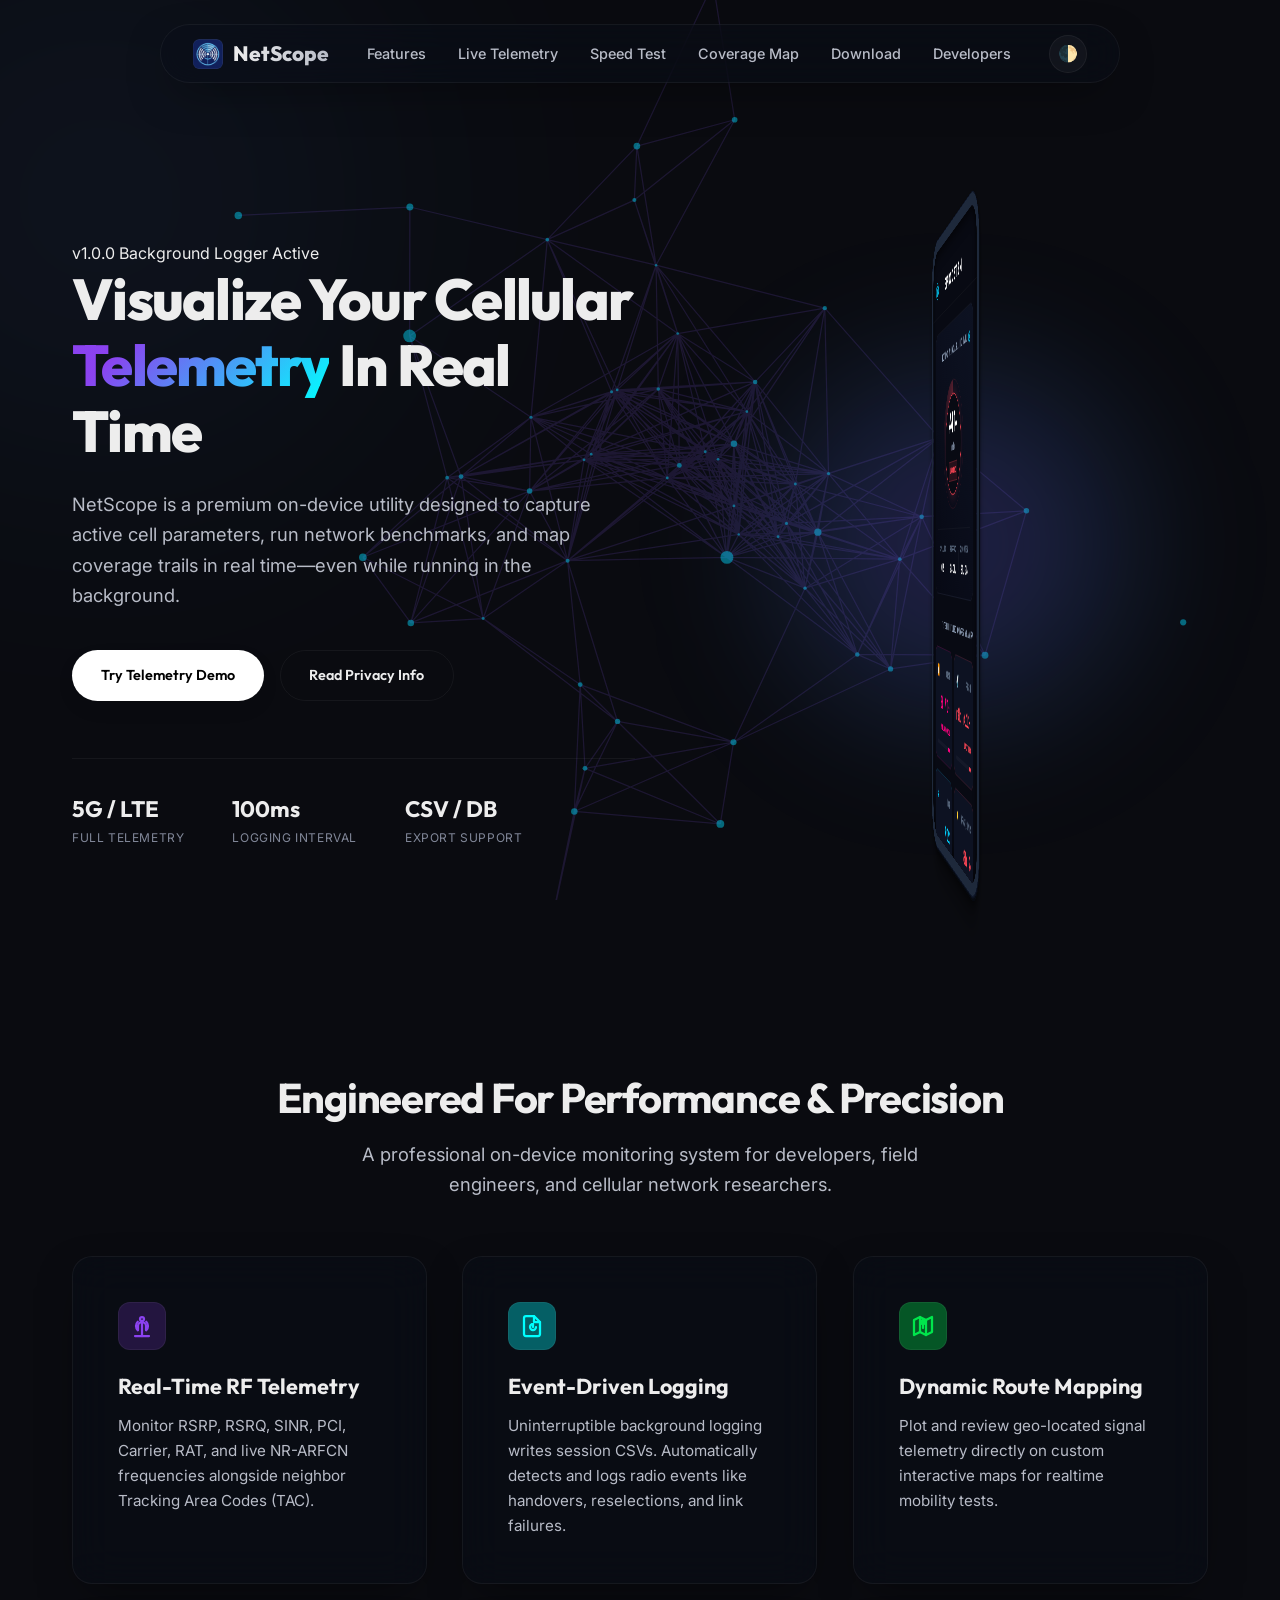
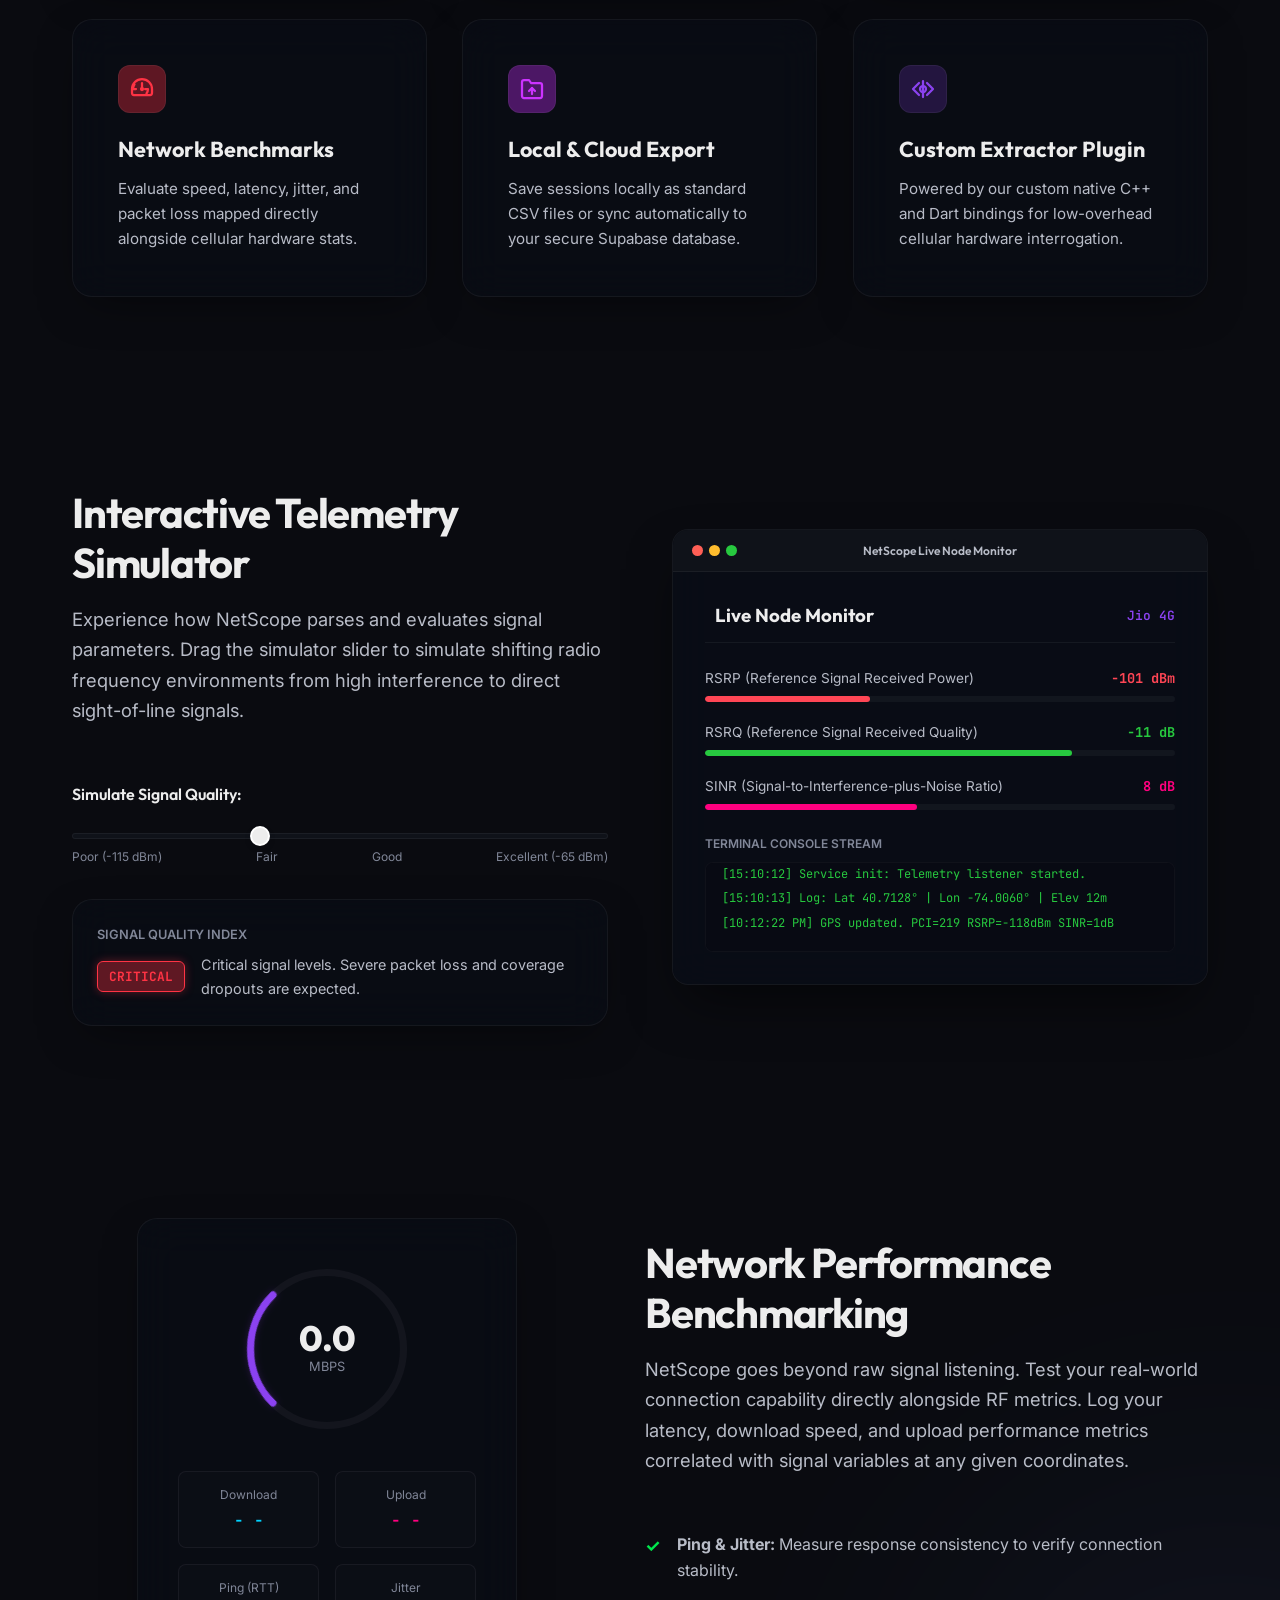
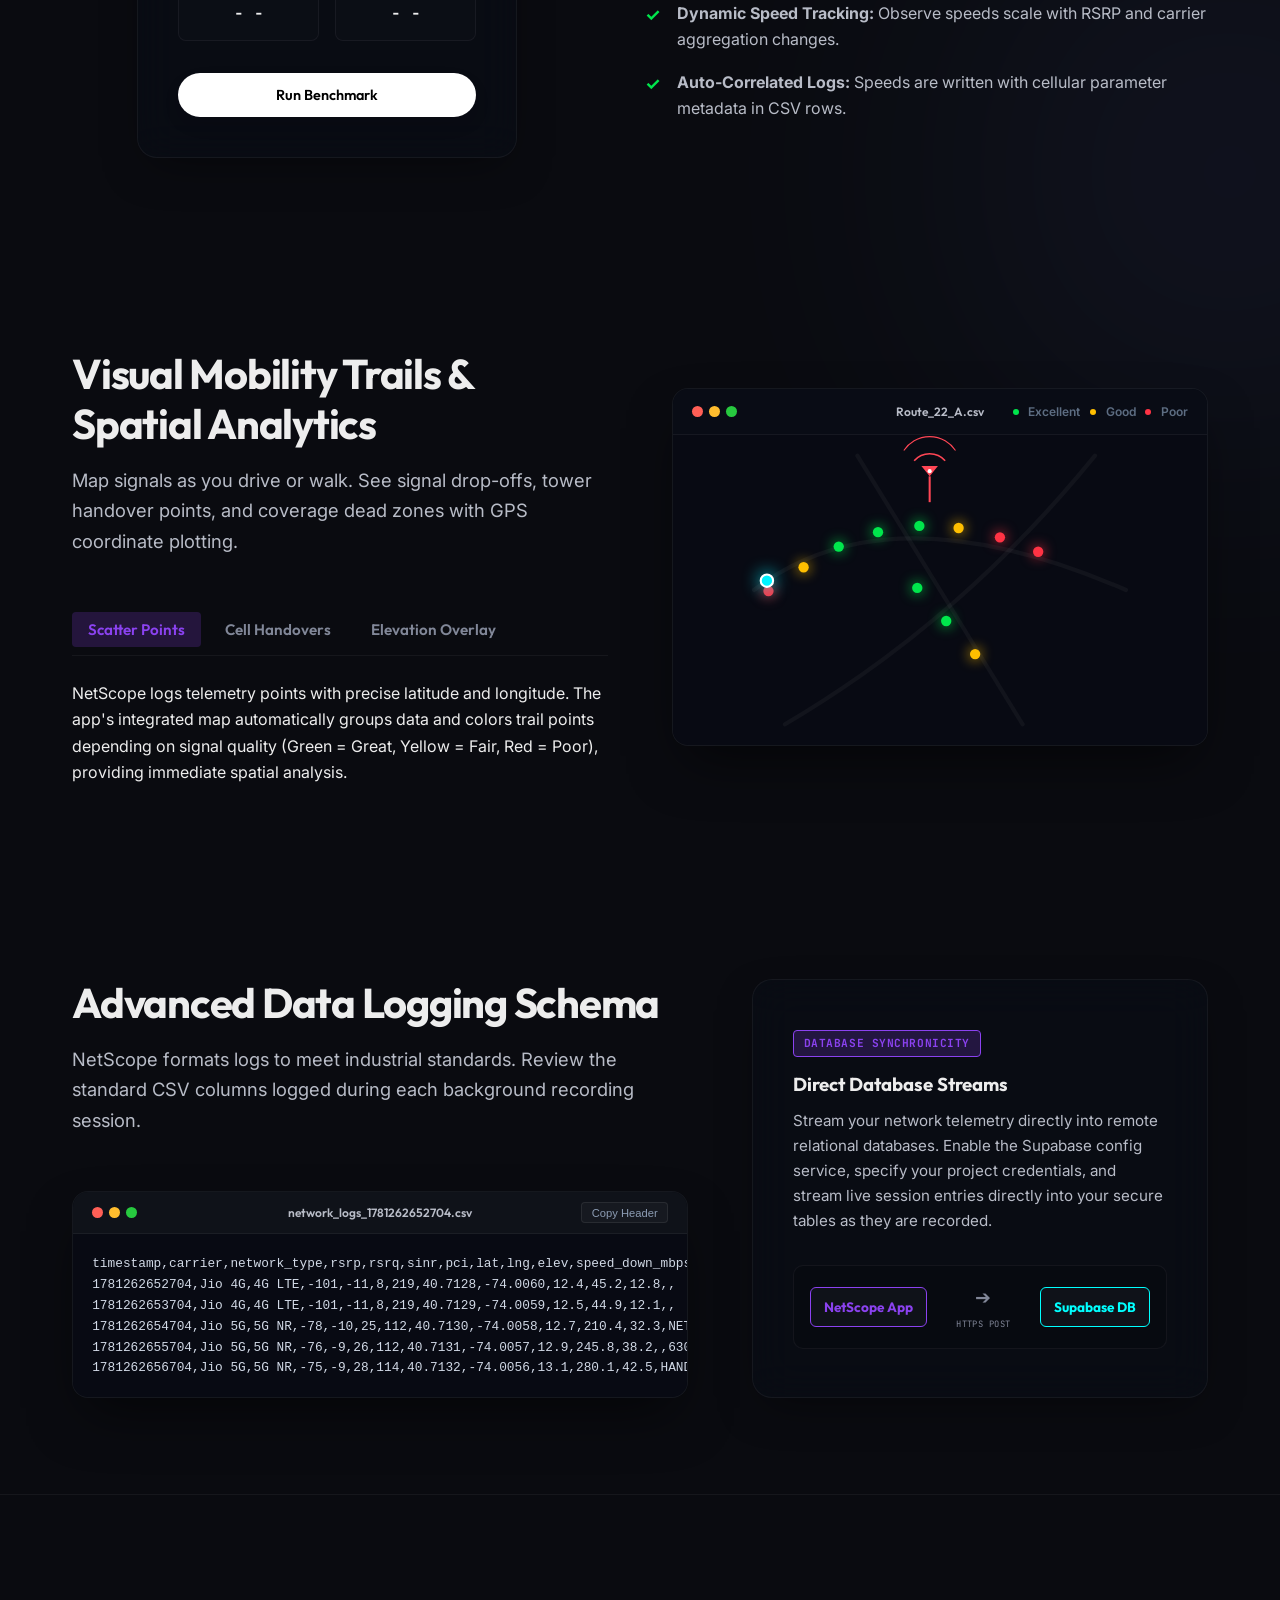
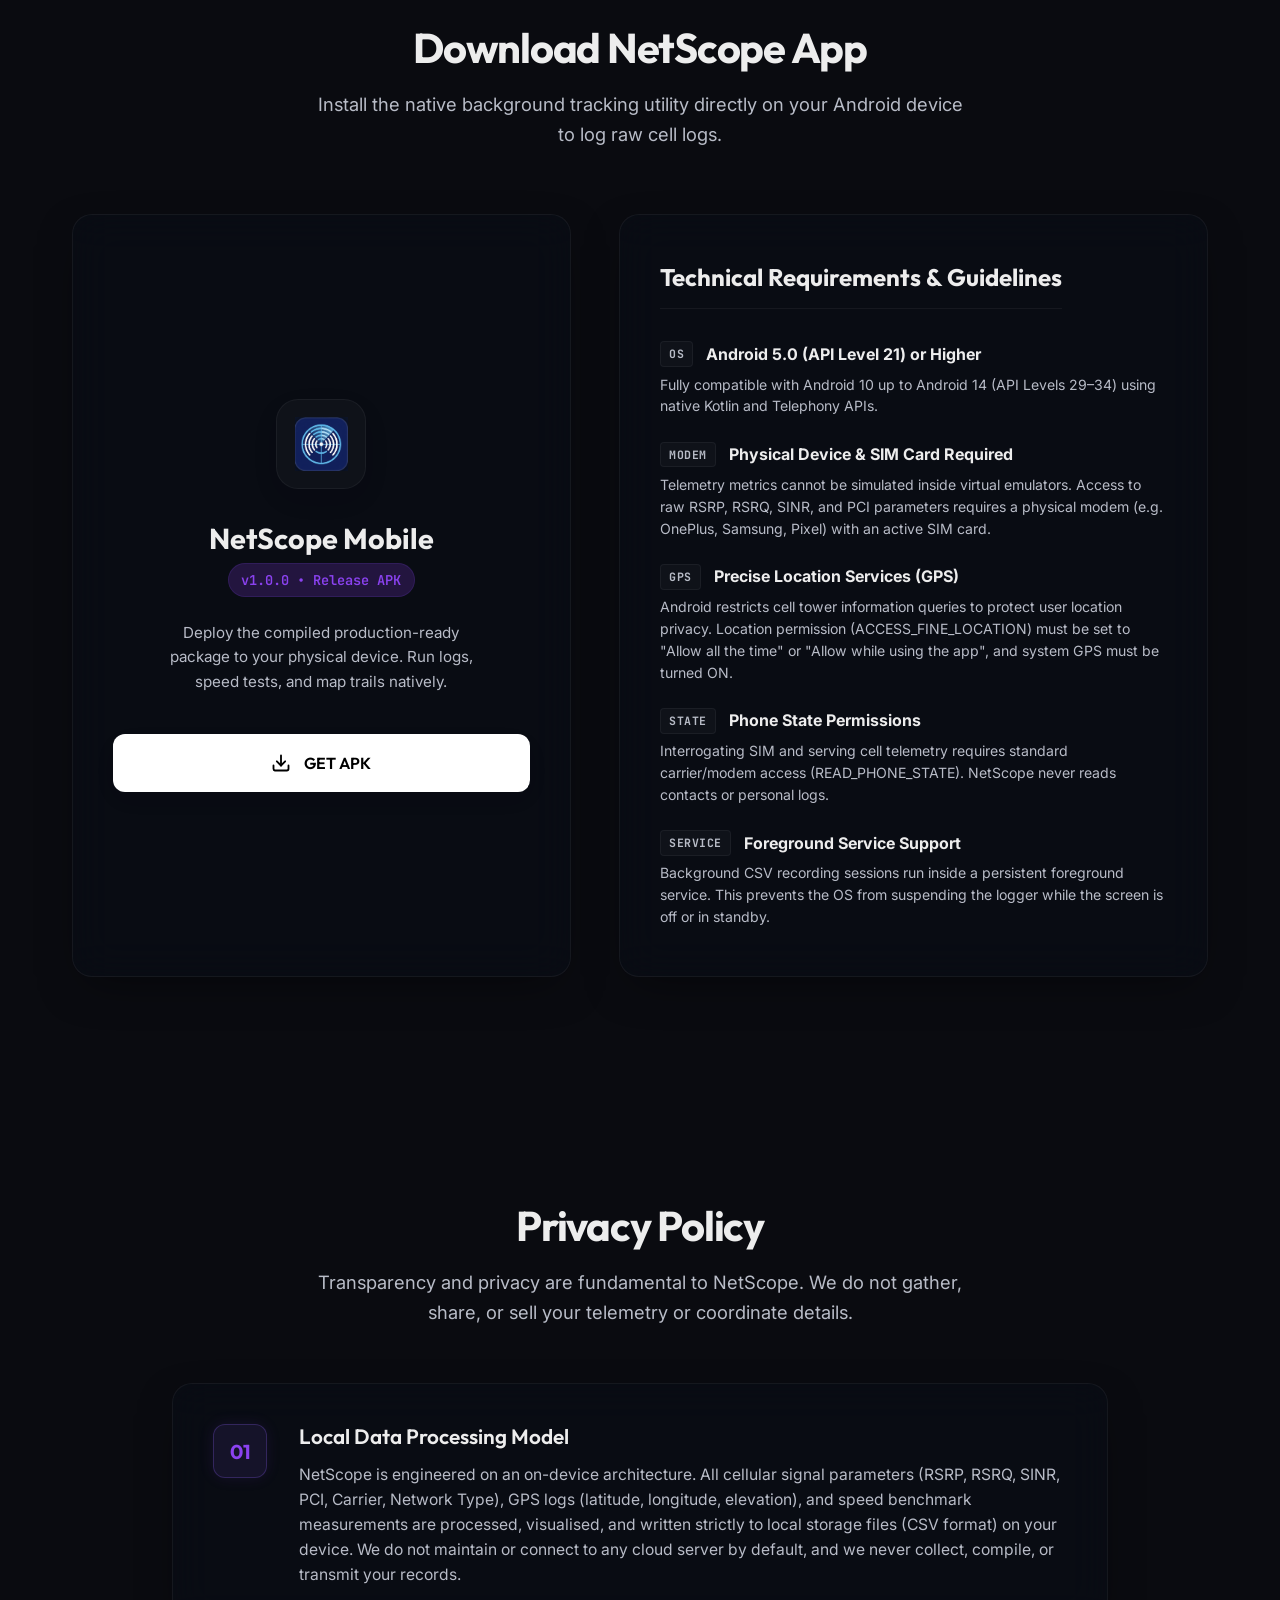
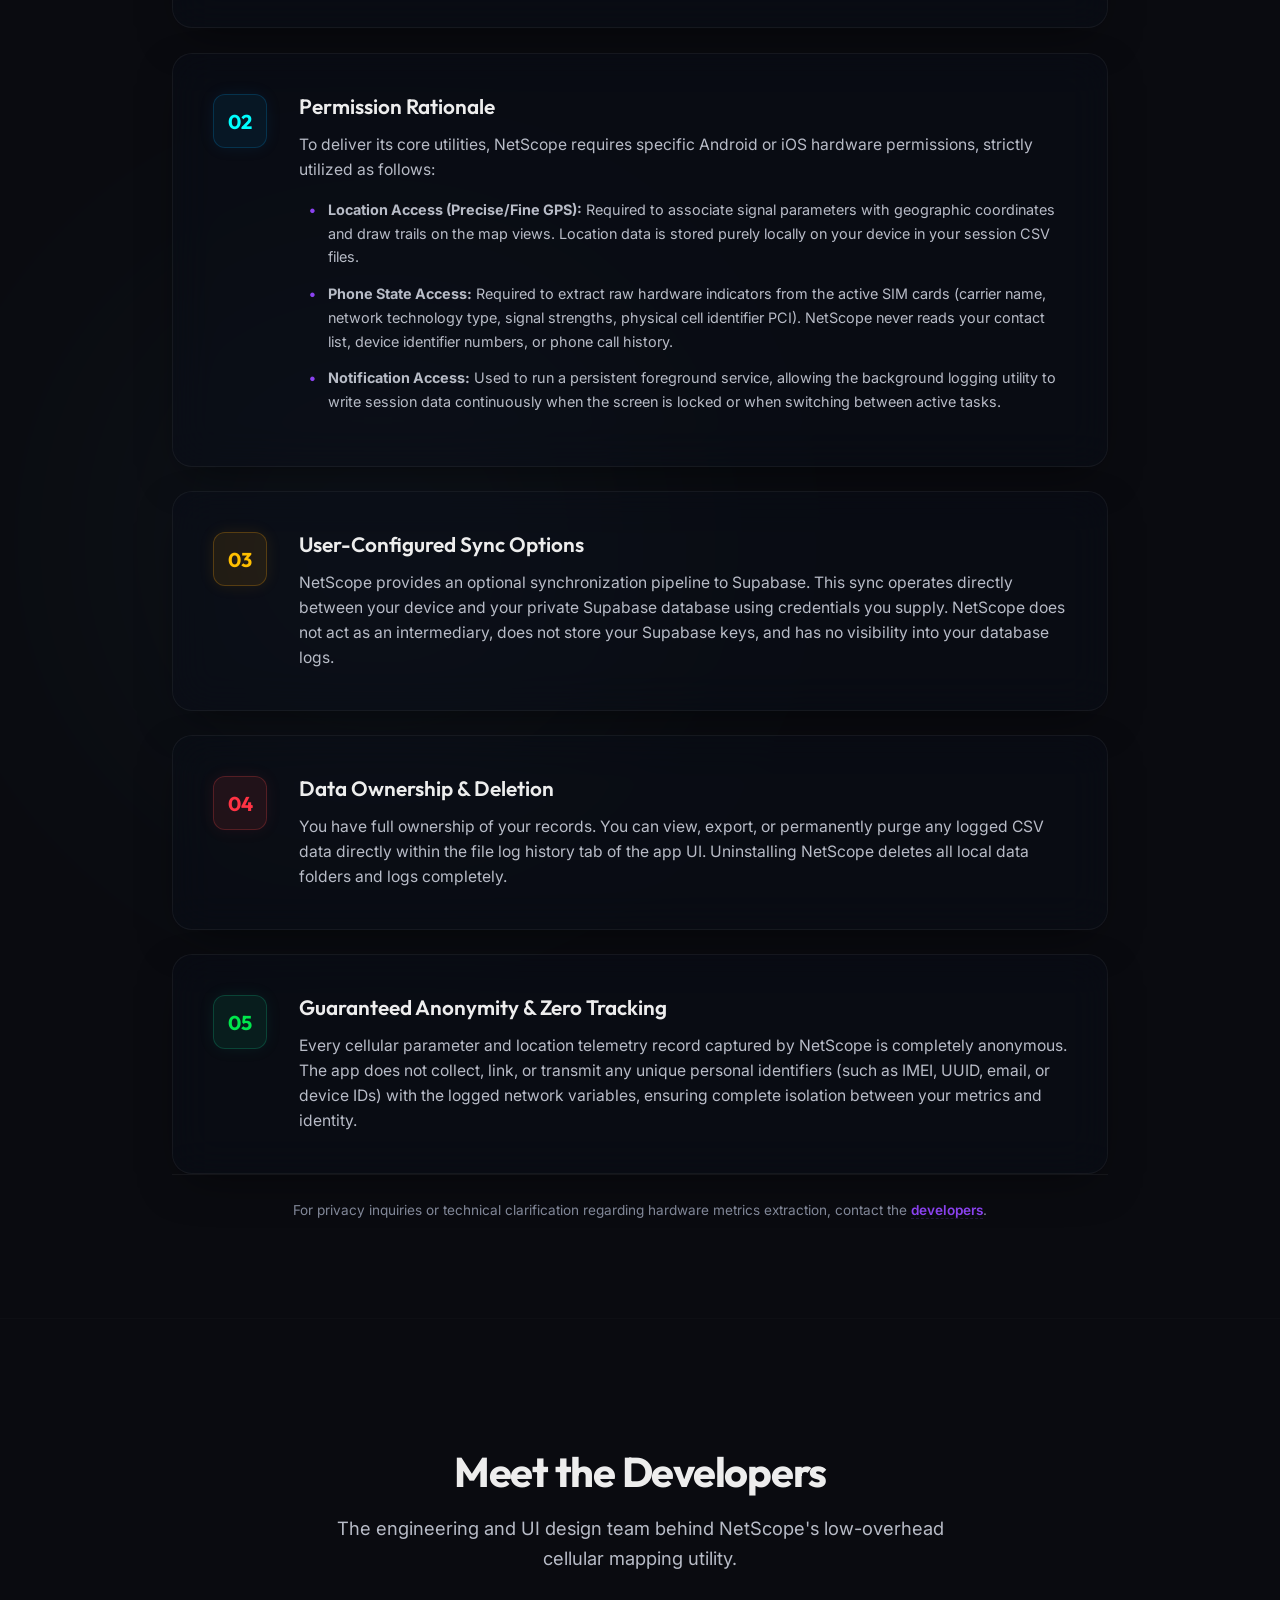
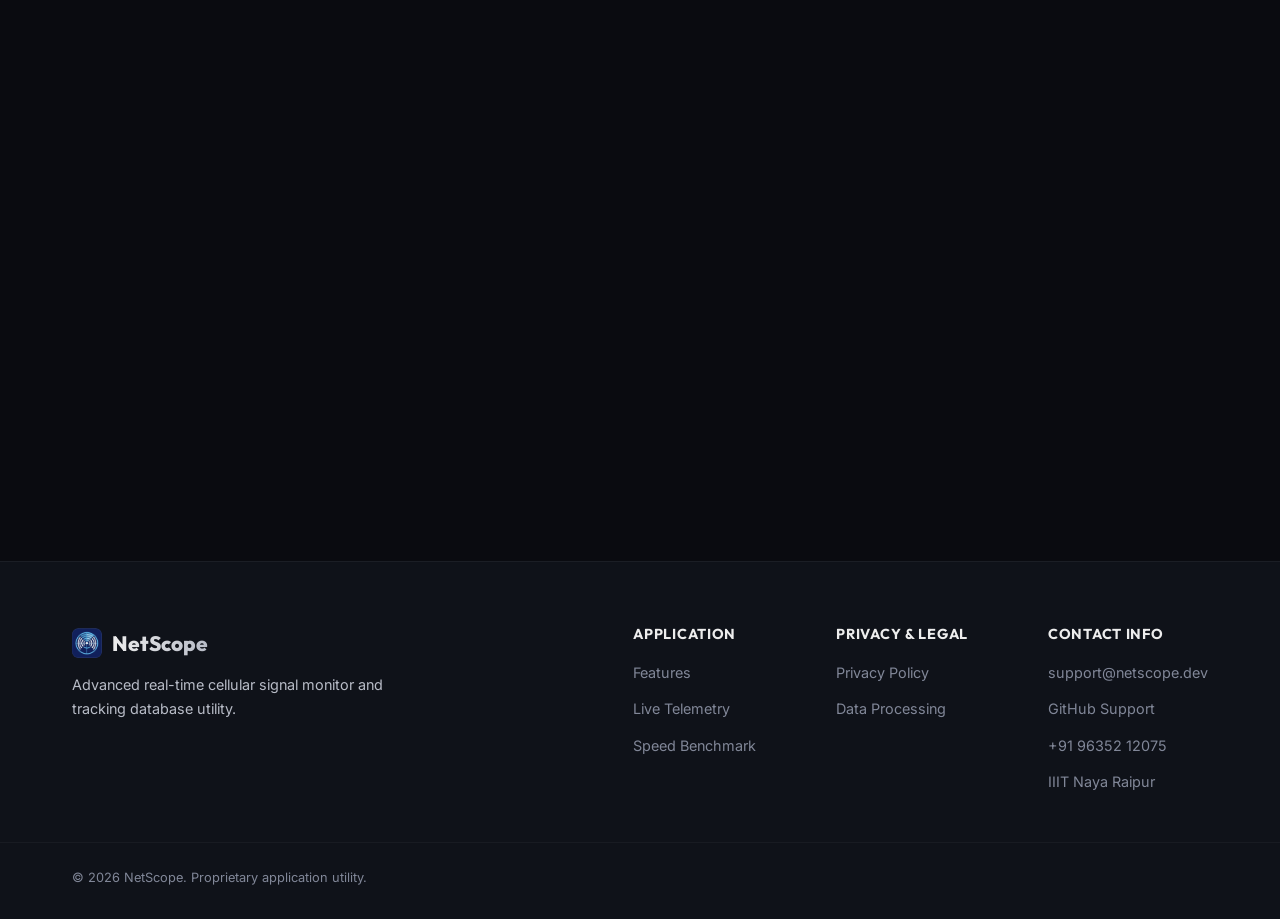
==== index.html @ b04848f6 "style: change GET APK button link to hash link to prevent direct downloads" ====
<!DOCTYPE html>
<html lang="en" data-theme="dark">

<head>
  <meta charset="UTF-8">
  <meta name="viewport" content="width=device-width, initial-scale=1.0">
  <link rel="icon" type="image/png" href="assets/logo.png">
  <meta name="description"
    content="NetScope - A high-performance, feature-rich cellular telemetry and mapping application. Monitor real-time RSRP, RSRQ, SINR, PCI, map coverage trails, run speed tests, and export CSV logs.">
  <meta name="keywords"
    content="NetScope, cellular telemetry, network logging, RSRP, RSRQ, SINR, signal strength, speed test, background logging, network engineering">
  <meta name="author" content="NetScope Team">
  <meta property="og:title" content="NetScope - Cellular Telemetry & Mapping App">
  <meta property="og:description"
    content="Track live cell parameters, map coverage trails, run speed tests, and log CSV sessions with background service support.">
  <meta property="og:type" content="website">
  <meta property="og:url" content="https://geekluffy.github.io/NetScope/">
  <meta property="og:image" content="https://github.com/GeekLuffy/NetScope/raw/main/assets/logo.png">
  <meta name="twitter:card" content="summary_large_image">
  <meta name="twitter:title" content="NetScope | Cellular Telemetry & Live Mapping App">
  <meta name="twitter:description" content="Track live cell parameters, map coverage trails, run speed tests, and log CSV sessions with background service support.">
  <meta name="twitter:image" content="https://github.com/GeekLuffy/NetScope/raw/main/assets/logo.png">

  <link rel="canonical" href="https://geekluffy.github.io/NetScope/">

  <title>NetScope | Cellular Telemetry & Live Mapping App</title>

  <!-- Preconnect and Google Fonts -->
  <link rel="preconnect" href="https://fonts.googleapis.com">
  <link rel="preconnect" href="https://fonts.gstatic.com" crossorigin>
  <link
    href="https://fonts.googleapis.com/css2?family=Inter:wght@300;400;500;600;700&family=Outfit:wght@400;500;600;700;800&family=JetBrains+Mono:wght@400;500;700&display=swap"
    rel="stylesheet">

  <!-- Stylesheets -->
  <link rel="stylesheet" href="style.css">
</head>

<body>

  <!-- Ambient background glow blobs for premium developer aesthetic -->
  <div class="bg-glow-blob blob-1" aria-hidden="true"></div>
  <div class="bg-glow-blob blob-2" aria-hidden="true"></div>
  <div class="bg-glow-blob blob-3" aria-hidden="true"></div>

  <!-- Canvas for scrollable 3D-mesh network background -->
  <canvas id="network-canvas" aria-hidden="true"></canvas>

  <!-- Header / Floating Glassmorphism Pill Navigation -->
  <header id="site-header">
    <div class="container header-container">
      <nav id="main-nav" class="nav-pill glass" aria-label="Main Navigation">
        <a href="#hero" class="logo">
          <img src="assets/logo.png" alt="NetScope App Icon" class="logo-img">
          <span class="logo-text">NetScope</span>
        </a>
        <div class="nav-links-wrapper">
          <a href="#features" class="nav-link">Features</a>
          <a href="#telemetry" class="nav-link">Live Telemetry</a>
          <a href="#speed-test" class="nav-link">Speed Test</a>
          <a href="#map" class="nav-link">Coverage Map</a>
          <a href="#download" class="nav-link">Download</a>
          <a href="#developers" class="nav-link">Developers</a>
        </div>
        <div class="nav-right">
          <button id="theme-toggle-btn" class="theme-toggle-nav" aria-label="Toggle light/dark color theme">🌓</button>
          <button class="mobile-nav-toggle" aria-label="Toggle Navigation Menu" aria-expanded="false">
            <span class="bar"></span>
            <span class="bar"></span>
            <span class="bar"></span>
          </button>
        </div>
      </nav>
    </div>
  </header>

  <main>
    <!-- Hero Section -->
    <section id="hero">
      <div class="container hero-container">
        <div class="hero-content">
          <div class="badge reveal">v1.0.0 Background Logger Active</div>
          <h1 class="hero-title reveal">Visualize Your Cellular <span class="text-glow">Telemetry</span> In Real Time
          </h1>
          <p class="hero-subtitle reveal">NetScope is a premium on-device utility designed to capture active cell
            parameters, run network benchmarks, and map coverage trails in real time—even while running in the
            background.</p>
          <div class="hero-buttons reveal">
            <a href="#telemetry" class="btn btn-primary">Try Telemetry Demo</a>
            <a href="#privacy" class="btn btn-outline">Read Privacy Info</a>
          </div>
          <div class="hero-quick-stats reveal">
            <div class="stat-item">
              <span class="stat-val">5G / LTE</span>
              <span class="stat-lbl">Full Telemetry</span>
            </div>
            <div class="stat-item">
              <span class="stat-val">100ms</span>
              <span class="stat-lbl">Logging Interval</span>
            </div>
            <div class="stat-item">
              <span class="stat-val">CSV / DB</span>
              <span class="stat-lbl">Export Support</span>
            </div>
          </div>
        </div>

        <!-- 3D Interactive Device Mockup (Enlarged and aligned with screenshot) -->
        <div class="hero-visual">
          <!-- Ambient glowing aura behind the mockup -->
          <div class="hero-visual-glow" aria-hidden="true"></div>

          <div class="device-3d-wrapper" id="device-wrapper">
            <div class="device-3d" id="device-mockup">
              <!-- Front Face / Screen -->
              <div class="device-screen">
                <!-- Screenshot Matched Header -->
                <div class="screenshot-app-header">
                  <span class="info-btn-left"></span>
                  <span class="screenshot-app-title">NETSCOPE</span>
                  <button class="info-btn-right" aria-label="App Information">ⓘ</button>
                </div>

                <div class="screenshot-screen-content">
                  <!-- Radar Card -->
                  <div class="radar-card-match">
                    <div class="radar-card-title">
                      <span class="radar-logo">◎</span> LIVE CELL RADAR MONITOR
                    </div>

                    <div class="radar-display">
                      <div class="radar-circle-outer">
                        <!-- Pulsing radar ripples -->
                        <div class="radar-ripple ripple-1"></div>
                        <div class="radar-ripple ripple-2"></div>
                        <div class="radar-ripple ripple-3"></div>
                        <!-- Rotating sweep arm -->
                        <div class="radar-sweep"></div>

                        <div class="radar-circle-inner">
                          <div class="radar-value" id="app-radar-value">-101</div>
                          <div class="radar-unit">dBm</div>
                          <div class="radar-badge-status" id="app-radar-badge">CRITICAL</div>
                        </div>
                      </div>
                    </div>

                    <div class="radar-metrics-row">
                      <div class="radar-metric-col">
                        <div class="r-lbl">NETWORK</div>
                        <div class="r-val" id="app-net-val">4G LTE</div>
                      </div>
                      <div class="radar-metric-divider"></div>
                      <div class="radar-metric-col">
                        <div class="r-lbl">CARRIER</div>
                        <div class="r-val" id="app-carrier-val">JIO 4G</div>
                      </div>
                      <div class="radar-metric-divider"></div>
                      <div class="radar-metric-col">
                        <div class="r-lbl">CELL PCI</div>
                        <div class="r-val" id="app-pci-val">219</div>
                      </div>
                    </div>
                  </div>

                  <div class="screenshot-section-label">PRIMARY SERVING CELL TELEMETRY</div>

                  <!-- Grid Cards -->
                  <div class="screenshot-telemetry-grid">
                    <!-- RSRP Card -->
                    <div class="telemetry-grid-card border-critical">
                      <div class="card-top-row">
                        <span class="c-title">RSRP</span>
                        <span class="c-icon text-critical">📡</span>
                      </div>
                      <div class="c-value text-critical" id="grid-rsrp-val">-101 dBm</div>
                      <div class="c-status" id="grid-rsrp-status">CRITICAL</div>
                      <div class="c-progress-container">
                        <div class="c-progress-fill bg-critical" id="grid-rsrp-fill" style="width: 35%"></div>
                      </div>
                    </div>

                    <!-- RSRQ Card -->
                    <div class="telemetry-grid-card border-optimal">
                      <div class="card-top-row">
                        <span class="c-title">RSRQ</span>
                        <span class="c-icon text-optimal">📶</span>
                      </div>
                      <div class="c-value text-optimal" id="grid-rsrq-val">-11 dB</div>
                      <div class="c-status" id="grid-rsrq-status">OPTIMAL</div>
                      <div class="c-progress-container">
                        <div class="c-progress-fill bg-optimal" id="grid-rsrq-fill" style="width: 78%"></div>
                      </div>
                    </div>

                    <!-- SINR Card -->
                    <div class="telemetry-grid-card border-low">
                      <div class="card-top-row">
                        <span class="c-title">SINR (SNR)</span>
                        <span class="c-icon text-low">⚡</span>
                      </div>
                      <div class="c-value text-low" id="grid-sinr-val">8 dB</div>
                      <div class="c-status" id="grid-sinr-status">LOW QUALITY</div>
                      <div class="c-progress-container">
                        <div class="c-progress-fill bg-low" id="grid-sinr-fill" style="width: 45%"></div>
                      </div>
                    </div>

                    <!-- PCI Card -->
                    <div class="telemetry-grid-card border-pci">
                      <div class="card-top-row">
                        <span class="c-title">PCI</span>
                        <span class="c-icon text-pci">#</span>
                      </div>
                      <div class="c-value text-pci" id="grid-pci-val">219</div>
                      <div class="c-status text-muted-app">PHYSICAL CELL ID</div>
                    </div>
                  </div>
                </div>

                <!-- Bottom Tab Navigation Bar -->
                <div class="screenshot-bottom-nav">
                  <div class="nav-tab">
                    <span class="t-icon">◎</span>
                    <span class="t-lbl">MONITOR</span>
                  </div>
                  <div class="nav-tab active">
                    <span class="t-icon">📡</span>
                    <span class="t-lbl">CELL INFO</span>
                  </div>
                  <div class="nav-tab">
                    <span class="t-icon">🗺️</span>
                    <span class="t-lbl">LIVE MAP</span>
                  </div>
                  <div class="nav-tab">
                    <span class="t-icon">📊</span>
                    <span class="t-lbl">ANALYTICS</span>
                  </div>
                  <div class="nav-tab">
                    <span class="t-icon">🕒</span>
                    <span class="t-lbl">LOG FILES</span>
                  </div>
                </div>
              </div>
            </div>
          </div>
        </div>
      </div>
    </section>

    <!-- Key Features Section -->
    <section id="features">
      <div class="container">
        <div class="section-header text-center">
          <h2 class="section-title reveal">Engineered For Performance & Precision</h2>
          <p class="section-subtitle reveal">A professional on-device monitoring system for developers, field engineers,
            and cellular network researchers.</p>
        </div>

        <div class="features-grid">
          <!-- Card 1 -->
          <div class="feature-card glass reveal" style="--card-index: 0;">
            <div class="feature-icon icon-telemetry">
              <svg class="feat-svg" viewBox="0 0 24 24" fill="none" stroke="currentColor" stroke-width="2"
                stroke-linecap="round" stroke-linejoin="round" aria-hidden="true">
                <path d="M5 22h14"></path>
                <path d="M12 22V8"></path>
                <path d="M12 8a4 4 0 0 1 4 4v4"></path>
                <path d="M8 16v-4a4 4 0 0 1 4-4"></path>
                <circle cx="12" cy="5" r="2"></circle>
                <path d="M16.24 7.76a6 6 0 0 1 0 8.49"></path>
                <path d="M7.76 16.24a6 6 0 0 1 0-8.49"></path>
              </svg>
            </div>
            <h3 class="feature-title">Real-Time RF Telemetry</h3>
            <p class="feature-desc">Monitor RSRP, RSRQ, SINR, PCI, Carrier, RAT, and live NR-ARFCN frequencies alongside neighbor Tracking Area Codes (TAC).</p>
          </div>
          <!-- Card 2 -->
          <div class="feature-card glass reveal" style="--card-index: 1;">
            <div class="feature-icon icon-logging">
              <svg class="feat-svg" viewBox="0 0 24 24" fill="none" stroke="currentColor" stroke-width="2"
                stroke-linecap="round" stroke-linejoin="round" aria-hidden="true">
                <path d="M14 2H6a2 2 0 0 0-2 2v16a2 2 0 0 0 2 2h12a2 2 0 0 0 2-2V8z"></path>
                <polyline points="14 2 14 8 20 8"></polyline>
                <path d="M16 13a3 3 0 1 1-3-3"></path>
                <path d="M12 10h1v3"></path>
              </svg>
            </div>
            <h3 class="feature-title">Event-Driven Logging</h3>
            <p class="feature-desc">Uninterruptible background logging writes session CSVs. Automatically detects and logs radio events like handovers, reselections, and link failures.</p>
          </div>
          <!-- Card 3 -->
          <div class="feature-card glass reveal" style="--card-index: 2;">
            <div class="feature-icon icon-mapping">
              <svg class="feat-svg" viewBox="0 0 24 24" fill="none" stroke="currentColor" stroke-width="2"
                stroke-linecap="round" stroke-linejoin="round" aria-hidden="true">
                <polygon points="3 6 9 3 15 6 21 3 21 18 15 21 9 18 3 21"></polygon>
                <line x1="9" y1="3" x2="9" y2="18"></line>
                <line x1="15" y1="6" x2="15" y2="21"></line>
                <path d="M12 10a2 2 0 1 0 0-4 2 2 0 0 0 0 4z"></path>
                <path d="M12 6v8"></path>
              </svg>
            </div>
            <h3 class="feature-title">Dynamic Route Mapping</h3>
            <p class="feature-desc">Plot and review geo-located signal telemetry directly on custom interactive maps for
              realtime mobility tests.</p>
          </div>
          <!-- Card 4 -->
          <div class="feature-card glass reveal" style="--card-index: 3;">
            <div class="feature-icon icon-benchmarks">
              <svg class="feat-svg" viewBox="0 0 24 24" fill="none" stroke="currentColor" stroke-width="2"
                stroke-linecap="round" stroke-linejoin="round" aria-hidden="true">
                <path d="M12 2a10 10 0 0 0-10 10v4a2 2 0 0 0 2 2h16a2 2 0 0 0 2-2v-4a10 10 0 0 0-10-10z"></path>
                <path d="M12 6v6"></path>
                <circle cx="12" cy="12" r="1"></circle>
                <path d="M16.5 16.5c.9-1.2 1.5-2.8 1.5-4.5h-3"></path>
                <path d="M6 12H3a9 9 0 0 1 1.5-4.5"></path>
              </svg>
            </div>
            <h3 class="feature-title">Network Benchmarks</h3>
            <p class="feature-desc">Evaluate speed, latency, jitter, and packet loss mapped directly alongside cellular
              hardware stats.</p>
          </div>
          <!-- Card 5 -->
          <div class="feature-card glass reveal" style="--card-index: 4;">
            <div class="feature-icon icon-export">
              <svg class="feat-svg" viewBox="0 0 24 24" fill="none" stroke="currentColor" stroke-width="2"
                stroke-linecap="round" stroke-linejoin="round" aria-hidden="true">
                <path d="M22 19a2 2 0 0 1-2 2H4a2 2 0 0 1-2-2V5a2 2 0 0 1 2-2h5l2 3h9a2 2 0 0 1 2 2z"></path>
                <polyline points="12 11 12 17"></polyline>
                <polyline points="9 14 12 11 15 14"></polyline>
              </svg>
            </div>
            <h3 class="feature-title">Local & Cloud Export</h3>
            <p class="feature-desc">Save sessions locally as standard CSV files or sync automatically to your secure
              Supabase database.</p>
          </div>
          <!-- Card 6 -->
          <div class="feature-card glass reveal" style="--card-index: 5;">
            <div class="feature-icon icon-extractor">
              <svg class="feat-svg" viewBox="0 0 24 24" fill="none" stroke="currentColor" stroke-width="2"
                stroke-linecap="round" stroke-linejoin="round" aria-hidden="true">
                <polyline points="16 18 22 12 16 6"></polyline>
                <polyline points="8 6 2 12 8 18"></polyline>
                <line x1="12" y1="4" x2="12" y2="20"></line>
                <circle cx="12" cy="12" r="3"></circle>
              </svg>
            </div>
            <h3 class="feature-title">Custom Extractor Plugin</h3>
            <p class="feature-desc">Powered by our custom native C++ and Dart bindings for low-overhead cellular
              hardware interrogation.</p>
          </div>
        </div>
      </div>
    </section>

    <!-- Live Telemetry Simulator Section -->
    <section id="telemetry">
      <div class="container telemetry-container">
        <div class="telemetry-content">
          <h2 class="section-title reveal">Interactive Telemetry Simulator</h2>
          <p class="section-subtitle reveal">Experience how NetScope parses and evaluates signal parameters. Drag the
            simulator slider to simulate shifting radio frequency environments from high interference to direct
            sight-of-line signals.</p>

          <div class="slider-wrapper reveal">
            <label for="signal-slider" class="slider-label">Simulate Signal Quality:</label>
            <input type="range" id="signal-slider" min="1" max="100" value="35" class="signal-range">
            <div class="slider-ticks">
              <span>Poor (-115 dBm)</span>
              <span>Fair</span>
              <span>Good</span>
              <span>Excellent (-65 dBm)</span>
            </div>
          </div>

          <div class="status-summary-box glass reveal">
            <span class="summary-lbl">Signal Quality Index</span>
            <div class="summary-val-wrap">
              <span class="summary-badge poor" id="signal-badge">CRITICAL</span>
              <span class="summary-desc" id="signal-description">Critical signal levels. Severe packet loss and coverage
                dropouts are expected.</span>
            </div>
          </div>
        </div>

        <div class="telemetry-visual">
          <!-- macOS style Terminal window wrapper -->
          <div class="mac-window glass reveal">
            <div class="mac-header">
              <div class="mac-dots">
                <span class="mac-dot close"></span>
                <span class="mac-dot minimize"></span>
                <span class="mac-dot maximize"></span>
              </div>
              <span class="mac-title">NetScope Live Node Monitor</span>
            </div>

            <div class="telemetry-dashboard">
              <div class="dash-header">
                <div class="dash-title-wrap">
                  <span class="dash-indicator pulse-dot bg-critical"></span>
                  <h3>Live Node Monitor</h3>
                </div>
                <span class="dash-carrier" id="telemetry-carrier">Jio 4G</span>
              </div>

              <div class="telemetry-meters">
                <!-- Metric RSRP -->
                <div class="meter-card">
                  <div class="meter-info">
                    <span class="meter-name">RSRP (Reference Signal Received Power)</span>
                    <span class="meter-value text-critical" id="rsrp-val">-101 dBm</span>
                  </div>
                  <div class="meter-bar-bg">
                    <div class="meter-bar-fill bg-critical" id="rsrp-fill" style="width: 35%"></div>
                  </div>
                </div>
                <!-- Metric RSRQ -->
                <div class="meter-card">
                  <div class="meter-info">
                    <span class="meter-name">RSRQ (Reference Signal Received Quality)</span>
                    <span class="meter-value text-optimal" id="rsrq-val">-11 dB</span>
                  </div>
                  <div class="meter-bar-bg">
                    <div class="meter-bar-fill bg-optimal" id="rsrq-fill" style="width: 78%"></div>
                  </div>
                </div>
                <!-- Metric SINR -->
                <div class="meter-card">
                  <div class="meter-info">
                    <span class="meter-name">SINR (Signal-to-Interference-plus-Noise Ratio)</span>
                    <span class="meter-value text-low" id="sinr-val">8 dB</span>
                  </div>
                  <div class="meter-bar-bg">
                    <div class="meter-bar-fill bg-low" id="sinr-fill" style="width: 45%"></div>
                  </div>
                </div>
              </div>

              <div class="live-raw-feed">
                <span class="feed-title">Terminal Console Stream</span>
                <div class="console-box" id="console-stream">
                  <div class="console-line">[15:10:12] Service init: Telemetry listener started.</div>
                  <div class="console-line">[15:10:13] Log: Lat 40.7128° | Lon -74.0060° | Elev 12m</div>
                </div>
              </div>
            </div>
          </div>
        </div>
      </div>
    </section>

    <!-- Speed Test Simulation Section -->
    <section id="speed-test">
      <div class="container speed-container">
        <div class="speed-visual">
          <div class="speed-test-widget glass reveal">
            <div class="speedometer-container">
              <svg class="speedometer" viewBox="0 0 200 200">
                <circle class="gauge-bg" cx="100" cy="100" r="85"></circle>
                <circle class="gauge-fill" id="speed-gauge-fill" cx="100" cy="100" r="85" stroke-dasharray="534"
                  stroke-dashoffset="534"></circle>
              </svg>
              <div class="speed-value-display">
                <span class="speed-number" id="speed-number">0.0</span>
                <span class="speed-unit">Mbps</span>
              </div>
            </div>

            <div class="speed-stats-grid">
              <div class="stat-box">
                <span class="stat-name">Download</span>
                <span class="stat-val text-pci" id="speed-download">- -</span>
              </div>
              <div class="stat-box">
                <span class="stat-name">Upload</span>
                <span class="stat-val text-low" id="speed-upload">- -</span>
              </div>
              <div class="stat-box">
                <span class="stat-name">Ping (RTT)</span>
                <span class="stat-val" id="speed-ping">- -</span>
              </div>
              <div class="stat-box">
                <span class="stat-name">Jitter</span>
                <span class="stat-val" id="speed-jitter">- -</span>
              </div>
            </div>

            <button class="btn btn-primary btn-full" id="btn-start-speedtest">Run Benchmark</button>
          </div>
        </div>

        <div class="speed-content">
          <h2 class="section-title reveal">Network Performance Benchmarking</h2>
          <p class="section-subtitle reveal">NetScope goes beyond raw signal listening. Test your real-world connection
            capability directly alongside RF metrics. Log your latency, download speed, and upload performance metrics
            correlated with signal variables at any given coordinates.</p>
          <ul class="checkmark-list reveal">
            <li><strong>Ping & Jitter:</strong> Measure response consistency to verify connection stability.</li>
            <li><strong>Dynamic Speed Tracking:</strong> Observe speeds scale with RSRP and carrier aggregation changes.
            </li>
            <li><strong>Auto-Correlated Logs:</strong> Speeds are written with cellular parameter metadata in CSV rows.
            </li>
          </ul>
        </div>
      </div>
    </section>

    <!-- Map Visualization Section (Dark-themed Map Canvas) -->
    <section id="map">
      <div class="container map-section-container">
        <div class="map-content">
          <h2 class="section-title reveal">Visual Mobility Trails & Spatial Analytics</h2>
          <p class="section-subtitle reveal">Map signals as you drive or walk. See signal drop-offs, tower handover
            points, and coverage dead zones with GPS coordinate plotting.</p>
          <div class="tab-container reveal">
            <button class="tab-btn active" data-target="info-map-points">Scatter Points</button>
            <button class="tab-btn" data-target="info-map-handover">Cell Handovers</button>
            <button class="tab-btn" data-target="info-map-elevation">Elevation Overlay</button>
          </div>
          <div class="tab-content-wrapper reveal">
            <div class="tab-panel active" id="info-map-points">
              <p>NetScope logs telemetry points with precise latitude and longitude. The app's integrated map
                automatically groups data and colors trail points depending on signal quality (Green = Great, Yellow =
                Fair, Red = Poor), providing immediate spatial analysis.</p>
            </div>
            <div class="tab-panel" id="info-map-handover">
              <p>Trace physical tower switchovers. When your device changes serving Physical Cell Identifier (PCI) or
                splits across multiple carriers, the map flags the exact switch coordinates to highlight cells coverage
                edges.</p>
            </div>
            <div class="tab-panel" id="info-map-elevation">
              <p>Analyze how topography affects signal. Track elevation variables along your path to understand signal
                shading in valleys, behind buildings, and on elevated highways.</p>
            </div>
          </div>
        </div>

        <div class="map-visual">
          <!-- macOS style wrapper around Map to look professional -->
          <div class="mac-window glass reveal">
            <div class="mac-header map-header">
              <div class="mac-dots">
                <span class="mac-dot close"></span>
                <span class="mac-dot minimize"></span>
                <span class="mac-dot maximize"></span>
              </div>
              <span class="mac-title">Route_22_A.csv</span>
              <span class="map-legend"><span class="legend-dot green"></span> Excellent <span
                  class="legend-dot yellow"></span> Good <span class="legend-dot red"></span> Poor</span>
            </div>
            <div class="map-canvas-container">
              <!-- SVG Mock Map with nodes -->
              <svg class="map-svg" viewBox="0 0 400 300">
                <!-- Roads/grid paths -->
                <path d="M 20,150 Q 150,50 380,150" class="map-road" id="map-drive-path" />
                <path d="M 50,280 Q 220,180 350,20" class="map-road" />
                <path d="M 120,20 L 280,280" class="map-road" />

                <!-- Telemetry Points Trail -->
                <circle cx="34" cy="151" r="5" class="map-point red glow-red-sm" data-rsrp="-112 dBm"
                  data-coord="40.712,-74.006"></circle>
                <circle cx="68" cy="128" r="5" class="map-point yellow" data-rsrp="-98 dBm" data-coord="40.713,-74.005">
                </circle>
                <circle cx="102" cy="108" r="5" class="map-point green" data-rsrp="-82 dBm" data-coord="40.714,-74.004">
                </circle>
                <circle cx="140" cy="94" r="5" class="map-point green glow-green-sm" data-rsrp="-78 dBm"
                  data-coord="40.715,-74.003"></circle>
                <circle cx="180" cy="88" r="5" class="map-point green" data-rsrp="-80 dBm" data-coord="40.716,-74.002">
                </circle>
                <circle cx="218" cy="90" r="5" class="map-point yellow" data-rsrp="-95 dBm" data-coord="40.717,-74.001">
                </circle>
                <circle cx="258" cy="99" r="5" class="map-point red" data-rsrp="-114 dBm" data-coord="40.718,-74.000">
                </circle>
                <circle cx="295" cy="113" r="5" class="map-point red" data-rsrp="-116 dBm" data-coord="40.719,-73.999">
                </circle>

                <!-- Intersection trail -->
                <circle cx="178" cy="148" r="5" class="map-point green" data-rsrp="-84 dBm"></circle>
                <circle cx="206" cy="180" r="5" class="map-point green" data-rsrp="-82 dBm"></circle>
                <circle cx="234" cy="212" r="5" class="map-point yellow" data-rsrp="-90 dBm"></circle>

                <!-- Target Cell Tower Icon -->
                <g class="tower-icon" transform="translate(190, 40)">
                  <line x1="0" y1="25" x2="0" y2="0" stroke="#ff4655" stroke-width="2" />
                  <polygon points="0,0 -8,-10 8,-10" fill="#ff4655" />
                  <circle cx="0" cy="-5" r="2" fill="#fff" />
                  <path d="M -15,-15 A 20,20 0 0,1 15,-15" fill="none" stroke="#ff4655" stroke-width="1.5"
                    class="ping-wave wave-1" />
                  <path d="M -25,-25 A 30,30 0 0,1 25,-25" fill="none" stroke="#ff4655" stroke-width="1"
                    class="ping-wave wave-2" />
                </g>

                <!-- Animated Drive Vehicle Dot -->
                <circle id="drive-vehicle" r="6" class="map-point-vehicle" cx="20" cy="150"></circle>
              </svg>
              <!-- Info Box (Popup) -->
              <div class="map-tooltip" id="map-tooltip">
                <div class="tooltip-title">Telemetry Point</div>
                <div class="tooltip-body">RSRP: -82 dBm<br>Coord: 40.714, -74.004</div>
              </div>
            </div>
          </div>
        </div>
      </div>
    </section>

    <!-- Logging Formats / Sync Section (CSV Preview inside macOS terminal) -->
    <section id="data-integration">
      <div class="container integration-container">
        <div class="integration-content">
          <h2 class="section-title reveal">Advanced Data Logging Schema</h2>
          <p class="section-subtitle reveal">NetScope formats logs to meet industrial standards. Review the standard CSV
            columns logged during each background recording session.</p>

          <!-- macOS Window styling for code box -->
          <div class="mac-window glass reveal">
            <div class="mac-header csv-header">
              <div class="mac-dots">
                <span class="mac-dot close"></span>
                <span class="mac-dot minimize"></span>
                <span class="mac-dot maximize"></span>
              </div>
              <span class="mac-title">network_logs_1781262652704.csv</span>
              <button class="btn-copy" id="btn-copy-csv" aria-label="Copy CSV header content">Copy Header</button>
            </div>
            <pre class="code-block"><code id="csv-code-block">timestamp,carrier,network_type,rsrp,rsrq,sinr,pci,lat,lng,elev,speed_down_mbps,speed_up_mbps,ue_event,n1_nr_arfcn
1781262652704,Jio 4G,4G LTE,-101,-11,8,219,40.7128,-74.0060,12.4,45.2,12.8,,
1781262653704,Jio 4G,4G LTE,-101,-11,8,219,40.7129,-74.0059,12.5,44.9,12.1,,
1781262654704,Jio 5G,5G NR,-78,-10,25,112,40.7130,-74.0058,12.7,210.4,32.3,NET_CHANGE:4G LTE→5G NR,630720
1781262655704,Jio 5G,5G NR,-76,-9,26,112,40.7131,-74.0057,12.9,245.8,38.2,,630720
1781262656704,Jio 5G,5G NR,-75,-9,28,114,40.7132,-74.0056,13.1,280.1,42.5,HANDOVER:PCI112→PCI114,630720</code></pre>
          </div>
        </div>

        <div class="supabase-card-wrap">
          <div class="supabase-sync-card glass reveal">
            <div class="supabase-badge">DATABASE SYNCHRONICITY</div>
            <h3>Direct Database Streams</h3>
            <p>Stream your network telemetry directly into remote relational databases. Enable the Supabase config
              service, specify your project credentials, and stream live session entries directly into your secure
              tables as they are recorded.</p>
            <div class="db-visual-animation">
              <div class="db-node node-local">NetScope App</div>
              <div class="sync-arrow-wrap">
                <span class="sync-arrow">➔</span>
                <span class="sync-badge">HTTPS POST</span>
              </div>
              <div class="db-node node-cloud">Supabase DB</div>
            </div>
          </div>
        </div>
      </div>
    </section>

    <!-- App Download & Technical Requirements Section -->
    <section id="download">
      <div class="container download-container">
        <div class="section-header text-center">
          <h2 class="section-title reveal">Download NetScope App</h2>
          <p class="section-subtitle reveal">Install the native background tracking utility directly on your Android
            device to log raw cell logs.</p>
        </div>

        <div class="download-grid">
          <!-- Left: Download Actions Card -->
          <div class="download-card feature-card glass reveal" style="--card-index: 0;">
            <div class="app-icon-badge">
              <img src="assets/logo.png" alt="NetScope App Logo" class="download-app-logo" loading="lazy">
            </div>
            <h3>NetScope Mobile</h3>
            <div class="version-tag">v1.0.0 • Release APK</div>
            <p class="download-desc">Deploy the compiled production-ready package to your physical device. Run logs,
              speed tests, and map trails natively.</p>

            <div class="download-actions">
              <a href="#" class="btn btn-primary btn-download">
                <svg class="download-icon" viewBox="0 0 24 24" fill="none" stroke="currentColor" stroke-width="2"
                  stroke-linecap="round" stroke-linejoin="round">
                  <path d="M21 15v4a2 2 0 0 1-2 2H5a2 2 0 0 1-2-2v-4"></path>
                  <polyline points="7 10 12 15 17 10"></polyline>
                  <line x1="12" y1="15" x2="12" y2="3"></line>
                </svg>
                <span>GET APK</span>
              </a>
            </div>
          </div>

          <!-- Right: Technical Requirements Card -->
          <div class="requirements-card feature-card glass reveal" style="--card-index: 1;">
            <h3>Technical Requirements & Guidelines</h3>
            <ul class="requirements-list">
              <li>
                <div class="req-title">
                  <span class="req-badge">OS</span>
                  <strong>Android 5.0 (API Level 21) or Higher</strong>
                </div>
                <p>Fully compatible with Android 10 up to Android 14 (API Levels 29–34) using native Kotlin and
                  Telephony APIs.</p>
              </li>
              <li>
                <div class="req-title">
                  <span class="req-badge">Modem</span>
                  <strong>Physical Device & SIM Card Required</strong>
                </div>
                <p>Telemetry metrics cannot be simulated inside virtual emulators. Access to raw RSRP, RSRQ, SINR, and
                  PCI parameters requires a physical modem (e.g. OnePlus, Samsung, Pixel) with an active SIM card.</p>
              </li>
              <li>
                <div class="req-title">
                  <span class="req-badge">GPS</span>
                  <strong>Precise Location Services (GPS)</strong>
                </div>
                <p>Android restricts cell tower information queries to protect user location privacy. Location
                  permission (ACCESS_FINE_LOCATION) must be set to "Allow all the time" or "Allow while using the app",
                  and system GPS must be turned ON.</p>
              </li>
              <li>
                <div class="req-title">
                  <span class="req-badge">State</span>
                  <strong>Phone State Permissions</strong>
                </div>
                <p>Interrogating SIM and serving cell telemetry requires standard carrier/modem access
                  (READ_PHONE_STATE). NetScope never reads contacts or personal logs.</p>
              </li>
              <li>
                <div class="req-title">
                  <span class="req-badge">Service</span>
                  <strong>Foreground Service Support</strong>
                </div>
                <p>Background CSV recording sessions run inside a persistent foreground service. This prevents the OS
                  from suspending the logger while the screen is off or in standby.</p>
              </li>
            </ul>
          </div>
        </div>
      </div>
    </section>

    <!-- Privacy Policy Section -->
    <section id="privacy">
      <div class="container container-privacy">
        <div class="section-header text-center">
          <h2 class="section-title reveal">Privacy Policy</h2>
          <p class="section-subtitle reveal">Transparency and privacy are fundamental to NetScope. We do not gather,
            share, or sell your telemetry or coordinate details.</p>
        </div>

        <div class="privacy-stack">
          <!-- Card 1 -->
          <div class="privacy-card glass reveal" style="--card-index: 0;">
            <div class="privacy-badge badge-purple">01</div>
            <div class="privacy-content">
              <h3>Local Data Processing Model</h3>
              <p>NetScope is engineered on an on-device architecture. All cellular signal parameters (RSRP, RSRQ,
                SINR, PCI, Carrier, Network Type), GPS logs (latitude, longitude, elevation), and speed benchmark
                measurements are processed, visualised, and written strictly to local storage files (CSV format) on
                your device. We do not maintain or connect to any cloud server by default, and we never collect,
                compile, or transmit your records.</p>
            </div>
          </div>

          <!-- Card 2 -->
          <div class="privacy-card glass reveal" style="--card-index: 1;">
            <div class="privacy-badge badge-cyan">02</div>
            <div class="privacy-content">
              <h3>Permission Rationale</h3>
              <p>To deliver its core utilities, NetScope requires specific Android or iOS hardware permissions,
                strictly utilized as follows:</p>
              <ul class="privacy-list">
                <li><strong>Location Access (Precise/Fine GPS):</strong> Required to associate signal parameters with
                  geographic coordinates and draw trails on the map views. Location data is stored purely locally on
                  your device in your session CSV files.</li>
                <li><strong>Phone State Access:</strong> Required to extract raw hardware indicators from the active
                  SIM cards (carrier name, network technology type, signal strengths, physical cell identifier PCI).
                  NetScope never reads your contact list, device identifier numbers, or phone call history.</li>
                <li><strong>Notification Access:</strong> Used to run a persistent foreground service, allowing the
                  background logging utility to write session data continuously when the screen is locked or when
                  switching between active tasks.</li>
              </ul>
            </div>
          </div>

          <!-- Card 3 -->
          <div class="privacy-card glass reveal" style="--card-index: 2;">
            <div class="privacy-badge badge-yellow">03</div>
            <div class="privacy-content">
              <h3>User-Configured Sync Options</h3>
              <p>NetScope provides an optional synchronization pipeline to Supabase. This sync operates directly
                between your device and your private Supabase database using credentials you supply. NetScope does not
                act as an intermediary, does not store your Supabase keys, and has no visibility into your database
                logs.</p>
            </div>
          </div>

          <!-- Card 4 -->
          <div class="privacy-card glass reveal" style="--card-index: 3;">
            <div class="privacy-badge badge-red">04</div>
            <div class="privacy-content">
              <h3>Data Ownership & Deletion</h3>
              <p>You have full ownership of your records. You can view, export, or permanently purge any logged CSV
                data directly within the file log history tab of the app UI. Uninstalling NetScope deletes all local
                data folders and logs completely.</p>
            </div>
          </div>

          <!-- Card 5 -->
          <div class="privacy-card glass reveal" style="--card-index: 4;">
            <div class="privacy-badge badge-green">05</div>
            <div class="privacy-content">
              <h3>Guaranteed Anonymity & Zero Tracking</h3>
              <p>Every cellular parameter and location telemetry record captured by NetScope is completely anonymous.
                The app does not collect, link, or transmit any unique personal identifiers (such as IMEI, UUID,
                email, or device IDs) with the logged network variables, ensuring complete isolation between your
                metrics and identity.</p>
            </div>
          </div>
        </div>

        <div class="privacy-section-footer text-center reveal">
          For privacy inquiries or technical clarification regarding hardware metrics extraction, contact the <a
            href="#developers" class="privacy-footer-link">developers</a>.
        </div>
      </div>
    </section>

    <!-- Meet the Developers Section -->
    <section id="developers">
      <div class="container developers-container">
        <div class="section-header text-center">
          <h2 class="section-title reveal">Meet the Developers</h2>
          <p class="section-subtitle reveal">The engineering and UI design team behind NetScope's low-overhead cellular
            mapping utility.</p>
        </div>

        <div class="developers-grid">
          <!-- Developer 1: Amar Sinha -->
          <div class="dev-card feature-card glass reveal" style="--card-index: 0;">
            <div class="dev-avatar-wrap">
              <img src="assets/amarsinha.jpg" alt="Amar Sinha" class="dev-avatar-img" loading="lazy">
            </div>
            <h3 class="dev-name">Amar Sinha</h3>
            <a href="https://www.linkedin.com/in/amarcrj/" target="_blank" rel="noopener noreferrer" class="dev-link">
              <svg class="linkedin-icon" viewBox="0 0 24 24" fill="none" stroke="currentColor" stroke-width="2"
                stroke-linecap="round" stroke-linejoin="round">
                <path d="M16 8a6 6 0 0 1 6 6v7h-4v-7a2 2 0 0 0-2-2 2 2 0 0 0-2 2v7h-4v-7a6 6 0 0 1 6-6z"></path>
                <rect x="2" y="9" width="4" height="12"></rect>
                <circle cx="4" cy="4" r="2"></circle>
              </svg>
              <span>Connect on LinkedIn</span>
            </a>
          </div>

          <!-- Developer 2: Mohammad Owais Naeem -->
          <div class="dev-card feature-card glass reveal" style="--card-index: 1;">
            <div class="dev-avatar-wrap">
              <img src="assets/owais.jpg" alt="Mohammad Owais Naeem" class="dev-avatar-img" loading="lazy">
            </div>
            <h3 class="dev-name">Mohammad Owais Naeem</h3>
            <a href="https://www.linkedin.com/in/mohammad-owais-naeem/" target="_blank" rel="noopener noreferrer"
              class="dev-link">
              <svg class="linkedin-icon" viewBox="0 0 24 24" fill="none" stroke="currentColor" stroke-width="2"
                stroke-linecap="round" stroke-linejoin="round">
                <path d="M16 8a6 6 0 0 1 6 6v7h-4v-7a2 2 0 0 0-2-2 2 2 0 0 0-2 2v7h-4v-7a6 6 0 0 1 6-6z"></path>
                <rect x="2" y="9" width="4" height="12"></rect>
                <circle cx="4" cy="4" r="2"></circle>
              </svg>
              <span>Connect on LinkedIn</span>
            </a>
          </div>

          <!-- Developer 3: Himanshu Rathore -->
          <div class="dev-card feature-card glass reveal" style="--card-index: 2;">
            <div class="dev-avatar-wrap">
              <img src="assets/himanshu.jpg" alt="Himanshu Rathore" class="dev-avatar-img" loading="lazy">
            </div>
            <h3 class="dev-name">Himanshu Rathore</h3>
            <a href="https://www.linkedin.com/in/himanshu-rathore21/" target="_blank" rel="noopener noreferrer"
              class="dev-link">
              <svg class="linkedin-icon" viewBox="0 0 24 24" fill="none" stroke="currentColor" stroke-width="2"
                stroke-linecap="round" stroke-linejoin="round">
                <path d="M16 8a6 6 0 0 1 6 6v7h-4v-7a2 2 0 0 0-2-2 2 2 0 0 0-2 2v7h-4v-7a6 6 0 0 1 6-6z"></path>
                <rect x="2" y="9" width="4" height="12"></rect>
                <circle cx="4" cy="4" r="2"></circle>
              </svg>
              <span>Connect on LinkedIn</span>
            </a>
          </div>
        </div>
      </div>
    </section>
  </main>

  <!-- Footer -->
  <footer id="site-footer">
    <div class="container footer-container">
      <div class="footer-brand">
        <div class="logo">
          <img src="assets/logo.png" alt="NetScope App Icon" class="logo-img" loading="lazy">
          <span class="logo-text">NetScope</span>
        </div>
        <p>Advanced real-time cellular signal monitor and tracking database utility.</p>
      </div>
      <div class="footer-links">
        <div class="link-col">
          <h4>Application</h4>
          <a href="#features">Features</a>
          <a href="#telemetry">Live Telemetry</a>
          <a href="#speed-test">Speed Benchmark</a>
        </div>
        <div class="link-col">
          <h4>Privacy & Legal</h4>
          <a href="#privacy">Privacy Policy</a>
          <a href="#privacy">Data Processing</a>
        </div>
        <div class="link-col">
          <h4>Contact Info</h4>
          <a href="mailto:support@netscope.dev">support@netscope.dev</a>
          <a href="https://github.com/GeekLuffy/NetScope" target="_blank" rel="noopener noreferrer">GitHub Support</a>
          <a href="tel:+919635212075" class="footer-contact-link">+91 96352 12075</a>
          <a href="https://maps.google.com/?q=IIIT+Naya+Raipur" target="_blank" rel="noopener noreferrer" class="footer-address-link">IIIT Naya Raipur</a>
        </div>
      </div>
    </div>
    <div class="footer-bottom">
      <div class="container footer-bottom-container">
        <p>&copy; 2026 NetScope. Proprietary application utility.</p>
      </div>
    </div>
  </footer>

  <!-- Back to Top Button -->
  <button id="back-to-top" class="back-to-top-btn" aria-label="Scroll back to top">
    <svg viewBox="0 0 24 24" fill="none" stroke="currentColor" stroke-width="2.5" stroke-linecap="round"
      stroke-linejoin="round" class="arrow-icon">
      <polyline points="18 15 12 9 6 15"></polyline>
    </svg>
  </button>

  <!-- Scripts -->
  <script src="app.js"></script>
</body>

</html>
---- style.css ----
/* ----------------------------------------------------
   NetScope Premium Stylesheet - Vibe REDESIGN
   ---------------------------------------------------- */

/* --- Custom Properties (Design System Tokens) --- */
:root {
  /* Supabase-Style Light Theme Variables */
  --bg-dark: hsl(210, 20%, 98%);
  --bg-dark-card: rgba(255, 255, 255, 0.45); /* High Translucency Glass */
  --bg-dark-accent: hsl(210, 15%, 95%);
  --border-glass: rgba(0, 0, 0, 0.06);
  
  --text-primary: hsl(220, 40%, 12%);
  --text-secondary: hsl(220, 15%, 38%);
  --text-muted: hsl(220, 10%, 55%);
  
  --primary: hsl(265, 85%, 55%);
  --primary-glow: rgba(130, 70, 240, 0.12);
  --primary-hover: hsl(265, 85%, 48%);
  
  --neon-cyan: hsl(190, 95%, 40%);
  --neon-cyan-glow: rgba(0, 220, 255, 0.2);
  
  --neon-purple: hsl(285, 85%, 50%);
  --neon-purple-glow: rgba(200, 50, 255, 0.2);
  
  --neon-green: hsl(140, 85%, 35%);
  --neon-green-glow: rgba(0, 200, 50, 0.2);
  
  --neon-red: hsl(355, 85%, 50%);
  --neon-red-glow: rgba(255, 50, 70, 0.2);
  
  --neon-yellow: hsl(42, 90%, 42%);
  --neon-yellow-glow: rgba(255, 180, 0, 0.2);
  
  --glass-blur: blur(20px); /* Upgraded blur */
  --font-header: 'Outfit', sans-serif;
  --font-body: 'Inter', sans-serif;
  --font-mono: 'JetBrains Mono', monospace;
  
  --transition-smooth: all 0.4s cubic-bezier(0.16, 1, 0.3, 1); /* Smoother bezier */
  --transition-fast: all 0.15s ease-out;
  
  --container-width: 1200px;

  /* Phone Mockup Responsive Scale Variables */
  --phone-scale: 1;
  --phone-w: 310px;
  --phone-h: 650px;
  --radar-size: 130px;
  --grid-gap: 0.8rem;
  --card-padding: 0.9rem;
}

/* --- Dark Theme Variables --- */
[data-theme="dark"] {
  --bg-dark: hsl(224, 25%, 5%);
  --bg-dark-card: rgba(10, 14, 26, 0.45);
  --bg-dark-accent: hsl(224, 25%, 8%);
  --border-glass: rgba(255, 255, 255, 0.05);
  
  --text-primary: hsl(0, 0%, 93%);
  --text-secondary: hsl(224, 12%, 75%);
  --text-muted: hsl(224, 10%, 55%);
  
  --primary: hsl(265, 85%, 60%);
  --primary-glow: hsla(265, 85%, 60%, 0.2);
  --primary-hover: hsl(265, 85%, 65%);
  
  --neon-cyan: hsl(180, 100%, 50%);
  --neon-cyan-glow: hsla(180, 100%, 50%, 0.35);
  
  --neon-purple: hsl(285, 100%, 60%);
  --neon-purple-glow: hsla(285, 100%, 60%, 0.35);
  
  --neon-green: hsl(140, 100%, 45%);
  --neon-green-glow: hsla(140, 100%, 45%, 0.35);
  
  --neon-red: hsl(355, 100%, 60%);
  --neon-red-glow: hsla(355, 100%, 60%, 0.35);
  
  --neon-yellow: hsl(45, 100%, 50%);
  --neon-yellow-glow: hsla(45, 100%, 50%, 0.35);
}

/* --- Core Reset --- */
* {
  box-sizing: border-box;
  margin: 0;
  padding: 0;
}

html, body {
  overflow-x: hidden;
  width: 100%;
  position: relative;
}

html {
  scroll-behavior: smooth;
  font-size: 16px;
}

body {
  background-color: var(--bg-dark);
  color: var(--text-primary);
  font-family: var(--font-body);
  line-height: 1.65;
  transition: background-color 0.5s ease, color 0.5s ease;
  padding-top: 110px;
}

/* --- Ambient Glow Blobs --- */
.bg-glow-blob {
  position: absolute;
  width: 500px;
  height: 500px;
  border-radius: 50%;
  filter: blur(140px);
  z-index: -3;
  pointer-events: none;
  opacity: 0.15;
  transition: opacity 0.5s ease;
}

[data-theme="dark"] .bg-glow-blob {
  opacity: 0.08;
}

.blob-1 {
  top: -50px;
  left: -150px;
  background: radial-gradient(circle, var(--primary) 0%, var(--neon-cyan) 100%);
}

.blob-2 {
  top: 35%;
  right: -200px;
  background: radial-gradient(circle, var(--neon-purple) 0%, var(--neon-cyan) 100%);
}

.blob-3 {
  top: 75%;
  left: 10%;
  background: radial-gradient(circle, var(--primary) 0%, var(--neon-green) 100%);
}

/* --- High Performance Background Canvas --- */
#network-canvas {
  position: fixed;
  top: 0;
  left: 0;
  width: 100vw;
  height: 100vh;
  z-index: -2;
  pointer-events: none;
}

/* --- Structural Layout Helpers --- */
.container {
  width: 100%;
  max-width: var(--container-width);
  margin: 0 auto;
  padding: 0 2rem;
}

/* Prevent content blowout in CSS Grid columns on small screens */
.hero-content,
.hero-visual,
.telemetry-content,
.telemetry-visual,
.speed-content,
.speed-visual,
.map-content,
.map-visual,
.integration-content,
.supabase-card-wrap {
  min-width: 0;
}

.container-narrow {
  max-width: 800px;
}

.text-center {
  text-align: center;
}

section {
  padding: 6rem 0;
  position: relative;
}

/* --- Typography --- */
h1, h2, h3, h4 {
  font-family: var(--font-header);
  font-weight: 700;
  line-height: 1.2;
}

.section-title {
  font-size: 2.6rem;
  margin-bottom: 1rem;
  letter-spacing: -0.03em;
  color: var(--text-primary);
}

.section-subtitle {
  color: var(--text-secondary);
  font-size: 1.15rem;
  max-width: 650px;
  margin: 0 auto 3.5rem auto;
  font-weight: 400;
}

.text-glow {
  background: linear-gradient(135deg, var(--primary) 20%, var(--neon-cyan) 100%);
  -webkit-background-clip: text;
  -webkit-text-fill-color: transparent;
  display: inline-block;
}

/* --- Premium Glassmorphism Card Style --- */
.glass {
  background: var(--bg-dark-card);
  backdrop-filter: var(--glass-blur);
  -webkit-backdrop-filter: var(--glass-blur);
  border: 1px solid var(--border-glass);
  border-radius: 20px;
  box-shadow: 0 10px 40px -10px rgba(0, 0, 0, 0.04), 0 1px 1px rgba(0,0,0,0.01);
  transition: var(--transition-smooth);
}

.glass:hover {
  border-color: hsla(265, 85%, 60%, 0.22);
  box-shadow: 0 20px 50px -10px rgba(130, 70, 240, 0.08), 0 1px 1px rgba(130,70,240,0.02);
  transform: translateY(-2px);
}

[data-theme="dark"] .glass {
  box-shadow: 0 15px 45px -15px rgba(0, 0, 0, 0.5);
}

/* --- Buttons --- */
.btn {
  display: inline-flex;
  align-items: center;
  justify-content: center;
  font-family: var(--font-header);
  font-weight: 600;
  padding: 0.8rem 1.8rem;
  border-radius: 30px;
  text-decoration: none;
  cursor: pointer;
  transition: var(--transition-fast);
  font-size: 0.9rem;
  border: none;
}

.btn-primary {
  background-color: var(--text-primary);
  color: var(--bg-dark);
  box-shadow: 0 8px 25px -8px rgba(0,0,0,0.15);
}

.btn-primary:hover {
  background-color: var(--primary);
  color: #fff;
  transform: translateY(-2px);
  box-shadow: 0 12px 30px -10px var(--primary-glow);
}

[data-theme="dark"] .btn-primary {
  background-color: #fff;
  color: #000;
}

.btn-secondary {
  background-color: var(--bg-dark-accent);
  color: var(--text-primary);
  border: 1px solid var(--border-glass);
}

.btn-secondary:hover {
  background-color: var(--primary-glow);
  border-color: var(--primary);
}

.btn-outline {
  background: transparent;
  color: var(--text-primary);
  border: 1px solid var(--border-glass);
}

.btn-outline:hover {
  border-color: var(--primary);
  color: var(--primary);
  background: var(--primary-glow);
}

.btn-full {
  width: 100%;
}

/* --- Floating Pill Navigation Bar --- */
#site-header {
  position: fixed;
  top: 1.5rem;
  left: 0;
  width: 100%;
  z-index: 100;
  background: transparent;
  border: none;
}

.nav-pill {
  max-width: 960px;
  margin: 0 auto;
  border-radius: 50px;
  display: flex;
  justify-content: space-between;
  align-items: center;
  padding: 0.6rem 2rem;
  box-shadow: 0 12px 40px -12px rgba(0, 0, 0, 0.08);
}

.logo {
  display: flex;
  align-items: center;
  gap: 0.6rem;
  font-family: var(--font-header);
  font-size: 1.3rem;
  font-weight: 800;
  text-decoration: none;
  color: inherit;
}

.logo-img {
  width: 30px;
  height: 30px;
  border-radius: 6px;
  object-fit: contain;
}

.logo-text {
  background: linear-gradient(to right, var(--text-primary), var(--text-secondary));
  -webkit-background-clip: text;
  -webkit-text-fill-color: transparent;
}

.nav-links-wrapper {
  display: flex;
  align-items: center;
  gap: 2rem;
}

.nav-link {
  color: var(--text-secondary);
  text-decoration: none;
  font-weight: 500;
  font-size: 0.9rem;
  transition: var(--transition-fast);
}

.nav-link:hover {
  color: var(--primary);
}

.mobile-nav-toggle {
  display: none;
  flex-direction: column;
  gap: 5px;
  background: transparent;
  border: none;
  cursor: pointer;
  padding: 5px;
}

.mobile-nav-toggle .bar {
  width: 22px;
  height: 2px;
  background-color: var(--text-primary);
  transition: var(--transition-fast);
}

/* --- Hero Section --- */
.hero-container {
  display: grid;
  grid-template-columns: 1.05fr 0.95fr;
  align-items: center;
  gap: 4rem;
  min-height: 75vh;
}

.hero-title {
  font-size: 3.6rem;
  font-weight: 800;
  letter-spacing: -0.03em;
  margin-bottom: 1.5rem;
  line-height: 1.15;
}

.hero-subtitle {
  font-size: 1.15rem;
  color: var(--text-secondary);
  margin-bottom: 2.5rem;
  max-width: 550px;
}

.hero-buttons {
  display: flex;
  gap: 1rem;
  margin-bottom: 3.5rem;
}

.hero-quick-stats {
  display: flex;
  gap: 3rem;
  border-top: 1px solid var(--border-glass);
  padding-top: 2rem;
}

.stat-item {
  display: flex;
  flex-direction: column;
}

.stat-val {
  font-family: var(--font-header);
  font-size: 1.4rem;
  font-weight: 700;
  color: var(--text-primary);
}

.stat-lbl {
  font-size: 0.75rem;
  color: var(--text-muted);
  text-transform: uppercase;
  letter-spacing: 0.05em;
}

/* --- Smooth Phone Casing Fix (No separate 3D sides) --- */
.hero-visual {
  position: relative;
  perspective: 1500px;
  display: flex;
  justify-content: center;
  align-items: center;
  width: calc(var(--phone-w) * var(--phone-scale));
  height: calc(var(--phone-h) * var(--phone-scale));
  margin: 0 auto;
}

/* Colored glow blob right behind phone mockup to blend with light theme */
.hero-visual-glow {
  position: absolute;
  width: 350px;
  height: 350px;
  background: radial-gradient(circle, rgba(130, 70, 240, 0.25) 0%, rgba(0, 220, 255, 0.15) 100%);
  filter: blur(70px);
  border-radius: 50%;
  z-index: 1;
  pointer-events: none;
}

.device-3d-wrapper {
  position: absolute;
  width: var(--phone-w);
  height: var(--phone-h);
  transform: scale(var(--phone-scale));
  transform-origin: center center;
  transform-style: preserve-3d;
  z-index: 2;
  transition: transform 0.15s ease-out;
}

.device-3d {
  position: relative;
  width: 100%;
  height: 100%;
  border-radius: 44px;
  transform-style: preserve-3d;
  
  /* Double Bezel - smooth silver titanium border in light theme, space-gray in dark theme */
  border: 12px solid #ffffff;
  outline: 1px solid #e2e8f0;
  
  /* 3D Extrusion using smooth anti-aliased layered shadows */
  box-shadow: 
    0 15px 40px -10px rgba(0, 0, 0, 0.25),
    -2px 2px 0px #e2e8f0,
    -4px 4px 0px #cbd5e1,
    -6px 6px 0px #94a3b8,
    -8px 8px 15px rgba(0, 0, 0, 0.2);
  transition: border-color 0.4s ease, outline-color 0.4s ease, box-shadow 0.4s ease;
}

[data-theme="dark"] .device-3d {
  border-color: #1e293b;
  outline-color: #0f172a;
  box-shadow: 
    0 20px 50px -10px rgba(0, 0, 0, 0.6),
    -2px 2px 0px #0f172a,
    -4px 4px 0px #090d16,
    -6px 6px 12px rgba(0, 0, 0, 0.5);
}

.device-screen {
  position: absolute;
  top: 0;
  left: 0;
  width: 100%;
  height: 100%;
  background: #080a13; /* Deep navy-black */
  border-radius: 32px;
  overflow: hidden;
  display: flex;
  flex-direction: column;
  box-shadow: inset 0 0 20px rgba(0, 0, 0, 0.95);
}

/* --- High-Fidelity App UI Replication --- */
.screenshot-app-header {
  display: flex;
  justify-content: space-between;
  align-items: center;
  padding: 1.8rem 1.4rem 0.8rem 1.4rem;
  border-bottom: 1px solid rgba(255, 255, 255, 0.03);
}

.screenshot-app-title {
  color: #ffffff;
  font-family: var(--font-header);
  font-size: 1.1rem;
  font-weight: 700;
  letter-spacing: 0.15em;
  text-align: center;
}

.info-btn-left {
  width: 20px;
}

.info-btn-right {
  background: transparent;
  border: none;
  color: #00d2ff;
  font-size: 1.2rem;
  cursor: pointer;
}

.screenshot-screen-content {
  flex: 1;
  padding: 1.1rem;
  display: flex;
  flex-direction: column;
  gap: 1rem;
}

/* Radar Monitor Card */
.radar-card-match {
  background: linear-gradient(145deg, #0d1222, #070914);
  border: 1px solid rgba(255, 255, 255, 0.04);
  border-radius: 18px;
  padding: 1.1rem;
  display: flex;
  flex-direction: column;
  align-items: center;
}

.radar-card-title {
  width: 100%;
  text-align: left;
  font-size: 0.65rem;
  font-weight: 700;
  color: #8c9cb3;
  letter-spacing: 0.1em;
  margin-bottom: 1.2rem;
  display: flex;
  align-items: center;
  gap: 0.4rem;
}

.radar-logo {
  color: #00d2ff;
  font-size: 0.8rem;
}

.radar-display {
  position: relative;
  width: var(--radar-size);
  height: var(--radar-size);
  display: flex;
  align-items: center;
  justify-content: center;
  margin-bottom: 1.2rem;
}

/* Radar sweep and ripple animations */
.radar-circle-outer {
  width: 100%;
  height: 100%;
  border-radius: 50%;
  border: 1.5px solid rgba(255, 70, 85, 0.12);
  display: flex;
  align-items: center;
  justify-content: center;
  position: relative;
  overflow: hidden; /* Contains sweep gradient */
}

/* Concentric rippling waves */
.radar-ripple {
  position: absolute;
  top: 50%;
  left: 50%;
  width: 10px;
  height: 10px;
  border: 1px solid rgba(255, 70, 85, 0.45);
  border-radius: 50%;
  transform: translate(-50%, -50%) scale(1);
  opacity: 0;
  pointer-events: none;
  z-index: 1;
}

.ripple-1 { animation: radar-ripple-key 3.5s infinite linear 0s; }
.ripple-2 { animation: radar-ripple-key 3.5s infinite linear 1.1s; }
.ripple-3 { animation: radar-ripple-key 3.5s infinite linear 2.2s; }

@keyframes radar-ripple-key {
  0% { transform: translate(-50%, -50%) scale(1); opacity: 0; }
  8% { opacity: 0.7; }
  100% { transform: translate(-50%, -50%) scale(12); opacity: 0; }
}

/* Rotating sweep arm */
.radar-sweep {
  position: absolute;
  top: 50%;
  left: 50%;
  width: 200%;
  height: 200%;
  background: conic-gradient(from 0deg, rgba(255, 70, 85, 0.28) 0deg, transparent 90deg);
  transform: translate(-50%, -50%) rotate(0deg);
  transform-origin: center;
  animation: radar-sweep-key 4s infinite linear;
  pointer-events: none;
  z-index: 2;
}

@keyframes radar-sweep-key {
  0% { transform: translate(-50%, -50%) rotate(0deg); }
  100% { transform: translate(-50%, -50%) rotate(360deg); }
}

.radar-circle-inner {
  width: calc(var(--radar-size) - 28px);
  height: calc(var(--radar-size) - 28px);
  border-radius: 50%;
  background: #080a13;
  border: 1.5px solid #ff4655;
  box-shadow: 0 0 15px rgba(255, 70, 85, 0.2);
  display: flex;
  flex-direction: column;
  align-items: center;
  justify-content: center;
  z-index: 3;
}

.radar-value {
  font-family: var(--font-header);
  font-size: 1.8rem;
  font-weight: 800;
  color: #ffffff;
  line-height: 1;
}

.radar-unit {
  font-size: 0.65rem;
  color: #8c9cb3;
  margin-top: 2px;
}

.radar-badge-status {
  font-size: 0.5rem;
  font-weight: 800;
  padding: 0.15rem 0.5rem;
  border-radius: 4px;
  border: 1px solid transparent;
  letter-spacing: 0.05em;
  margin-top: 6px;
  transition: all 0.3s ease;
}

.radar-badge-status.status-optimal {
  background-color: rgba(39, 201, 63, 0.12);
  color: #27c93f;
  border-color: rgba(39, 201, 63, 0.25);
}

.radar-badge-status.status-low {
  background-color: rgba(255, 0, 127, 0.12);
  color: #ff007f;
  border-color: rgba(255, 0, 127, 0.25);
}

.radar-badge-status.status-critical {
  background-color: rgba(255, 70, 85, 0.12);
  color: #ff4655;
  border-color: rgba(255, 70, 85, 0.25);
}

/* Radar subrow */
.radar-metrics-row {
  display: flex;
  width: 100%;
  justify-content: space-between;
  align-items: center;
  border-top: 1px solid rgba(255,255,255,0.03);
  padding-top: 0.8rem;
}

.radar-metric-col {
  flex: 1;
  display: flex;
  flex-direction: column;
  align-items: center;
}

.radar-metric-divider {
  width: 1px;
  height: 20px;
  background-color: rgba(255, 255, 255, 0.06);
}

.r-lbl {
  font-size: 0.55rem;
  color: #5d6d82;
  font-weight: 700;
  letter-spacing: 0.05em;
}

.r-val {
  font-size: 0.75rem;
  font-weight: 700;
  color: #ffffff;
  margin-top: 2px;
}

.screenshot-section-label {
  font-size: 0.6rem;
  font-weight: 700;
  color: #8c9cb3;
  letter-spacing: 0.1em;
  margin-top: 0.5rem;
  text-align: left;
}

/* Telemetry Grid Cards */
.screenshot-telemetry-grid {
  display: grid;
  grid-template-columns: 1fr 1fr;
  gap: var(--grid-gap);
}

.telemetry-grid-card {
  background: #0d1222;
  border: 1px solid rgba(255, 255, 255, 0.04);
  border-radius: 14px;
  padding: var(--card-padding);
  display: flex;
  flex-direction: column;
  align-items: flex-start;
}

.card-top-row {
  display: flex;
  justify-content: space-between;
  width: 100%;
  align-items: center;
  margin-bottom: 0.5rem;
}

.c-title {
  font-size: 0.65rem;
  color: #5d6d82;
  font-weight: 700;
}

.c-icon {
  font-size: 0.75rem;
}

.c-value {
  font-family: var(--font-mono);
  font-size: 1.15rem;
  font-weight: 700;
  margin-bottom: 0.2rem;
}

.c-status {
  font-size: 0.5rem;
  font-weight: 800;
  letter-spacing: 0.05em;
  margin-bottom: 0.6rem;
}

.c-progress-container {
  width: 100%;
  height: 4px;
  background: rgba(255, 255, 255, 0.03);
  border-radius: 2px;
  overflow: hidden;
}

.c-progress-fill {
  height: 100%;
  border-radius: 2px;
}

/* Color Classes matching app UI */
.text-critical { color: #ff4655; }
.bg-critical { background-color: #ff4655; }
.border-critical { border-color: rgba(255, 70, 85, 0.15) !important; }

.text-optimal { color: #27c93f; }
.bg-optimal { background-color: #27c93f; }
.border-optimal { border-color: rgba(39, 201, 63, 0.15) !important; }

.text-low { color: #ff007f; }
.bg-low { background-color: #ff007f; }
.border-low { border-color: rgba(255, 0, 127, 0.15) !important; }

.text-pci { color: #00d2ff; }
.border-pci { border-color: rgba(0, 210, 255, 0.15) !important; }

.text-muted-app {
  font-size: 0.55rem;
  color: #5d6d82;
  font-weight: 600;
}

/* Bottom Nav bar replication */
.screenshot-bottom-nav {
  display: flex;
  justify-content: space-between;
  align-items: center;
  background: #060914;
  border-top: 1px solid rgba(255, 255, 255, 0.03);
  padding: 0.6rem 0.5rem 1rem 0.5rem;
}

.nav-tab {
  flex: 1;
  display: flex;
  flex-direction: column;
  align-items: center;
  opacity: 0.35;
  cursor: pointer;
  transition: var(--transition-fast);
}

.nav-tab.active {
  opacity: 1;
  color: #00d2ff;
}

.t-icon {
  font-size: 0.95rem;
  margin-bottom: 2px;
}

.t-lbl {
  font-size: 0.5rem;
  font-weight: 700;
  letter-spacing: 0.02em;
}

/* --- Features Grid --- */
.features-grid {
  display: grid;
  grid-template-columns: repeat(auto-fit, minmax(270px, 1fr));
  gap: 2.2rem;
}

.feature-card {
  padding: 2.8rem;
  display: flex;
  flex-direction: column;
  align-items: flex-start;
  text-align: left;
  position: relative;
  overflow: hidden;
  transition: var(--transition-smooth);
}

.feature-card:hover {
  transform: translateY(-4px);
}

.feature-card:nth-child(1):hover { border-color: hsla(265, 85%, 60%, 0.4); box-shadow: 0 15px 35px -10px var(--primary-glow); }
.feature-card:nth-child(2):hover { border-color: hsla(190, 95%, 40%, 0.4); box-shadow: 0 15px 35px -10px var(--neon-cyan-glow); }
.feature-card:nth-child(3):hover { border-color: hsla(140, 85%, 35%, 0.4); box-shadow: 0 15px 35px -10px var(--neon-green-glow); }
.feature-card:nth-child(4):hover { border-color: hsla(355, 85%, 50%, 0.4); box-shadow: 0 15px 35px -10px var(--neon-red-glow); }
.feature-card:nth-child(5):hover { border-color: hsla(285, 85%, 50%, 0.4); box-shadow: 0 15px 35px -10px var(--neon-purple-glow); }
.feature-card:nth-child(6):hover { border-color: hsla(265, 85%, 60%, 0.4); box-shadow: 0 15px 35px -10px var(--primary-glow); }

.feature-icon {
  display: inline-flex;
  align-items: center;
  justify-content: center;
  width: 48px;
  height: 48px;
  margin-bottom: 1.5rem;
  border-radius: 12px;
  border: 1px solid var(--border-glass);
  transition: var(--transition-fast);
}

.feat-svg {
  width: 24px;
  height: 24px;
  stroke-width: 2.25;
}

.icon-telemetry { background: var(--primary-glow); color: var(--primary); }
.icon-logging { background: var(--neon-cyan-glow); color: var(--neon-cyan); }
.icon-mapping { background: var(--neon-green-glow); color: var(--neon-green); }
.icon-benchmarks { background: var(--neon-red-glow); color: var(--neon-red); }
.icon-export { background: var(--neon-purple-glow); color: var(--neon-purple); }
.icon-extractor { background: var(--primary-glow); color: var(--primary); }

.feature-title {
  font-size: 1.35rem;
  margin-bottom: 0.8rem;
  font-weight: 700;
}

.feature-desc {
  color: var(--text-secondary);
  font-size: 0.95rem;
}

/* --- Telemetry Section --- */
.telemetry-container {
  display: grid;
  grid-template-columns: 1fr 1fr;
  align-items: center;
  gap: 4rem;
}

.slider-wrapper {
  margin: 2rem 0;
}

.slider-label {
  display: block;
  font-family: var(--font-header);
  font-weight: 600;
  margin-bottom: 0.8rem;
}

.signal-range {
  -webkit-appearance: none;
  width: 100%;
  height: 6px;
  border-radius: 3px;
  background: var(--bg-dark-accent);
  border: 1px solid var(--border-glass);
  outline: none;
  margin-bottom: 0.5rem;
}

.signal-range::-webkit-slider-thumb {
  -webkit-appearance: none;
  width: 20px;
  height: 20px;
  border-radius: 50%;
  background: var(--text-primary);
  border: 2px solid #fff;
  cursor: pointer;
  transition: var(--transition-fast);
  box-shadow: 0 3px 6px rgba(0,0,0,0.1);
}

.signal-range::-webkit-slider-thumb:hover {
  transform: scale(1.1);
  background: var(--primary);
}

.slider-ticks {
  display: flex;
  justify-content: space-between;
  font-size: 0.75rem;
  color: var(--text-muted);
}

.status-summary-box {
  padding: 1.5rem;
  display: flex;
  flex-direction: column;
  gap: 0.5rem;
}

.summary-lbl {
  font-size: 0.8rem;
  color: var(--text-muted);
  text-transform: uppercase;
  font-weight: 600;
}

.summary-val-wrap {
  display: flex;
  align-items: center;
  gap: 1rem;
}

.summary-badge {
  background-color: var(--neon-green-glow);
  color: var(--neon-green);
  border: 1px solid var(--neon-green);
  font-family: var(--font-mono);
  font-size: 0.8rem;
  padding: 0.25rem 0.7rem;
  border-radius: 6px;
  font-weight: 700;
  box-shadow: 0 0 10px var(--neon-green-glow);
  transition: var(--transition-smooth);
}

.summary-badge.poor {
  background-color: var(--neon-red-glow);
  color: var(--neon-red);
  border-color: var(--neon-red);
  box-shadow: 0 0 10px var(--neon-red-glow);
}

.summary-badge.fair {
  background-color: var(--neon-yellow-glow);
  color: var(--neon-yellow);
  border-color: var(--neon-yellow);
  box-shadow: 0 0 10px var(--neon-yellow-glow);
}

.summary-desc {
  font-size: 0.9rem;
  color: var(--text-secondary);
}

/* macOS Window Component */
.mac-window {
  width: 100%;
  max-width: 100%;
  border-radius: 16px;
  overflow: hidden;
  display: flex;
  flex-direction: column;
  box-shadow: 0 18px 45px -12px rgba(0, 0, 0, 0.08), 0 1px 2px rgba(0, 0, 0, 0.02);
  border: 1px solid var(--border-glass);
  box-sizing: border-box;
}

[data-theme="dark"] .mac-window {
  box-shadow: 0 25px 55px -15px rgba(0, 0, 0, 0.6);
}

.mac-header {
  background: var(--bg-dark-accent);
  padding: 0.8rem 1.2rem;
  display: flex;
  align-items: center;
  position: relative;
  border-bottom: 1px solid var(--border-glass);
  min-height: 42px;
}

.mac-dots {
  display: flex;
  gap: 6px;
  z-index: 10;
}

.mac-dot {
  width: 11px;
  height: 11px;
  border-radius: 50%;
  display: inline-block;
}

.mac-dot.close { background-color: #ff5f56; }
.mac-dot.minimize { background-color: #ffbd2e; }
.mac-dot.maximize { background-color: #27c93f; }

.mac-title {
  position: absolute;
  left: 50%;
  transform: translateX(-50%);
  font-size: 0.75rem;
  font-family: var(--font-header);
  font-weight: 600;
  color: var(--text-secondary);
  pointer-events: none;
}

/* Console & Dashboard layout */
.telemetry-dashboard {
  padding: 2rem;
  display: flex;
  flex-direction: column;
  gap: 1.5rem;
  background: var(--bg-dark-card);
}

.dash-header {
  display: flex;
  justify-content: space-between;
  align-items: center;
  border-bottom: 1px solid var(--border-glass);
  padding-bottom: 1rem;
}

.dash-title-wrap {
  display: flex;
  align-items: center;
  gap: 0.6rem;
}

.dash-carrier {
  font-family: var(--font-mono);
  font-size: 0.8rem;
  color: var(--primary);
  font-weight: 600;
}

.telemetry-meters {
  display: flex;
  flex-direction: column;
  gap: 1.2rem;
}

.meter-card {
  display: flex;
  flex-direction: column;
  gap: 0.4rem;
}

.meter-info {
  display: flex;
  justify-content: space-between;
  font-size: 0.85rem;
}

.meter-name {
  color: var(--text-secondary);
}

.meter-value {
  font-family: var(--font-mono);
  font-weight: 700;
}

.meter-bar-bg {
  width: 100%;
  height: 6px;
  background: rgba(0, 0, 0, 0.04);
  border-radius: 4px;
  overflow: hidden;
}

[data-theme="dark"] .meter-bar-bg {
  background: rgba(255,255,255,0.04);
}

.meter-bar-fill {
  height: 100%;
  border-radius: 4px;
  transition: width 0.3s cubic-bezier(0.25, 0.8, 0.25, 1);
}

.live-raw-feed {
  display: flex;
  flex-direction: column;
  gap: 0.5rem;
}

.feed-title {
  font-size: 0.75rem;
  color: var(--text-muted);
  text-transform: uppercase;
  font-weight: 600;
}

.console-box {
  background: #080a13; /* macOS Terminal black */
  border-radius: 8px;
  padding: 0.8rem 1rem;
  font-family: var(--font-mono);
  font-size: 0.75rem;
  color: #27c93f;
  min-height: 90px;
  max-height: 90px;
  overflow-y: auto;
  border: 1px solid rgba(255,255,255,0.03);
}

.console-line {
  margin-bottom: 0.3rem;
}

/* --- Speed Test Section --- */
.speed-container {
  display: grid;
  grid-template-columns: 0.95fr 1.05fr;
  align-items: center;
  gap: 4rem;
}

.speed-test-widget {
  padding: 2.5rem;
  display: flex;
  flex-direction: column;
  align-items: center;
  gap: 2rem;
  max-width: 380px;
  margin: 0 auto;
}

.speedometer-container {
  position: relative;
  width: 180px;
  height: 180px;
}

.speedometer {
  width: 100%;
  height: 100%;
  transform: rotate(-135deg);
}

.gauge-bg {
  fill: none;
  stroke: rgba(0,0,0,0.03);
  stroke-width: 8;
  stroke-dasharray: 400 534;
  stroke-linecap: round;
}

[data-theme="dark"] .gauge-bg {
  stroke: rgba(255,255,255,0.04);
}

.gauge-fill {
  fill: none;
  stroke: var(--primary);
  stroke-width: 8;
  stroke-dasharray: 400 534;
  stroke-linecap: round;
  filter: drop-shadow(0 0 4px var(--primary-glow));
  transition: stroke-dashoffset 0.1s linear;
}

.speed-value-display {
  position: absolute;
  top: 50%;
  left: 50%;
  transform: translate(-50%, -50%);
  display: flex;
  flex-direction: column;
  align-items: center;
}

.speed-number {
  font-family: var(--font-header);
  font-size: 2.2rem;
  font-weight: 800;
  line-height: 1;
}

.speed-unit {
  font-size: 0.8rem;
  color: var(--text-muted);
  text-transform: uppercase;
}

.speed-stats-grid {
  display: grid;
  grid-template-columns: 1fr 1fr;
  gap: 1rem;
  width: 100%;
}

.stat-box {
  background: rgba(0,0,0,0.01);
  border: 1px solid var(--border-glass);
  padding: 0.8rem;
  border-radius: 8px;
  display: flex;
  flex-direction: column;
  align-items: center;
  gap: 0.2rem;
}

[data-theme="dark"] .stat-box {
  background: rgba(255,255,255,0.01);
}

.stat-box .stat-name {
  font-size: 0.75rem;
  color: var(--text-muted);
}

.stat-box .stat-val {
  font-family: var(--font-mono);
  font-weight: 700;
  font-size: 1rem;
}

.checkmark-list {
  list-style: none;
  margin-top: 1.5rem;
}

.checkmark-list li {
  position: relative;
  padding-left: 2rem;
  margin-bottom: 1rem;
  color: var(--text-secondary);
}

.checkmark-list li::before {
  content: "✓";
  position: absolute;
  left: 0;
  top: 0;
  color: var(--neon-green);
  font-weight: bold;
  font-size: 1.1rem;
}

/* --- Premium Dark Map Canvas Redesign (Visual contrast fix) --- */
.map-section-container {
  display: grid;
  grid-template-columns: 1fr 1fr;
  align-items: center;
  gap: 4rem;
}

.tab-container {
  display: flex;
  gap: 0.5rem;
  border-bottom: 1px solid var(--border-glass);
  padding-bottom: 0.5rem;
  margin: 1.5rem 0;
}

.tab-btn {
  background: transparent;
  border: none;
  color: var(--text-muted);
  font-family: var(--font-header);
  font-size: 0.95rem;
  font-weight: 600;
  padding: 0.5rem 1rem;
  cursor: pointer;
  border-radius: 4px;
  transition: var(--transition-fast);
}

.tab-btn:hover {
  color: var(--text-primary);
}

.tab-btn.active {
  color: var(--primary);
  background: var(--primary-glow);
}

.tab-content-wrapper {
  min-height: 100px;
}

.tab-panel {
  display: none;
}

.tab-panel.active {
  display: block;
  animation: fadeIn 0.4s ease-out;
}

@keyframes fadeIn {
  from { opacity: 0; transform: translateY(4px); }
  to { opacity: 1; transform: translateY(0); }
}

.map-mockup {
  border-radius: 16px;
  overflow: hidden;
  display: flex;
  flex-direction: column;
}

.map-header {
  padding: 0.8rem 1.2rem;
  background: #090c15; /* Always dark for map window */
  border-bottom: 1px solid rgba(255, 255, 255, 0.05);
  display: flex;
  justify-content: space-between;
  align-items: center;
  font-size: 0.75rem;
}

.map-title-text {
  font-family: var(--font-mono);
  color: #8c9cb3;
}

.map-legend {
  display: flex;
  align-items: center;
  gap: 0.6rem;
  color: #5d6d82;
  font-weight: 600;
}

.legend-dot {
  width: 6px;
  height: 6px;
  border-radius: 50%;
  display: inline-block;
}

.legend-dot.green { background-color: var(--neon-green); }
.legend-dot.yellow { background-color: var(--neon-yellow); }
.legend-dot.red { background-color: var(--neon-red); }

.map-canvas-container {
  position: relative;
  background: #080a13; /* Deep navy-black map canvas for contrast */
  height: 310px;
  width: 100%;
}

.map-svg {
  width: 100%;
  height: 100%;
}

.map-road {
  fill: none;
  stroke: rgba(255, 255, 255, 0.04);
  stroke-width: 4;
  stroke-linecap: round;
}

.map-point {
  cursor: pointer;
  transition: transform 0.2s cubic-bezier(0.175, 0.885, 0.32, 1.275);
}

.map-point:hover {
  transform: scale(1.6);
}

.map-point.green { 
  fill: var(--neon-green); 
  filter: drop-shadow(0 0 6px var(--neon-green)); 
}
.map-point.yellow { 
  fill: var(--neon-yellow); 
  filter: drop-shadow(0 0 6px var(--neon-yellow)); 
}
.map-point.red { 
  fill: var(--neon-red); 
  filter: drop-shadow(0 0 6px var(--neon-red)); 
}

.glow-red-sm { filter: drop-shadow(0 0 6px var(--neon-red-glow)); }
.glow-green-sm { filter: drop-shadow(0 0 6px var(--neon-green-glow)); }

/* Map tooltip */
.map-tooltip {
  position: absolute;
  bottom: 12px;
  left: 12px;
  background: rgba(0,0,0,0.85);
  border: 1px solid rgba(255,255,255,0.06);
  padding: 0.6rem 0.8rem;
  border-radius: 6px;
  font-size: 0.7rem;
  font-family: var(--font-mono);
  color: #fff;
  opacity: 0;
  pointer-events: none;
  transition: var(--transition-fast);
  transform: translateY(5px);
  z-index: 10;
}

.map-tooltip.active {
  opacity: 1;
  transform: translateY(0);
}

.tooltip-title {
  font-weight: 700;
  margin-bottom: 0.2rem;
  color: var(--neon-cyan);
}

/* Tower waves animation */
.ping-wave {
  transform-origin: 0px -5px;
  animation: radar-ping 2s infinite linear;
}

.wave-2 {
  animation-delay: 1s;
}

@keyframes radar-ping {
  0% { transform: scale(0.2); opacity: 1; }
  100% { transform: scale(1.5); opacity: 0; }
}

/* --- macOS Terminal Windows for Code Blocks --- */
.mac-header .btn-copy {
  position: absolute;
  right: 1.2rem;
  background: rgba(255,255,255,0.03);
  border: 1px solid rgba(255,255,255,0.08);
  color: #8c9cb3;
  font-size: 0.7rem;
  padding: 0.2rem 0.6rem;
  border-radius: 4px;
  cursor: pointer;
  transition: var(--transition-fast);
}

.mac-header .btn-copy:hover {
  background: var(--primary-glow);
  color: #ffffff;
}

.code-block {
  margin: 0;
  padding: 1.2rem;
  background: #080a13; /* macOS Terminal black */
  overflow-x: auto;
  font-family: var(--font-mono);
  font-size: 0.8rem;
  color: #d1d9e6;
  line-height: 1.55;
  text-align: left;
  border-top: none;
}

.integration-container {
  display: grid;
  grid-template-columns: 1.15fr 0.85fr;
  align-items: center;
  gap: 4rem;
}

.supabase-sync-card {
  padding: 3rem 2.5rem;
  text-align: left;
}

.supabase-badge {
  background-color: var(--primary-glow);
  color: var(--primary);
  border: 1px solid var(--primary);
  font-family: var(--font-mono);
  font-size: 0.7rem;
  padding: 0.2rem 0.6rem;
  border-radius: 4px;
  font-weight: 700;
  display: inline-block;
  margin-bottom: 1rem;
  letter-spacing: 0.05em;
}

.supabase-sync-card h3 {
  margin-bottom: 0.8rem;
}

.supabase-sync-card p {
  color: var(--text-secondary);
  font-size: 0.95rem;
  margin-bottom: 2rem;
}

.db-visual-animation {
  display: flex;
  justify-content: space-between;
  align-items: center;
  background: rgba(0,0,0,0.02);
  border: 1px solid var(--border-glass);
  padding: 1rem;
  border-radius: 10px;
}

[data-theme="dark"] .db-visual-animation {
  background: rgba(0,0,0,0.15);
}

.db-node {
  font-family: var(--font-header);
  font-size: 0.85rem;
  font-weight: 700;
  padding: 0.5rem 0.8rem;
  border-radius: 6px;
  border: 1px solid var(--border-glass);
}

.node-local {
  background: var(--bg-dark-accent);
  color: var(--primary);
  border-color: var(--primary);
}

.node-cloud {
  background: var(--bg-dark-accent);
  color: var(--neon-cyan);
  border-color: var(--neon-cyan);
}

.sync-arrow-wrap {
  display: flex;
  flex-direction: column;
  align-items: center;
  gap: 0.2rem;
}

.sync-arrow {
  color: var(--text-muted);
  font-size: 1.2rem;
  animation: move-right 2s infinite linear;
}

.sync-badge {
  font-family: var(--font-mono);
  font-size: 0.55rem;
  color: var(--text-muted);
  letter-spacing: 0.05em;
}

/* --- Privacy Policy Section --- */
.container-privacy {
  width: 100%;
  max-width: 1000px;
  margin: 0 auto;
  padding: 0 2rem;
}

.privacy-stack {
  display: flex;
  flex-direction: column;
  gap: 1.5rem;
  margin-top: 3.5rem;
}

.privacy-card {
  display: flex;
  gap: 2rem;
  padding: 2.5rem;
  align-items: flex-start;
  transition: transform 0.3s ease, border-color 0.3s ease, box-shadow 0.3s ease;
}

.privacy-card:hover {
  transform: translateY(-3px);
}

/* Unique hover glows for cards */
.privacy-card:nth-child(1):hover {
  border-color: rgba(139, 92, 246, 0.4);
  box-shadow: 0 10px 30px -10px rgba(139, 92, 246, 0.15);
}
.privacy-card:nth-child(2):hover {
  border-color: rgba(2, 132, 199, 0.4);
  box-shadow: 0 10px 30px -10px rgba(2, 132, 199, 0.15);
}
.privacy-card:nth-child(3):hover {
  border-color: rgba(245, 158, 11, 0.4);
  box-shadow: 0 10px 30px -10px rgba(245, 158, 11, 0.15);
}
.privacy-card:nth-child(4):hover {
  border-color: rgba(239, 68, 68, 0.4);
  box-shadow: 0 10px 30px -10px rgba(239, 68, 68, 0.15);
}
.privacy-card:nth-child(5):hover {
  border-color: rgba(16, 185, 129, 0.4);
  box-shadow: 0 10px 30px -10px rgba(16, 185, 129, 0.15);
}

.privacy-badge {
  display: flex;
  align-items: center;
  justify-content: center;
  width: 54px;
  height: 54px;
  border-radius: 12px;
  font-family: var(--font-header);
  font-size: 1.25rem;
  font-weight: 700;
  flex-shrink: 0;
}

/* Badge specific styling */
.badge-purple {
  background: rgba(139, 92, 246, 0.1);
  color: var(--primary);
  border: 1px solid rgba(139, 92, 246, 0.25);
  box-shadow: 0 0 15px rgba(139, 92, 246, 0.1);
}

.badge-cyan {
  background: rgba(2, 132, 199, 0.1);
  color: var(--neon-cyan);
  border: 1px solid rgba(2, 132, 199, 0.25);
  box-shadow: 0 0 15px rgba(2, 132, 199, 0.1);
}

.badge-yellow {
  background: rgba(245, 158, 11, 0.1);
  color: var(--neon-yellow);
  border: 1px solid rgba(245, 158, 11, 0.25);
  box-shadow: 0 0 15px rgba(245, 158, 11, 0.1);
}

.badge-red {
  background: rgba(239, 68, 68, 0.1);
  color: var(--neon-red);
  border: 1px solid rgba(239, 68, 68, 0.25);
  box-shadow: 0 0 15px rgba(239, 68, 68, 0.1);
}

.badge-green {
  background: rgba(16, 185, 129, 0.1);
  color: var(--neon-green);
  border: 1px solid rgba(16, 185, 129, 0.25);
  box-shadow: 0 0 15px rgba(16, 185, 129, 0.1);
}

.privacy-content {
  flex: 1;
  text-align: left;
}

.privacy-content h3 {
  font-family: var(--font-header);
  font-size: 1.3rem;
  font-weight: 600;
  margin-bottom: 0.8rem;
  color: var(--text-primary);
}

.privacy-content p {
  color: var(--text-secondary);
  font-size: 0.98rem;
  line-height: 1.6;
}

.privacy-list {
  list-style: none;
  margin-top: 1rem;
}

.privacy-list li {
  position: relative;
  padding-left: 1.8rem;
  margin-bottom: 0.8rem;
  font-size: 0.9rem;
  color: var(--text-secondary);
}

.privacy-list li::before {
  content: "•";
  position: absolute;
  left: 0.6rem;
  color: var(--primary);
  font-weight: bold;
}

.privacy-section-footer {
  border-top: 1px solid var(--border-glass);
  padding-top: 1.5rem;
  font-size: 0.85rem;
  color: var(--text-muted);
  text-align: center;
}

/* --- Footer --- */
#site-footer {
  background: var(--bg-dark-accent);
  border-top: 1px solid var(--border-glass);
  padding: 4rem 0 2rem 0;
  margin-top: 4rem;
}

.footer-container {
  display: flex;
  justify-content: space-between;
  gap: 4rem;
  margin-bottom: 3rem;
}

.footer-brand {
  max-width: 320px;
  text-align: left;
}

.footer-brand p {
  color: var(--text-secondary);
  font-size: 0.9rem;
  margin-top: 0.8rem;
}

.footer-links {
  display: flex;
  gap: 5rem;
}

.link-col {
  display: flex;
  flex-direction: column;
  gap: 0.8rem;
  text-align: left;
}

.link-col h4 {
  font-size: 0.9rem;
  text-transform: uppercase;
  letter-spacing: 0.05em;
  color: var(--text-primary);
  margin-bottom: 0.3rem;
}

.link-col a {
  color: var(--text-muted);
  text-decoration: none;
  font-size: 0.9rem;
  transition: var(--transition-fast);
}

.link-col a:hover {
  color: var(--primary);
}

.footer-bottom {
  border-top: 1px solid rgba(0,0,0,0.03);
  padding-top: 1.5rem;
}

[data-theme="dark"] .footer-bottom {
  border-top: 1px solid rgba(255,255,255,0.04);
}

.footer-bottom-container {
  display: flex;
  justify-content: space-between;
  align-items: center;
  font-size: 0.8rem;
  color: var(--text-muted);
}

.nav-right {
  display: flex;
  align-items: center;
  gap: 1.2rem;
}

.theme-toggle-nav {
  background: rgba(0, 0, 0, 0.02);
  border: 1px solid var(--border-glass);
  color: var(--text-secondary);
  width: 38px;
  height: 38px;
  border-radius: 50%;
  cursor: pointer;
  display: inline-flex;
  align-items: center;
  justify-content: center;
  font-size: 1rem;
  transition: var(--transition-fast);
  padding: 0;
}

[data-theme="dark"] .theme-toggle-nav {
  background: rgba(255, 255, 255, 0.04);
  color: var(--text-primary);
}

.theme-toggle-nav:hover {
  background: var(--primary-glow);
  border-color: var(--primary);
  color: var(--primary);
  transform: scale(1.05);
}

/* ----------------------------------------------------
   Responsive Mobile Media Queries
   ---------------------------------------------------- */
/* ----------------------------------------------------
   Responsive Mobile Media Queries
   ---------------------------------------------------- */
@media (max-width: 992px) {
  .hero-container {
    grid-template-columns: 1fr;
    gap: 3.5rem;
    padding-top: 2rem;
    text-align: center;
  }
  
  .hero-subtitle {
    margin-left: auto;
    margin-right: auto;
  }
  
  .hero-buttons {
    justify-content: center;
  }
  
  .hero-quick-stats {
    justify-content: center;
  }
  
  .hero-visual {
    order: -1;
  }
  
  .telemetry-container,
  .speed-container,
  .map-section-container,
  .integration-container {
    grid-template-columns: 1fr;
    gap: 3rem;
  }
  
  .speed-visual {
    order: 1;
  }
  
  .stat-item {
    align-items: center;
  }
  
  .footer-container {
    flex-direction: column;
    gap: 2.5rem;
  }

  .developers-grid {
    gap: 2rem;
  }
}

@media (max-width: 768px) {
  #site-header {
    top: 1rem;
  }
  
  .nav-pill {
    border-radius: 30px;
    padding: 0.5rem 1.2rem;
    margin: 0 1rem;
  }

  .nav-links-wrapper {
    display: none;
    position: absolute;
    top: 60px;
    left: 10px;
    right: 10px;
    background-color: var(--bg-dark);
    flex-direction: column;
    padding: 2rem;
    gap: 1.5rem;
    border-radius: 20px;
    border: 1px solid var(--border-glass);
    box-shadow: 0 15px 35px rgba(0, 0, 0, 0.15);
    backdrop-filter: var(--glass-blur);
    -webkit-backdrop-filter: var(--glass-blur);
    z-index: 1000;
  }
  
  .nav-links-wrapper.active {
    display: flex;
  }
  
  .mobile-nav-toggle {
    display: flex;
  }
  
  .mobile-nav-toggle.active .bar:nth-child(1) {
    transform: rotate(45deg) translate(5px, 5px);
  }
  
  .mobile-nav-toggle.active .bar:nth-child(2) {
    opacity: 0;
  }
  
  .mobile-nav-toggle.active .bar:nth-child(3) {
    transform: rotate(-45deg) translate(5px, -5px);
  }
  
  .footer-bottom-container {
    flex-direction: column;
    gap: 1rem;
    text-align: center;
  }
  
  .btn.nav-btn {
    display: none;
  }

  /* Shrink phone mockup dynamically on tablets/mobiles */
  :root {
    --phone-scale: 0.85;
  }

  .mac-header.map-header,
  .mac-header.csv-header {
    flex-direction: column;
    align-items: center;
    gap: 0.5rem;
    padding: 0.8rem 0.5rem;
  }
  .mac-header.map-header .mac-title,
  .mac-header.csv-header .mac-title {
    position: static;
    transform: none;
    margin: 0.2rem 0;
    text-align: center;
    word-break: break-all;
    width: 100%;
    max-width: 100%;
  }
  .mac-header.map-header .map-legend {
    justify-content: center;
    width: 100%;
    flex-wrap: wrap;
    gap: 0.4rem;
  }
  .mac-header.csv-header .btn-copy {
    position: static;
    margin: 0.4rem auto 0 auto;
    display: inline-block;
  }

  /* Card paddings and other layout adjustments */
  section {
    padding: 4rem 0;
  }

  .hero-title {
    font-size: 2.6rem;
  }

  .section-title {
    font-size: 2.1rem;
  }

  .feature-card {
    padding: 2rem;
  }

  .privacy-card {
    padding: 2rem 1.5rem;
    gap: 1.5rem;
  }

  .supabase-sync-card {
    padding: 2rem 1.5rem;
  }

  .telemetry-dashboard {
    padding: 1.5rem 1rem;
  }

  .speed-test-widget {
    padding: 1.5rem;
    max-width: 320px;
  }

  .map-header {
    flex-wrap: wrap;
    gap: 0.5rem;
  }

  .container {
    padding: 0 1.5rem;
  }

  .download-card, .requirements-card {
    padding: 2.2rem 1.6rem;
  }

  /* Footer mobile optimization */
  .footer-container {
    text-align: center;
    align-items: center;
    gap: 3rem;
  }
  .footer-brand {
    text-align: center;
    margin: 0 auto;
    max-width: 100%;
  }
  .footer-brand .logo {
    justify-content: center;
  }
  .footer-links {
    flex-direction: column;
    gap: 2rem;
    width: 100%;
    align-items: center;
  }
  .link-col {
    text-align: center;
    align-items: center;
  }
}

@media (max-width: 576px) {
  /* Shrink phone mockup further for very small screens (iPhone SE, etc.) */
  :root {
    --phone-scale: 0.72;
  }

  .container {
    padding: 0 1rem; /* Maximize visible screen width */
  }

  .db-visual-animation {
    flex-direction: column;
    align-items: center;
    gap: 0.8rem;
    padding: 0.8rem;
  }

  .sync-arrow-wrap {
    margin: 0.2rem 0;
    gap: 0.1rem;
  }

  .sync-arrow {
    transform: rotate(90deg);
    display: inline-block;
  }

  .speed-test-widget {
    padding: 1.2rem;
    gap: 1.5rem;
    width: 100%;
    max-width: 320px;
  }

  /* Spacings and general responsive cleanup */
  .hero-title {
    font-size: 2.1rem;
  }

  .section-title {
    font-size: 1.8rem;
  }

  .feature-card {
    padding: 1.5rem;
  }

  .privacy-card {
    padding: 1.6rem 1.2rem;
    gap: 1.2rem;
  }
  .privacy-badge {
    width: 44px;
    height: 44px;
    font-size: 1.1rem;
    border-radius: 10px;
  }
  .privacy-content h3 {
    font-size: 1.15rem;
    margin-bottom: 0.6rem;
  }
  .privacy-content p {
    font-size: 0.92rem;
  }

  .code-block {
    font-size: 0.75rem;
    padding: 1rem;
  }

  /* Center hero quick stats and wrap them neatly */
  .hero-quick-stats {
    gap: 1.5rem;
    justify-content: center;
    flex-wrap: wrap;
  }

  /* Scrollable map section tabs for tiny screens */
  .tab-container {
    overflow-x: auto;
    white-space: nowrap;
    padding-bottom: 0.5rem;
    scrollbar-width: none;
  }

  .tab-container::-webkit-scrollbar {
    display: none;
  }

  .tab-btn {
    padding: 0.4rem 0.8rem;
    font-size: 0.85rem;
  }

  /* Widget adjustments */
  .speedometer-container {
    width: 150px;
    height: 150px;
  }

  .speed-test-widget {
    padding: 1.2rem;
    gap: 1.5rem;
    max-width: 320px;
  }

  .speed-stats-grid {
    gap: 0.6rem;
  }

  .stat-box {
    padding: 0.6rem;
  }

  .map-canvas-container {
    height: 230px;
  }

  /* Supabase direct sync visual scale */
  .db-visual-animation {
    padding: 0.8rem;
  }

  .db-node {
    font-size: 0.75rem;
    padding: 0.4rem 0.6rem;
  }

  .sync-arrow {
    font-size: 1rem;
  }

  .sync-badge {
    font-size: 0.5rem;
  }

  /* Telemetry dashboard meter labels stacking */
  .meter-info {
    flex-direction: column;
    gap: 0.2rem;
  }

  /* Download & Requirements sections responsive optimization */
  .download-card, .requirements-card {
    padding: 1.8rem 1.2rem;
  }
  .download-grid {
    gap: 1.8rem;
  }
  .req-title {
    flex-wrap: wrap;
    gap: 0.5rem;
  }

  /* Developer grid gaps and card padding optimization */
  .developers-grid {
    gap: 1.5rem;
    margin-top: 2.5rem;
  }
  .dev-card {
    padding: 2rem 1.2rem;
  }
}

/* --- Accessibility Preferences Override --- */
@media (prefers-reduced-motion: reduce) {
  * {
    animation-delay: 0s !important;
    animation-duration: 0s !important;
    animation-iteration-count: 1 !important;
    transition-duration: 0s !important;
    scroll-behavior: auto !important;
  }
  
  #network-canvas {
    display: none;
  }
  
  .radar-sweep,
  .radar-ripple {
    animation: none !important;
    display: none;
  }
}

/* ==========================================================================
   PREMIUM UX / DYNAMIC ANIMATIONS OVERHAUL
   ========================================================================== */

/* 1. Map Drive Vehicle Dot Styling */
.map-point-vehicle {
  fill: #00f3ff;
  stroke: #ffffff;
  stroke-width: 2px;
  filter: drop-shadow(0 0 8px #00f3ff);
  r: 6px;
  transition: r 0.2s ease, fill 0.2s ease;
  cursor: pointer;
}
.map-point-vehicle:hover {
  r: 8px;
  fill: #ffffff;
}

/* 2. Cell Tower Transmission Ripples */
@keyframes towerRipple {
  0% {
    opacity: 0;
    transform: scale(0.6);
  }
  30% {
    opacity: 0.8;
  }
  100% {
    opacity: 0;
    transform: scale(1.6);
  }
}
.ping-wave {
  animation: towerRipple 2.5s infinite cubic-bezier(0.25, 0.46, 0.45, 0.94);
  transform-origin: 0px 0px; /* Origin at tower top (0,0) */
}
.wave-1 {
  animation-delay: 0s;
}
.wave-2 {
  animation-delay: 1.25s;
}

/* 3. Mouse-Tracking Spotlight Hover Glow for Feature Cards */
.feature-card {
  position: relative;
  overflow: hidden;
  transition: border-color 0.3s ease, background-color 0.3s ease, transform 0.3s ease;
}
.feature-card > * {
  position: relative;
  z-index: 2;
}
/* Card Inner Radial Background Glow */
.feature-card::before {
  content: '';
  position: absolute;
  top: 0;
  left: 0;
  right: 0;
  bottom: 0;
  background: radial-gradient(
    300px circle at var(--mouse-x, 0px) var(--mouse-y, 0px),
    rgba(0, 243, 255, 0.05),
    transparent 50%
  );
  pointer-events: none;
  opacity: 0;
  z-index: 0;
  transition: opacity 0.4s ease;
}
/* Card Border Radial Stroke Glow */
.feature-card::after {
  content: '';
  position: absolute;
  inset: 0;
  border-radius: inherit;
  padding: 1px;
  background: radial-gradient(
    200px circle at var(--mouse-x, 0px) var(--mouse-y, 0px),
    rgba(0, 243, 255, 0.3),
    transparent 60%
  );
  -webkit-mask: linear-gradient(#fff 0 0) content-box, linear-gradient(#fff 0 0);
  mask: linear-gradient(#fff 0 0) content-box, linear-gradient(#fff 0 0);
  -webkit-mask-composite: xor;
  mask-composite: exclude;
  pointer-events: none;
  opacity: 0;
  z-index: 1;
  transition: opacity 0.4s ease;
}
.feature-card:hover::before,
.feature-card:hover::after {
  opacity: 1;
}

/* Light Theme Adjustments for Mouse Spotlight */
body.light-theme .feature-card::before {
  background: radial-gradient(
    300px circle at var(--mouse-x, 0px) var(--mouse-y, 0px),
    rgba(10, 80, 220, 0.03),
    transparent 50%
  );
}
body.light-theme .feature-card::after {
  background: radial-gradient(
    200px circle at var(--mouse-x, 0px) var(--mouse-y, 0px),
    rgba(10, 80, 220, 0.2),
    transparent 60%
  );
}

/* 4. Scroll-Driven Reveal Transitions (Intersection Observer) */
.reveal {
  opacity: 0;
  transform: translateY(24px);
  transition: opacity 0.8s cubic-bezier(0.16, 1, 0.3, 1), transform 0.8s cubic-bezier(0.16, 1, 0.3, 1);
  will-change: transform, opacity;
}
.reveal.active {
  opacity: 1;
  transform: translateY(0);
}
/* Staggered Delay using inline card indices */
.reveal[style*="--card-index"] {
  transition-delay: calc(var(--card-index) * 0.08s);
}

/* 5. Theme Switcher & Code Copy Animations */
.theme-toggle-nav {
  transition: transform 0.5s cubic-bezier(0.34, 1.56, 0.64, 1);
}
.theme-toggle-nav:active {
  transform: scale(0.85) rotate(180deg);
}

.btn-copy {
  transition: all 0.3s cubic-bezier(0.175, 0.885, 0.32, 1.275);
}
.btn-copy.copied {
  transform: scale(1.05);
  background-color: rgba(0, 243, 255, 0.1);
  color: var(--neon-green) !important;
  border-color: var(--neon-green) !important;
}

/* Accessibility overrides for reduced motion */
@media (prefers-reduced-motion: reduce) {
  .reveal {
    opacity: 1 !important;
    transform: none !important;
    transition: none !important;
  }
  .ping-wave {
    animation: none !important;
  }
  .feature-card::before,
  .feature-card::after {
    display: none !important;
  }
}

/* 6. Back-To-Top Button */
.back-to-top-btn {
  position: fixed;
  bottom: 2rem;
  right: 2rem;
  width: 44px;
  height: 44px;
  border-radius: 50%;
  background: rgba(8, 10, 19, 0.7);
  border: 1px solid rgba(255, 255, 255, 0.08);
  backdrop-filter: blur(12px);
  -webkit-backdrop-filter: blur(12px);
  color: var(--text-primary);
  display: flex;
  align-items: center;
  justify-content: center;
  cursor: pointer;
  z-index: 999;
  opacity: 0;
  visibility: hidden;
  transform: translateY(10px);
  transition: all 0.3s cubic-bezier(0.16, 1, 0.3, 1);
  box-shadow: 0 8px 30px rgba(0, 0, 0, 0.3);
}

.back-to-top-btn.visible {
  opacity: 1;
  visibility: visible;
  transform: translateY(0);
}

.back-to-top-btn:hover {
  background: var(--neon-cyan);
  border-color: var(--neon-cyan);
  color: #080a13;
  box-shadow: 0 0 15px var(--neon-cyan-glow);
}

.back-to-top-btn .arrow-icon {
  width: 20px;
  height: 20px;
  transition: transform 0.3s ease;
}

.back-to-top-btn:hover .arrow-icon {
  transform: translateY(-2px);
}

body.light-theme .back-to-top-btn {
  background: rgba(255, 255, 255, 0.8);
  border: 1px solid rgba(0, 0, 0, 0.06);
  color: #080a13;
}
body.light-theme .back-to-top-btn:hover {
  background: #0a50dc;
  border-color: #0a50dc;
  color: #ffffff;
  box-shadow: 0 0 15px rgba(10, 80, 220, 0.3);
}

/* 7. Meet The Developers Section */
#developers {
  padding: 8rem 0;
  position: relative;
  border-top: 1px solid rgba(255, 255, 255, 0.02);
}

.developers-grid {
  display: flex;
  flex-wrap: wrap;
  justify-content: center;
  gap: 2.5rem;
  margin-top: 4rem;
}

.dev-card {
  display: flex;
  flex-direction: column;
  align-items: center;
  text-align: center;
  padding: 3rem 2.2rem 2.8rem 2.2rem;
  transition: border-color 0.3s ease, transform 0.3s ease, box-shadow 0.3s ease;
  flex: 1 1 280px;
  max-width: 320px;
}

.dev-card:hover {
  transform: translateY(-5px);
}

/* Hover glow states for specific dev card indices */
.dev-card:nth-child(1):hover {
  border-color: rgba(2, 132, 199, 0.4);
  box-shadow: 0 15px 35px -10px rgba(2, 132, 199, 0.25);
}
.dev-card:nth-child(2):hover {
  border-color: rgba(139, 92, 246, 0.4);
  box-shadow: 0 15px 35px -10px rgba(139, 92, 246, 0.25);
}
.dev-card:nth-child(3):hover {
  border-color: rgba(5, 150, 105, 0.4);
  box-shadow: 0 15px 35px -10px rgba(5, 150, 105, 0.25);
}

/* Avatars */
.dev-avatar-wrap {
  position: relative;
  width: 90px;
  height: 90px;
  margin-bottom: 1.6rem;
}

.dev-avatar-img {
  width: 100%;
  height: 100%;
  border-radius: 50%;
  object-fit: cover;
  border: 2px solid rgba(255, 255, 255, 0.1);
  box-shadow: 0 8px 32px rgba(0, 0, 0, 0.25);
  transition: border-color 0.3s ease, transform 0.3s ease, box-shadow 0.3s ease;
}

/* Custom avatar glows */
.dev-card:nth-child(1) .dev-avatar-img {
  box-shadow: 0 0 20px rgba(2, 132, 199, 0.3);
  border-color: rgba(2, 132, 199, 0.25);
}

.dev-card:nth-child(2) .dev-avatar-img {
  box-shadow: 0 0 20px rgba(139, 92, 246, 0.3);
  border-color: rgba(139, 92, 246, 0.25);
}

/* 3rd child is the Join the Team avatar icon */
.dev-avatar-placeholder {
  width: 100%;
  height: 100%;
  border-radius: 50%;
  display: flex;
  align-items: center;
  justify-content: center;
  font-size: 1.8rem;
  font-weight: 800;
  color: var(--text-muted);
  border: 2px dashed rgba(255, 255, 255, 0.15);
  background: rgba(255, 255, 255, 0.02);
  transition: all 0.3s ease;
}
.dev-card:hover .dev-avatar-placeholder {
  border-color: rgba(255, 255, 255, 0.35);
  background: rgba(255, 255, 255, 0.05);
  color: var(--text-primary);
  transform: scale(1.05);
}

.dev-card:nth-child(3) .dev-avatar-img {
  box-shadow: 0 0 20px rgba(5, 150, 105, 0.3);
  border-color: rgba(5, 150, 105, 0.25);
}

.dev-card:hover .dev-avatar-img {
  transform: scale(1.05);
}

/* Text elements */
.dev-name {
  font-size: 1.35rem;
  font-weight: 700;
  color: var(--text-primary);
  margin-bottom: 1.2rem;
}

.dev-bio {
  font-size: 0.88rem;
  color: var(--text-secondary);
  line-height: 1.6;
  margin-bottom: 2.2rem;
  flex-grow: 1;
}

/* LinkedIn Link */
.dev-link {
  display: inline-flex;
  align-items: center;
  gap: 0.6rem;
  padding: 0.8rem 1.4rem;
  border-radius: 9999px;
  background: rgba(255, 255, 255, 0.02);
  border: 1px solid rgba(255, 255, 255, 0.08);
  color: var(--text-secondary);
  font-size: 0.85rem;
  font-weight: 600;
  transition: all 0.3s cubic-bezier(0.16, 1, 0.3, 1);
  text-decoration: none;
  width: 100%;
  justify-content: center;
}

.dev-link:hover {
  background: rgba(10, 102, 194, 0.12);
  border-color: rgba(10, 102, 194, 0.35);
  color: #ffffff;
  box-shadow: 0 8px 24px rgba(10, 102, 194, 0.15);
  transform: translateY(-2px);
}

.linkedin-icon {
  width: 16px;
  height: 16px;
  stroke: currentColor;
  stroke-width: 2px;
}

/* Light Theme overrides */
body.light-theme #developers {
  border-top-color: rgba(0, 0, 0, 0.04);
}

body.light-theme .dev-avatar-img {
  border-color: rgba(0, 0, 0, 0.06);
  box-shadow: 0 8px 24px rgba(0, 0, 0, 0.05);
}
body.light-theme .dev-card:nth-child(1) .dev-avatar-img {
  box-shadow: 0 0 15px rgba(2, 132, 199, 0.15);
}
body.light-theme .dev-card:nth-child(2) .dev-avatar-img {
  box-shadow: 0 0 15px rgba(124, 58, 237, 0.15);
}
body.light-theme .dev-avatar-placeholder {
  border-color: rgba(0, 0, 0, 0.15);
  background: rgba(0, 0, 0, 0.02);
  color: var(--text-muted);
}
body.light-theme .dev-card:hover .dev-avatar-placeholder {
  border-color: rgba(0, 0, 0, 0.35);
  background: rgba(0, 0, 0, 0.04);
  color: var(--text-primary);
}
body.light-theme .dev-card:nth-child(3) .dev-avatar-img {
  box-shadow: 0 0 15px rgba(5, 150, 105, 0.15);
}

body.light-theme .dev-link {
  background: rgba(0, 0, 0, 0.02);
  border-color: rgba(0, 0, 0, 0.06);
  color: var(--text-secondary);
}

body.light-theme .dev-link:hover {
  background: rgba(10, 102, 194, 0.08);
  border-color: rgba(10, 102, 194, 0.25);
  color: #0a66c2;
}

/* Revision: 2026-06-24 */

/* 8. Footer Contact Text */
.footer-contact-text {
  font-size: 0.9rem;
  color: var(--text-muted);
  margin-top: 0.1rem;
}

/* Clickable Developers Link in Privacy Policy */
.privacy-footer-link {
  color: var(--primary);
  text-decoration: none;
  font-weight: 600;
  border-bottom: 1.5px dashed var(--primary-glow);
  transition: var(--transition-fast);
}

.privacy-footer-link:hover {
  color: var(--primary-hover);
  border-bottom: 1.5px solid var(--primary);
}

/* --- App Download & Technical Requirements --- */
#download {
  padding: 8rem 0;
  border-top: 1px solid var(--border-glass);
  position: relative;
  overflow: hidden;
}

.download-container {
  max-width: var(--container-width);
  margin: 0 auto;
  padding: 0 2rem;
}

.download-grid {
  display: grid;
  grid-template-columns: 1.1fr 1.3fr;
  gap: 3rem;
  margin-top: 4rem;
  align-items: stretch;
}

.download-card, .requirements-card {
  display: flex;
  flex-direction: column;
  height: 100%;
}

.download-card {
  align-items: center;
  text-align: center;
  padding: 3rem 2.5rem;
  justify-content: center;
  position: relative;
}

.app-icon-badge {
  width: 90px;
  height: 90px;
  border-radius: 22px;
  background: var(--bg-dark-accent);
  border: 1.5px solid var(--border-glass);
  display: flex;
  align-items: center;
  justify-content: center;
  margin-bottom: 2rem;
  box-shadow: 0 10px 30px rgba(0, 0, 0, 0.05);
  position: relative;
  transition: var(--transition-smooth);
}

.download-card:hover .app-icon-badge {
  transform: scale(1.08) rotate(3deg);
  box-shadow: 0 0 25px var(--primary-glow);
  border-color: var(--primary);
}

.download-app-logo {
  width: 54px;
  height: 54px;
  object-fit: contain;
}

.download-card h3 {
  font-size: 1.8rem;
  font-weight: 700;
  color: var(--text-primary);
  margin-bottom: 0.5rem;
  font-family: var(--font-header);
}

.version-tag {
  font-family: var(--font-mono);
  font-size: 0.85rem;
  font-weight: 600;
  color: var(--primary);
  background: var(--primary-glow);
  padding: 0.3rem 0.8rem;
  border-radius: 9999px;
  margin-bottom: 1.5rem;
  display: inline-block;
  border: 1px solid rgba(130, 70, 240, 0.15);
}

.download-desc {
  font-size: 0.95rem;
  color: var(--text-secondary);
  line-height: 1.6;
  margin-bottom: 2.5rem;
  max-width: 320px;
}

.download-actions {
  width: 100%;
  display: flex;
  flex-direction: column;
  gap: 1rem;
}

.btn-download {
  display: inline-flex;
  align-items: center;
  justify-content: center;
  gap: 0.8rem;
  padding: 1rem 2rem;
  font-size: 1rem;
  font-weight: 600;
  border-radius: 12px;
  width: 100%;
  text-decoration: none;
}

.download-icon {
  width: 20px;
  height: 20px;
  stroke-width: 2.2px;
}

/* Requirements Card */
.requirements-card {
  padding: 3rem 2.5rem;
  text-align: left;
}

.requirements-card h3 {
  font-size: 1.5rem;
  font-weight: 700;
  color: var(--text-primary);
  margin-bottom: 2rem;
  font-family: var(--font-header);
  border-bottom: 1.5px solid var(--border-glass);
  padding-bottom: 1rem;
}

.requirements-list {
  list-style: none;
  display: flex;
  flex-direction: column;
  gap: 1.5rem;
}

.requirements-list li {
  display: flex;
  flex-direction: column;
  gap: 0.4rem;
}

.req-title {
  display: flex;
  align-items: center;
  gap: 0.8rem;
  font-size: 1rem;
  color: var(--text-primary);
}

.req-badge {
  font-family: var(--font-mono);
  font-size: 0.72rem;
  font-weight: 700;
  text-transform: uppercase;
  color: var(--text-secondary);
  background: var(--bg-dark-accent);
  border: 1px solid var(--border-glass);
  padding: 0.15rem 0.5rem;
  border-radius: 4px;
  letter-spacing: 0.05em;
}

.requirements-list p {
  font-size: 0.88rem;
  color: var(--text-secondary);
  line-height: 1.55;
  padding-left: 0;
}

/* Light Theme overrides for download */
body.light-theme #download {
  border-top-color: rgba(0, 0, 0, 0.04);
}
body.light-theme .app-icon-badge {
  background: #ffffff;
  border-color: rgba(0, 0, 0, 0.08);
  box-shadow: 0 10px 30px rgba(0, 0, 0, 0.03);
}
body.light-theme .req-badge {
  background: rgba(0, 0, 0, 0.03);
  color: var(--text-secondary);
}

/* responsive download section */
@media (max-width: 992px) {
  .download-grid {
    grid-template-columns: 1fr;
    gap: 2.5rem;
    margin-top: 3rem;
  }
}
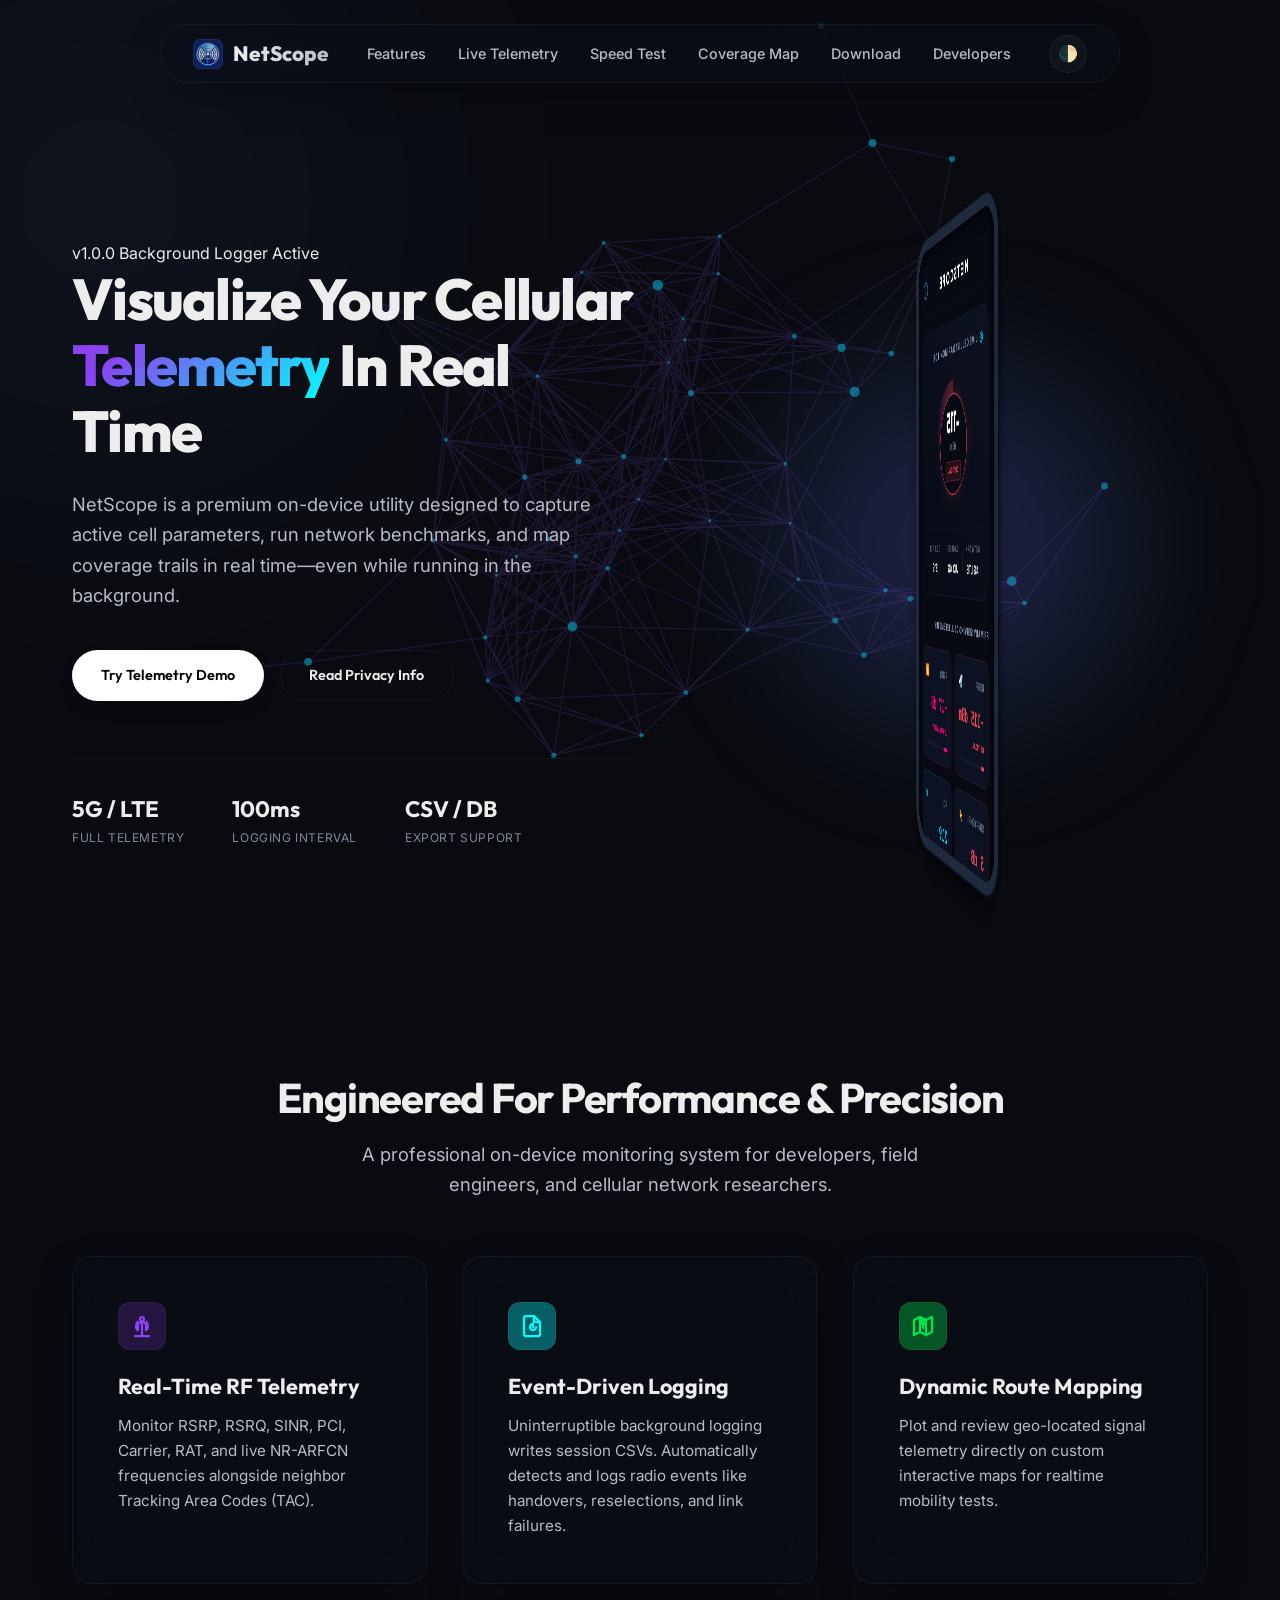
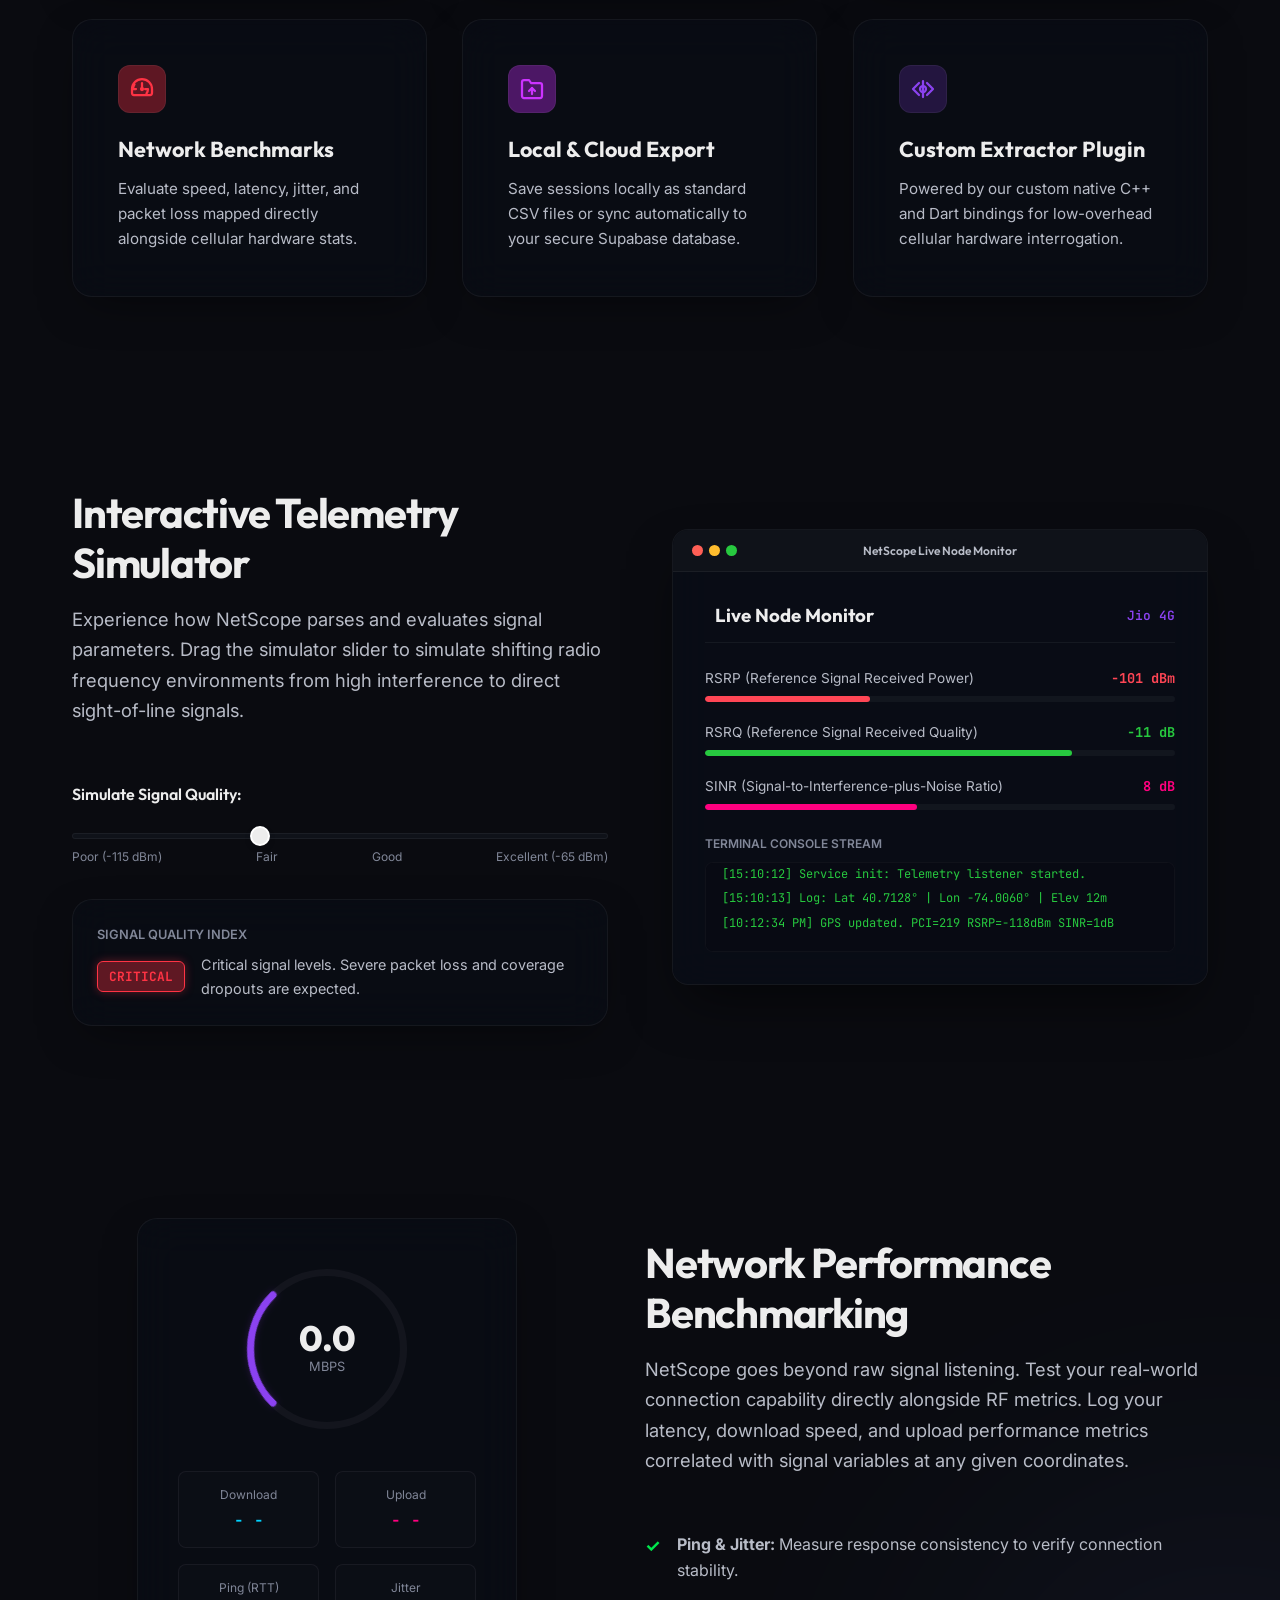
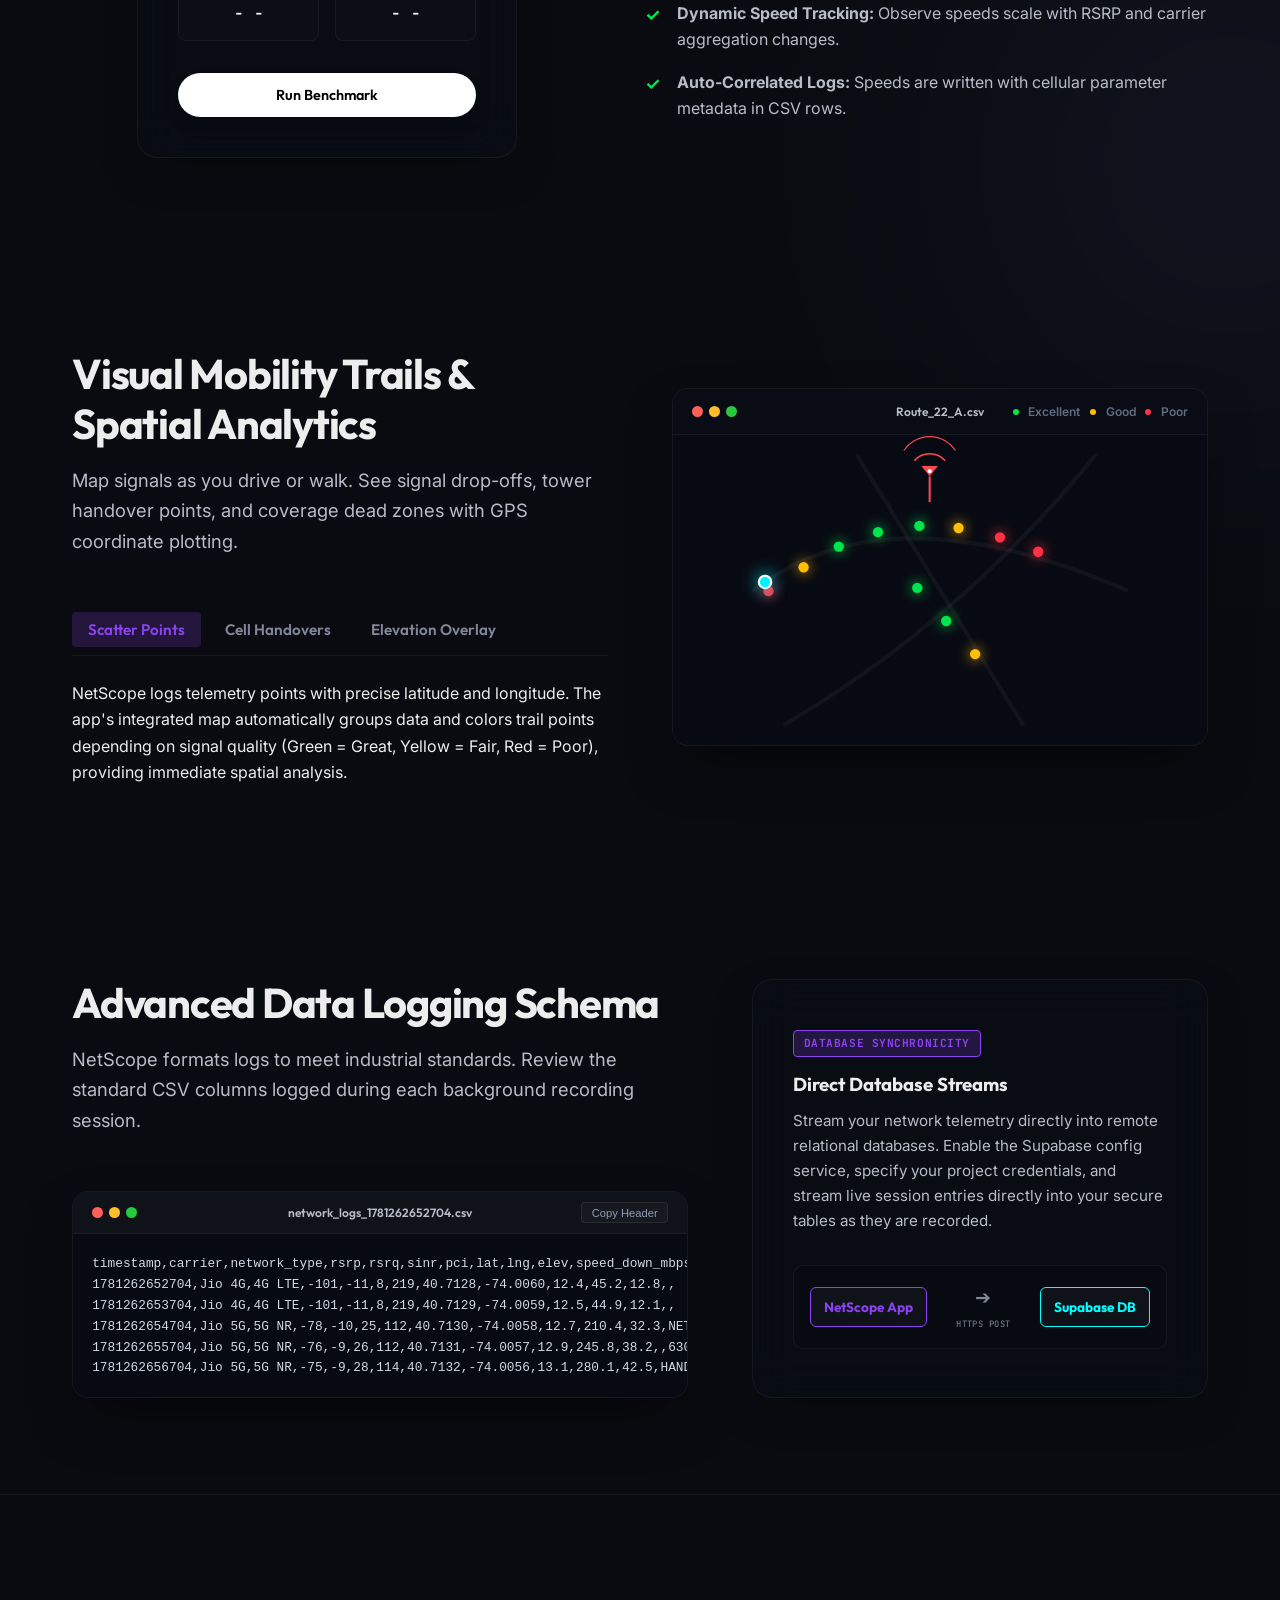
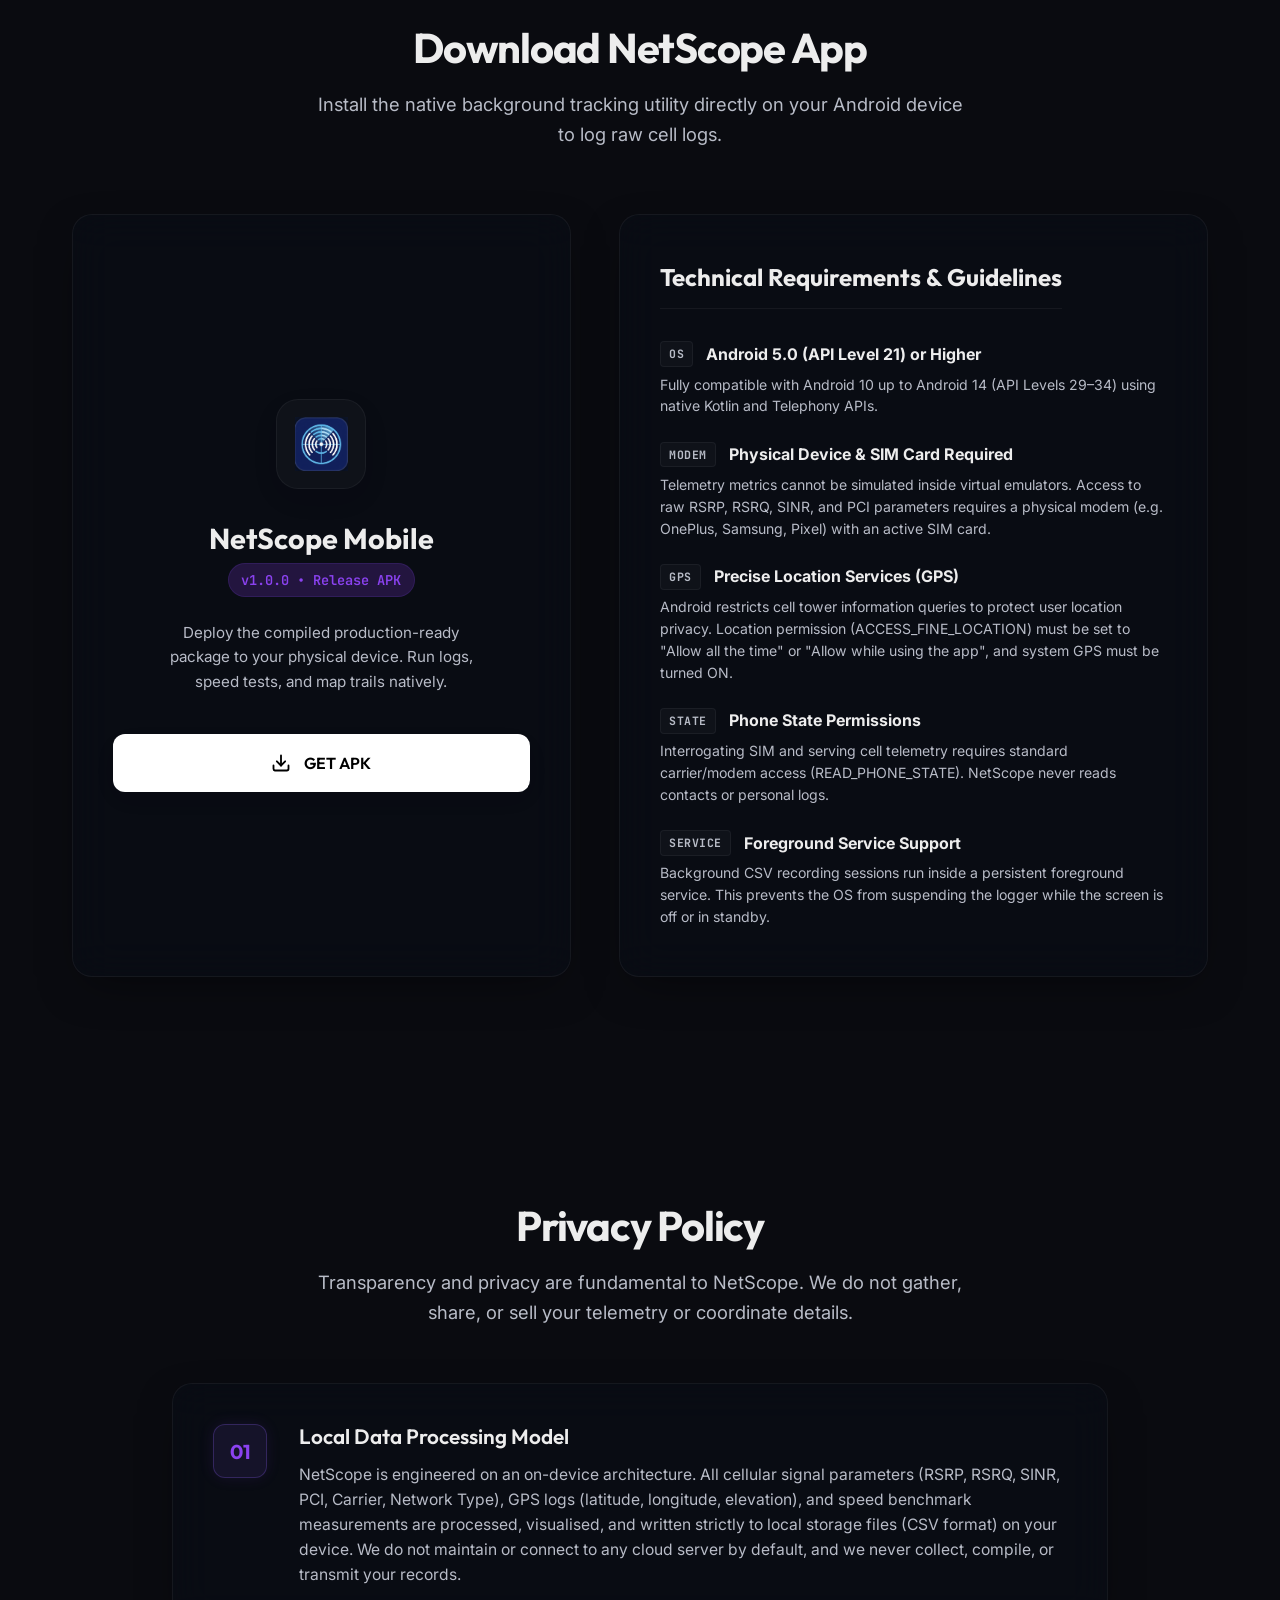
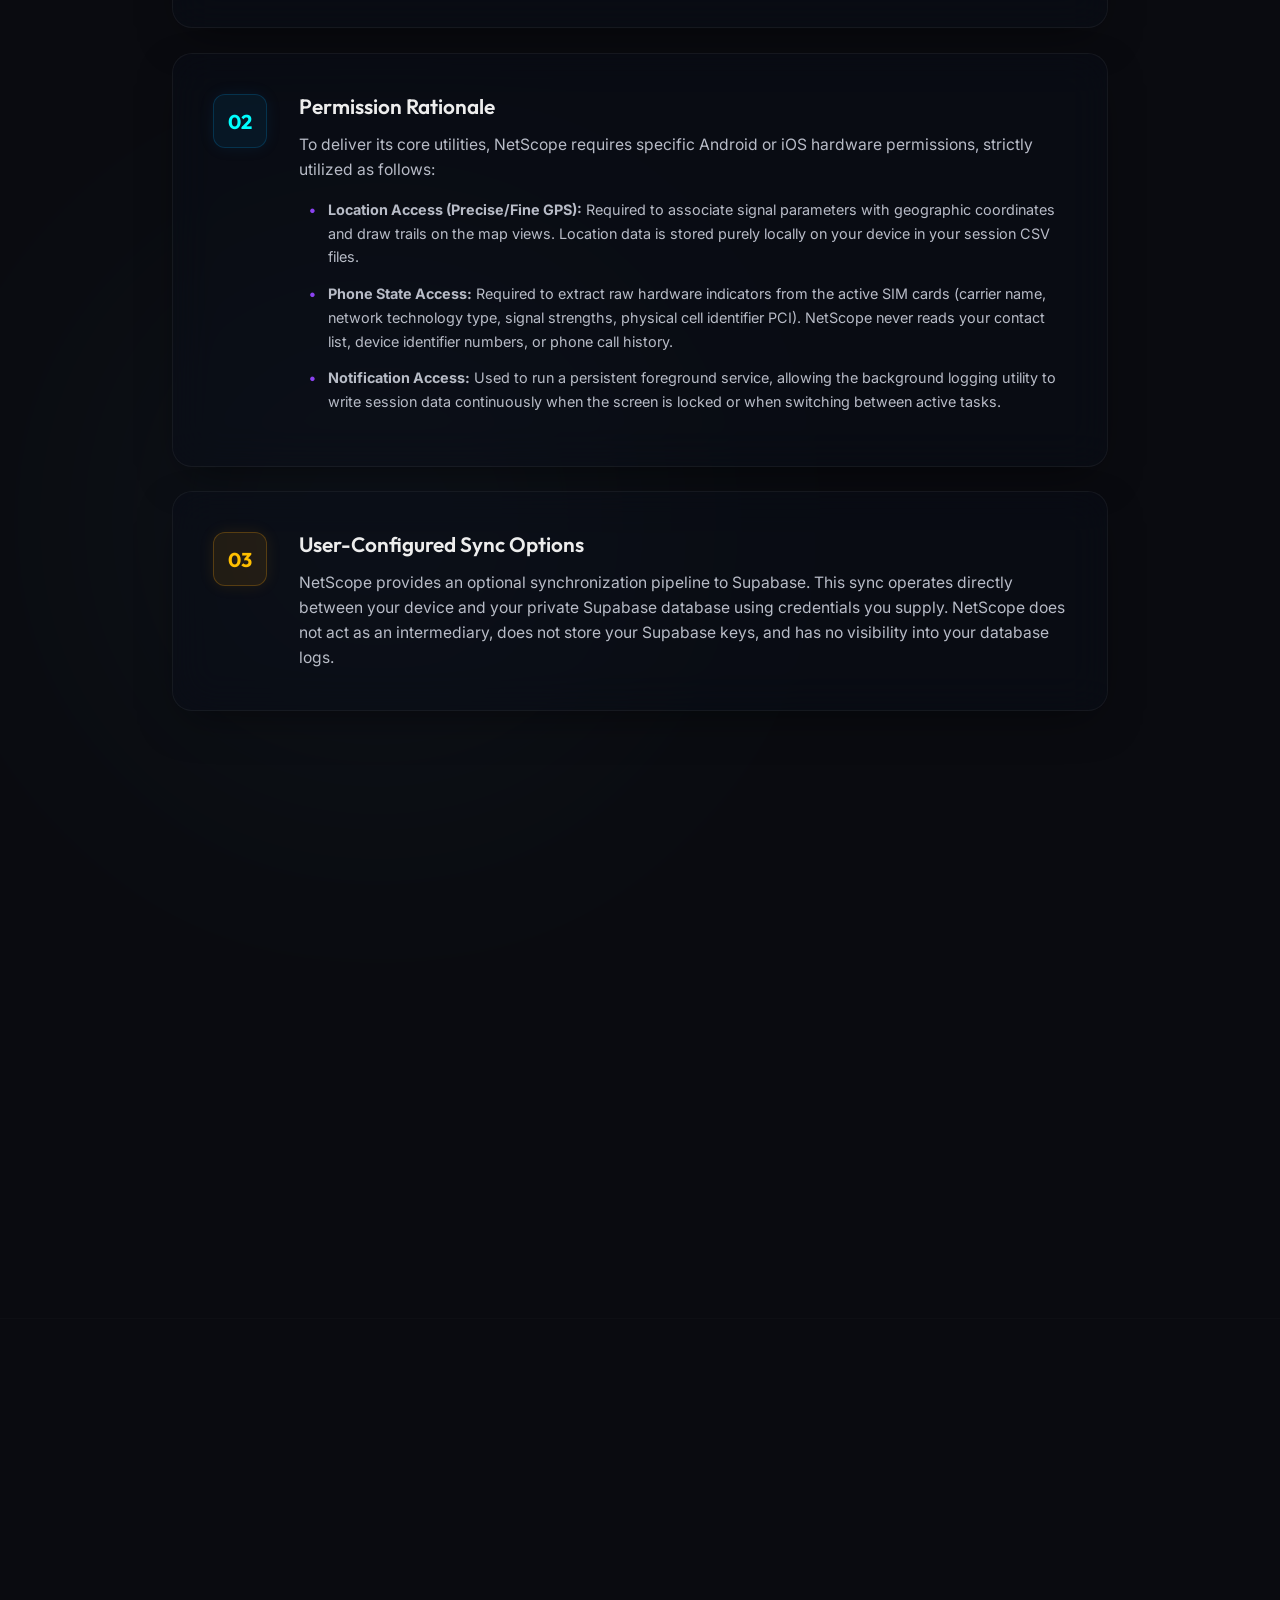
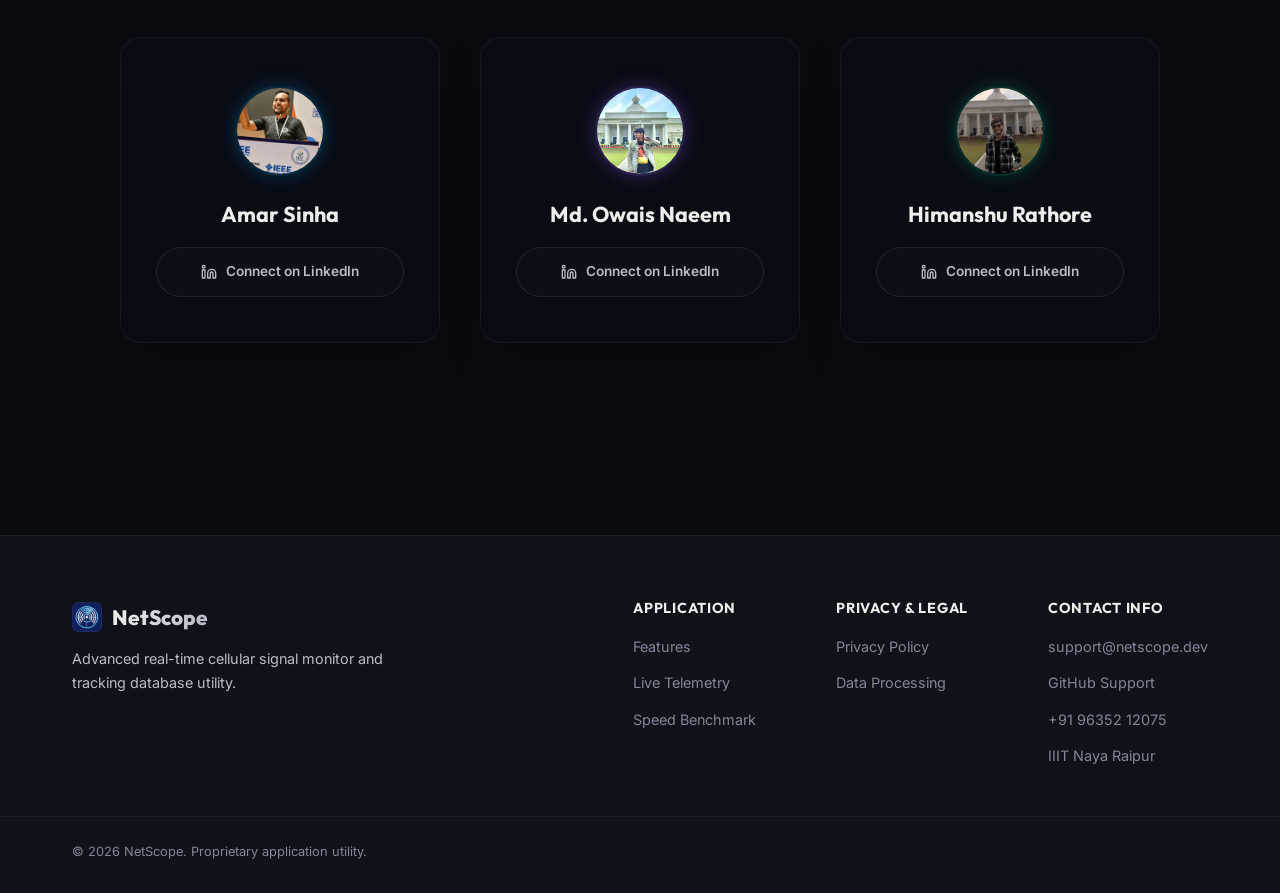
==== commit e4191bdb: "Changed Mohammad to Md." ====
--- a/index.html
+++ b/index.html
@@ -857,7 +857,7 @@
             <div class="dev-avatar-wrap">
               <img src="assets/owais.jpg" alt="Mohammad Owais Naeem" class="dev-avatar-img" loading="lazy">
             </div>
-            <h3 class="dev-name">Mohammad Owais Naeem</h3>
+            <h3 class="dev-name">Md. Owais Naeem</h3>
             <a href="https://www.linkedin.com/in/mohammad-owais-naeem/" target="_blank" rel="noopener noreferrer"
               class="dev-link">
               <svg class="linkedin-icon" viewBox="0 0 24 24" fill="none" stroke="currentColor" stroke-width="2"
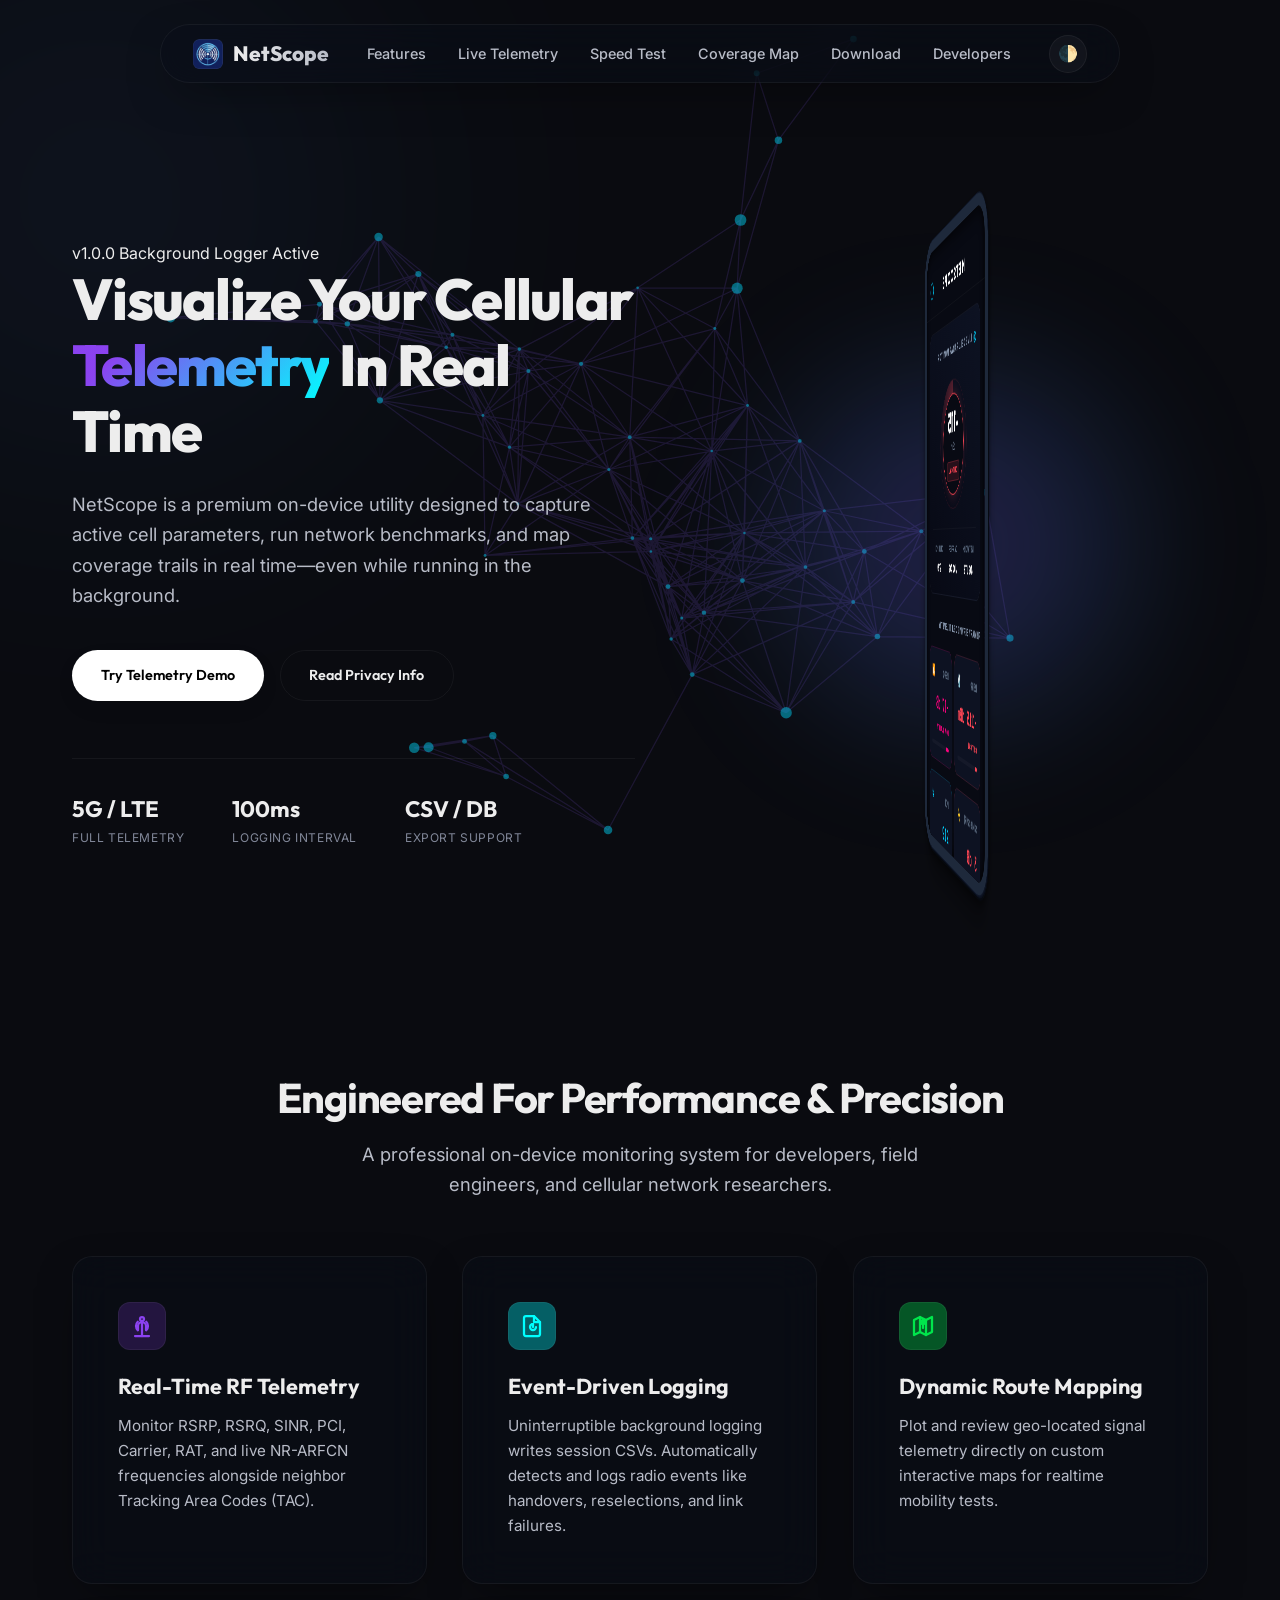
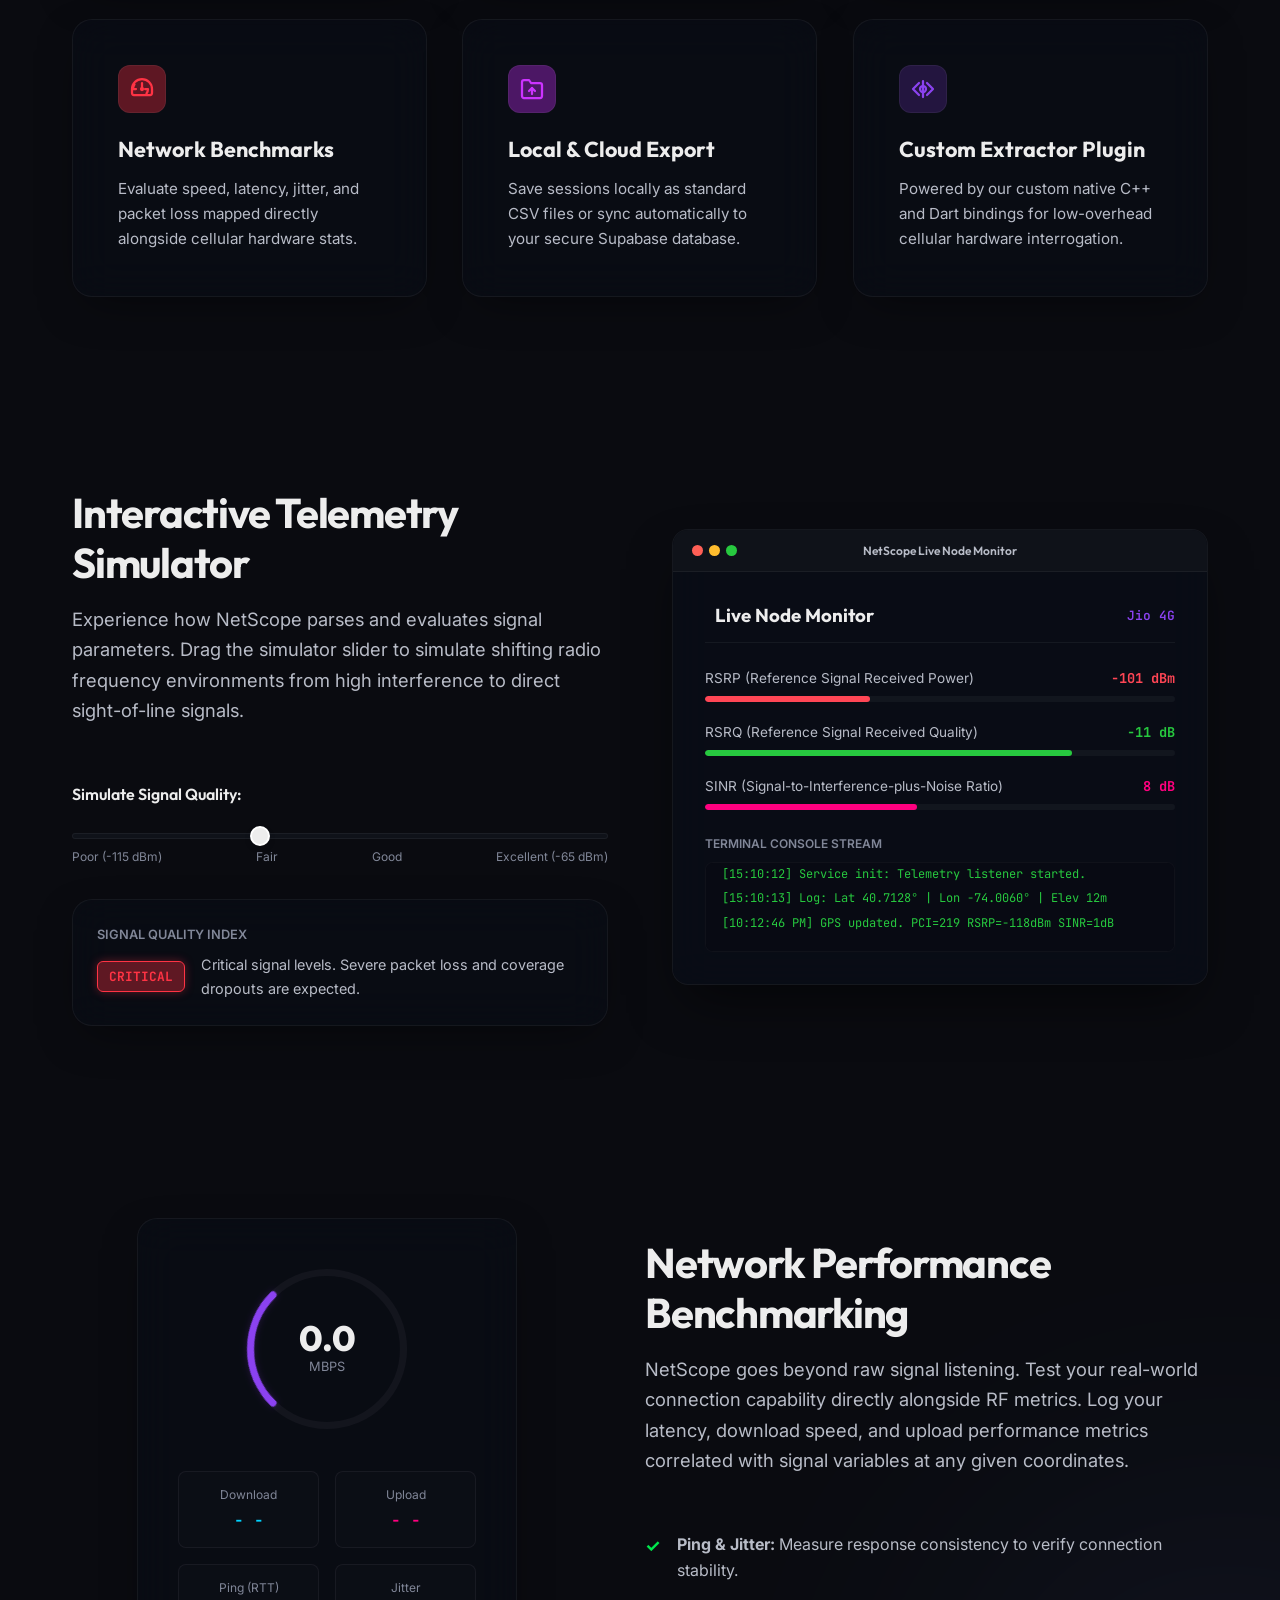
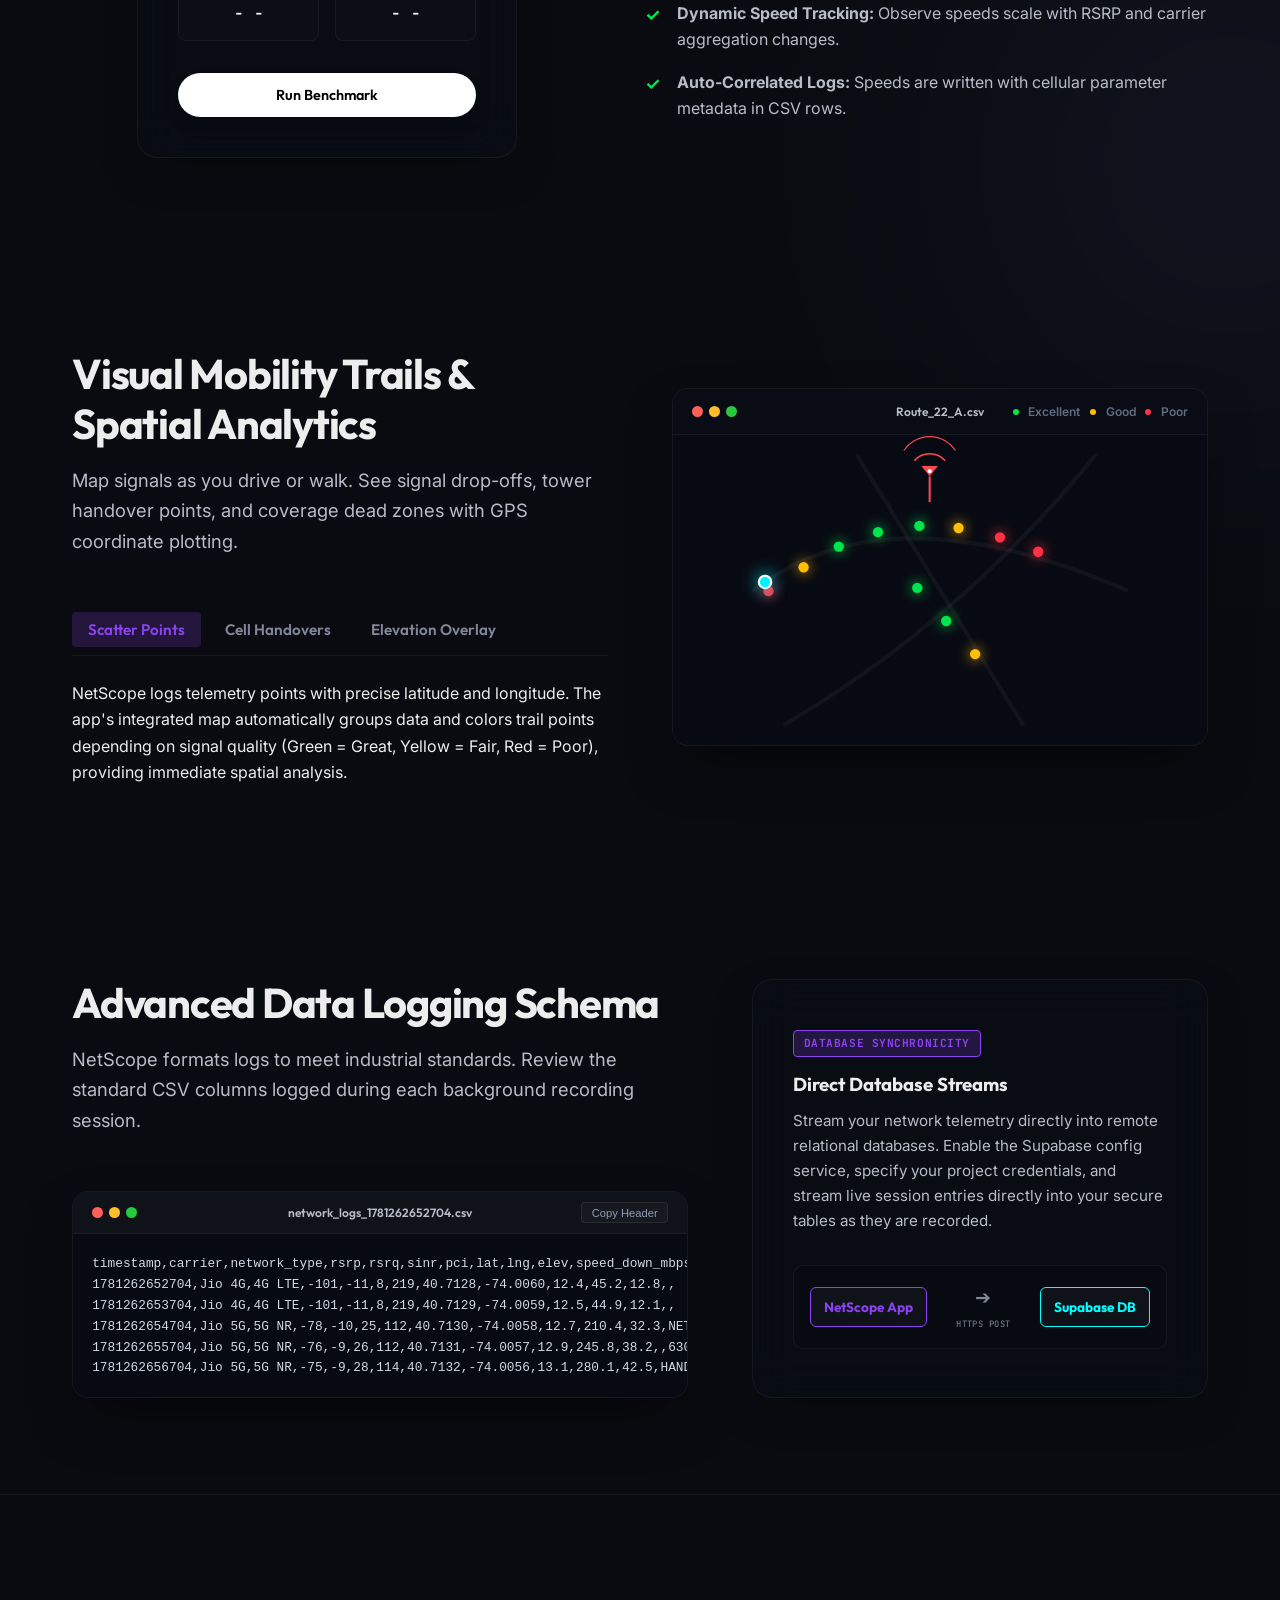
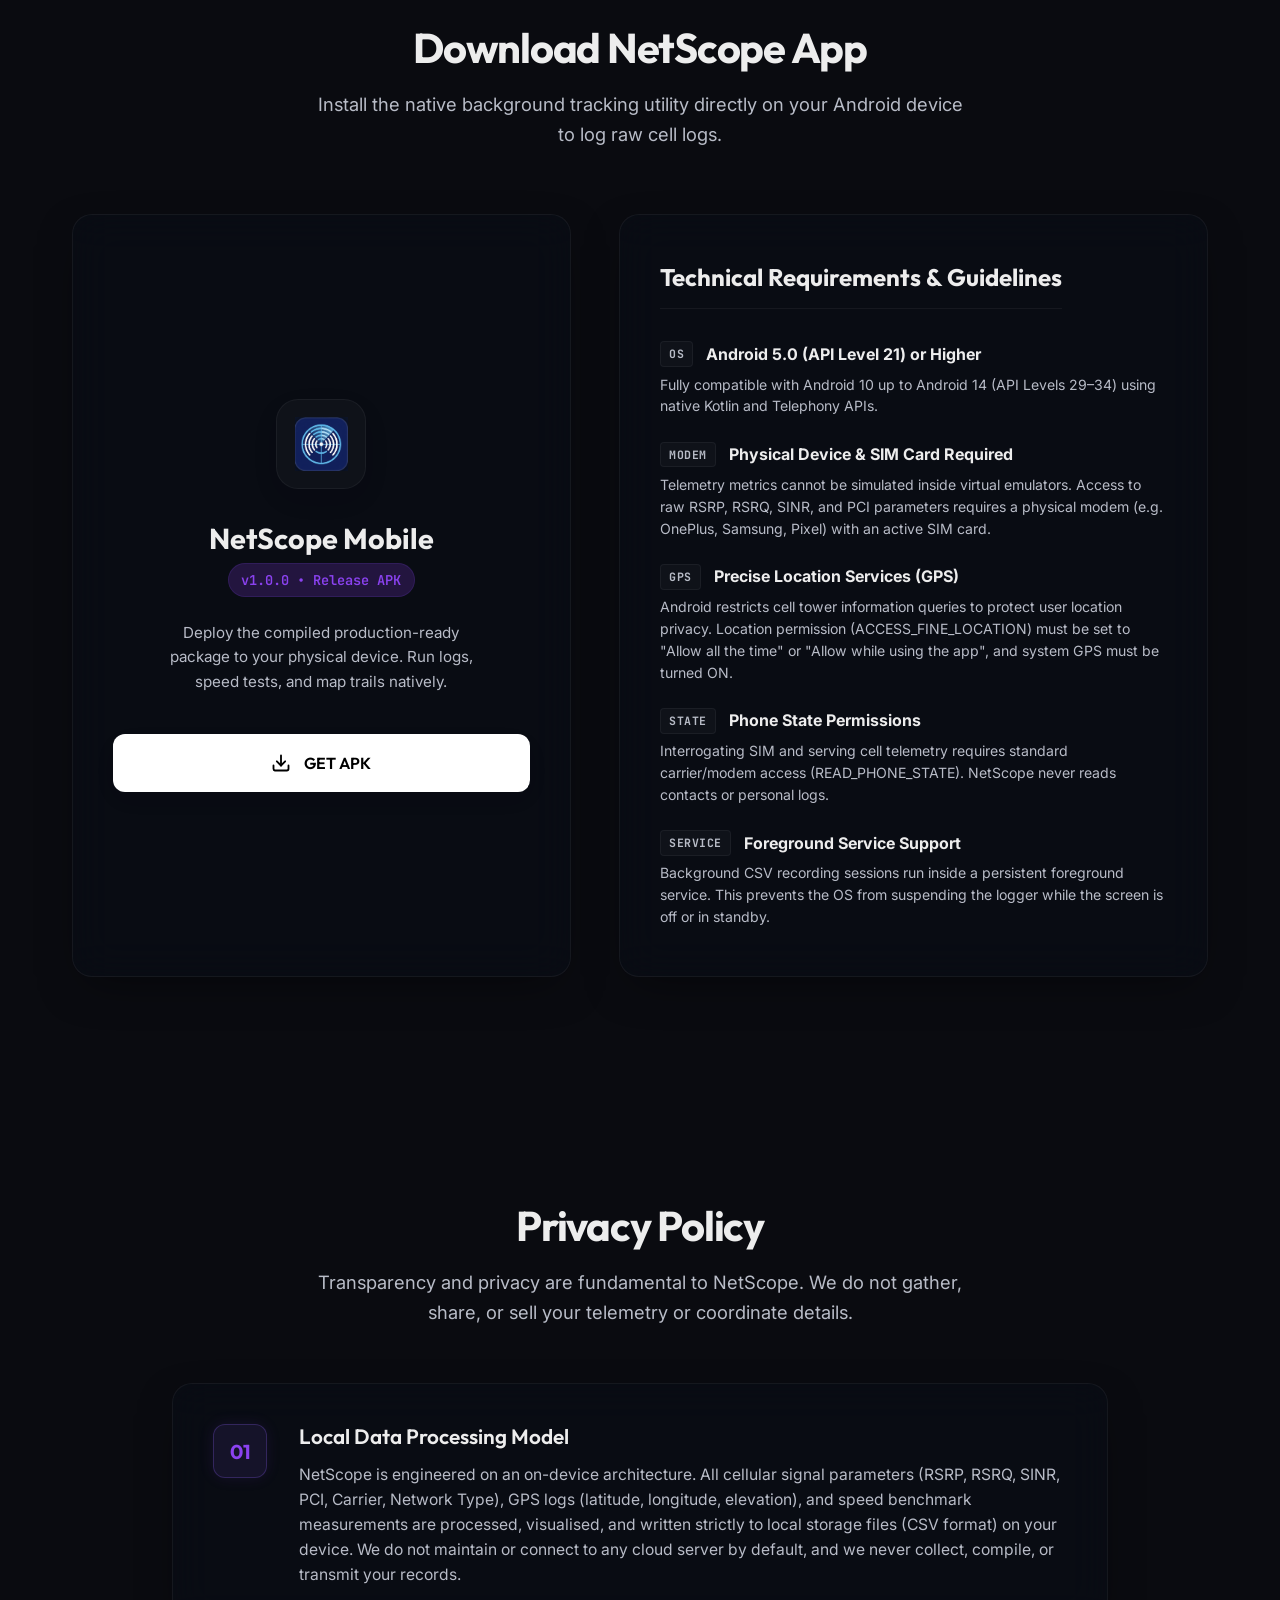
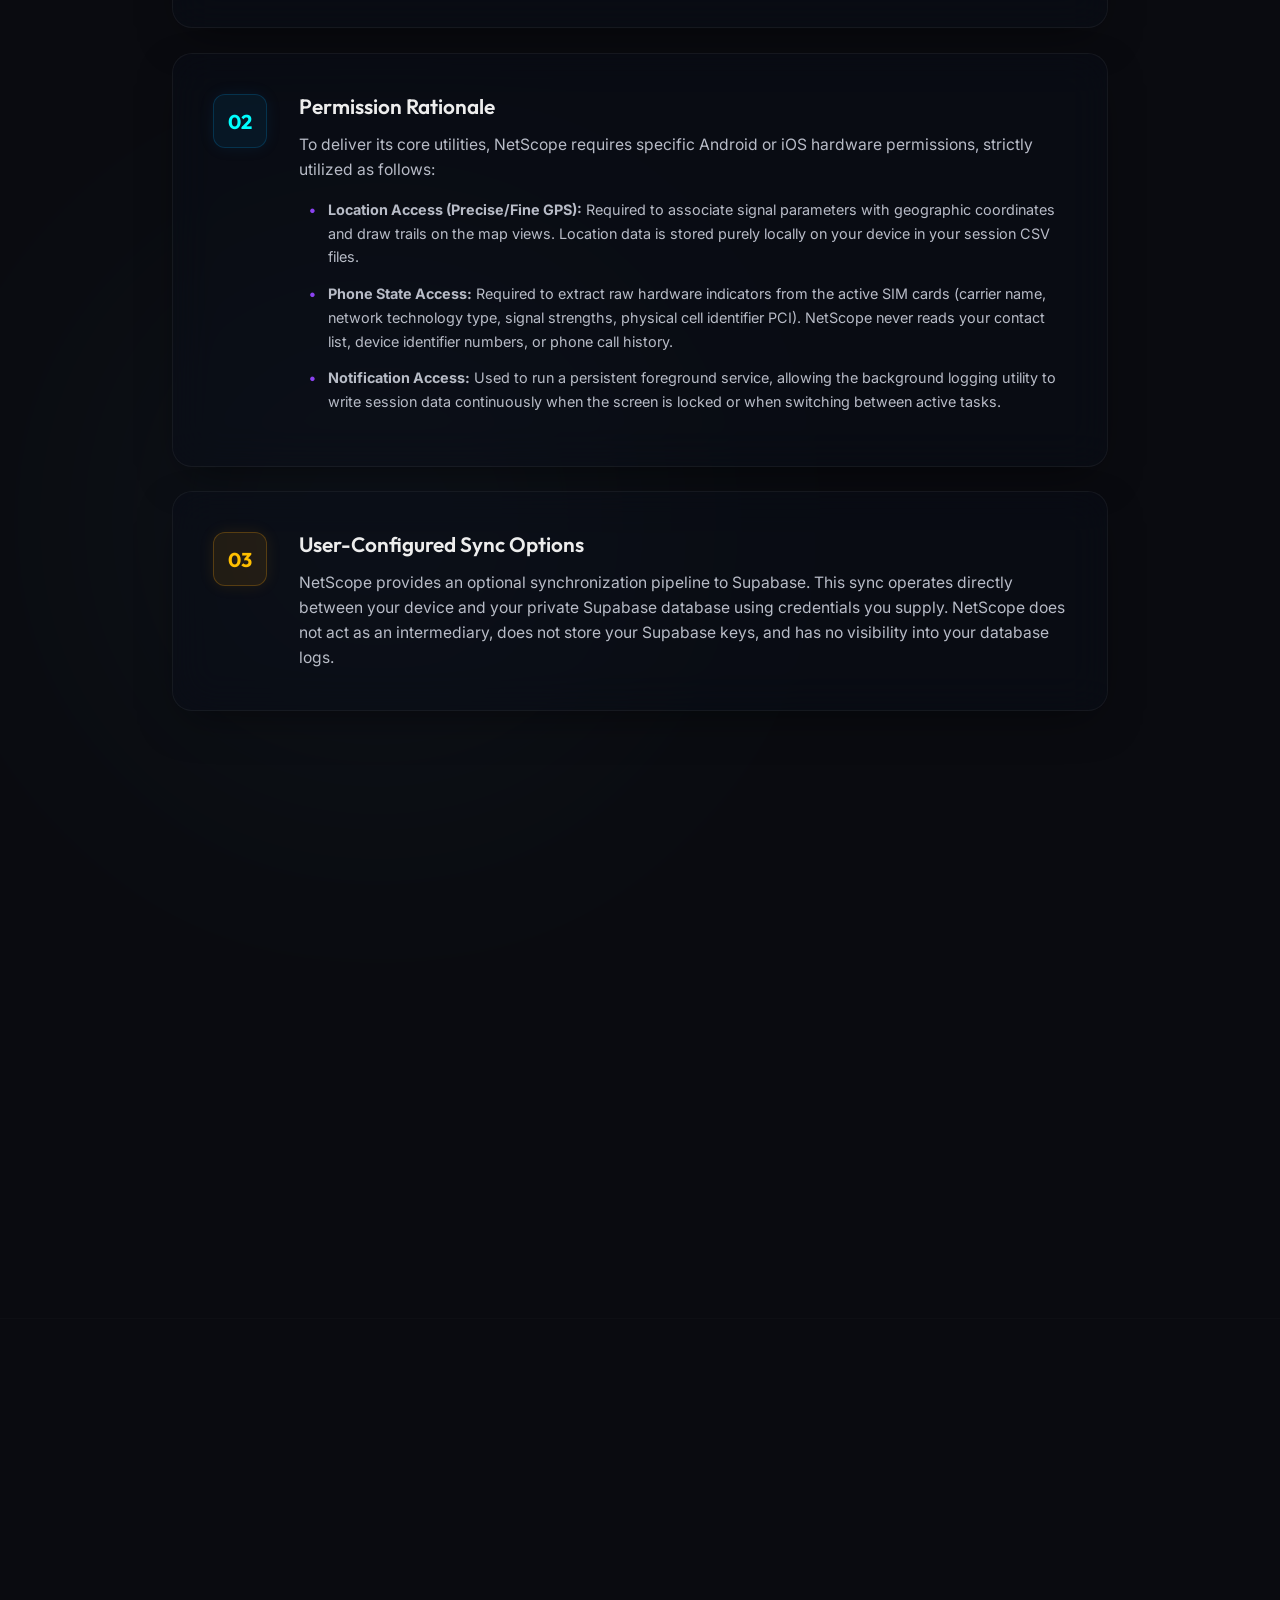
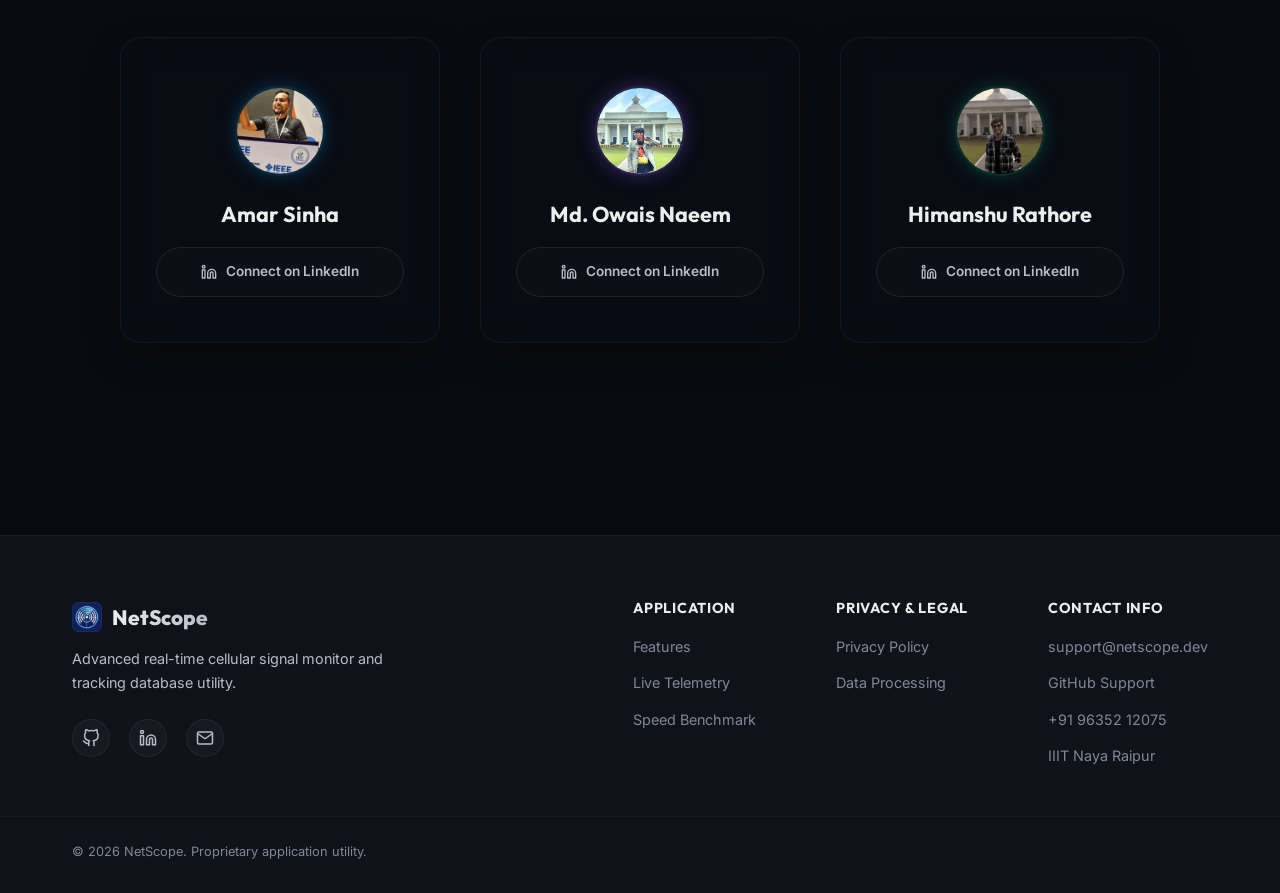
==== commit de798571: "style: add social media icon links to footer brand" ====
--- a/index.html
+++ b/index.html
@@ -901,6 +901,26 @@
           <span class="logo-text">NetScope</span>
         </div>
         <p>Advanced real-time cellular signal monitor and tracking database utility.</p>
+        <div class="footer-socials">
+          <a href="https://github.com/GeekLuffy/NetScope" target="_blank" rel="noopener noreferrer" aria-label="GitHub" class="social-icon-link">
+            <svg viewBox="0 0 24 24" fill="none" stroke="currentColor" stroke-width="2" stroke-linecap="round" stroke-linejoin="round">
+              <path d="M9 19c-5 1.5-5-2.5-7-3m14 6v-3.87a3.37 3.37 0 0 0-.94-2.61c3.14-.35 6.44-1.54 6.44-7A5.44 5.44 0 0 0 20 4.77 5.07 5.07 0 0 0 19.91 1S18.73.65 16 2.48a13.38 13.38 0 0 0-7 0C6.27.65 5.09 1 5.09 1A5.07 5.07 0 0 0 5 4.77a5.44 5.44 0 0 0-1.5 3.78c0 5.42 3.3 6.61 6.44 7A3.37 3.37 0 0 0 9 18.13V22"></path>
+            </svg>
+          </a>
+          <a href="https://www.linkedin.com/in/amarcrj/" target="_blank" rel="noopener noreferrer" aria-label="LinkedIn" class="social-icon-link">
+            <svg viewBox="0 0 24 24" fill="none" stroke="currentColor" stroke-width="2" stroke-linecap="round" stroke-linejoin="round">
+              <path d="M16 8a6 6 0 0 1 6 6v7h-4v-7a2 2 0 0 0-2-2 2 2 0 0 0-2 2v7h-4v-7a6 6 0 0 1 6-6z"></path>
+              <rect x="2" y="9" width="4" height="12"></rect>
+              <circle cx="4" cy="4" r="2"></circle>
+            </svg>
+          </a>
+          <a href="mailto:support@netscope.dev" aria-label="Email" class="social-icon-link">
+            <svg viewBox="0 0 24 24" fill="none" stroke="currentColor" stroke-width="2" stroke-linecap="round" stroke-linejoin="round">
+              <path d="M4 4h16c1.1 0 2 .9 2 2v12c0 1.1-.9 2-2 2H4c-1.1 0-2-.9-2-2V6c0-1.1.9-2 2-2z"></path>
+              <polyline points="22,6 12,13 2,6"></polyline>
+            </svg>
+          </a>
+        </div>
       </div>
       <div class="footer-links">
         <div class="link-col">
--- a/style.css
+++ b/style.css
@@ -1817,6 +1817,51 @@
   color: var(--text-secondary);
   font-size: 0.9rem;
   margin-top: 0.8rem;
+}
+
+.footer-socials {
+  display: flex;
+  gap: 1.2rem;
+  margin-top: 1.5rem;
+}
+
+.social-icon-link {
+  display: flex;
+  align-items: center;
+  justify-content: center;
+  width: 38px;
+  height: 38px;
+  border-radius: 50%;
+  background: rgba(255, 255, 255, 0.03);
+  border: 1px solid rgba(255, 255, 255, 0.06);
+  color: var(--text-secondary);
+  transition: all 0.3s cubic-bezier(0.4, 0, 0.2, 1);
+}
+
+.social-icon-link svg {
+  width: 18px;
+  height: 18px;
+}
+
+.social-icon-link:hover {
+  background: rgba(139, 92, 246, 0.08);
+  border-color: rgba(139, 92, 246, 0.3);
+  color: #a78bfa;
+  transform: translateY(-3px);
+  box-shadow: 0 4px 12px rgba(139, 92, 246, 0.15);
+}
+
+body.light-theme .social-icon-link {
+  background: rgba(0, 0, 0, 0.02);
+  border-color: rgba(0, 0, 0, 0.06);
+  color: var(--text-secondary);
+}
+
+body.light-theme .social-icon-link:hover {
+  background: rgba(10, 80, 220, 0.04);
+  border-color: rgba(10, 80, 220, 0.2);
+  color: #0a50dc;
+  box-shadow: 0 4px 12px rgba(10, 80, 220, 0.1);
 }
 
 .footer-links {
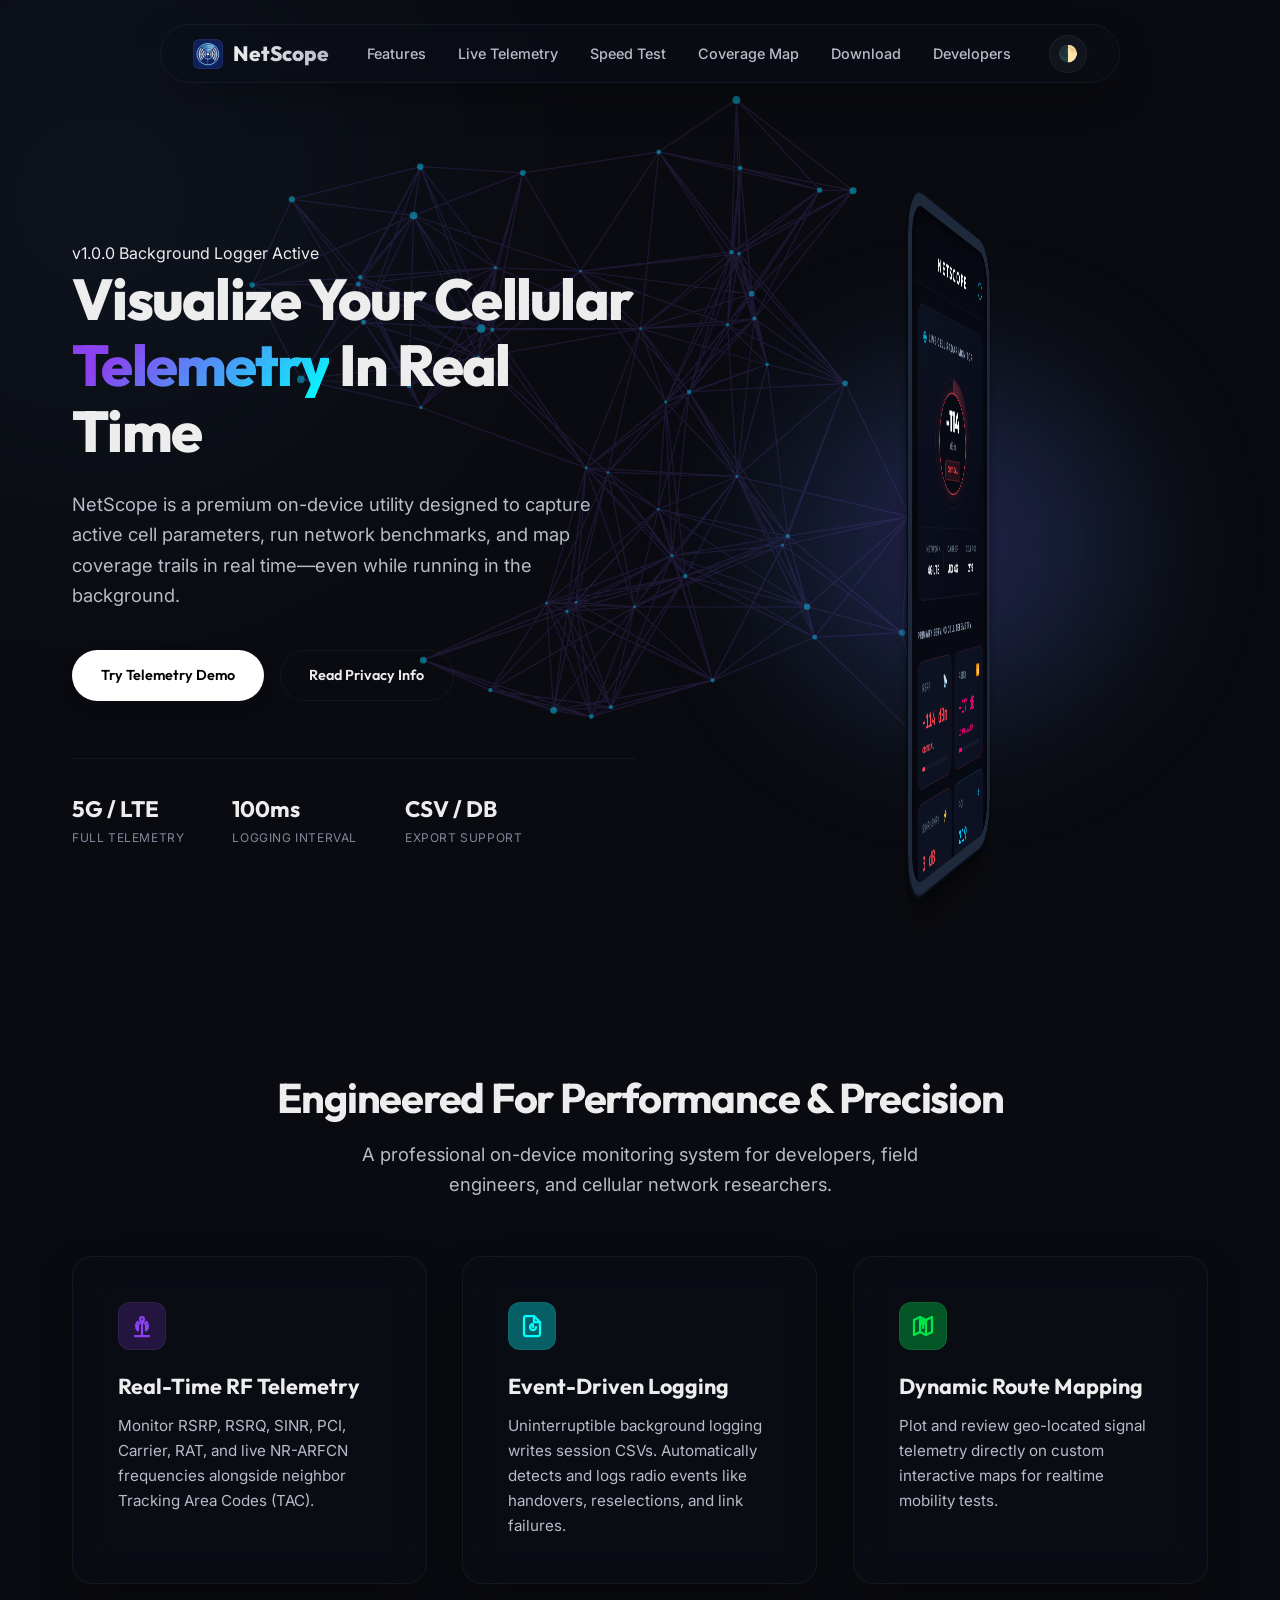
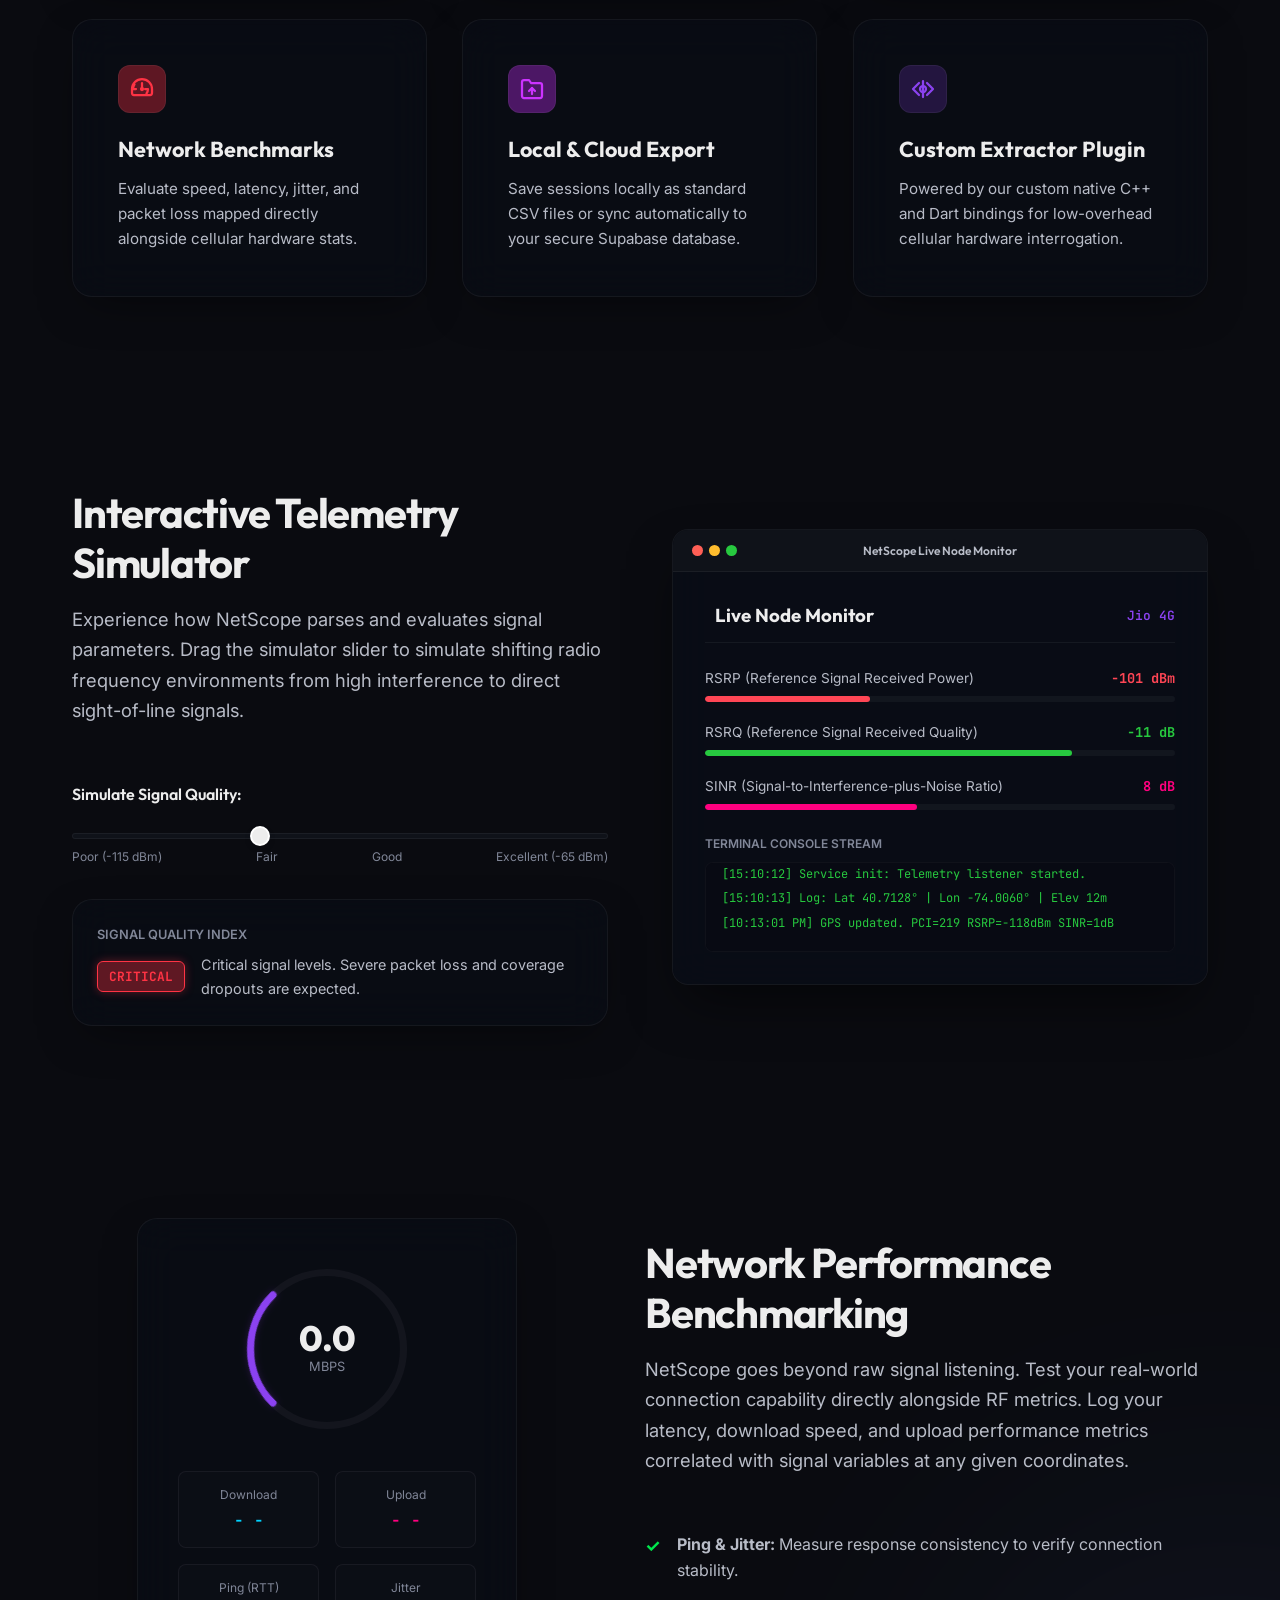
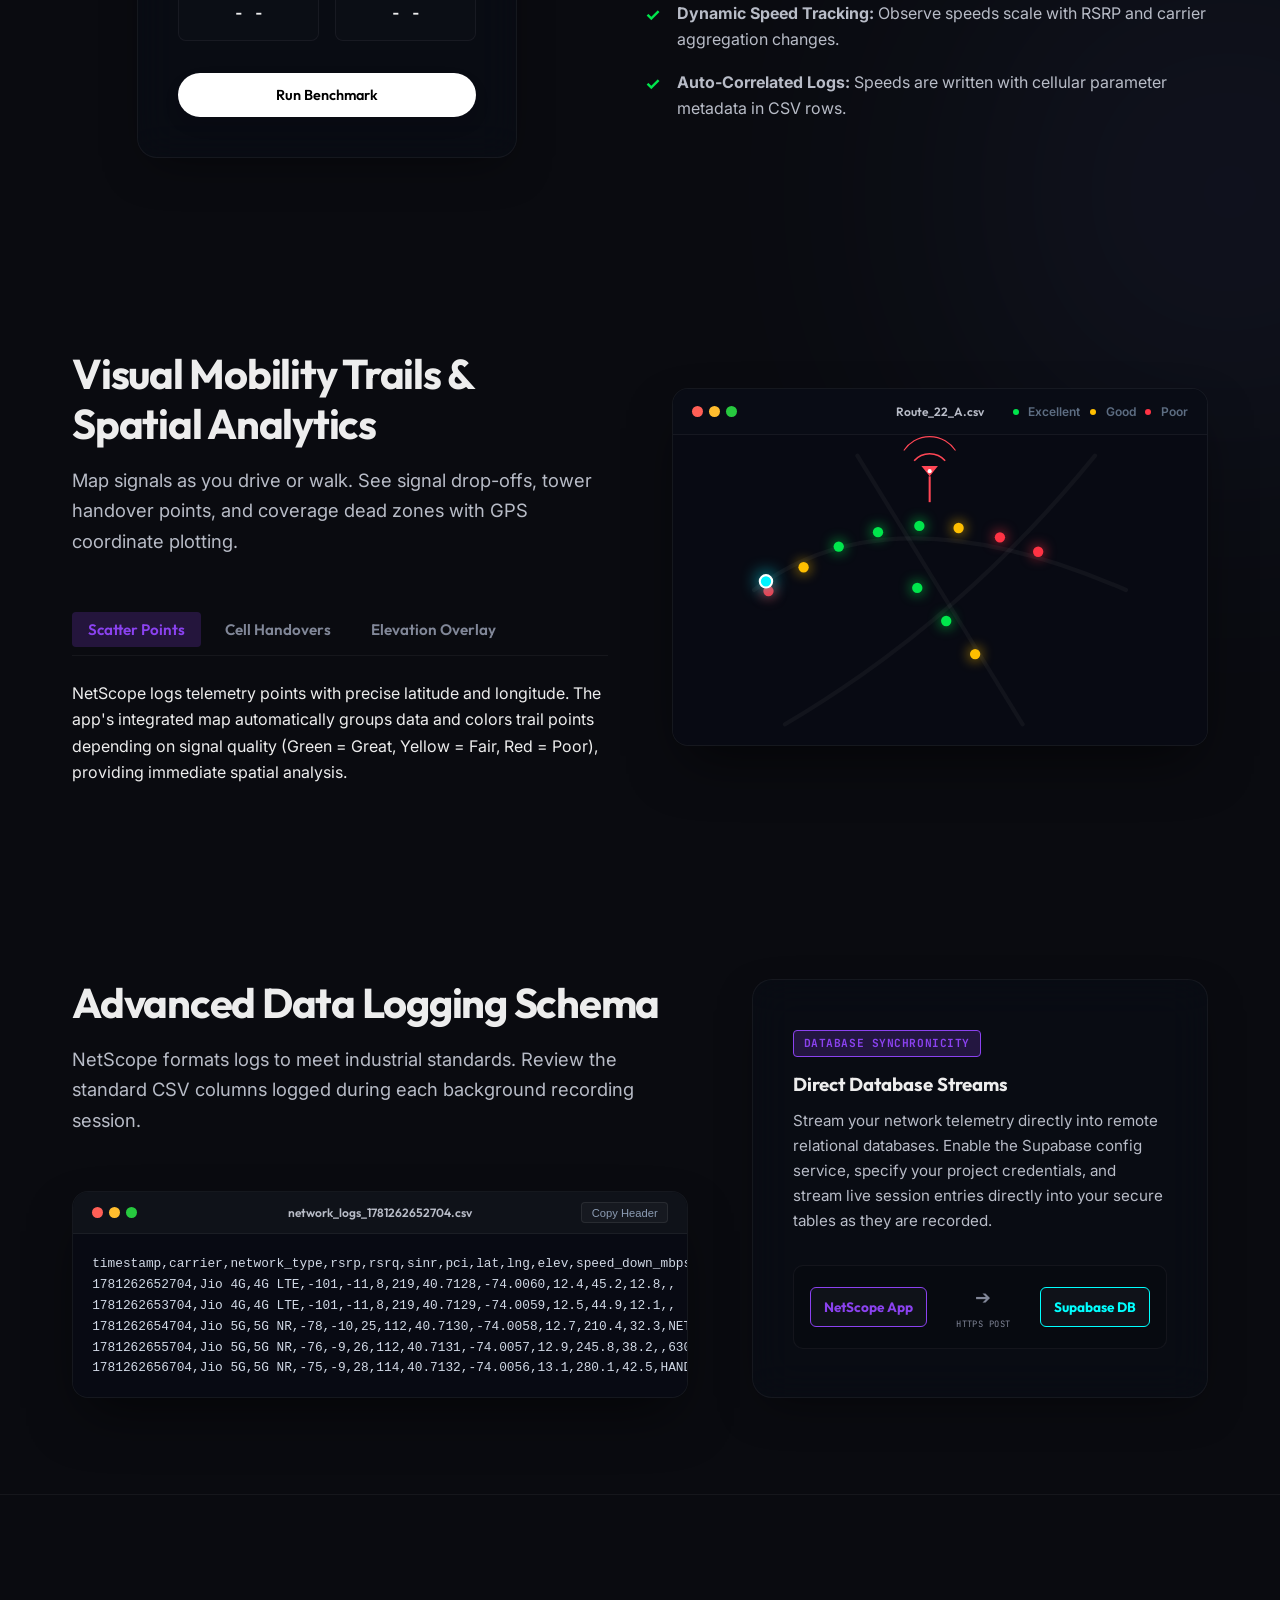
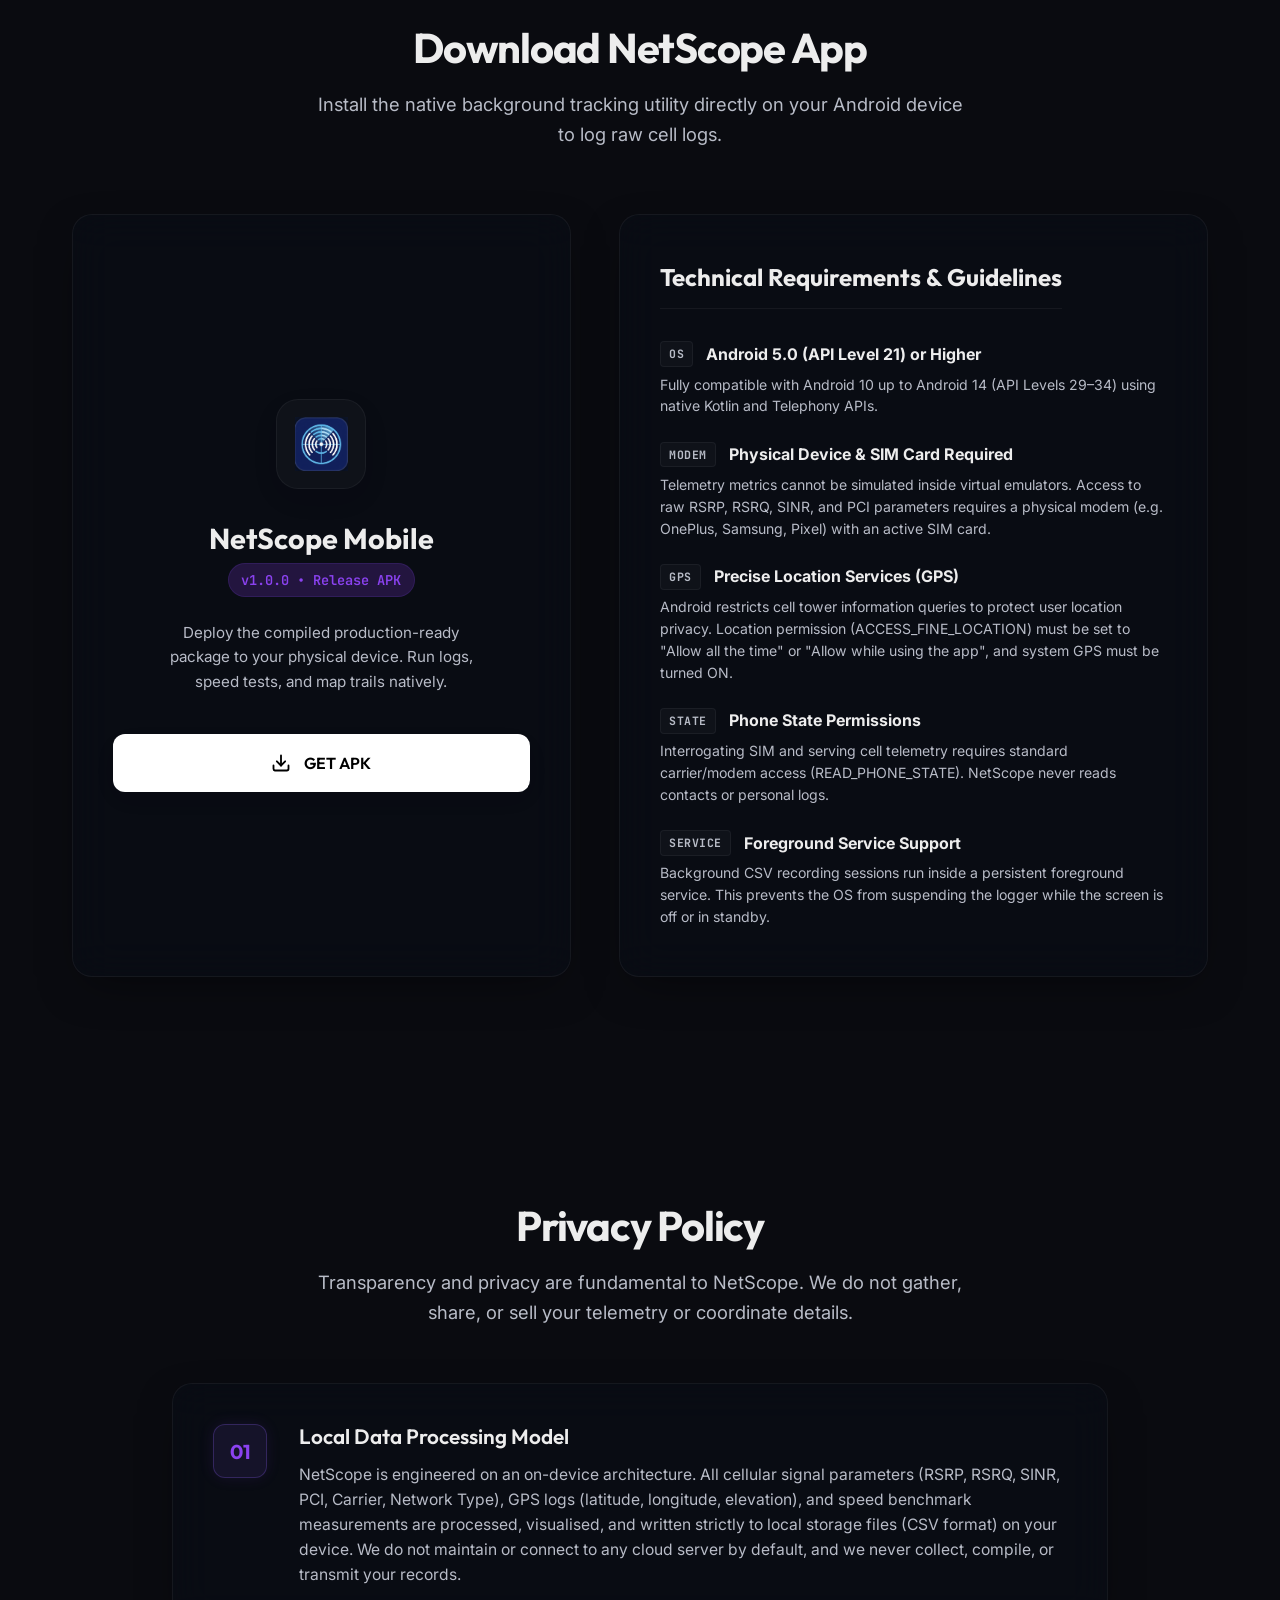
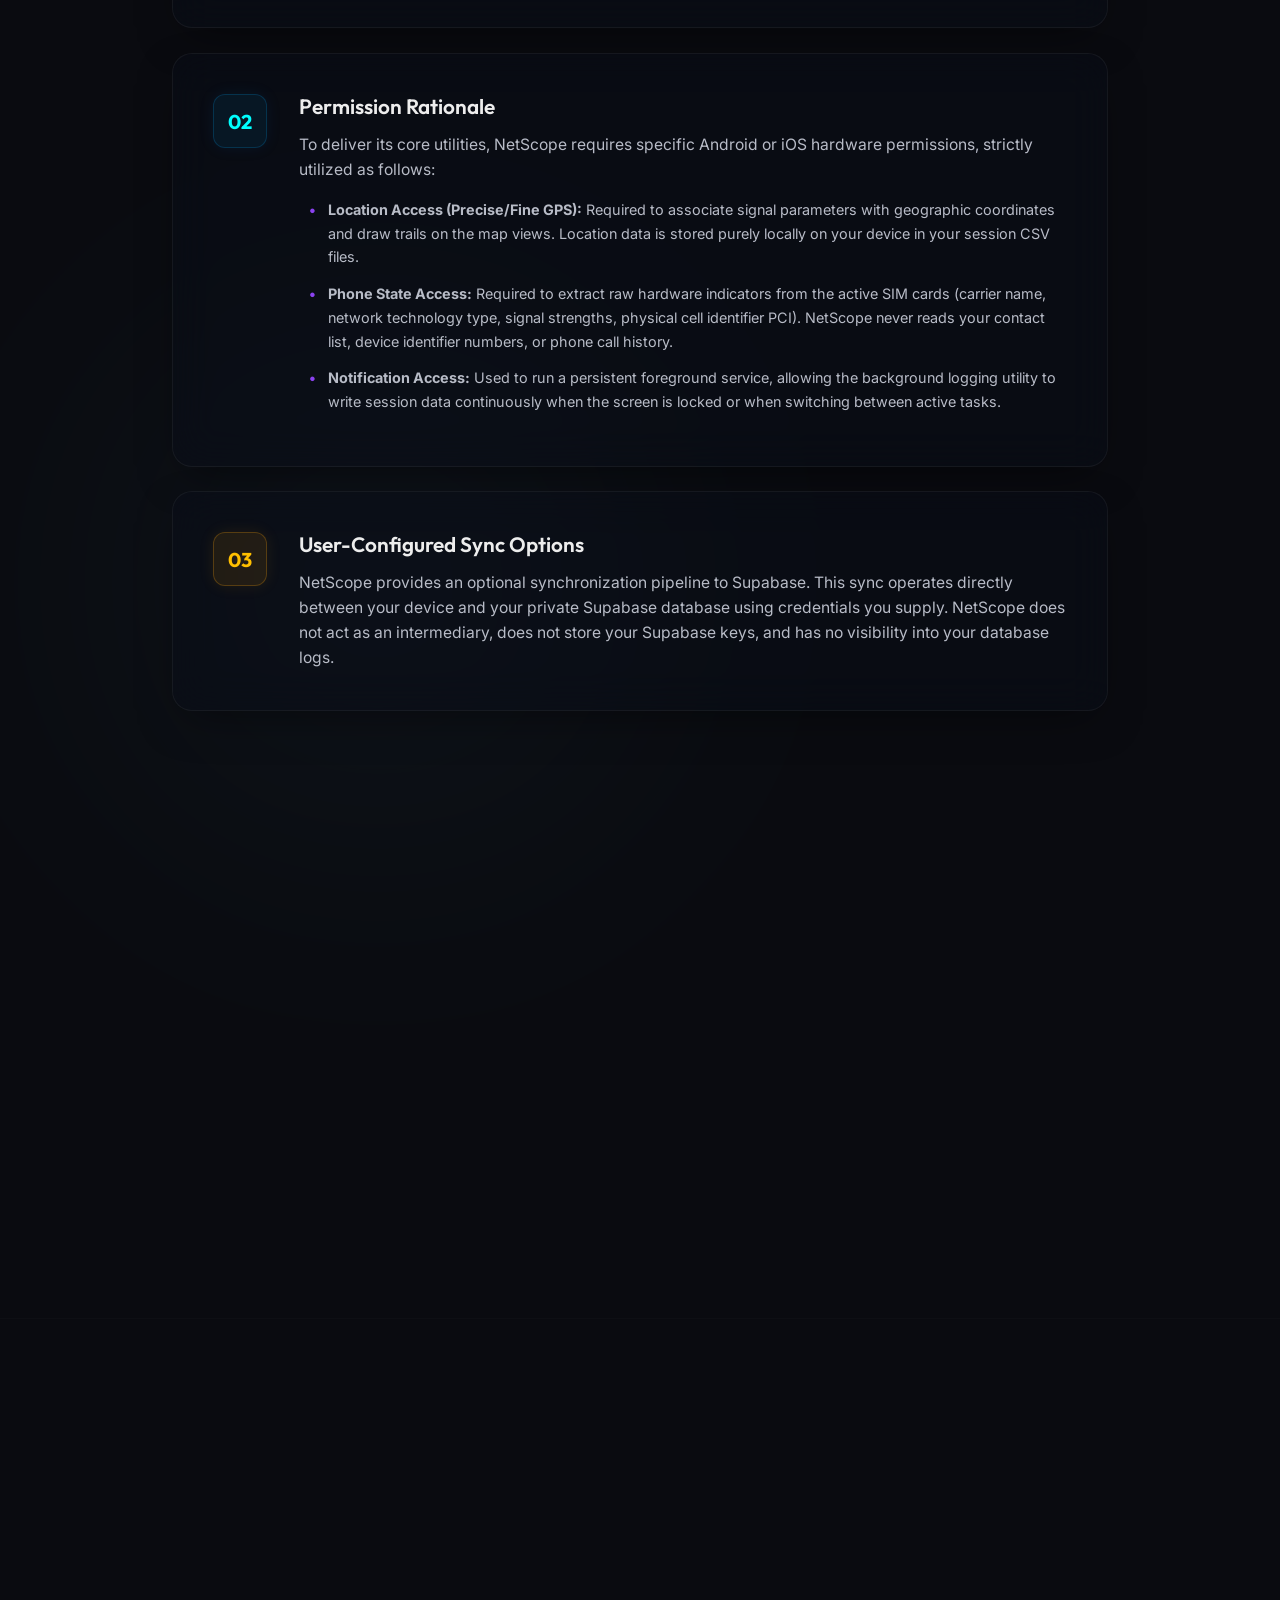
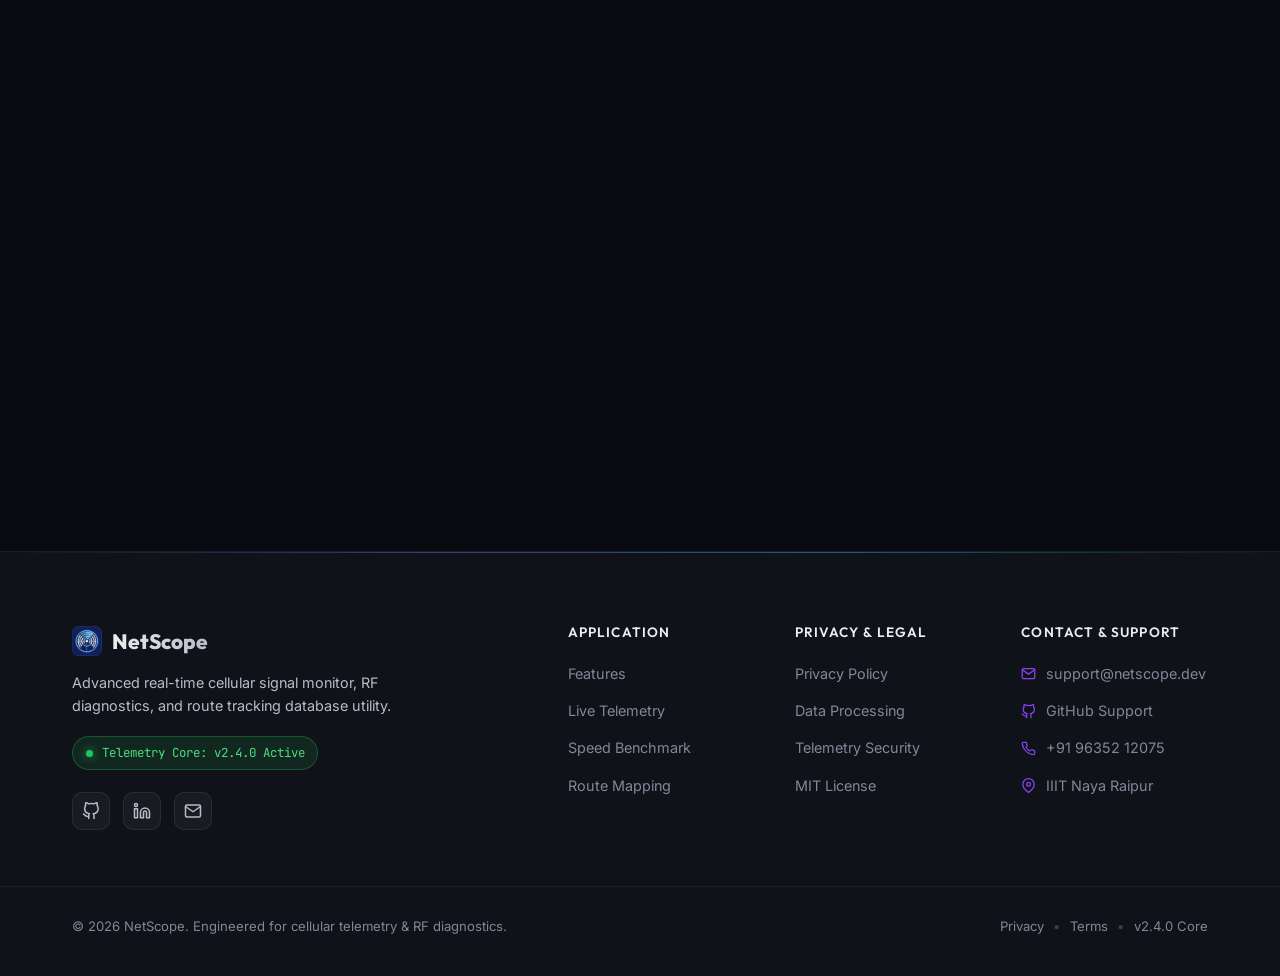
==== commit 0d0e1535: "style(footer): modernize footer layout, add telemetry status badge and contact icons" ====
--- a/index.html
+++ b/index.html
@@ -894,13 +894,18 @@
 
   <!-- Footer -->
   <footer id="site-footer">
+    <div class="footer-top-accent"></div>
     <div class="container footer-container">
       <div class="footer-brand">
         <div class="logo">
           <img src="assets/logo.png" alt="NetScope App Icon" class="logo-img" loading="lazy">
           <span class="logo-text">NetScope</span>
         </div>
-        <p>Advanced real-time cellular signal monitor and tracking database utility.</p>
+        <p class="footer-tagline">Advanced real-time cellular signal monitor, RF diagnostics, and route tracking database utility.</p>
+        <div class="footer-status-badge">
+          <span class="status-pulse-dot"></span>
+          <span>Telemetry Core: v2.4.0 Active</span>
+        </div>
         <div class="footer-socials">
           <a href="https://github.com/GeekLuffy/NetScope" target="_blank" rel="noopener noreferrer" aria-label="GitHub" class="social-icon-link">
             <svg viewBox="0 0 24 24" fill="none" stroke="currentColor" stroke-width="2" stroke-linecap="round" stroke-linejoin="round">
@@ -928,24 +933,46 @@
           <a href="#features">Features</a>
           <a href="#telemetry">Live Telemetry</a>
           <a href="#speed-test">Speed Benchmark</a>
+          <a href="#coverage-map">Route Mapping</a>
         </div>
         <div class="link-col">
           <h4>Privacy & Legal</h4>
           <a href="#privacy">Privacy Policy</a>
           <a href="#privacy">Data Processing</a>
-        </div>
-        <div class="link-col">
-          <h4>Contact Info</h4>
-          <a href="mailto:support@netscope.dev">support@netscope.dev</a>
-          <a href="https://github.com/GeekLuffy/NetScope" target="_blank" rel="noopener noreferrer">GitHub Support</a>
-          <a href="tel:+919635212075" class="footer-contact-link">+91 96352 12075</a>
-          <a href="https://maps.google.com/?q=IIIT+Naya+Raipur" target="_blank" rel="noopener noreferrer" class="footer-address-link">IIIT Naya Raipur</a>
+          <a href="#privacy">Telemetry Security</a>
+          <a href="https://github.com/GeekLuffy/NetScope/blob/main/LICENSE" target="_blank" rel="noopener noreferrer">MIT License</a>
+        </div>
+        <div class="link-col contact-col">
+          <h4>Contact & Support</h4>
+          <a href="mailto:support@netscope.dev" class="footer-contact-item">
+            <svg viewBox="0 0 24 24" fill="none" stroke="currentColor" stroke-width="2" stroke-linecap="round" stroke-linejoin="round"><path d="M4 4h16c1.1 0 2 .9 2 2v12c0 1.1-.9 2-2 2H4c-1.1 0-2-.9-2-2V6c0-1.1.9-2 2-2z"></path><polyline points="22,6 12,13 2,6"></polyline></svg>
+            <span>support@netscope.dev</span>
+          </a>
+          <a href="https://github.com/GeekLuffy/NetScope" target="_blank" rel="noopener noreferrer" class="footer-contact-item">
+            <svg viewBox="0 0 24 24" fill="none" stroke="currentColor" stroke-width="2" stroke-linecap="round" stroke-linejoin="round"><path d="M9 19c-5 1.5-5-2.5-7-3m14 6v-3.87a3.37 3.37 0 0 0-.94-2.61c3.14-.35 6.44-1.54 6.44-7A5.44 5.44 0 0 0 20 4.77 5.07 5.07 0 0 0 19.91 1S18.73.65 16 2.48a13.38 13.38 0 0 0-7 0C6.27.65 5.09 1 5.09 1A5.07 5.07 0 0 0 5 4.77a5.44 5.44 0 0 0-1.5 3.78c0 5.42 3.3 6.61 6.44 7A3.37 3.37 0 0 0 9 18.13V22"></path></svg>
+            <span>GitHub Support</span>
+          </a>
+          <a href="tel:+919635212075" class="footer-contact-item">
+            <svg viewBox="0 0 24 24" fill="none" stroke="currentColor" stroke-width="2" stroke-linecap="round" stroke-linejoin="round"><path d="M22 16.92v3a2 2 0 0 1-2.18 2 19.79 19.79 0 0 1-8.63-3.07 19.5 19.5 0 0 1-6-6 19.79 19.79 0 0 1-3.07-8.67A2 2 0 0 1 4.11 2h3a2 2 0 0 1 2 1.72 12.84 12.84 0 0 0 .7 2.81 2 2 0 0 1-.45 2.11L8.09 9.91a16 16 0 0 0 6 6l1.27-1.27a2 2 0 0 1 2.11-.45 12.84 12.84 0 0 0 2.81.7A2 2 0 0 1 22 16.92z"></path></svg>
+            <span>+91 96352 12075</span>
+          </a>
+          <a href="https://maps.google.com/?q=IIIT+Naya+Raipur" target="_blank" rel="noopener noreferrer" class="footer-contact-item">
+            <svg viewBox="0 0 24 24" fill="none" stroke="currentColor" stroke-width="2" stroke-linecap="round" stroke-linejoin="round"><path d="M21 10c0 7-9 13-9 13s-9-6-9-13a9 9 0 0 1 18 0z"></path><circle cx="12" cy="10" r="3"></circle></svg>
+            <span>IIIT Naya Raipur</span>
+          </a>
         </div>
       </div>
     </div>
     <div class="footer-bottom">
       <div class="container footer-bottom-container">
-        <p>&copy; 2026 NetScope. Proprietary application utility.</p>
+        <p>&copy; 2026 NetScope. Engineered for cellular telemetry & RF diagnostics.</p>
+        <div class="footer-bottom-links">
+          <a href="#privacy">Privacy</a>
+          <span class="footer-separator">&bull;</span>
+          <a href="#privacy">Terms</a>
+          <span class="footer-separator">&bull;</span>
+          <a href="https://github.com/GeekLuffy/NetScope" target="_blank" rel="noopener noreferrer">v2.4.0 Core</a>
+        </div>
       </div>
     </div>
   </footer>
--- a/style.css
+++ b/style.css
@@ -1795,34 +1795,84 @@
 
 /* --- Footer --- */
 #site-footer {
+  position: relative;
   background: var(--bg-dark-accent);
   border-top: 1px solid var(--border-glass);
-  padding: 4rem 0 2rem 0;
-  margin-top: 4rem;
+  padding: 4.5rem 0 2.5rem 0;
+  margin-top: 5rem;
+}
+
+.footer-top-accent {
+  position: absolute;
+  top: 0;
+  left: 0;
+  right: 0;
+  height: 1px;
+  background: linear-gradient(90deg, transparent, rgba(139, 92, 246, 0.45), rgba(0, 220, 255, 0.4), transparent);
+  pointer-events: none;
 }
 
 .footer-container {
-  display: flex;
-  justify-content: space-between;
+  display: grid;
+  grid-template-columns: 1.35fr 2fr;
   gap: 4rem;
-  margin-bottom: 3rem;
+  margin-bottom: 3.5rem;
+  align-items: start;
 }
 
 .footer-brand {
-  max-width: 320px;
+  max-width: 360px;
   text-align: left;
-}
-
-.footer-brand p {
+  display: flex;
+  flex-direction: column;
+  align-items: flex-start;
+}
+
+.footer-tagline {
   color: var(--text-secondary);
   font-size: 0.9rem;
+  line-height: 1.6;
   margin-top: 0.8rem;
+  margin-bottom: 1.2rem;
+}
+
+.footer-status-badge {
+  display: inline-flex;
+  align-items: center;
+  gap: 0.55rem;
+  padding: 0.35rem 0.8rem;
+  border-radius: 20px;
+  background: rgba(34, 197, 94, 0.08);
+  border: 1px solid rgba(34, 197, 94, 0.25);
+  font-size: 0.78rem;
+  font-family: var(--font-mono);
+  color: #22c55e;
+  margin-bottom: 1.4rem;
+}
+
+[data-theme="dark"] .footer-status-badge {
+  background: rgba(34, 197, 94, 0.12);
+  border-color: rgba(34, 197, 94, 0.3);
+  color: #4ade80;
+}
+
+.status-pulse-dot {
+  width: 7px;
+  height: 7px;
+  border-radius: 50%;
+  background: #22c55e;
+  box-shadow: 0 0 8px rgba(34, 197, 94, 0.8);
+  animation: footer-pulse-dot 2s infinite ease-in-out;
+}
+
+@keyframes footer-pulse-dot {
+  0%, 100% { opacity: 1; transform: scale(1); }
+  50% { opacity: 0.4; transform: scale(0.8); }
 }
 
 .footer-socials {
   display: flex;
-  gap: 1.2rem;
-  margin-top: 1.5rem;
+  gap: 0.8rem;
 }
 
 .social-icon-link {
@@ -1831,11 +1881,11 @@
   justify-content: center;
   width: 38px;
   height: 38px;
-  border-radius: 50%;
-  background: rgba(255, 255, 255, 0.03);
-  border: 1px solid rgba(255, 255, 255, 0.06);
+  border-radius: 10px;
+  background: rgba(255, 255, 255, 0.04);
+  border: 1px solid rgba(255, 255, 255, 0.08);
   color: var(--text-secondary);
-  transition: all 0.3s cubic-bezier(0.4, 0, 0.2, 1);
+  transition: var(--transition-smooth);
 }
 
 .social-icon-link svg {
@@ -1844,44 +1894,46 @@
 }
 
 .social-icon-link:hover {
-  background: rgba(139, 92, 246, 0.08);
-  border-color: rgba(139, 92, 246, 0.3);
+  background: rgba(139, 92, 246, 0.15);
+  border-color: rgba(139, 92, 246, 0.4);
   color: #a78bfa;
-  transform: translateY(-3px);
-  box-shadow: 0 4px 12px rgba(139, 92, 246, 0.15);
+  transform: translateY(-2px);
+  box-shadow: 0 4px 12px rgba(139, 92, 246, 0.2);
 }
 
 body.light-theme .social-icon-link {
-  background: rgba(0, 0, 0, 0.02);
-  border-color: rgba(0, 0, 0, 0.06);
+  background: rgba(0, 0, 0, 0.03);
+  border-color: rgba(0, 0, 0, 0.08);
   color: var(--text-secondary);
 }
 
 body.light-theme .social-icon-link:hover {
-  background: rgba(10, 80, 220, 0.04);
-  border-color: rgba(10, 80, 220, 0.2);
-  color: #0a50dc;
-  box-shadow: 0 4px 12px rgba(10, 80, 220, 0.1);
+  background: rgba(130, 70, 240, 0.08);
+  border-color: rgba(130, 70, 240, 0.3);
+  color: var(--primary);
+  box-shadow: 0 4px 12px rgba(130, 70, 240, 0.12);
 }
 
 .footer-links {
-  display: flex;
-  gap: 5rem;
+  display: grid;
+  grid-template-columns: repeat(3, 1fr);
+  gap: 2.5rem;
 }
 
 .link-col {
   display: flex;
   flex-direction: column;
-  gap: 0.8rem;
+  gap: 0.85rem;
   text-align: left;
 }
 
 .link-col h4 {
-  font-size: 0.9rem;
+  font-size: 0.85rem;
   text-transform: uppercase;
-  letter-spacing: 0.05em;
+  letter-spacing: 0.08em;
+  font-weight: 600;
   color: var(--text-primary);
-  margin-bottom: 0.3rem;
+  margin-bottom: 0.5rem;
 }
 
 .link-col a {
@@ -1893,23 +1945,70 @@
 
 .link-col a:hover {
   color: var(--primary);
+  transform: translateX(2px);
+}
+
+.footer-contact-item {
+  display: flex;
+  align-items: center;
+  gap: 0.6rem;
+  color: var(--text-muted);
+  font-size: 0.88rem;
+  text-decoration: none;
+  transition: var(--transition-fast);
+  word-break: break-word;
+}
+
+.footer-contact-item svg {
+  width: 15px;
+  height: 15px;
+  stroke: var(--primary);
+  flex-shrink: 0;
+}
+
+.footer-contact-item:hover {
+  color: var(--text-primary);
+  transform: translateX(3px);
 }
 
 .footer-bottom {
-  border-top: 1px solid rgba(0,0,0,0.03);
-  padding-top: 1.5rem;
+  border-top: 1px solid rgba(0, 0, 0, 0.06);
+  padding-top: 1.8rem;
 }
 
 [data-theme="dark"] .footer-bottom {
-  border-top: 1px solid rgba(255,255,255,0.04);
+  border-top: 1px solid rgba(255, 255, 255, 0.06);
 }
 
 .footer-bottom-container {
   display: flex;
   justify-content: space-between;
   align-items: center;
-  font-size: 0.8rem;
+  flex-wrap: wrap;
+  gap: 1rem;
+  font-size: 0.82rem;
   color: var(--text-muted);
+}
+
+.footer-bottom-links {
+  display: flex;
+  align-items: center;
+  gap: 0.6rem;
+}
+
+.footer-bottom-links a {
+  color: var(--text-muted);
+  text-decoration: none;
+  transition: var(--transition-fast);
+}
+
+.footer-bottom-links a:hover {
+  color: var(--primary);
+}
+
+.footer-separator {
+  color: var(--text-muted);
+  opacity: 0.4;
 }
 
 .nav-right {
@@ -1994,8 +2093,8 @@
   }
   
   .footer-container {
-    flex-direction: column;
-    gap: 2.5rem;
+    grid-template-columns: 1fr;
+    gap: 3rem;
   }
 
   .developers-grid {
@@ -2146,27 +2245,35 @@
 
   /* Footer mobile optimization */
   .footer-container {
+    grid-template-columns: 1fr;
     text-align: center;
     align-items: center;
     gap: 3rem;
   }
   .footer-brand {
     text-align: center;
+    align-items: center;
     margin: 0 auto;
     max-width: 100%;
   }
   .footer-brand .logo {
     justify-content: center;
   }
+  .footer-socials {
+    justify-content: center;
+  }
   .footer-links {
-    flex-direction: column;
-    gap: 2rem;
+    grid-template-columns: 1fr;
+    gap: 2.2rem;
     width: 100%;
     align-items: center;
   }
   .link-col {
     text-align: center;
     align-items: center;
+  }
+  .footer-contact-item {
+    justify-content: center;
   }
 }
 
@@ -2993,3 +3100,205 @@
     margin-top: 3rem;
   }
 }
+
+/* --- Spotlight & Border Glow Overlay (MagicBento Integration) --- */
+.spotlight-overlay {
+  position: absolute;
+  inset: 0;
+  pointer-events: none;
+  background: radial-gradient(
+    300px circle at var(--mouse-x, 0px) var(--mouse-y, 0px),
+    var(--glow-color, rgba(255, 255, 255, 0.05)),
+    transparent 80%
+  );
+  opacity: 0;
+  transition: opacity 0.3s ease;
+  z-index: 1;
+}
+
+.border-glow {
+  position: absolute;
+  inset: 0;
+  pointer-events: none;
+  border-radius: inherit;
+  padding: 1px;
+  background: radial-gradient(
+    300px circle at var(--mouse-x, 0px) var(--mouse-y, 0px),
+    var(--border-glow-color, rgba(255, 255, 255, 0.15)),
+    transparent 40%
+  );
+  -webkit-mask: linear-gradient(#fff 0 0) content-box, linear-gradient(#fff 0 0);
+  mask: linear-gradient(#fff 0 0) content-box, linear-gradient(#fff 0 0);
+  -webkit-mask-composite: xor;
+  mask-composite: exclude;
+  opacity: 0;
+  transition: opacity 0.3s ease;
+  z-index: 2;
+}
+
+/* Make sure inner text content sits above the absolute overlays */
+.feature-card > *,
+.requirements-card > *,
+.dev-card > *,
+.privacy-card > *,
+.download-card > *,
+.supabase-sync-card > * {
+  position: relative;
+  z-index: 3;
+}
+
+/* Override overlays back to bottom layer */
+.feature-card > .spotlight-overlay,
+.requirements-card > .spotlight-overlay,
+.dev-card > .spotlight-overlay,
+.privacy-card > .spotlight-overlay,
+.download-card > .spotlight-overlay,
+.supabase-sync-card > .spotlight-overlay {
+  position: absolute;
+  inset: 0;
+  z-index: 1;
+}
+
+.feature-card > .border-glow,
+.requirements-card > .border-glow,
+.dev-card > .border-glow,
+.privacy-card > .border-glow,
+.download-card > .border-glow,
+.supabase-sync-card > .border-glow {
+  position: absolute;
+  inset: 0;
+  z-index: 2;
+}
+
+/* Show overlays on hover */
+.feature-card:hover .spotlight-overlay,
+.requirements-card:hover .spotlight-overlay,
+.dev-card:hover .spotlight-overlay,
+.privacy-card:hover .spotlight-overlay,
+.download-card:hover .spotlight-overlay,
+.supabase-sync-card:hover .spotlight-overlay {
+  opacity: 1;
+}
+
+.feature-card:hover .border-glow,
+.requirements-card:hover .border-glow,
+.dev-card:hover .border-glow,
+.privacy-card:hover .border-glow,
+.download-card:hover .border-glow,
+.supabase-sync-card:hover .border-glow {
+  opacity: 1;
+}
+
+/* --- Themed Spotlight & Border Colors --- */
+
+/* Feature Cards Glows */
+.feature-card:nth-child(1) {
+  --glow-color: rgba(139, 92, 246, 0.08);
+  --border-glow-color: rgba(139, 92, 246, 0.4);
+}
+.feature-card:nth-child(2) {
+  --glow-color: rgba(2, 132, 199, 0.08);
+  --border-glow-color: rgba(2, 132, 199, 0.4);
+}
+.feature-card:nth-child(3) {
+  --glow-color: rgba(5, 150, 105, 0.08);
+  --border-glow-color: rgba(5, 150, 105, 0.4);
+}
+.feature-card:nth-child(4) {
+  --glow-color: rgba(225, 29, 72, 0.08);
+  --border-glow-color: rgba(225, 29, 72, 0.4);
+}
+.feature-card:nth-child(5) {
+  --glow-color: rgba(168, 85, 247, 0.08);
+  --border-glow-color: rgba(168, 85, 247, 0.4);
+}
+.feature-card:nth-child(6) {
+  --glow-color: rgba(139, 92, 246, 0.08);
+  --border-glow-color: rgba(139, 92, 246, 0.4);
+}
+
+/* Privacy Cards Glows */
+.privacy-card:nth-child(1) {
+  --glow-color: rgba(139, 92, 246, 0.08);
+  --border-glow-color: rgba(139, 92, 246, 0.4);
+}
+.privacy-card:nth-child(2) {
+  --glow-color: rgba(14, 165, 233, 0.08);
+  --border-glow-color: rgba(14, 165, 233, 0.4);
+}
+.privacy-card:nth-child(3) {
+  --glow-color: rgba(34, 197, 94, 0.08);
+  --border-glow-color: rgba(34, 197, 94, 0.4);
+}
+.privacy-card:nth-child(4) {
+  --glow-color: rgba(249, 115, 22, 0.08);
+  --border-glow-color: rgba(249, 115, 22, 0.4);
+}
+.privacy-card:nth-child(5) {
+  --glow-color: rgba(217, 70, 239, 0.08);
+  --border-glow-color: rgba(217, 70, 239, 0.4);
+}
+
+/* Developer Cards Glows */
+.dev-card:nth-child(1) {
+  --glow-color: rgba(2, 132, 199, 0.08);
+  --border-glow-color: rgba(2, 132, 199, 0.4);
+}
+.dev-card:nth-child(2) {
+  --glow-color: rgba(139, 92, 246, 0.08);
+  --border-glow-color: rgba(139, 92, 246, 0.4);
+}
+.dev-card:nth-child(3) {
+  --glow-color: rgba(5, 150, 105, 0.08);
+  --border-glow-color: rgba(5, 150, 105, 0.4);
+}
+
+/* Download, Requirements & Supabase Cards Glows */
+.download-card {
+  --glow-color: rgba(139, 92, 246, 0.08);
+  --border-glow-color: rgba(139, 92, 246, 0.4);
+}
+.requirements-card {
+  --glow-color: rgba(139, 92, 246, 0.08);
+  --border-glow-color: rgba(139, 92, 246, 0.4);
+}
+.supabase-sync-card {
+  --glow-color: rgba(5, 150, 105, 0.08);
+  --border-glow-color: rgba(5, 150, 105, 0.4);
+}
+
+/* Light Theme tweaks to lower glare */
+body.light-theme .spotlight-overlay {
+  background: radial-gradient(
+    300px circle at var(--mouse-x, 0px) var(--mouse-y, 0px),
+    var(--glow-color, rgba(0, 0, 0, 0.02)),
+    transparent 80%
+  );
+}
+body.light-theme .border-glow {
+  background: radial-gradient(
+    300px circle at var(--mouse-x, 0px) var(--mouse-y, 0px),
+    var(--border-glow-color, rgba(0, 0, 0, 0.06)),
+    transparent 40%
+  );
+}
+
+/* Click Ripple effect */
+.card-ripple {
+  position: absolute;
+  width: 10px;
+  height: 10px;
+  background: var(--border-glow-color, rgba(139, 92, 246, 0.3));
+  border-radius: 50%;
+  transform: scale(0);
+  animation: ripple-effect 0.8s cubic-bezier(0.1, 0.8, 0.3, 1) forwards;
+  pointer-events: none;
+  z-index: 1000;
+}
+
+@keyframes ripple-effect {
+  to {
+    transform: scale(80);
+    opacity: 0;
+  }
+}
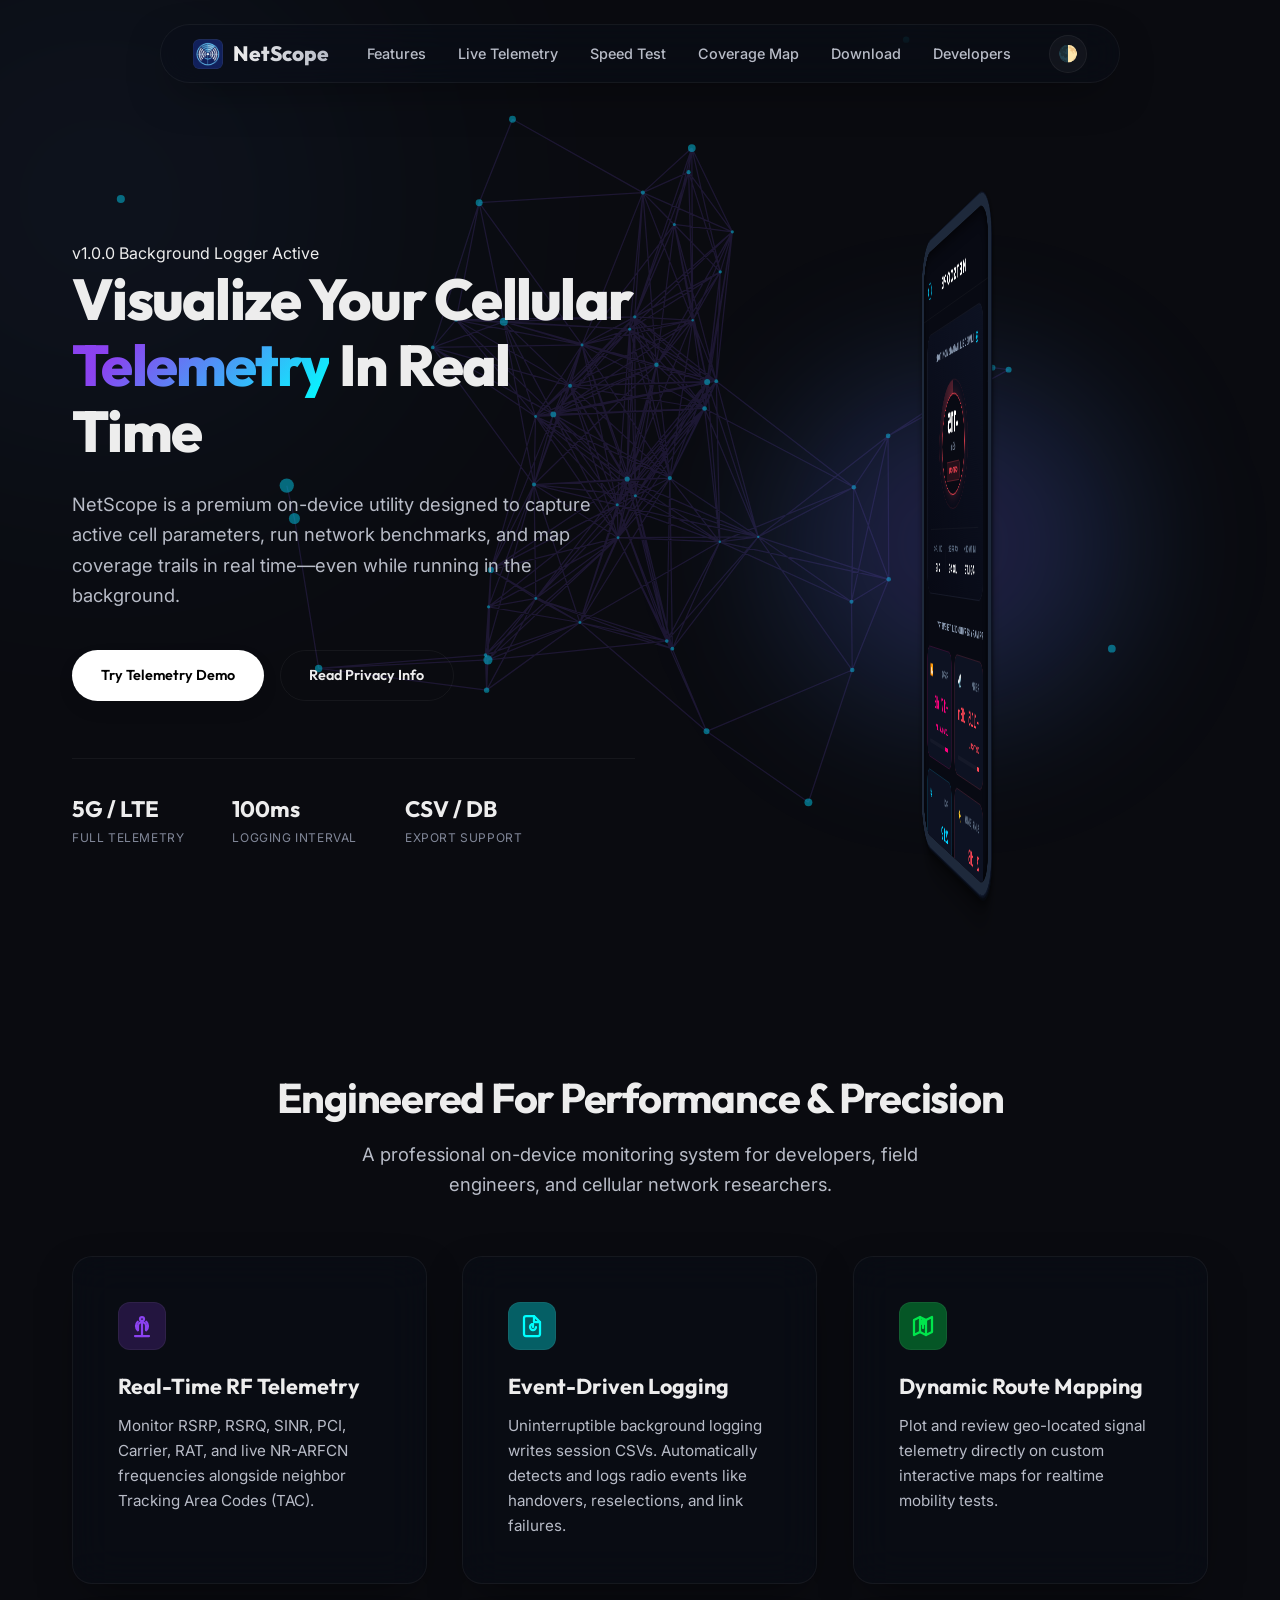
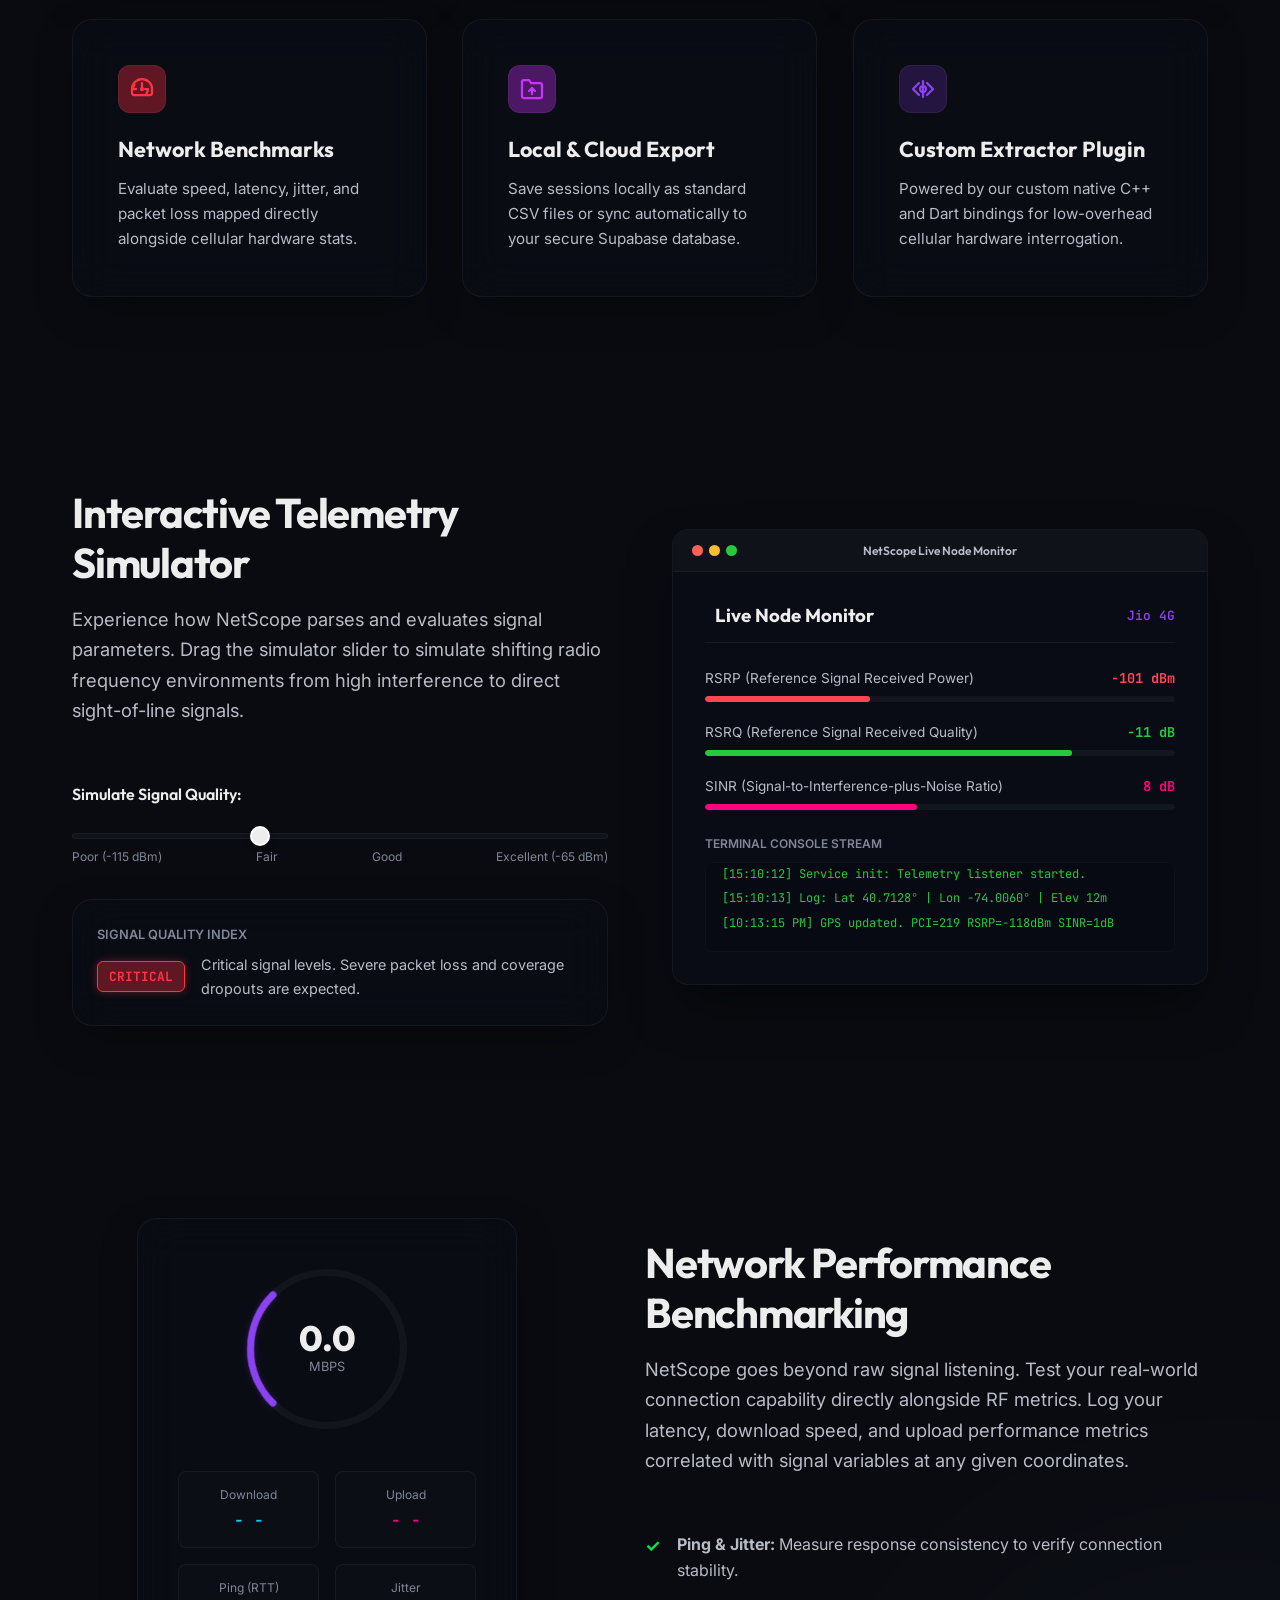
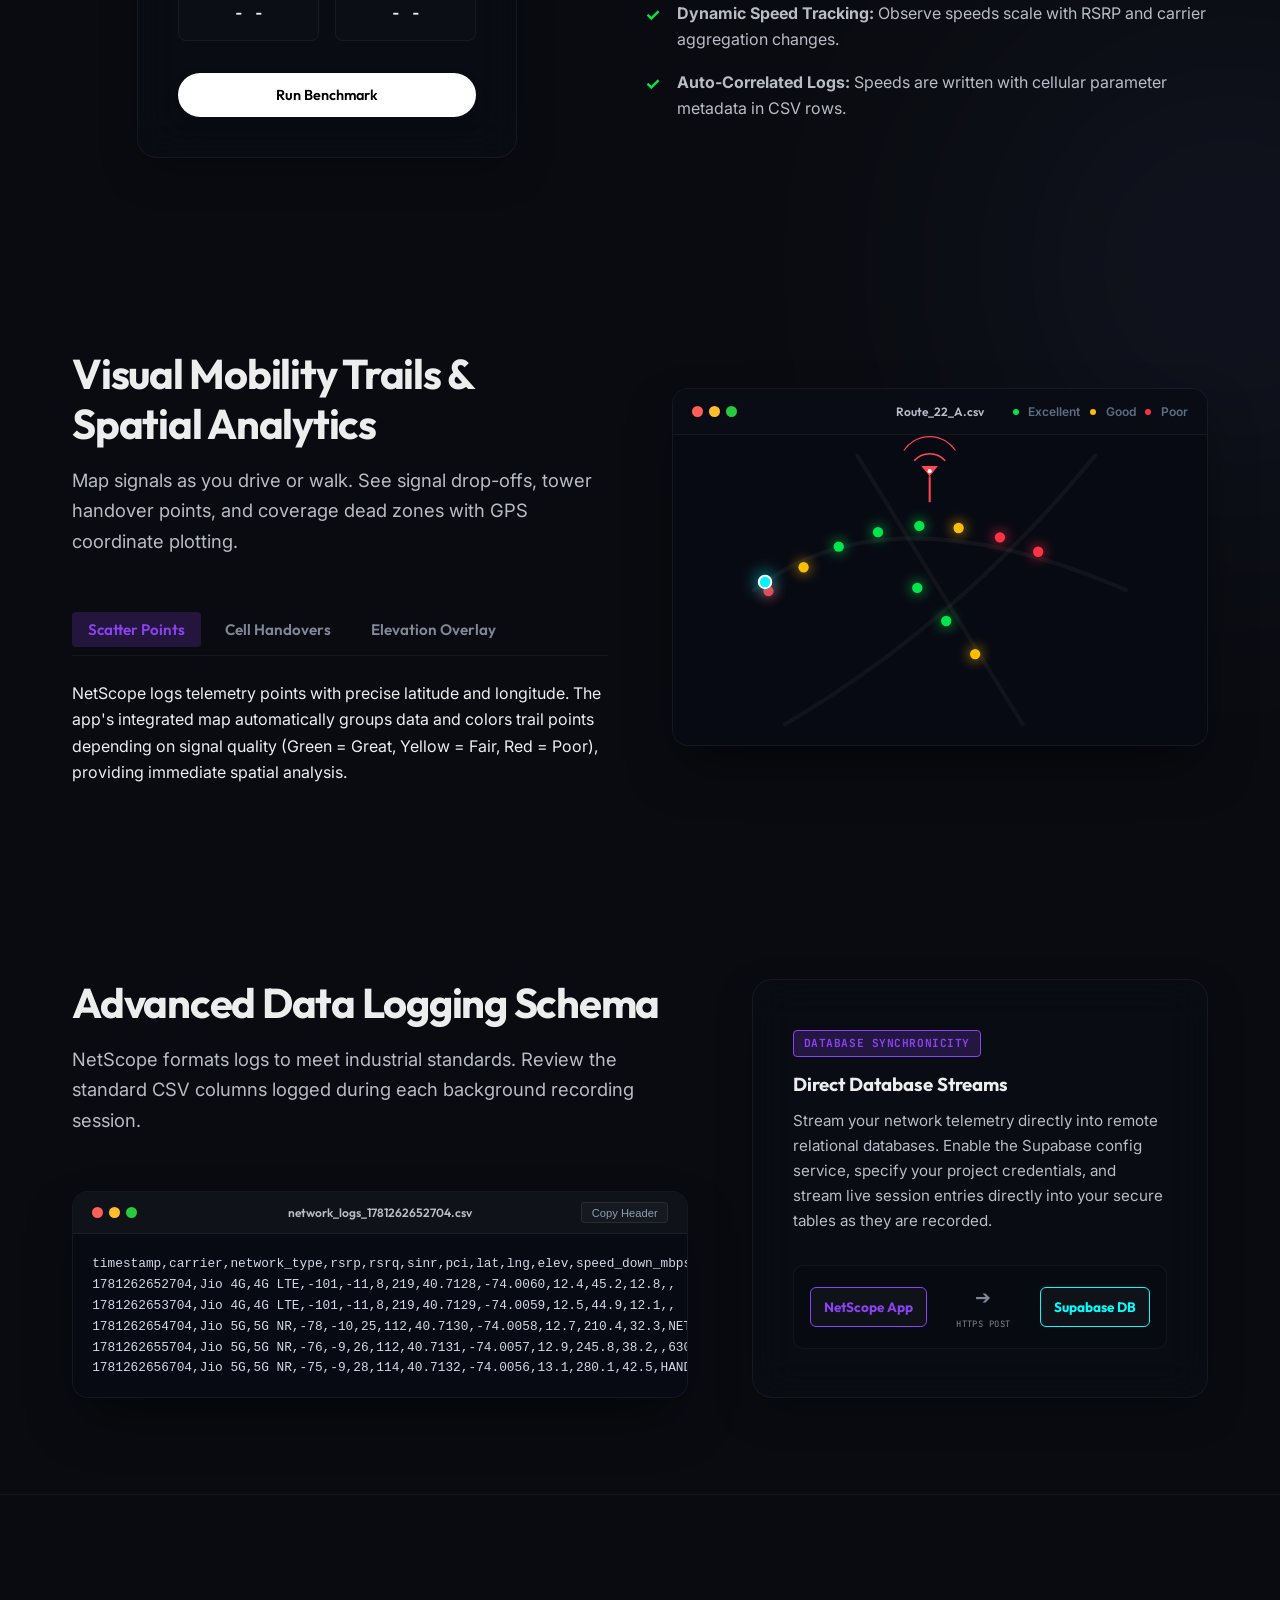
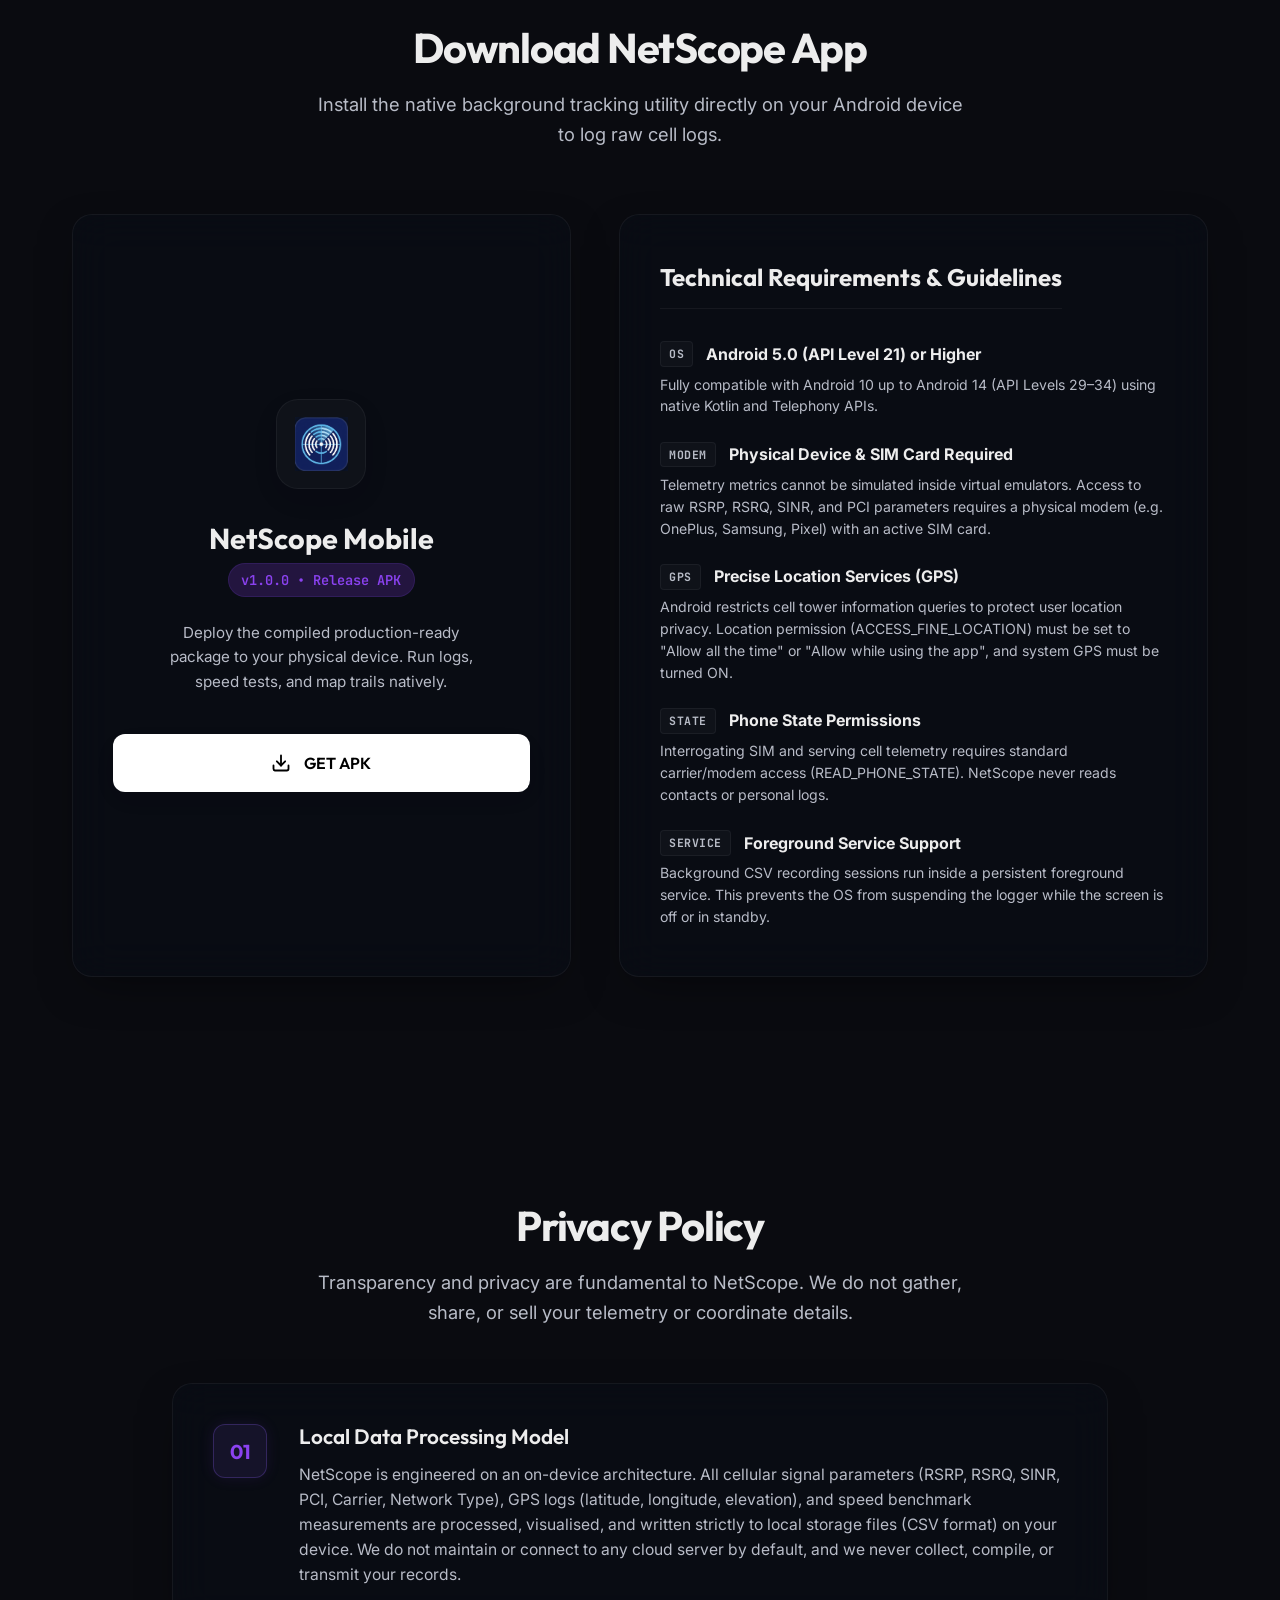
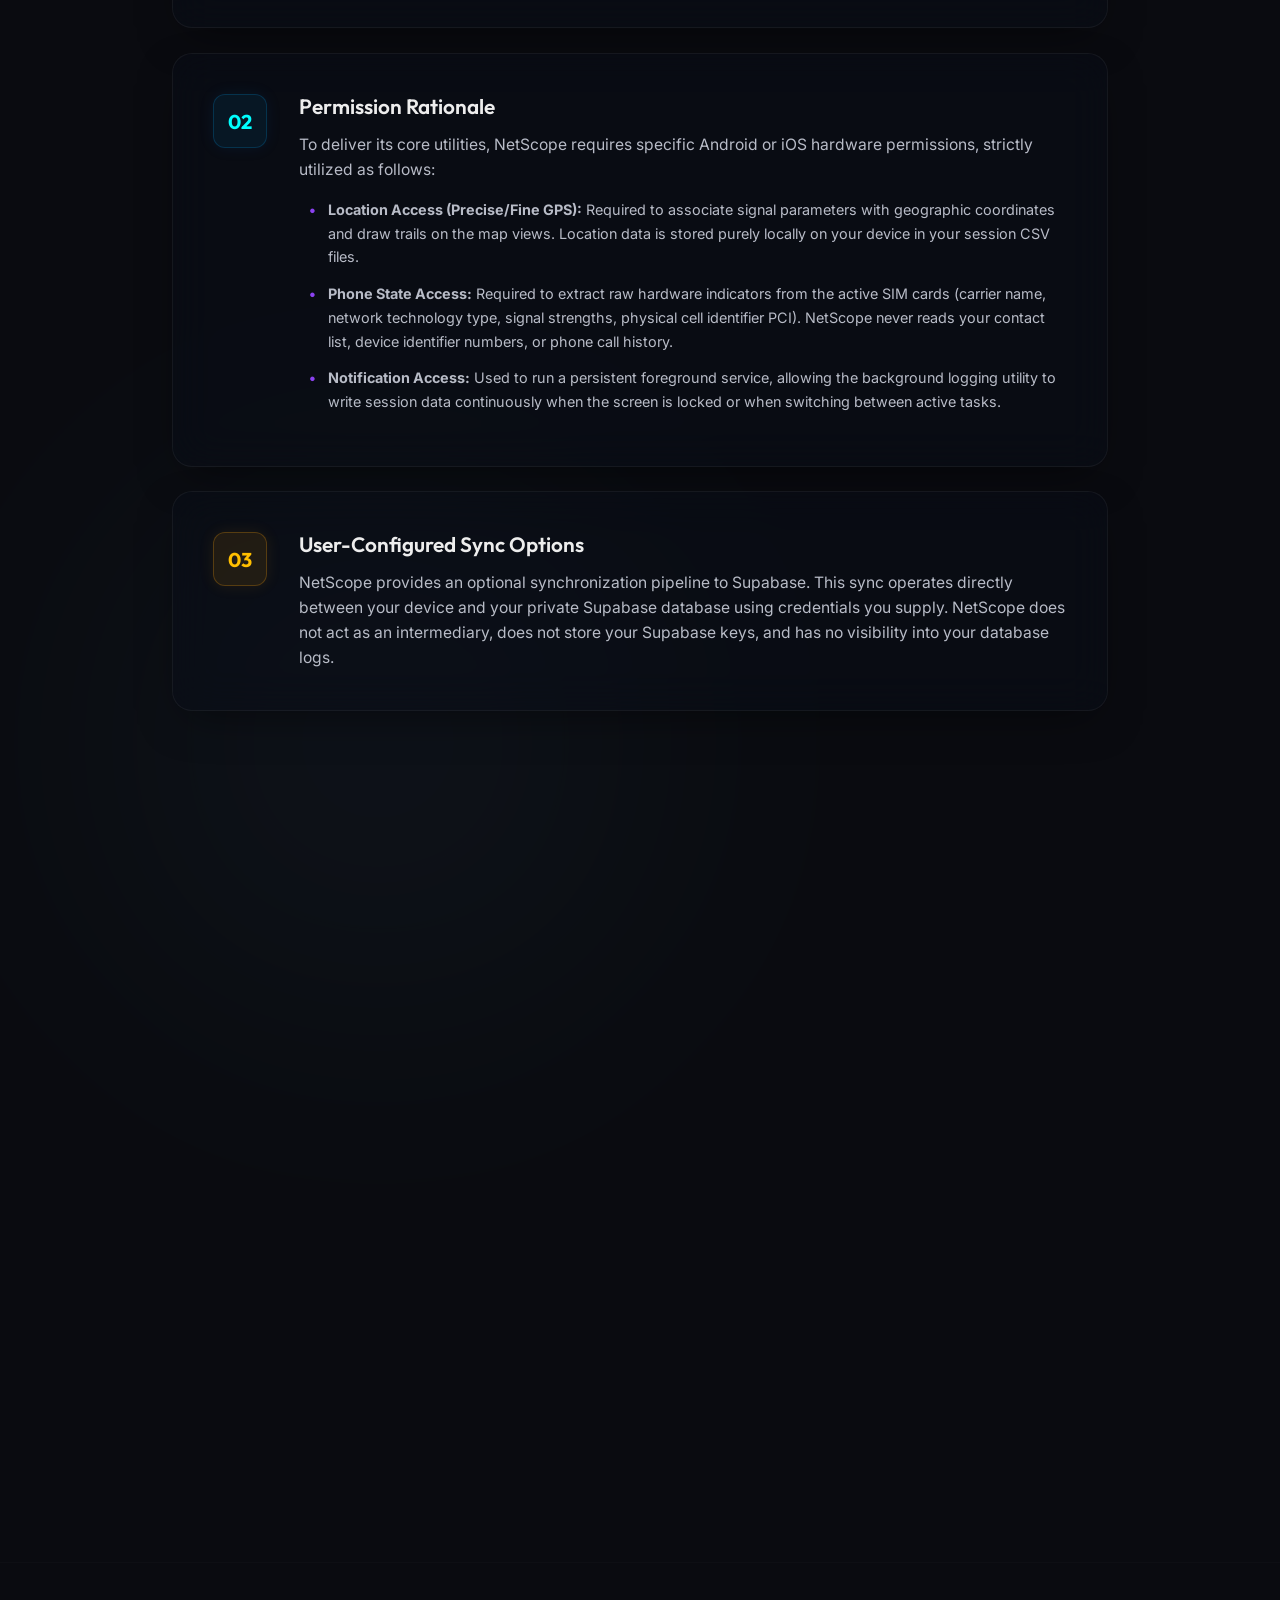
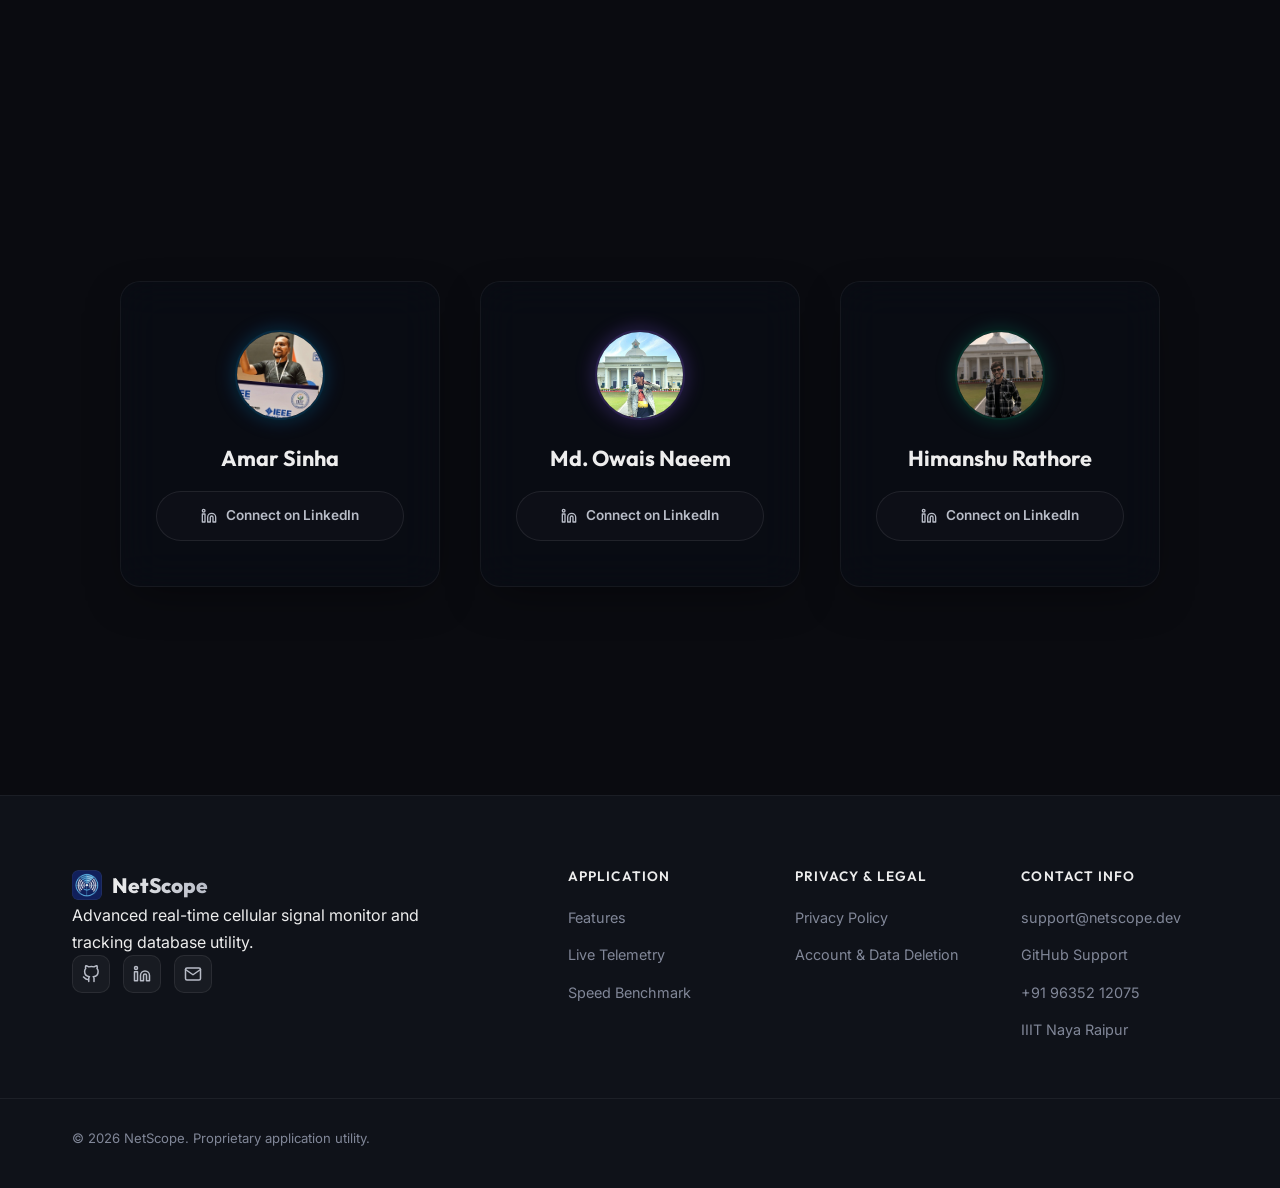
==== commit 2cb68438: "feat: add dedicated delete-account.html and privacy.html pages for Google Play compliance" ====
--- a/index.html
+++ b/index.html
@@ -816,6 +816,15 @@
                 metrics and identity.</p>
             </div>
           </div>
+
+          <!-- Card 6: Account & Telemetry Data Deletion (Google Play Compliance Anchor) -->
+          <div class="privacy-card glass reveal" style="--card-index: 5;" id="account-and-data-deletion">
+            <div class="privacy-badge badge-purple">06</div>
+            <div class="privacy-content">
+              <h3>Account &amp; Telemetry Data Deletion</h3>
+              <p>In accordance with Google Play Data Safety policies, users can permanently delete their authentication account (Email, Google, GitHub) and any synced cloud telemetry records directly in-app (via Settings &gt; Sign Out) or by emailing <a href="mailto:support@netscope.dev?subject=%5BNetScope%5D%20Account%20%26%20Data%20Deletion%20Request" style="color: var(--primary); text-decoration: underline;">support@netscope.dev</a>. See full instructions on our dedicated <a href="delete-account.html" style="color: var(--primary); text-decoration: underline; font-weight: 600;">Account Deletion Page</a>.</p>
+            </div>
+          </div>
         </div>
 
         <div class="privacy-section-footer text-center reveal">
@@ -894,18 +903,13 @@
 
   <!-- Footer -->
   <footer id="site-footer">
-    <div class="footer-top-accent"></div>
     <div class="container footer-container">
       <div class="footer-brand">
         <div class="logo">
           <img src="assets/logo.png" alt="NetScope App Icon" class="logo-img" loading="lazy">
           <span class="logo-text">NetScope</span>
         </div>
-        <p class="footer-tagline">Advanced real-time cellular signal monitor, RF diagnostics, and route tracking database utility.</p>
-        <div class="footer-status-badge">
-          <span class="status-pulse-dot"></span>
-          <span>Telemetry Core: v2.4.0 Active</span>
-        </div>
+        <p>Advanced real-time cellular signal monitor and tracking database utility.</p>
         <div class="footer-socials">
           <a href="https://github.com/GeekLuffy/NetScope" target="_blank" rel="noopener noreferrer" aria-label="GitHub" class="social-icon-link">
             <svg viewBox="0 0 24 24" fill="none" stroke="currentColor" stroke-width="2" stroke-linecap="round" stroke-linejoin="round">
@@ -933,46 +937,24 @@
           <a href="#features">Features</a>
           <a href="#telemetry">Live Telemetry</a>
           <a href="#speed-test">Speed Benchmark</a>
-          <a href="#coverage-map">Route Mapping</a>
         </div>
         <div class="link-col">
-          <h4>Privacy & Legal</h4>
-          <a href="#privacy">Privacy Policy</a>
-          <a href="#privacy">Data Processing</a>
-          <a href="#privacy">Telemetry Security</a>
-          <a href="https://github.com/GeekLuffy/NetScope/blob/main/LICENSE" target="_blank" rel="noopener noreferrer">MIT License</a>
-        </div>
-        <div class="link-col contact-col">
-          <h4>Contact & Support</h4>
-          <a href="mailto:support@netscope.dev" class="footer-contact-item">
-            <svg viewBox="0 0 24 24" fill="none" stroke="currentColor" stroke-width="2" stroke-linecap="round" stroke-linejoin="round"><path d="M4 4h16c1.1 0 2 .9 2 2v12c0 1.1-.9 2-2 2H4c-1.1 0-2-.9-2-2V6c0-1.1.9-2 2-2z"></path><polyline points="22,6 12,13 2,6"></polyline></svg>
-            <span>support@netscope.dev</span>
-          </a>
-          <a href="https://github.com/GeekLuffy/NetScope" target="_blank" rel="noopener noreferrer" class="footer-contact-item">
-            <svg viewBox="0 0 24 24" fill="none" stroke="currentColor" stroke-width="2" stroke-linecap="round" stroke-linejoin="round"><path d="M9 19c-5 1.5-5-2.5-7-3m14 6v-3.87a3.37 3.37 0 0 0-.94-2.61c3.14-.35 6.44-1.54 6.44-7A5.44 5.44 0 0 0 20 4.77 5.07 5.07 0 0 0 19.91 1S18.73.65 16 2.48a13.38 13.38 0 0 0-7 0C6.27.65 5.09 1 5.09 1A5.07 5.07 0 0 0 5 4.77a5.44 5.44 0 0 0-1.5 3.78c0 5.42 3.3 6.61 6.44 7A3.37 3.37 0 0 0 9 18.13V22"></path></svg>
-            <span>GitHub Support</span>
-          </a>
-          <a href="tel:+919635212075" class="footer-contact-item">
-            <svg viewBox="0 0 24 24" fill="none" stroke="currentColor" stroke-width="2" stroke-linecap="round" stroke-linejoin="round"><path d="M22 16.92v3a2 2 0 0 1-2.18 2 19.79 19.79 0 0 1-8.63-3.07 19.5 19.5 0 0 1-6-6 19.79 19.79 0 0 1-3.07-8.67A2 2 0 0 1 4.11 2h3a2 2 0 0 1 2 1.72 12.84 12.84 0 0 0 .7 2.81 2 2 0 0 1-.45 2.11L8.09 9.91a16 16 0 0 0 6 6l1.27-1.27a2 2 0 0 1 2.11-.45 12.84 12.84 0 0 0 2.81.7A2 2 0 0 1 22 16.92z"></path></svg>
-            <span>+91 96352 12075</span>
-          </a>
-          <a href="https://maps.google.com/?q=IIIT+Naya+Raipur" target="_blank" rel="noopener noreferrer" class="footer-contact-item">
-            <svg viewBox="0 0 24 24" fill="none" stroke="currentColor" stroke-width="2" stroke-linecap="round" stroke-linejoin="round"><path d="M21 10c0 7-9 13-9 13s-9-6-9-13a9 9 0 0 1 18 0z"></path><circle cx="12" cy="10" r="3"></circle></svg>
-            <span>IIIT Naya Raipur</span>
-          </a>
+          <h4>Privacy &amp; Legal</h4>
+          <a href="privacy.html">Privacy Policy</a>
+          <a href="delete-account.html">Account &amp; Data Deletion</a>
+        </div>
+        <div class="link-col">
+          <h4>Contact Info</h4>
+          <a href="mailto:support@netscope.dev">support@netscope.dev</a>
+          <a href="https://github.com/GeekLuffy/NetScope" target="_blank" rel="noopener noreferrer">GitHub Support</a>
+          <a href="tel:+919635212075" class="footer-contact-link">+91 96352 12075</a>
+          <a href="https://maps.google.com/?q=IIIT+Naya+Raipur" target="_blank" rel="noopener noreferrer" class="footer-address-link">IIIT Naya Raipur</a>
         </div>
       </div>
     </div>
     <div class="footer-bottom">
       <div class="container footer-bottom-container">
-        <p>&copy; 2026 NetScope. Engineered for cellular telemetry & RF diagnostics.</p>
-        <div class="footer-bottom-links">
-          <a href="#privacy">Privacy</a>
-          <span class="footer-separator">&bull;</span>
-          <a href="#privacy">Terms</a>
-          <span class="footer-separator">&bull;</span>
-          <a href="https://github.com/GeekLuffy/NetScope" target="_blank" rel="noopener noreferrer">v2.4.0 Core</a>
-        </div>
+        <p>&copy; 2026 NetScope. Proprietary application utility.</p>
       </div>
     </div>
   </footer>
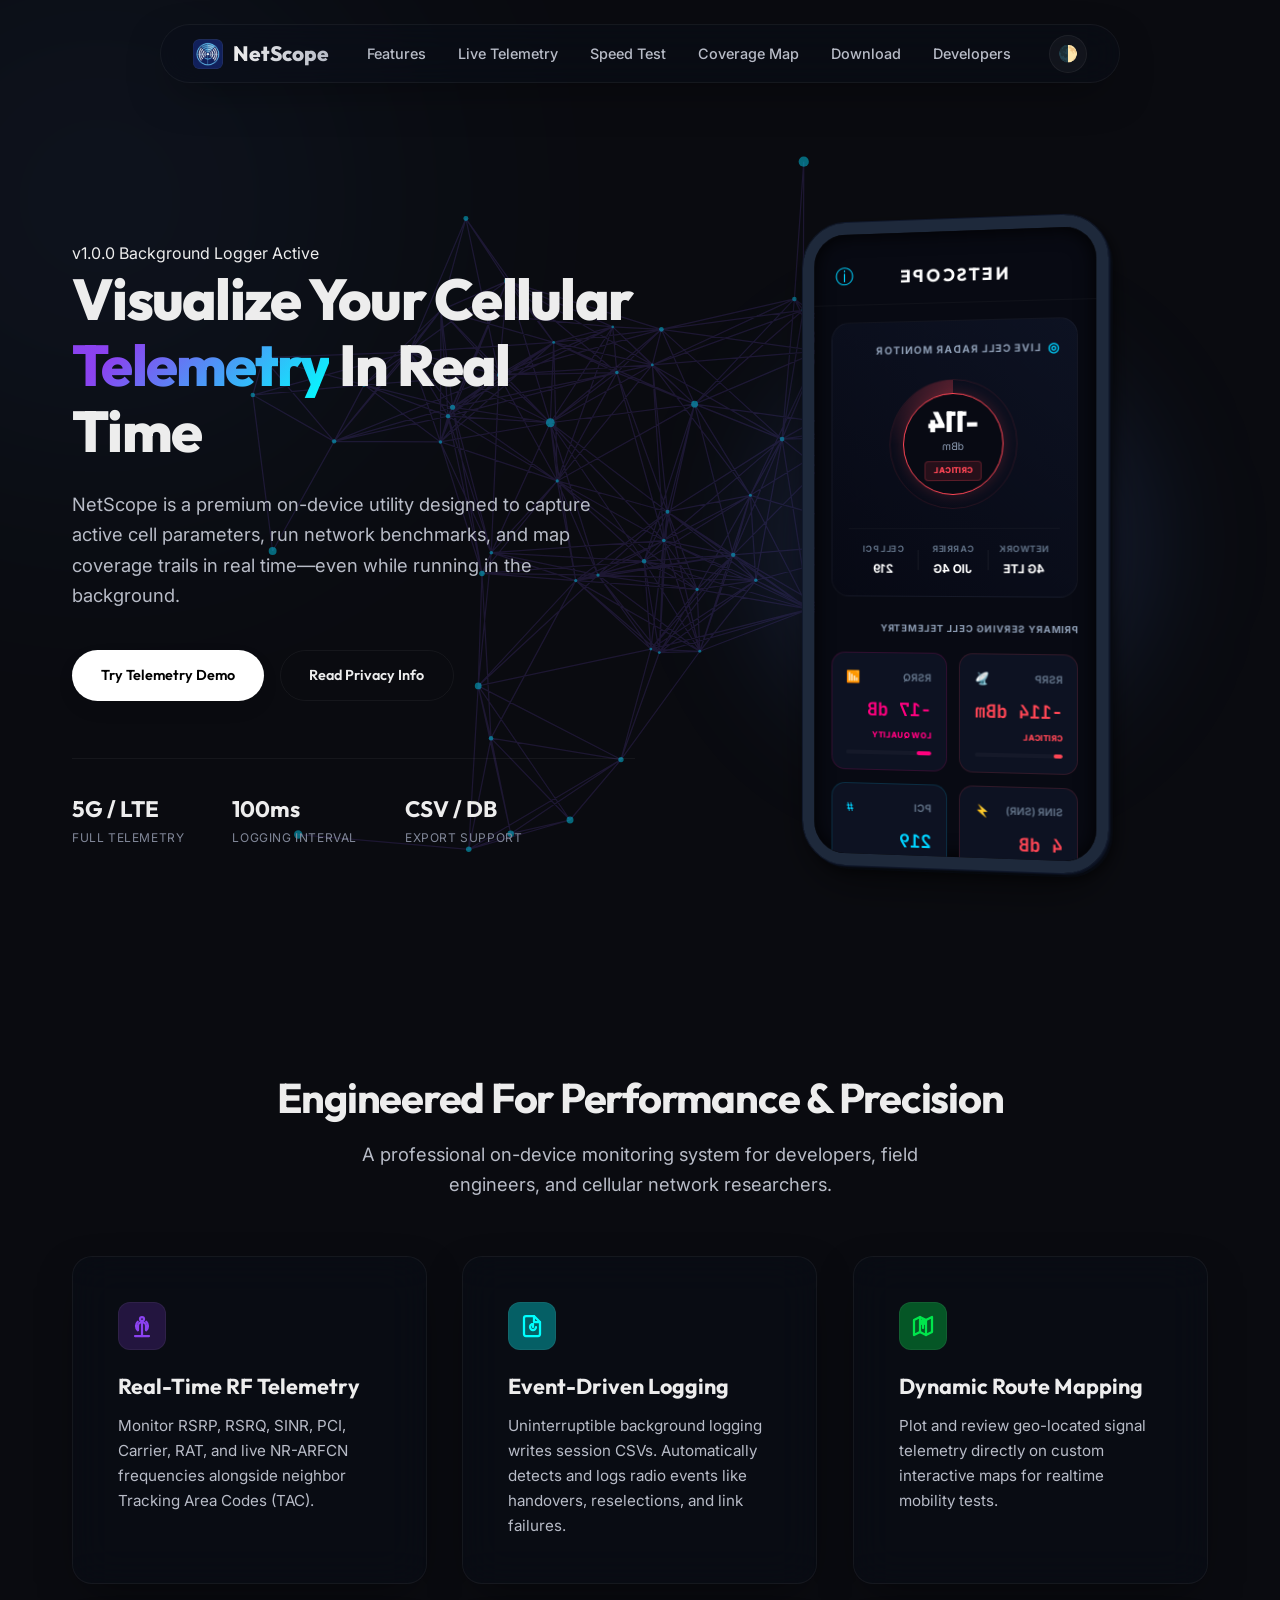
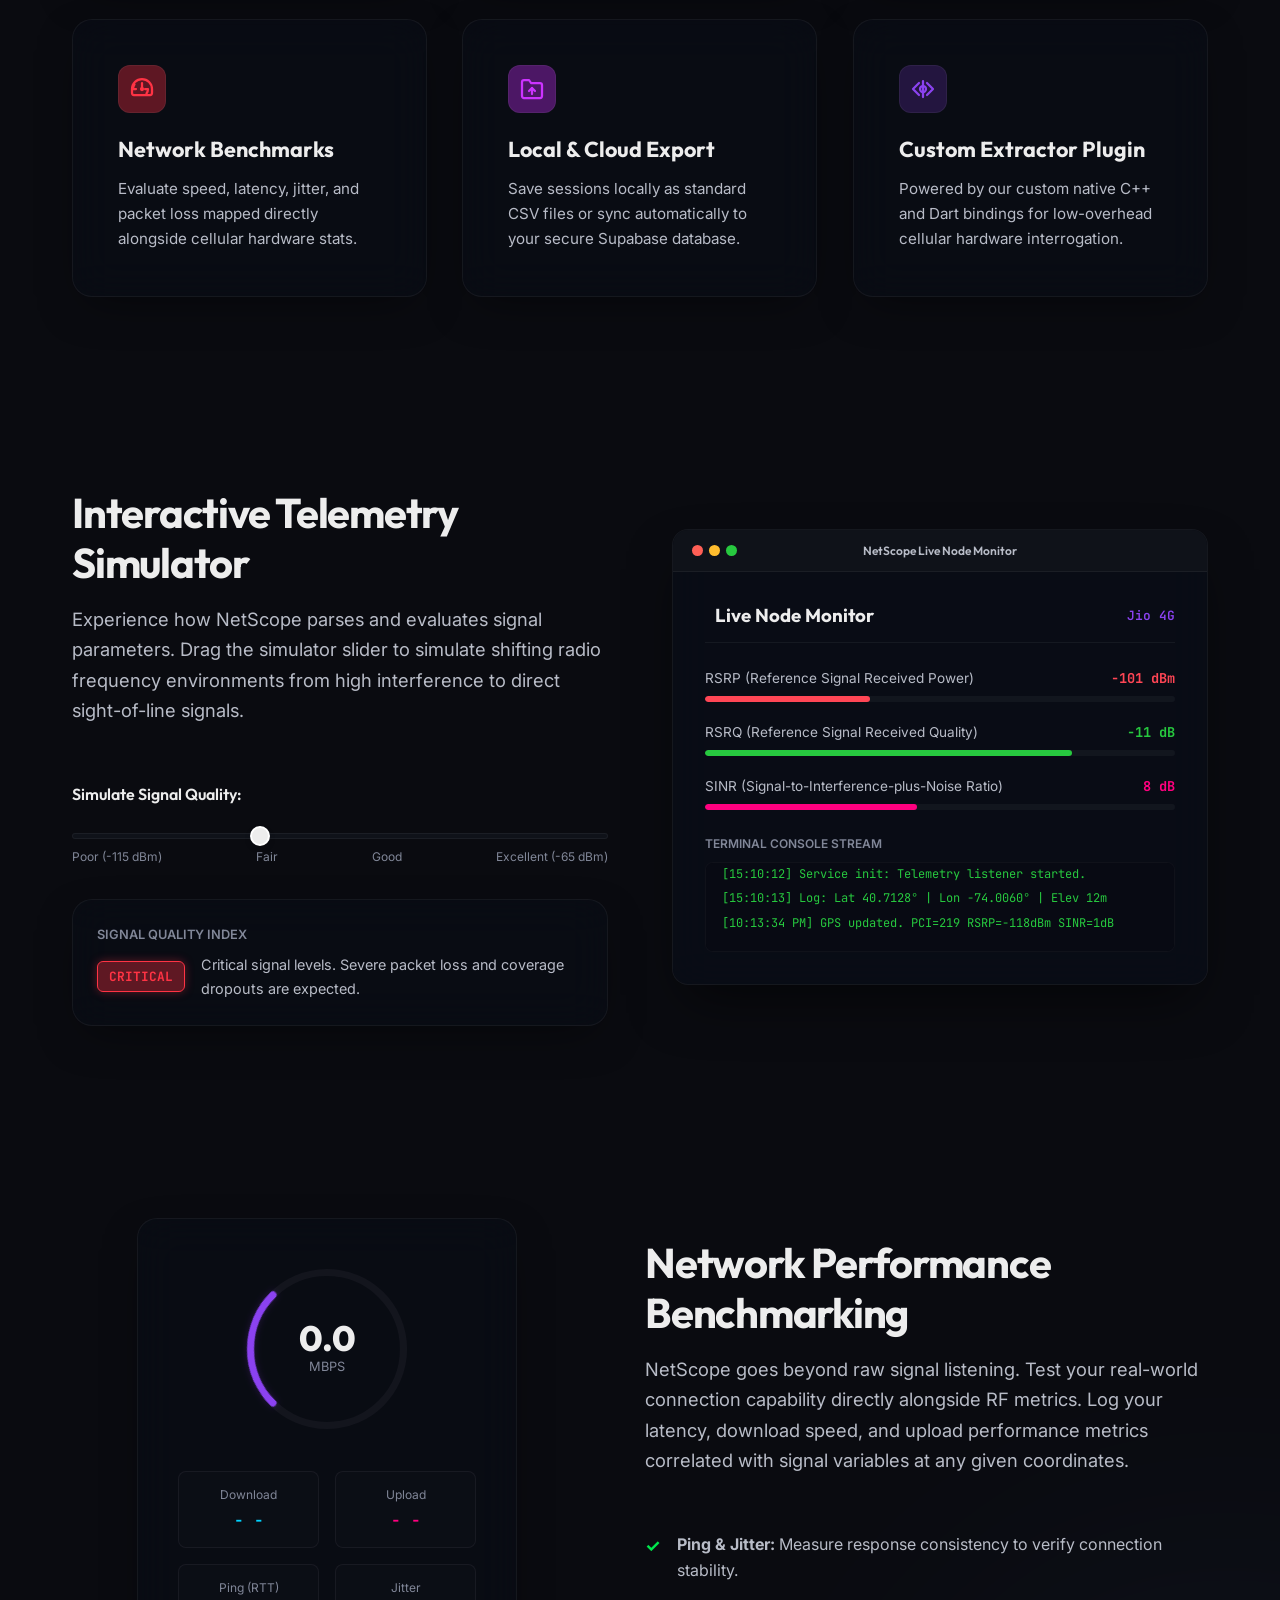
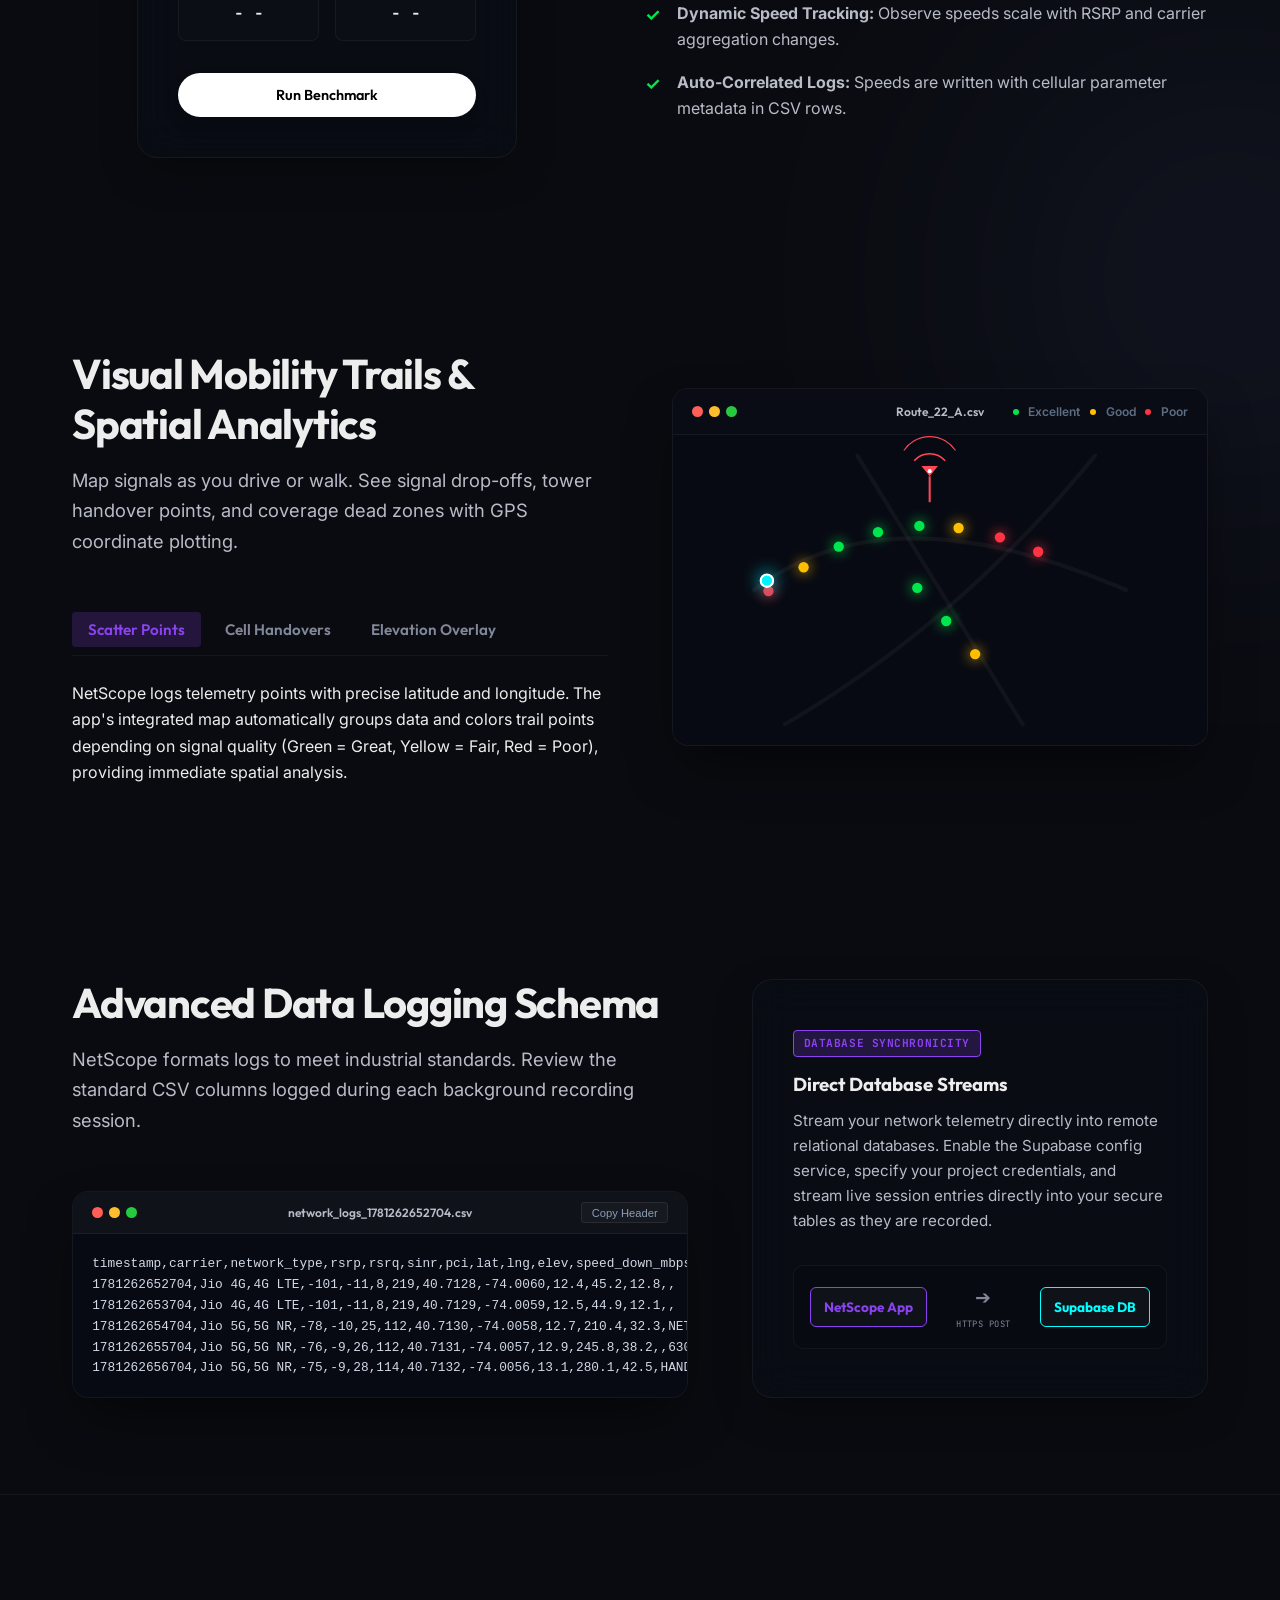
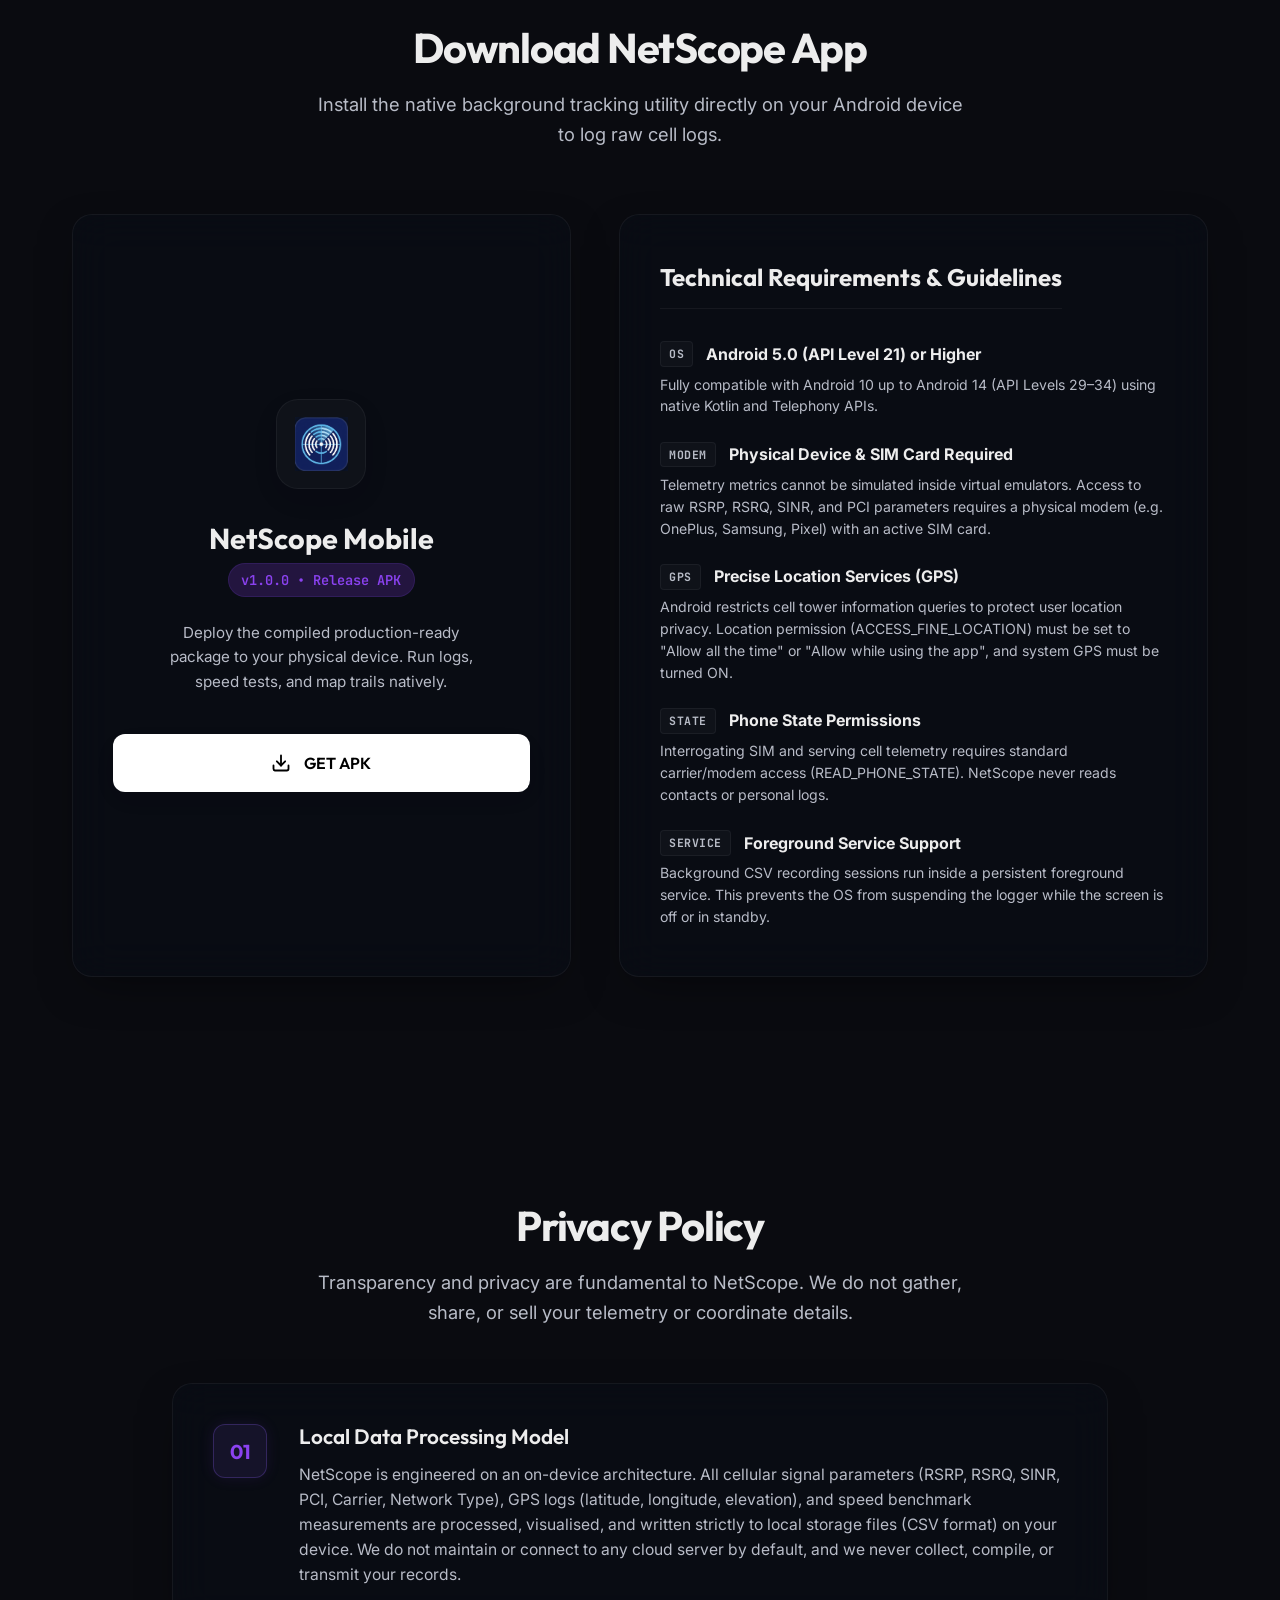
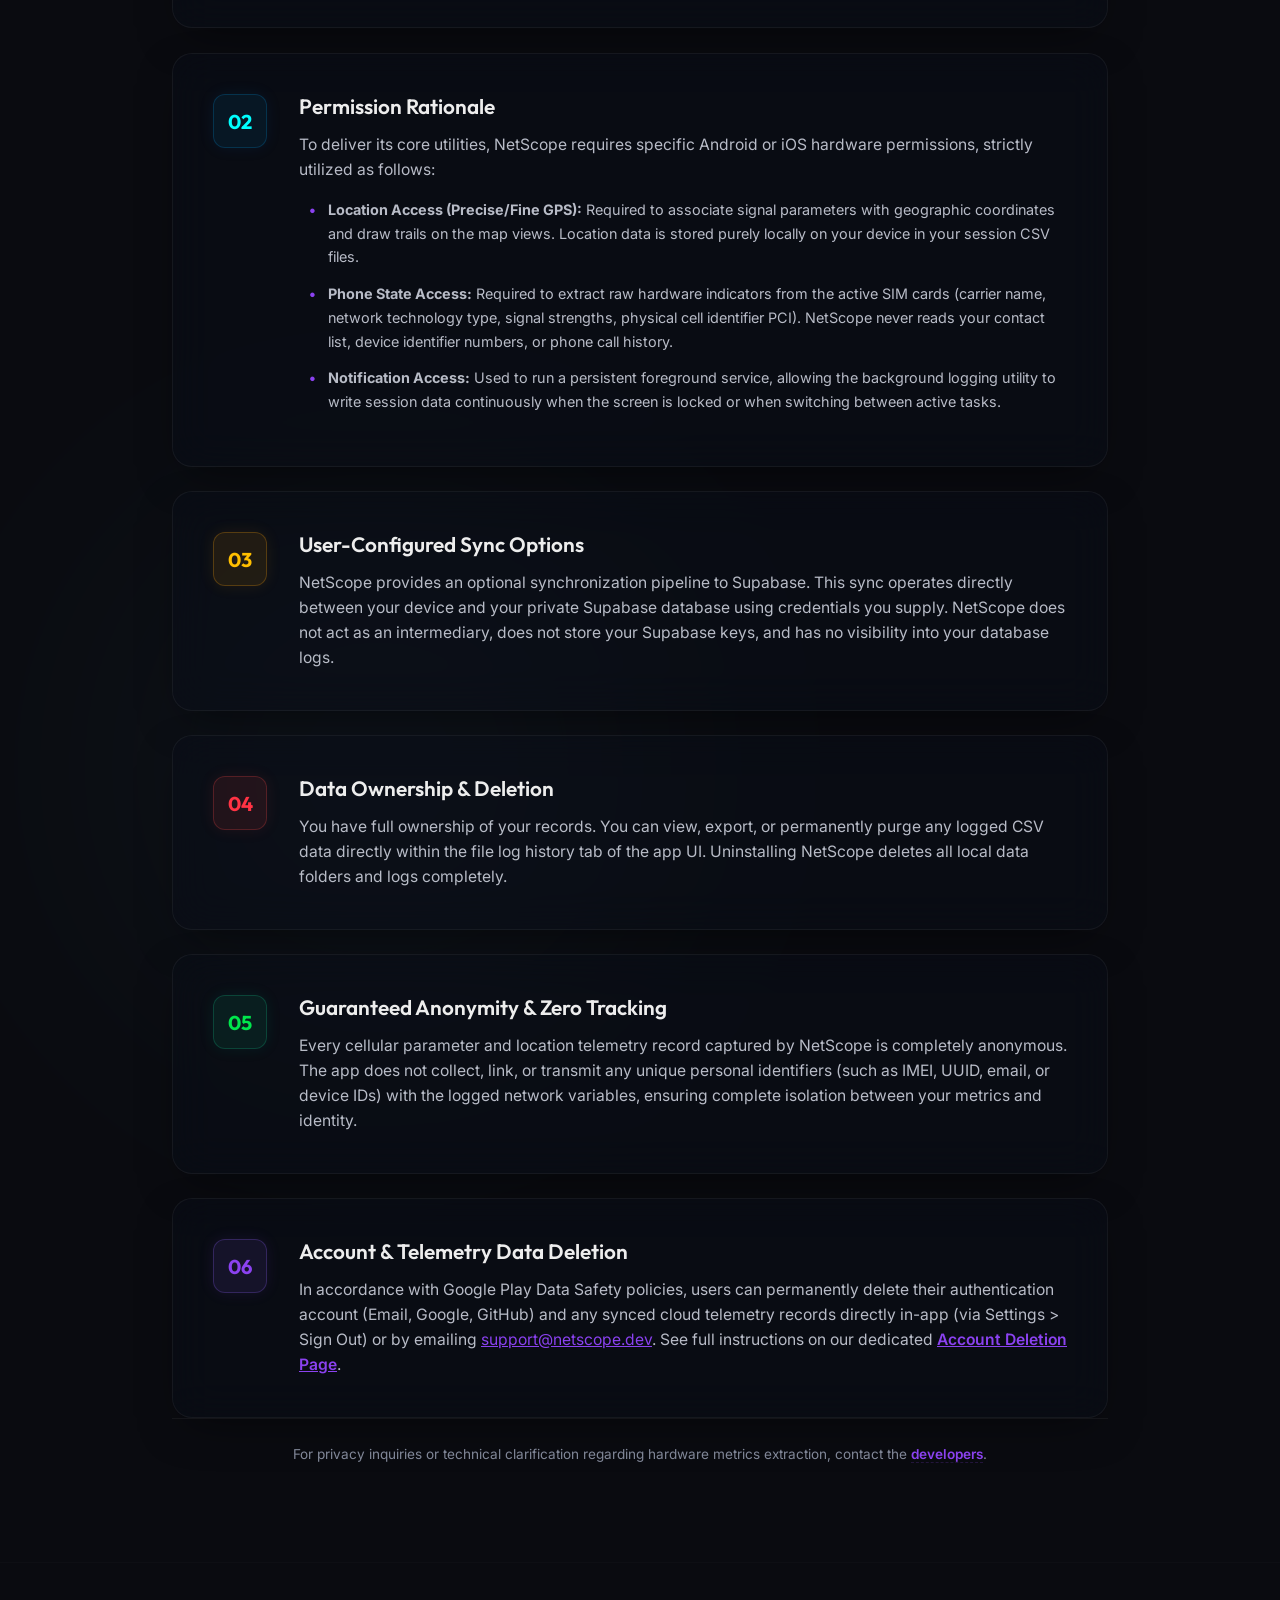
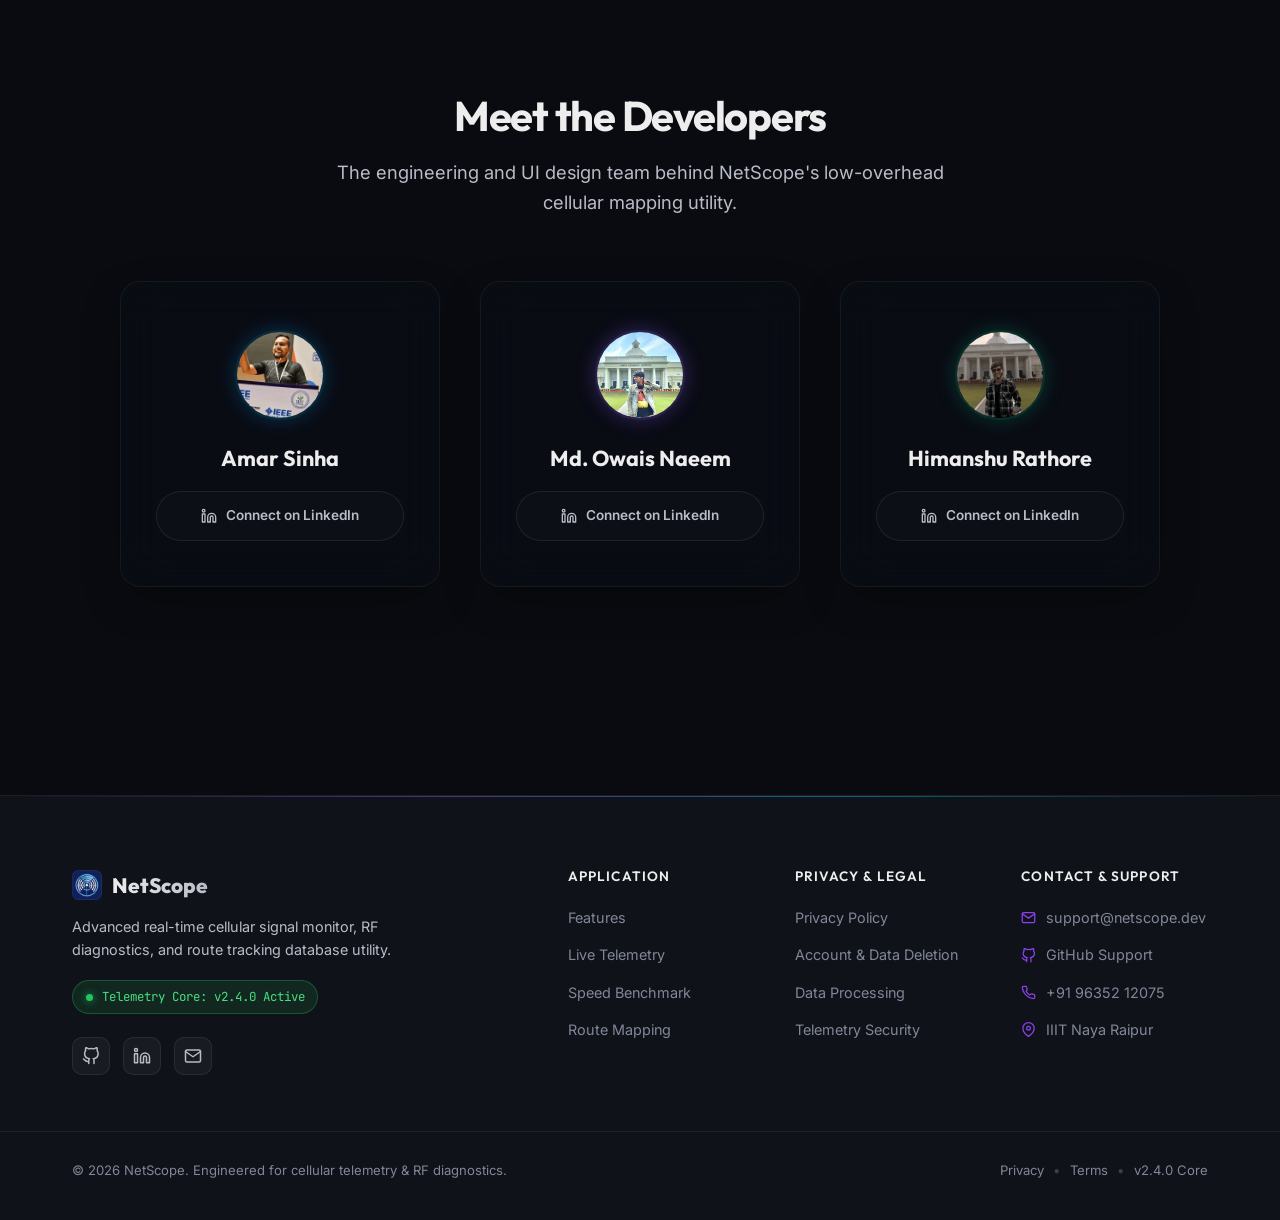
==== commit 2bdcb0d5: "Merge remote-tracking branch 'amar/main' and integrate modernized footer with privacy & account dele" ====
--- a/index.html
+++ b/index.html
@@ -903,13 +903,18 @@
 
   <!-- Footer -->
   <footer id="site-footer">
+    <div class="footer-top-accent"></div>
     <div class="container footer-container">
       <div class="footer-brand">
         <div class="logo">
           <img src="assets/logo.png" alt="NetScope App Icon" class="logo-img" loading="lazy">
           <span class="logo-text">NetScope</span>
         </div>
-        <p>Advanced real-time cellular signal monitor and tracking database utility.</p>
+        <p class="footer-tagline">Advanced real-time cellular signal monitor, RF diagnostics, and route tracking database utility.</p>
+        <div class="footer-status-badge">
+          <span class="status-pulse-dot"></span>
+          <span>Telemetry Core: v2.4.0 Active</span>
+        </div>
         <div class="footer-socials">
           <a href="https://github.com/GeekLuffy/NetScope" target="_blank" rel="noopener noreferrer" aria-label="GitHub" class="social-icon-link">
             <svg viewBox="0 0 24 24" fill="none" stroke="currentColor" stroke-width="2" stroke-linecap="round" stroke-linejoin="round">
@@ -937,24 +942,46 @@
           <a href="#features">Features</a>
           <a href="#telemetry">Live Telemetry</a>
           <a href="#speed-test">Speed Benchmark</a>
+          <a href="#coverage-map">Route Mapping</a>
         </div>
         <div class="link-col">
           <h4>Privacy &amp; Legal</h4>
           <a href="privacy.html">Privacy Policy</a>
           <a href="delete-account.html">Account &amp; Data Deletion</a>
-        </div>
-        <div class="link-col">
-          <h4>Contact Info</h4>
-          <a href="mailto:support@netscope.dev">support@netscope.dev</a>
-          <a href="https://github.com/GeekLuffy/NetScope" target="_blank" rel="noopener noreferrer">GitHub Support</a>
-          <a href="tel:+919635212075" class="footer-contact-link">+91 96352 12075</a>
-          <a href="https://maps.google.com/?q=IIIT+Naya+Raipur" target="_blank" rel="noopener noreferrer" class="footer-address-link">IIIT Naya Raipur</a>
+          <a href="#privacy">Data Processing</a>
+          <a href="#privacy">Telemetry Security</a>
+        </div>
+        <div class="link-col contact-col">
+          <h4>Contact & Support</h4>
+          <a href="mailto:support@netscope.dev" class="footer-contact-item">
+            <svg viewBox="0 0 24 24" fill="none" stroke="currentColor" stroke-width="2" stroke-linecap="round" stroke-linejoin="round"><path d="M4 4h16c1.1 0 2 .9 2 2v12c0 1.1-.9 2-2 2H4c-1.1 0-2-.9-2-2V6c0-1.1.9-2 2-2z"></path><polyline points="22,6 12,13 2,6"></polyline></svg>
+            <span>support@netscope.dev</span>
+          </a>
+          <a href="https://github.com/GeekLuffy/NetScope" target="_blank" rel="noopener noreferrer" class="footer-contact-item">
+            <svg viewBox="0 0 24 24" fill="none" stroke="currentColor" stroke-width="2" stroke-linecap="round" stroke-linejoin="round"><path d="M9 19c-5 1.5-5-2.5-7-3m14 6v-3.87a3.37 3.37 0 0 0-.94-2.61c3.14-.35 6.44-1.54 6.44-7A5.44 5.44 0 0 0 20 4.77 5.07 5.07 0 0 0 19.91 1S18.73.65 16 2.48a13.38 13.38 0 0 0-7 0C6.27.65 5.09 1 5.09 1A5.07 5.07 0 0 0 5 4.77a5.44 5.44 0 0 0-1.5 3.78c0 5.42 3.3 6.61 6.44 7A3.37 3.37 0 0 0 9 18.13V22"></path></svg>
+            <span>GitHub Support</span>
+          </a>
+          <a href="tel:+919635212075" class="footer-contact-item">
+            <svg viewBox="0 0 24 24" fill="none" stroke="currentColor" stroke-width="2" stroke-linecap="round" stroke-linejoin="round"><path d="M22 16.92v3a2 2 0 0 1-2.18 2 19.79 19.79 0 0 1-8.63-3.07 19.5 19.5 0 0 1-6-6 19.79 19.79 0 0 1-3.07-8.67A2 2 0 0 1 4.11 2h3a2 2 0 0 1 2 1.72 12.84 12.84 0 0 0 .7 2.81 2 2 0 0 1-.45 2.11L8.09 9.91a16 16 0 0 0 6 6l1.27-1.27a2 2 0 0 1 2.11-.45 12.84 12.84 0 0 0 2.81.7A2 2 0 0 1 22 16.92z"></path></svg>
+            <span>+91 96352 12075</span>
+          </a>
+          <a href="https://maps.google.com/?q=IIIT+Naya+Raipur" target="_blank" rel="noopener noreferrer" class="footer-contact-item">
+            <svg viewBox="0 0 24 24" fill="none" stroke="currentColor" stroke-width="2" stroke-linecap="round" stroke-linejoin="round"><path d="M21 10c0 7-9 13-9 13s-9-6-9-13a9 9 0 0 1 18 0z"></path><circle cx="12" cy="10" r="3"></circle></svg>
+            <span>IIIT Naya Raipur</span>
+          </a>
         </div>
       </div>
     </div>
     <div class="footer-bottom">
       <div class="container footer-bottom-container">
-        <p>&copy; 2026 NetScope. Proprietary application utility.</p>
+        <p>&copy; 2026 NetScope. Engineered for cellular telemetry & RF diagnostics.</p>
+        <div class="footer-bottom-links">
+          <a href="#privacy">Privacy</a>
+          <span class="footer-separator">&bull;</span>
+          <a href="#privacy">Terms</a>
+          <span class="footer-separator">&bull;</span>
+          <a href="https://github.com/GeekLuffy/NetScope" target="_blank" rel="noopener noreferrer">v2.4.0 Core</a>
+        </div>
       </div>
     </div>
   </footer>
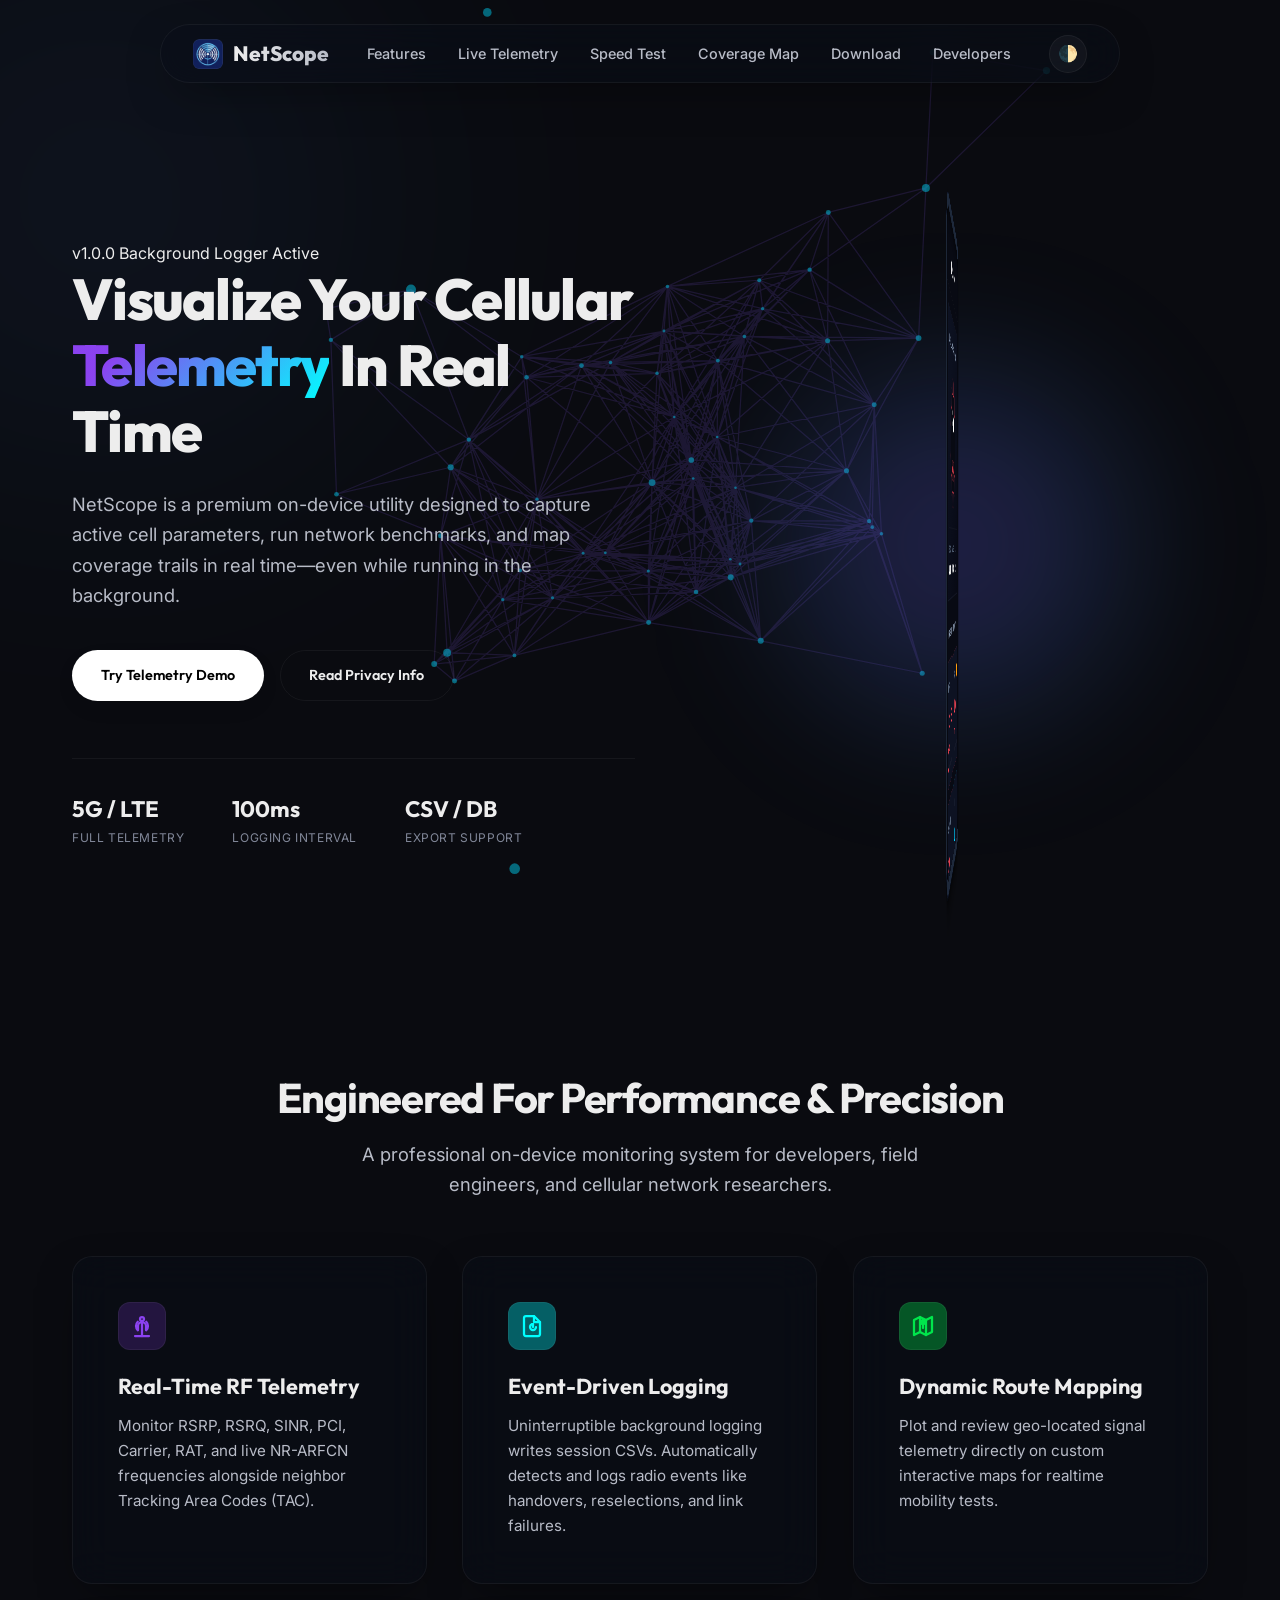
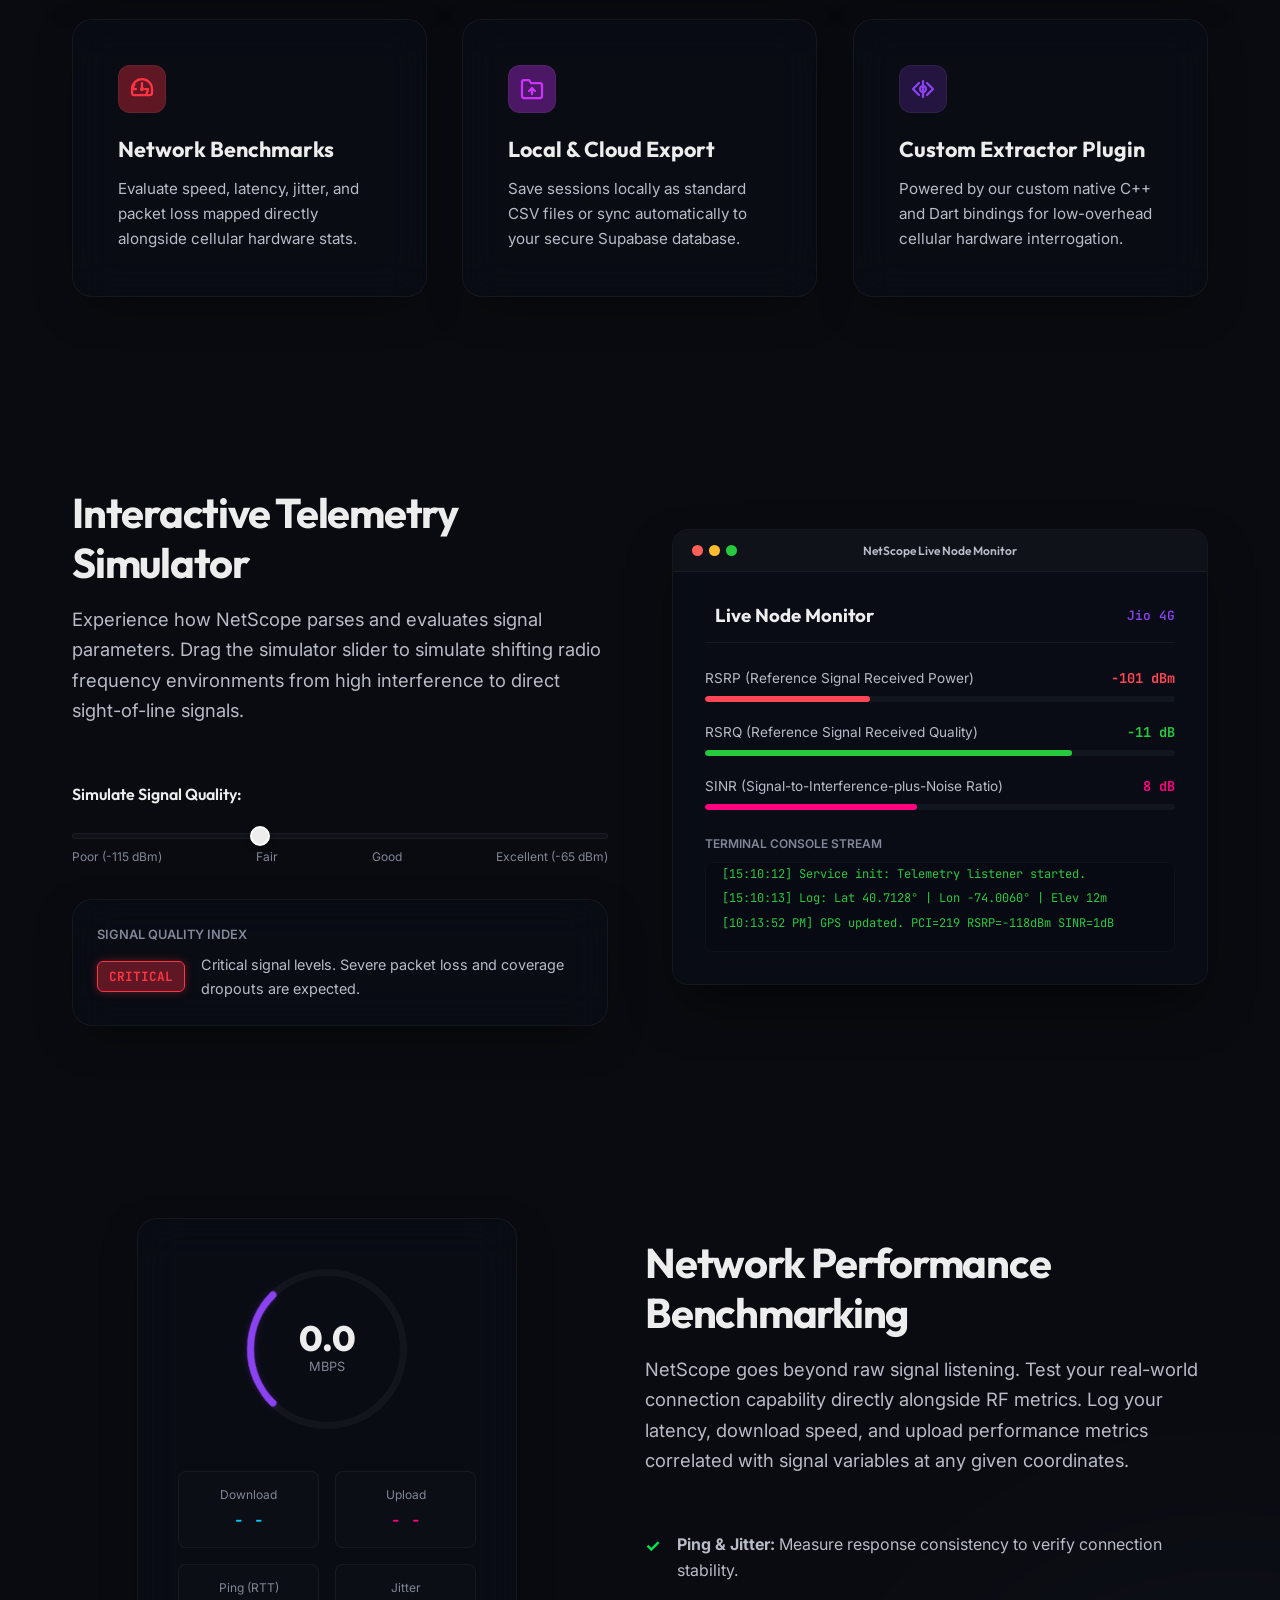
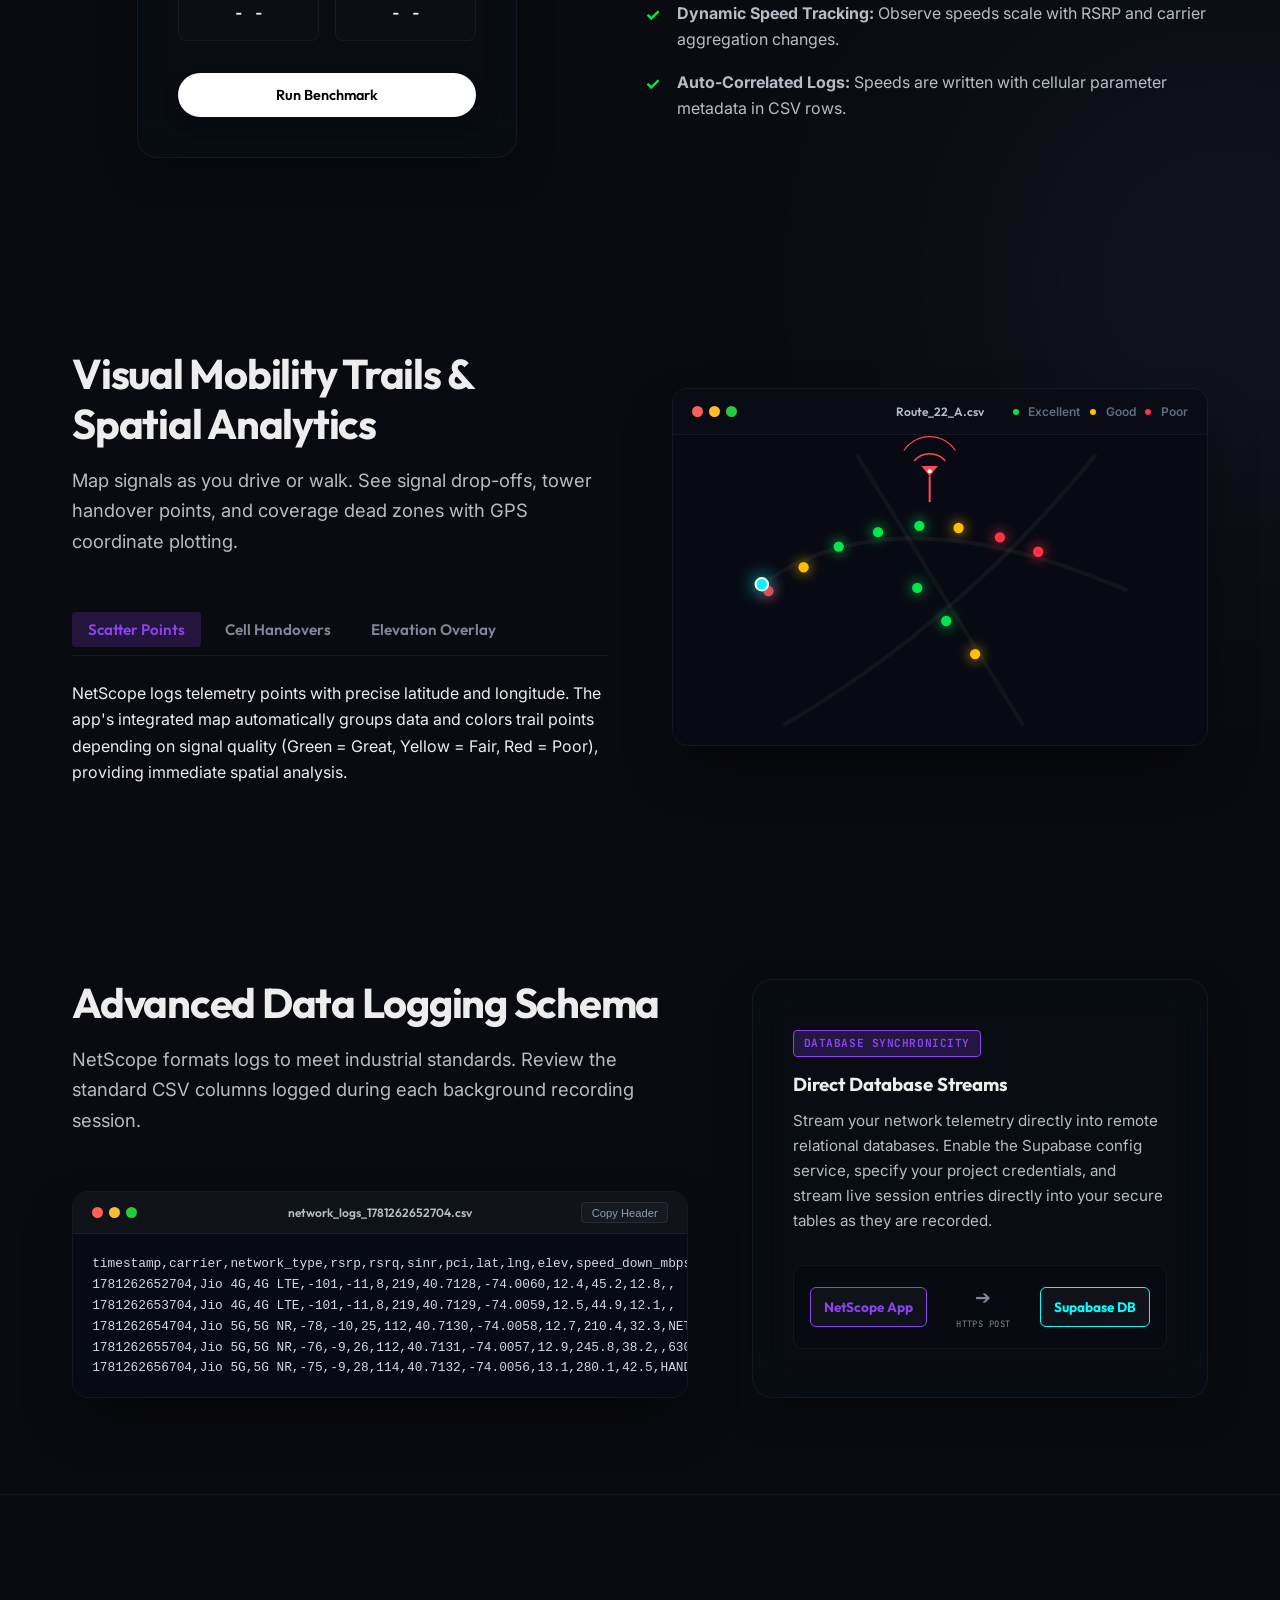
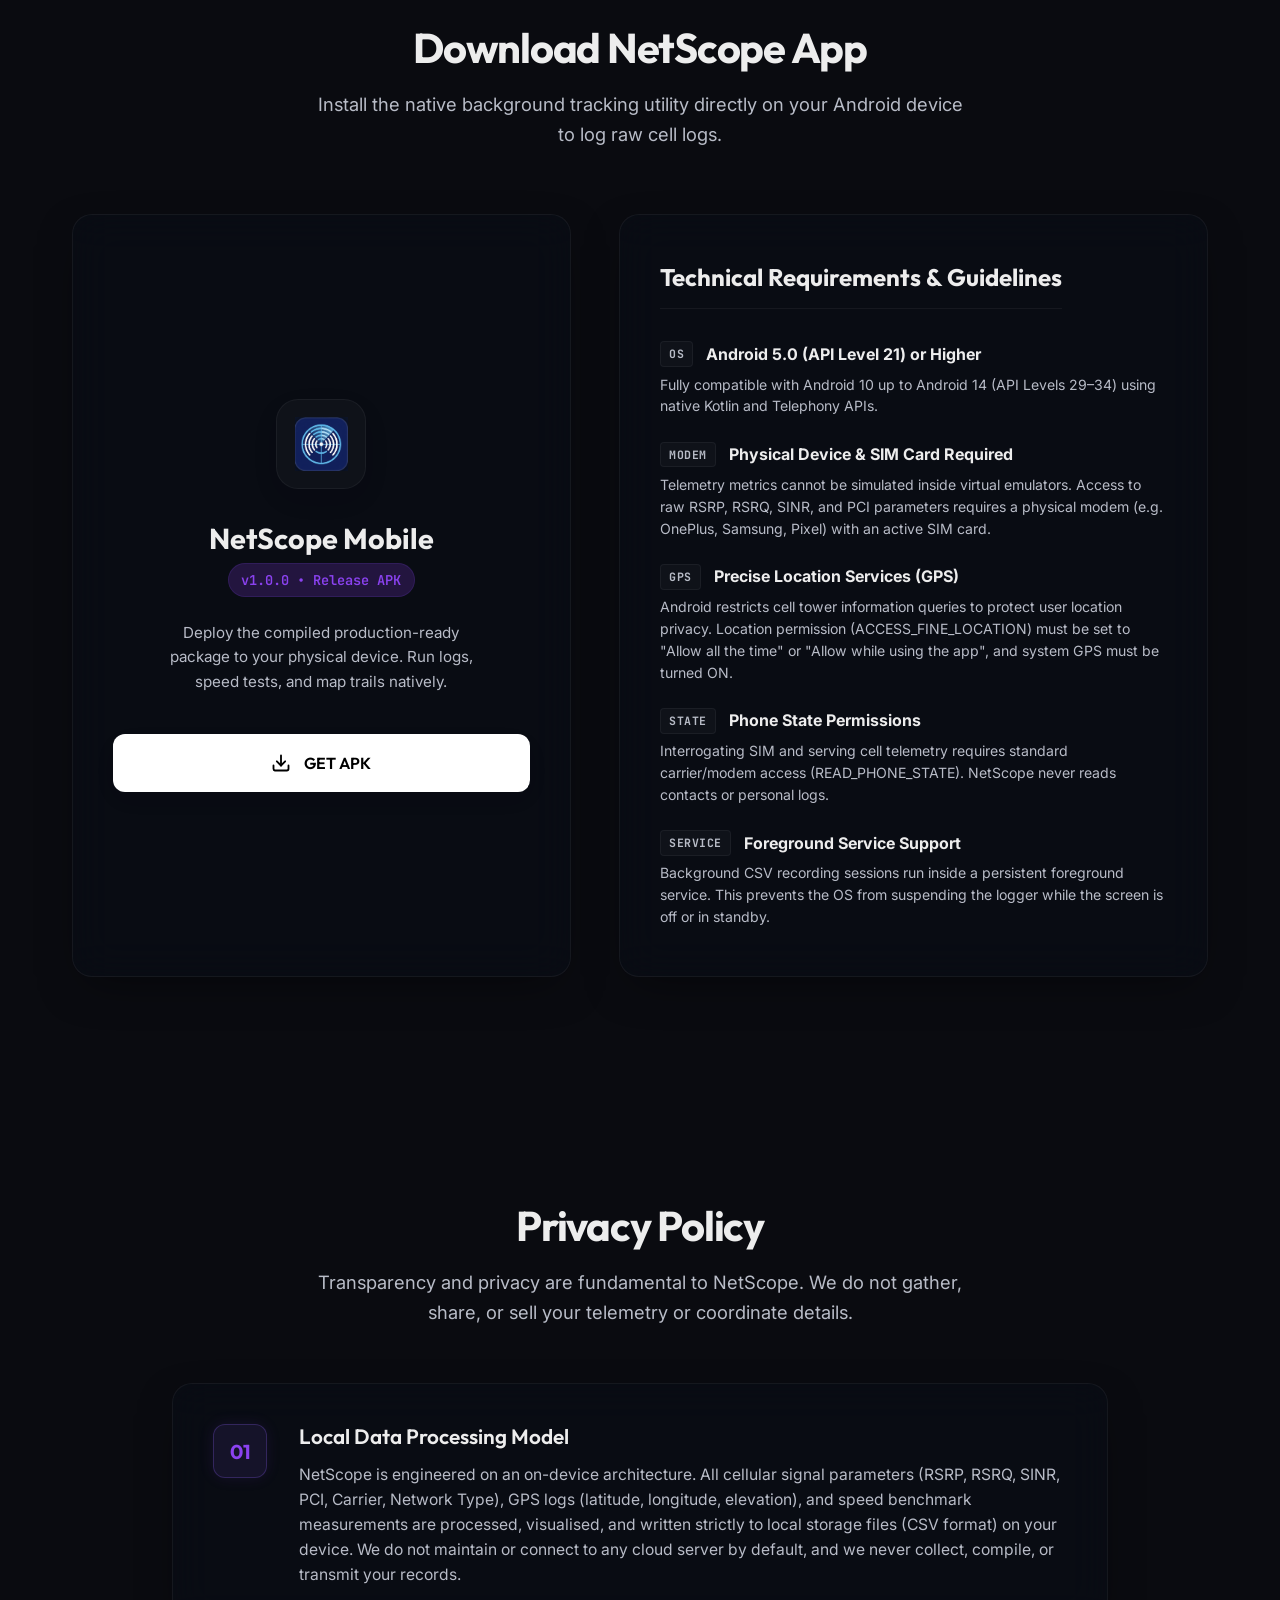
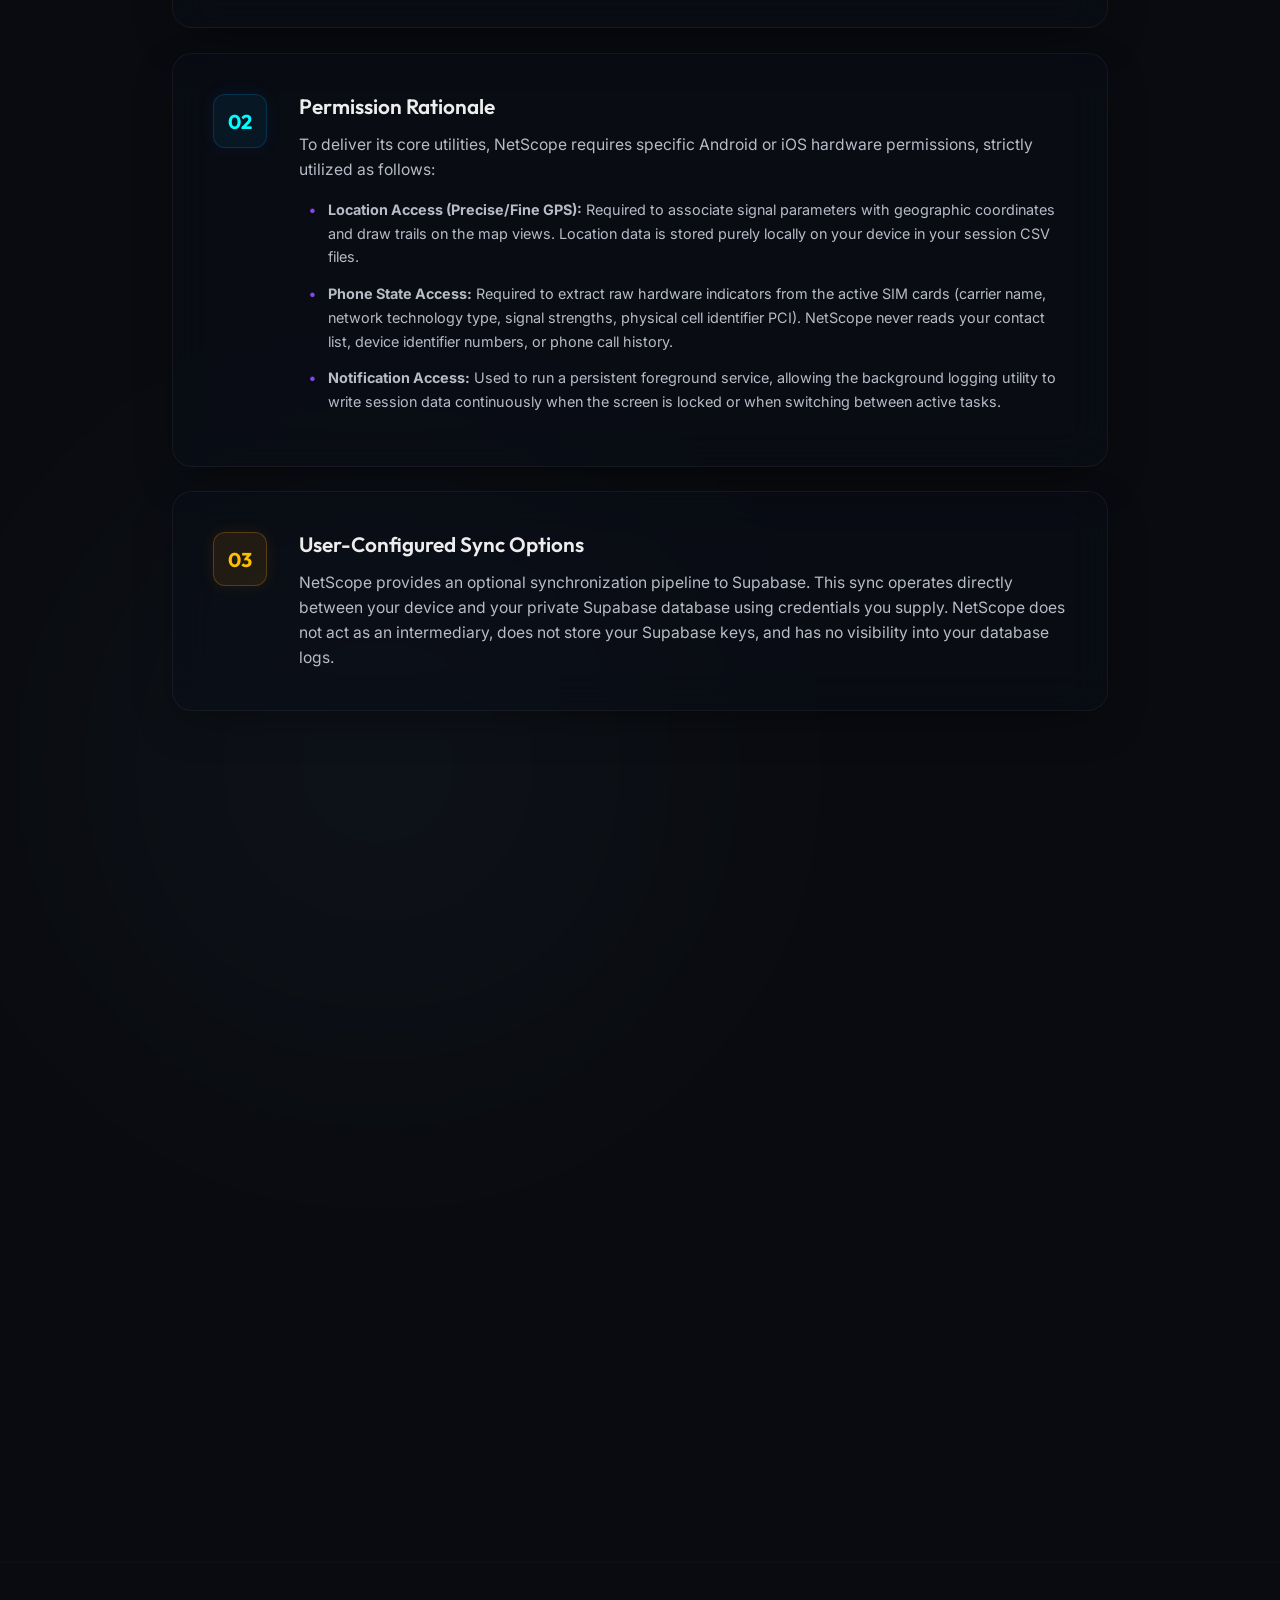
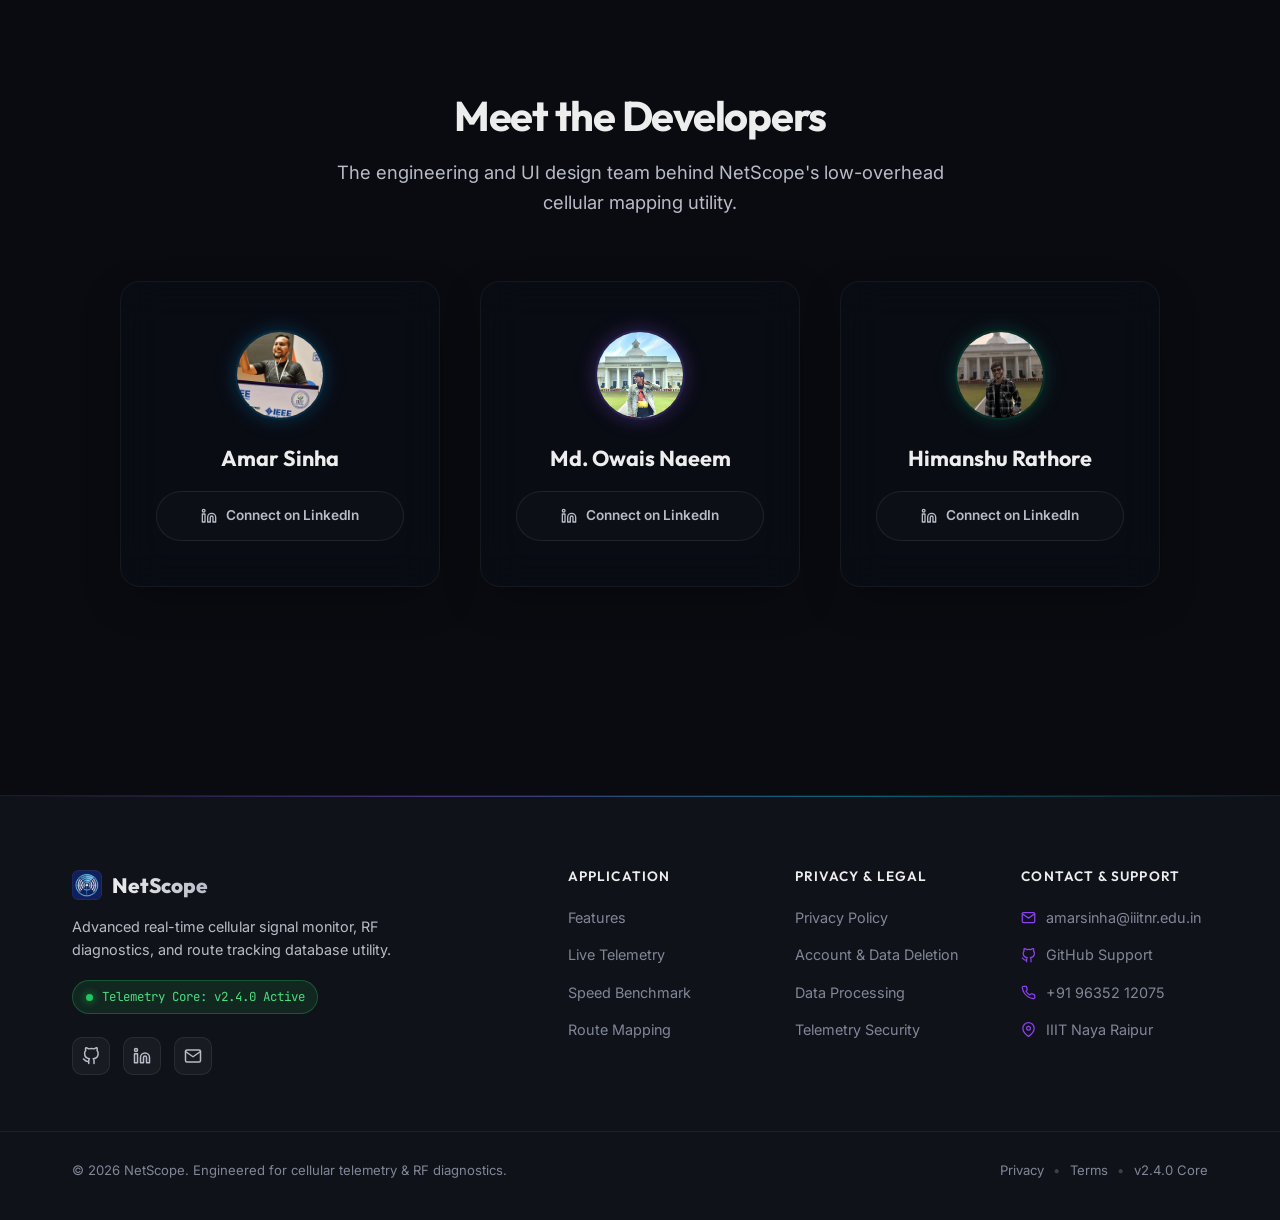
==== commit 1212db0c: "fix(contact): update all support email addresses to amarsinha@iiitnr.edu.in" ====
--- a/index.html
+++ b/index.html
@@ -822,7 +822,7 @@
             <div class="privacy-badge badge-purple">06</div>
             <div class="privacy-content">
               <h3>Account &amp; Telemetry Data Deletion</h3>
-              <p>In accordance with Google Play Data Safety policies, users can permanently delete their authentication account (Email, Google, GitHub) and any synced cloud telemetry records directly in-app (via Settings &gt; Sign Out) or by emailing <a href="mailto:support@netscope.dev?subject=%5BNetScope%5D%20Account%20%26%20Data%20Deletion%20Request" style="color: var(--primary); text-decoration: underline;">support@netscope.dev</a>. See full instructions on our dedicated <a href="delete-account.html" style="color: var(--primary); text-decoration: underline; font-weight: 600;">Account Deletion Page</a>.</p>
+              <p>In accordance with Google Play Data Safety policies, users can permanently delete their authentication account (Email, Google, GitHub) and any synced cloud telemetry records directly in-app (via Settings &gt; Sign Out) or by emailing <a href="mailto:amarsinha@iiitnr.edu.in?subject=%5BNetScope%5D%20Account%20%26%20Data%20Deletion%20Request" style="color: var(--primary); text-decoration: underline;">amarsinha@iiitnr.edu.in</a>. See full instructions on our dedicated <a href="delete-account.html" style="color: var(--primary); text-decoration: underline; font-weight: 600;">Account Deletion Page</a>.</p>
             </div>
           </div>
         </div>
@@ -928,7 +928,7 @@
               <circle cx="4" cy="4" r="2"></circle>
             </svg>
           </a>
-          <a href="mailto:support@netscope.dev" aria-label="Email" class="social-icon-link">
+          <a href="mailto:amarsinha@iiitnr.edu.in" aria-label="Email" class="social-icon-link">
             <svg viewBox="0 0 24 24" fill="none" stroke="currentColor" stroke-width="2" stroke-linecap="round" stroke-linejoin="round">
               <path d="M4 4h16c1.1 0 2 .9 2 2v12c0 1.1-.9 2-2 2H4c-1.1 0-2-.9-2-2V6c0-1.1.9-2 2-2z"></path>
               <polyline points="22,6 12,13 2,6"></polyline>
@@ -953,9 +953,9 @@
         </div>
         <div class="link-col contact-col">
           <h4>Contact & Support</h4>
-          <a href="mailto:support@netscope.dev" class="footer-contact-item">
+          <a href="mailto:amarsinha@iiitnr.edu.in" class="footer-contact-item">
             <svg viewBox="0 0 24 24" fill="none" stroke="currentColor" stroke-width="2" stroke-linecap="round" stroke-linejoin="round"><path d="M4 4h16c1.1 0 2 .9 2 2v12c0 1.1-.9 2-2 2H4c-1.1 0-2-.9-2-2V6c0-1.1.9-2 2-2z"></path><polyline points="22,6 12,13 2,6"></polyline></svg>
-            <span>support@netscope.dev</span>
+            <span>amarsinha@iiitnr.edu.in</span>
           </a>
           <a href="https://github.com/GeekLuffy/NetScope" target="_blank" rel="noopener noreferrer" class="footer-contact-item">
             <svg viewBox="0 0 24 24" fill="none" stroke="currentColor" stroke-width="2" stroke-linecap="round" stroke-linejoin="round"><path d="M9 19c-5 1.5-5-2.5-7-3m14 6v-3.87a3.37 3.37 0 0 0-.94-2.61c3.14-.35 6.44-1.54 6.44-7A5.44 5.44 0 0 0 20 4.77 5.07 5.07 0 0 0 19.91 1S18.73.65 16 2.48a13.38 13.38 0 0 0-7 0C6.27.65 5.09 1 5.09 1A5.07 5.07 0 0 0 5 4.77a5.44 5.44 0 0 0-1.5 3.78c0 5.42 3.3 6.61 6.44 7A3.37 3.37 0 0 0 9 18.13V22"></path></svg>
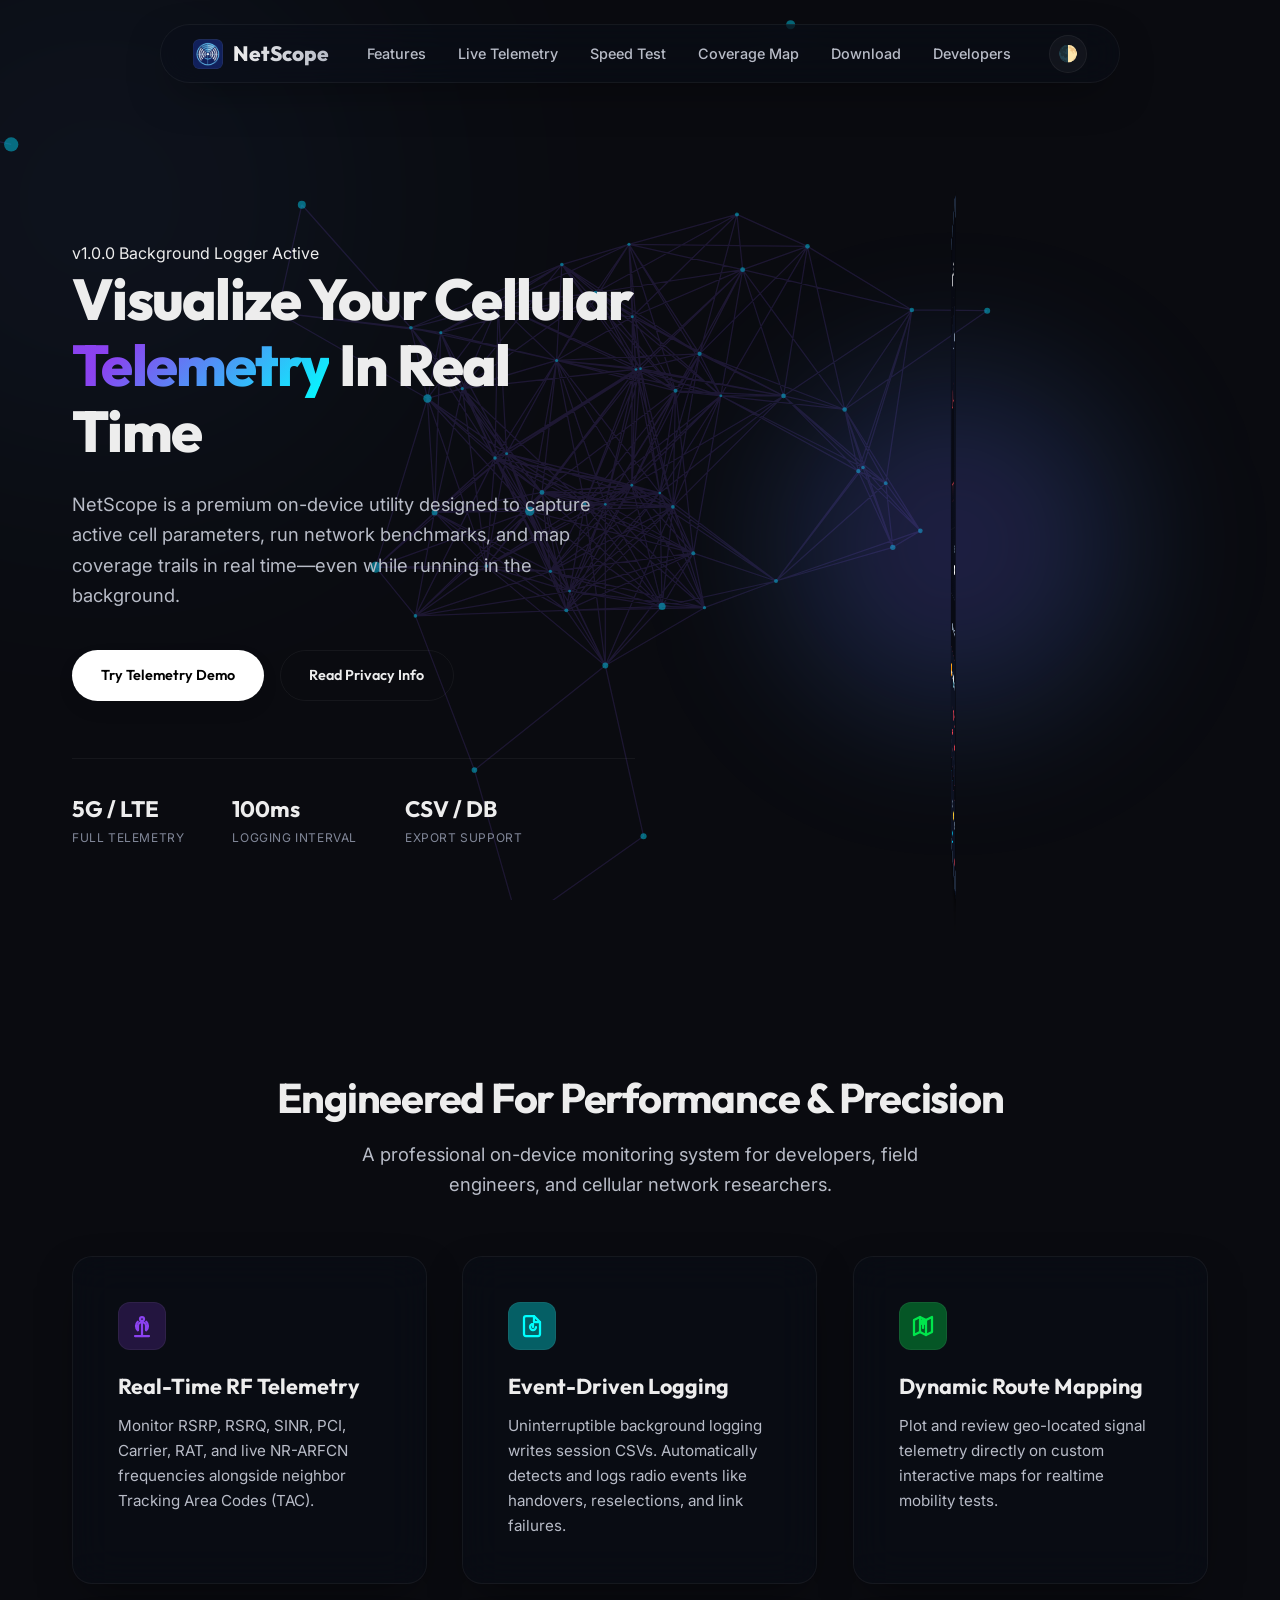
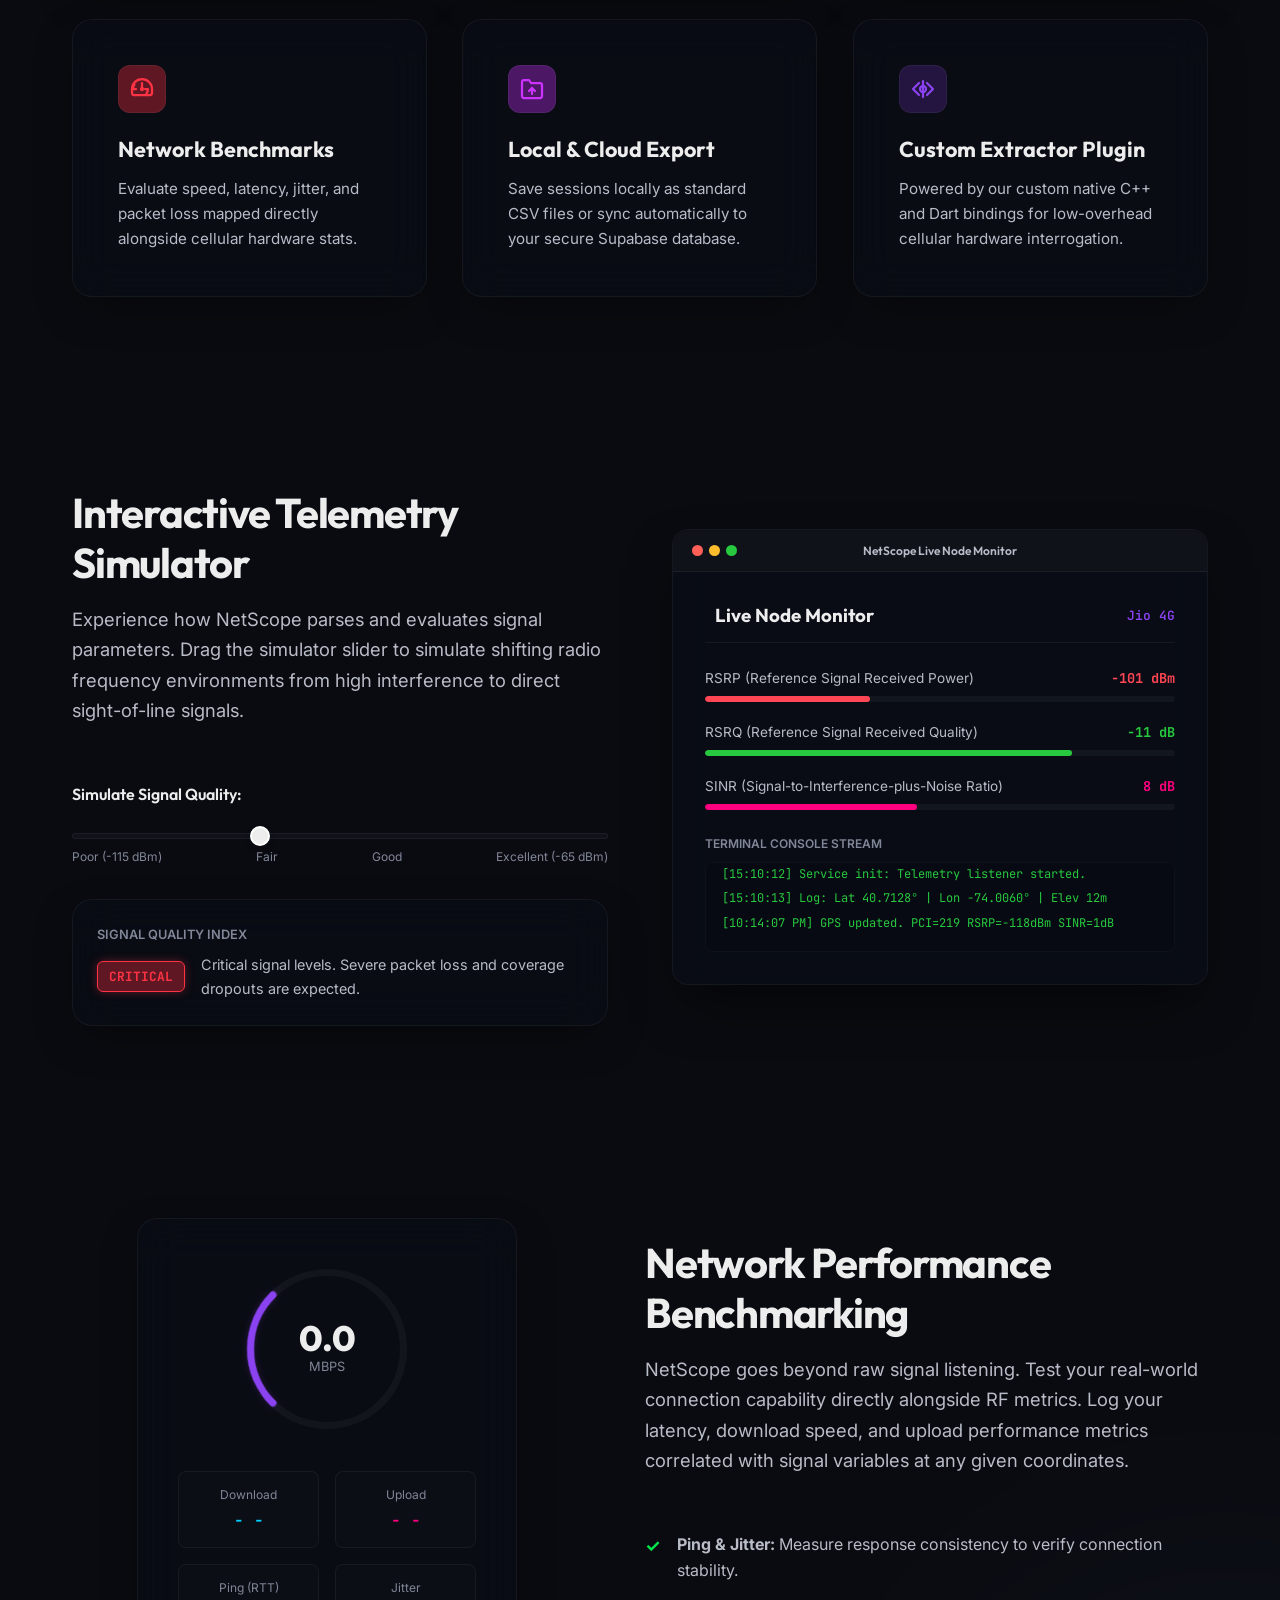
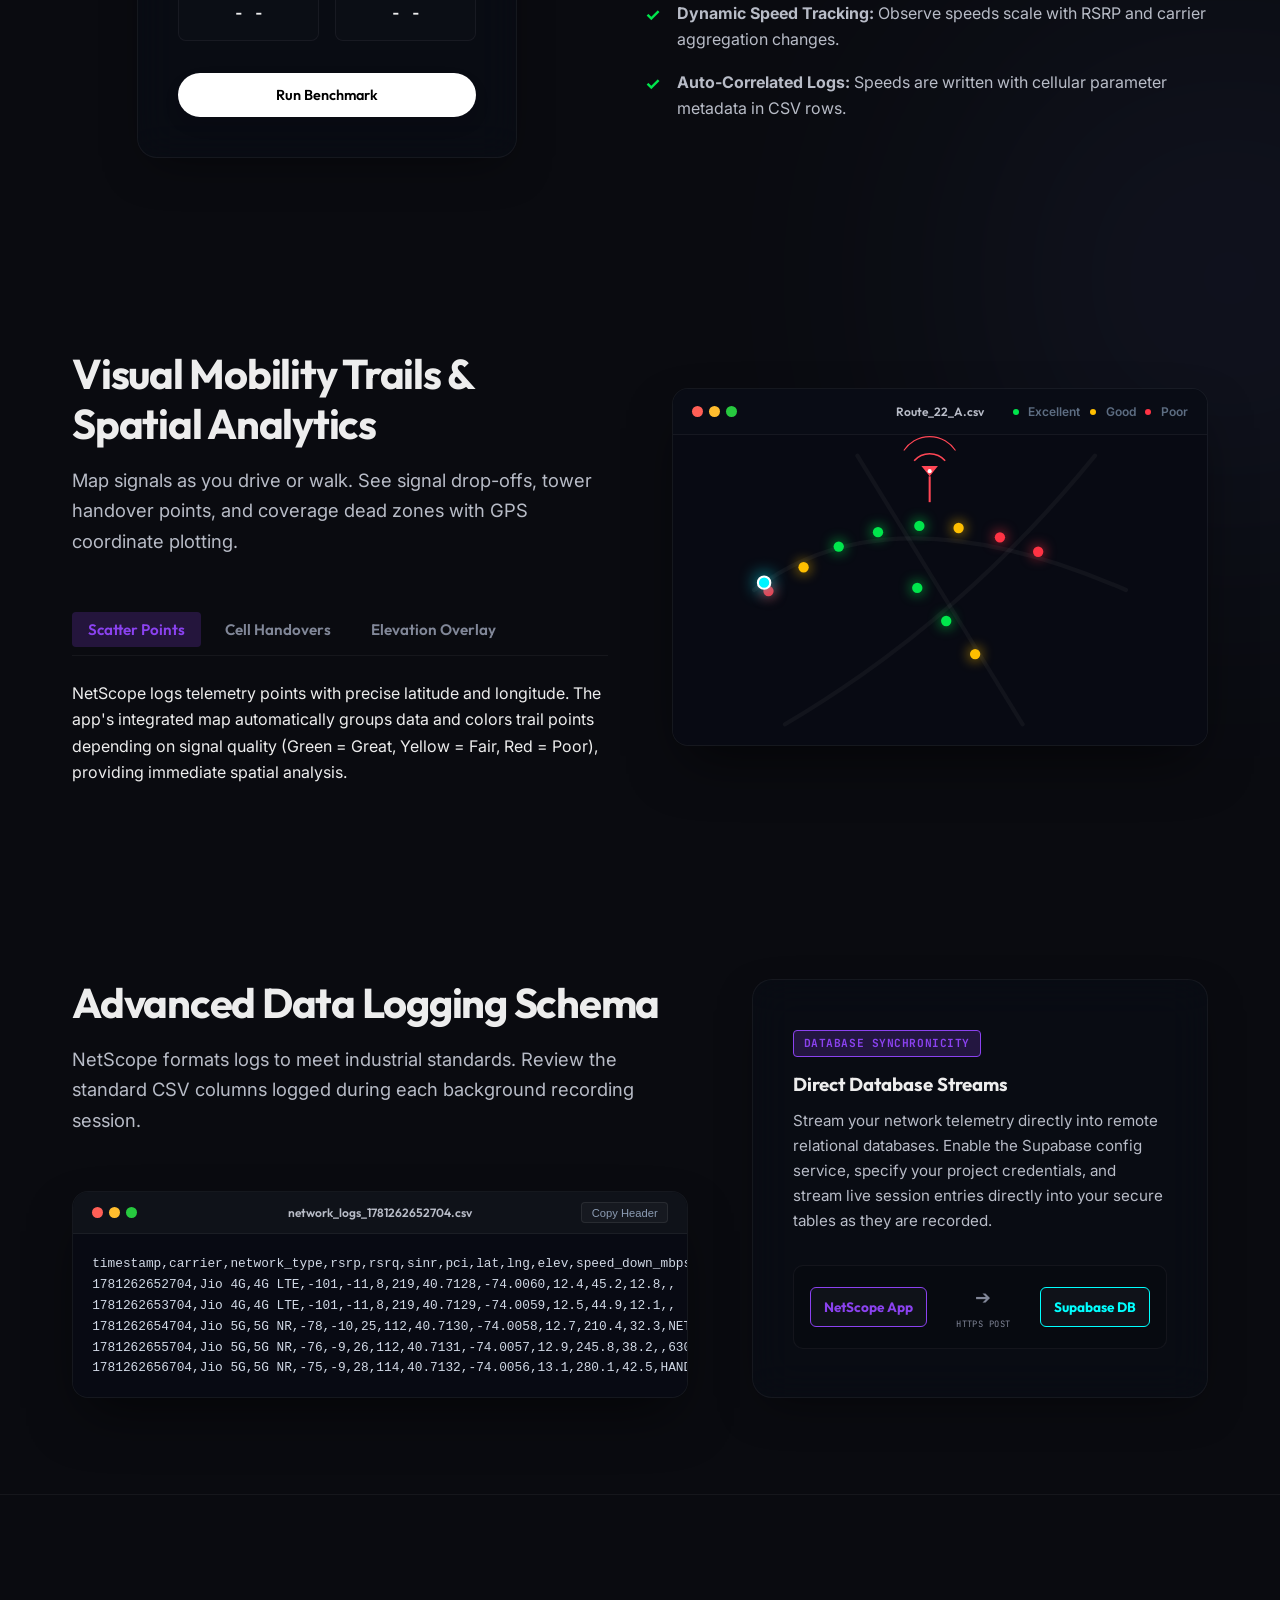
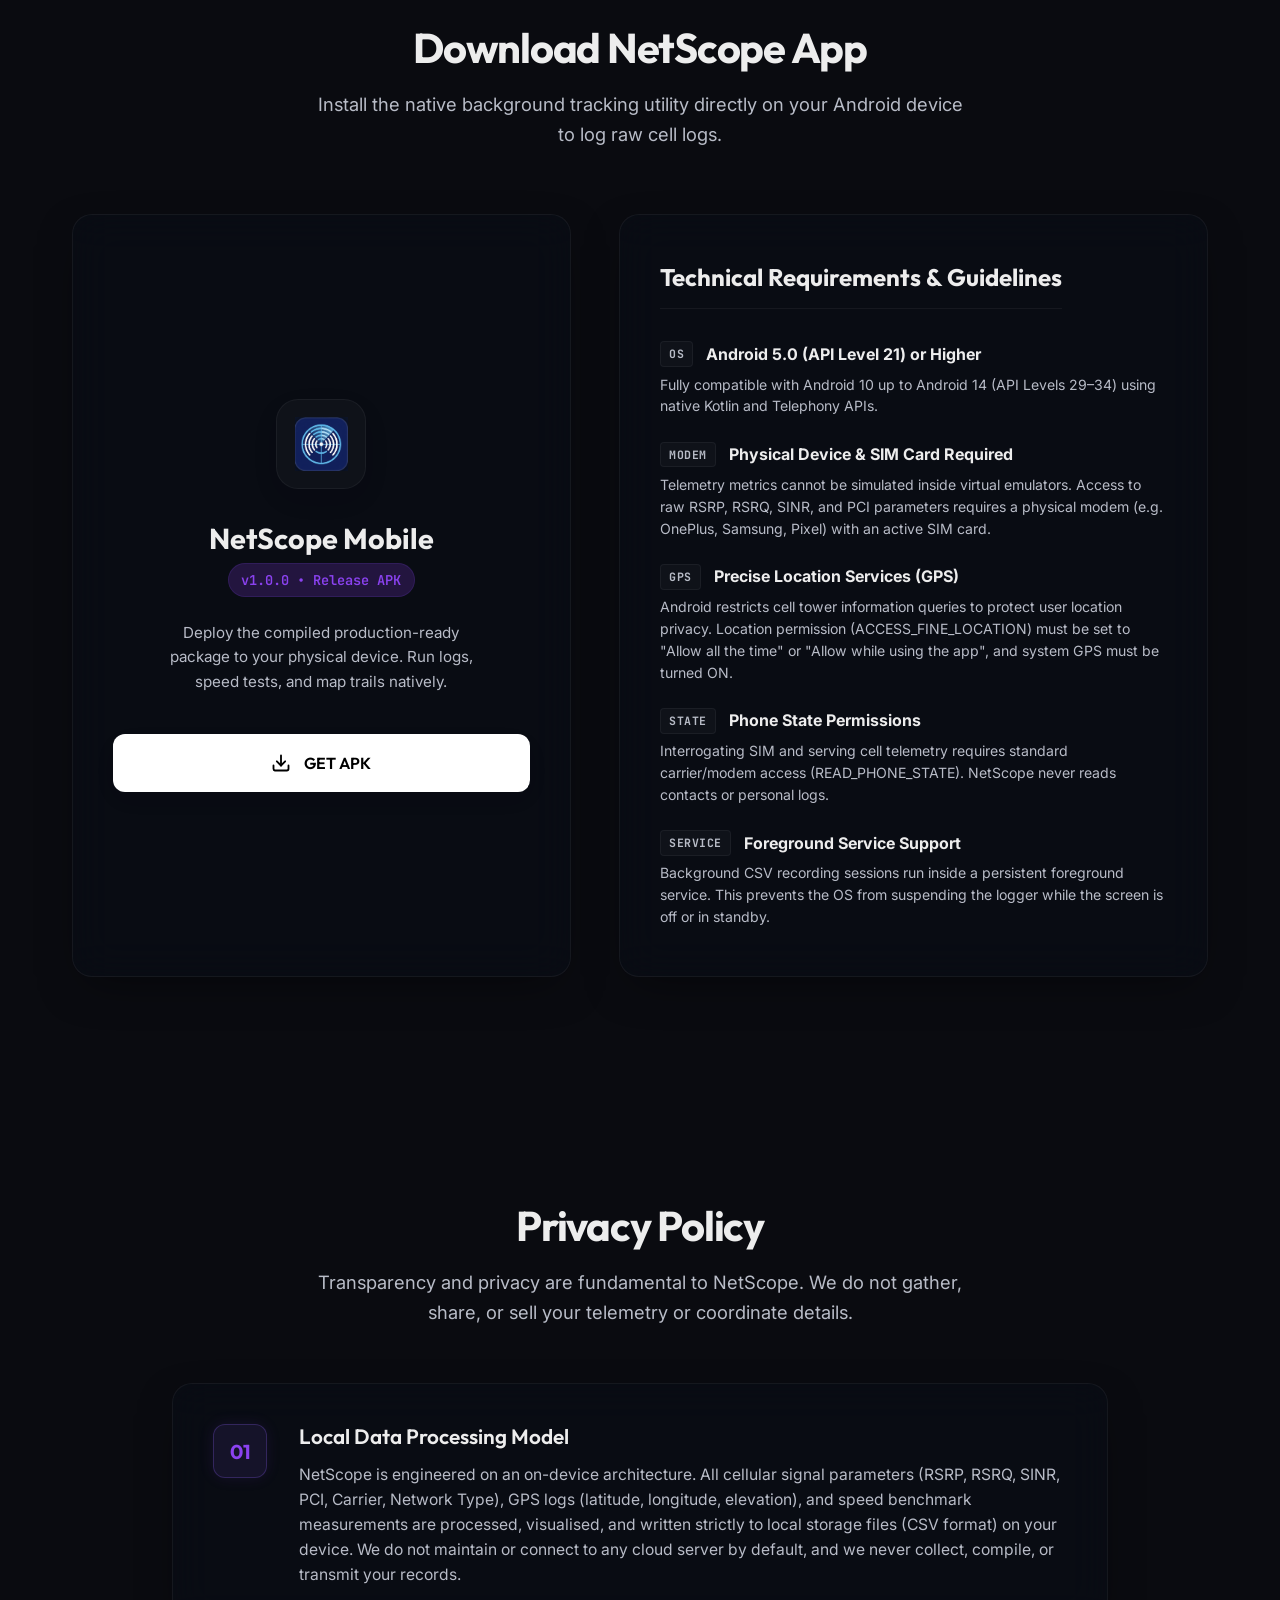
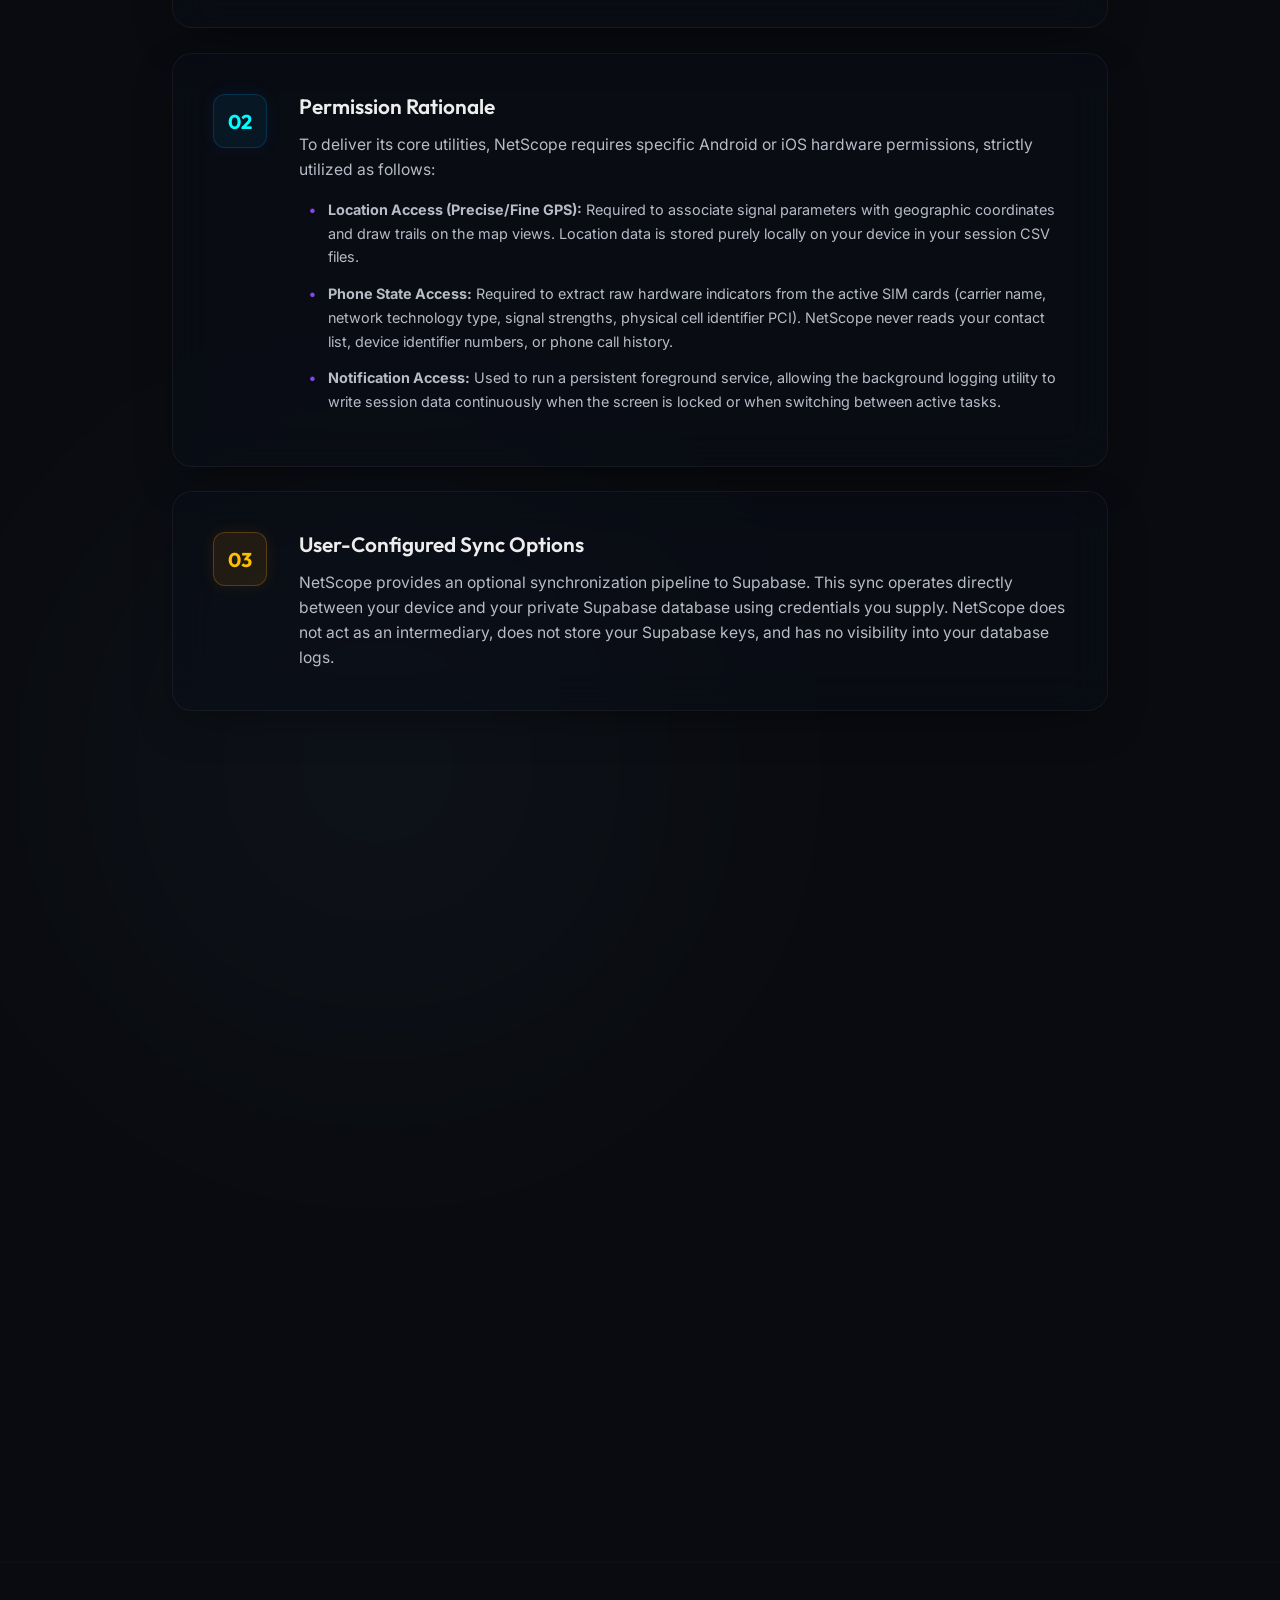
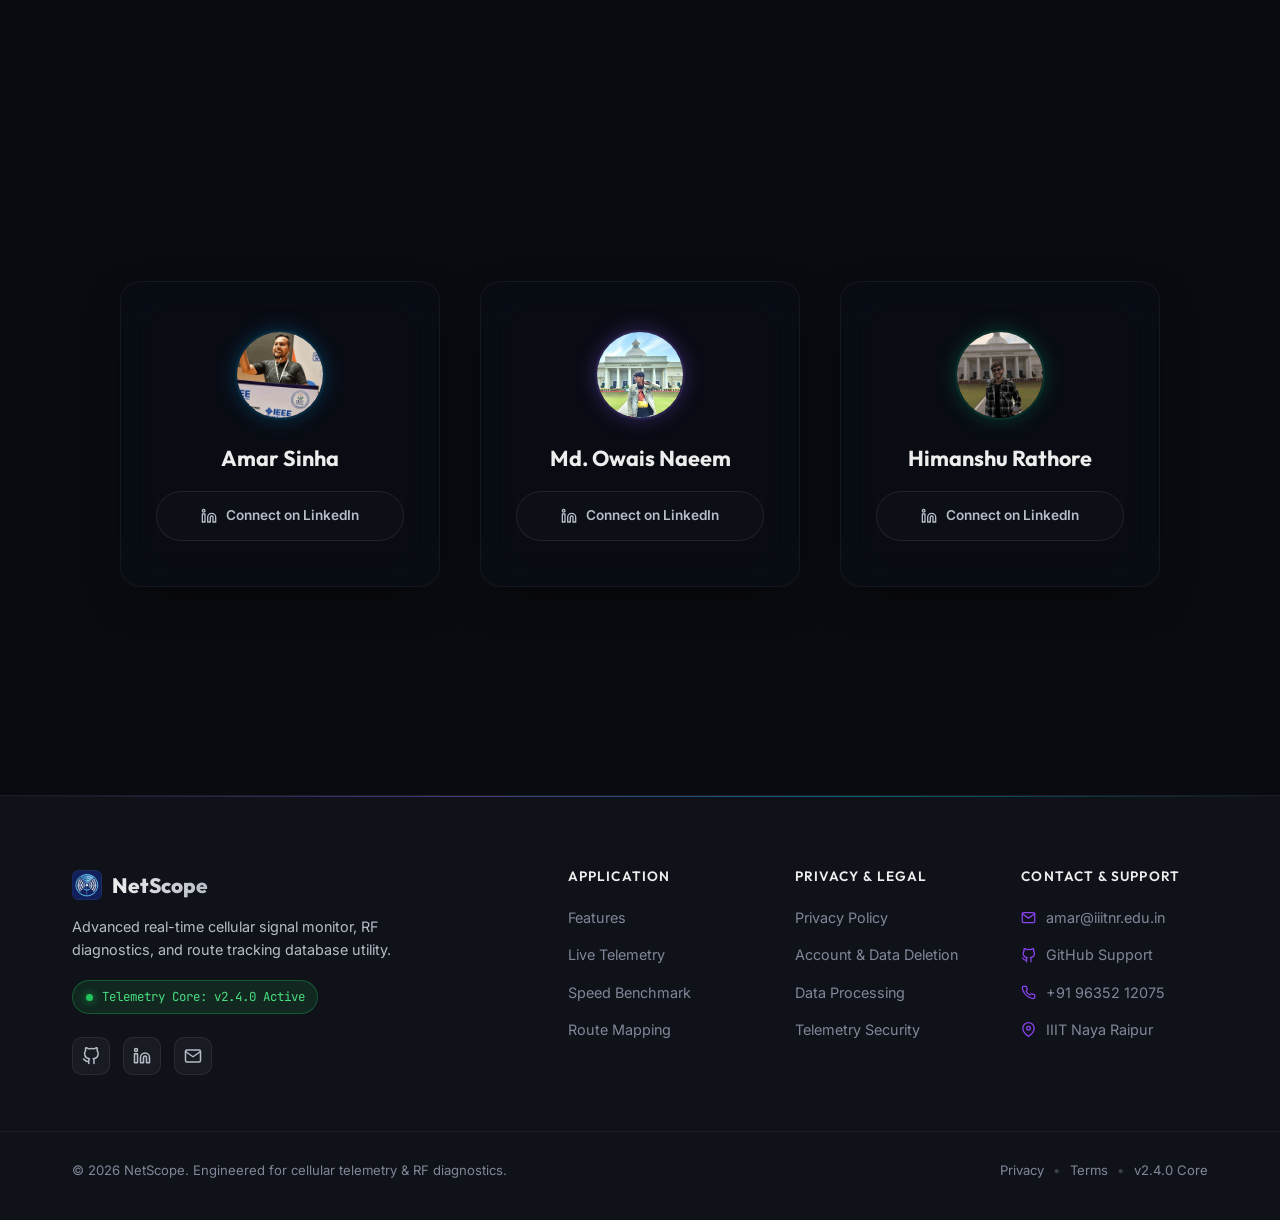
==== commit 4d5faec4: "fix(contact): change support email to amar@iiitnr.edu.in" ====
--- a/index.html
+++ b/index.html
@@ -822,7 +822,7 @@
             <div class="privacy-badge badge-purple">06</div>
             <div class="privacy-content">
               <h3>Account &amp; Telemetry Data Deletion</h3>
-              <p>In accordance with Google Play Data Safety policies, users can permanently delete their authentication account (Email, Google, GitHub) and any synced cloud telemetry records directly in-app (via Settings &gt; Sign Out) or by emailing <a href="mailto:amarsinha@iiitnr.edu.in?subject=%5BNetScope%5D%20Account%20%26%20Data%20Deletion%20Request" style="color: var(--primary); text-decoration: underline;">amarsinha@iiitnr.edu.in</a>. See full instructions on our dedicated <a href="delete-account.html" style="color: var(--primary); text-decoration: underline; font-weight: 600;">Account Deletion Page</a>.</p>
+              <p>In accordance with Google Play Data Safety policies, users can permanently delete their authentication account (Email, Google, GitHub) and any synced cloud telemetry records directly in-app (via Settings &gt; Sign Out) or by emailing <a href="mailto:amar@iiitnr.edu.in?subject=%5BNetScope%5D%20Account%20%26%20Data%20Deletion%20Request" style="color: var(--primary); text-decoration: underline;">amar@iiitnr.edu.in</a>. See full instructions on our dedicated <a href="delete-account.html" style="color: var(--primary); text-decoration: underline; font-weight: 600;">Account Deletion Page</a>.</p>
             </div>
           </div>
         </div>
@@ -928,7 +928,7 @@
               <circle cx="4" cy="4" r="2"></circle>
             </svg>
           </a>
-          <a href="mailto:amarsinha@iiitnr.edu.in" aria-label="Email" class="social-icon-link">
+          <a href="mailto:amar@iiitnr.edu.in" aria-label="Email" class="social-icon-link">
             <svg viewBox="0 0 24 24" fill="none" stroke="currentColor" stroke-width="2" stroke-linecap="round" stroke-linejoin="round">
               <path d="M4 4h16c1.1 0 2 .9 2 2v12c0 1.1-.9 2-2 2H4c-1.1 0-2-.9-2-2V6c0-1.1.9-2 2-2z"></path>
               <polyline points="22,6 12,13 2,6"></polyline>
@@ -953,9 +953,9 @@
         </div>
         <div class="link-col contact-col">
           <h4>Contact & Support</h4>
-          <a href="mailto:amarsinha@iiitnr.edu.in" class="footer-contact-item">
+          <a href="mailto:amar@iiitnr.edu.in" class="footer-contact-item">
             <svg viewBox="0 0 24 24" fill="none" stroke="currentColor" stroke-width="2" stroke-linecap="round" stroke-linejoin="round"><path d="M4 4h16c1.1 0 2 .9 2 2v12c0 1.1-.9 2-2 2H4c-1.1 0-2-.9-2-2V6c0-1.1.9-2 2-2z"></path><polyline points="22,6 12,13 2,6"></polyline></svg>
-            <span>amarsinha@iiitnr.edu.in</span>
+            <span>amar@iiitnr.edu.in</span>
           </a>
           <a href="https://github.com/GeekLuffy/NetScope" target="_blank" rel="noopener noreferrer" class="footer-contact-item">
             <svg viewBox="0 0 24 24" fill="none" stroke="currentColor" stroke-width="2" stroke-linecap="round" stroke-linejoin="round"><path d="M9 19c-5 1.5-5-2.5-7-3m14 6v-3.87a3.37 3.37 0 0 0-.94-2.61c3.14-.35 6.44-1.54 6.44-7A5.44 5.44 0 0 0 20 4.77 5.07 5.07 0 0 0 19.91 1S18.73.65 16 2.48a13.38 13.38 0 0 0-7 0C6.27.65 5.09 1 5.09 1A5.07 5.07 0 0 0 5 4.77a5.44 5.44 0 0 0-1.5 3.78c0 5.42 3.3 6.61 6.44 7A3.37 3.37 0 0 0 9 18.13V22"></path></svg>
